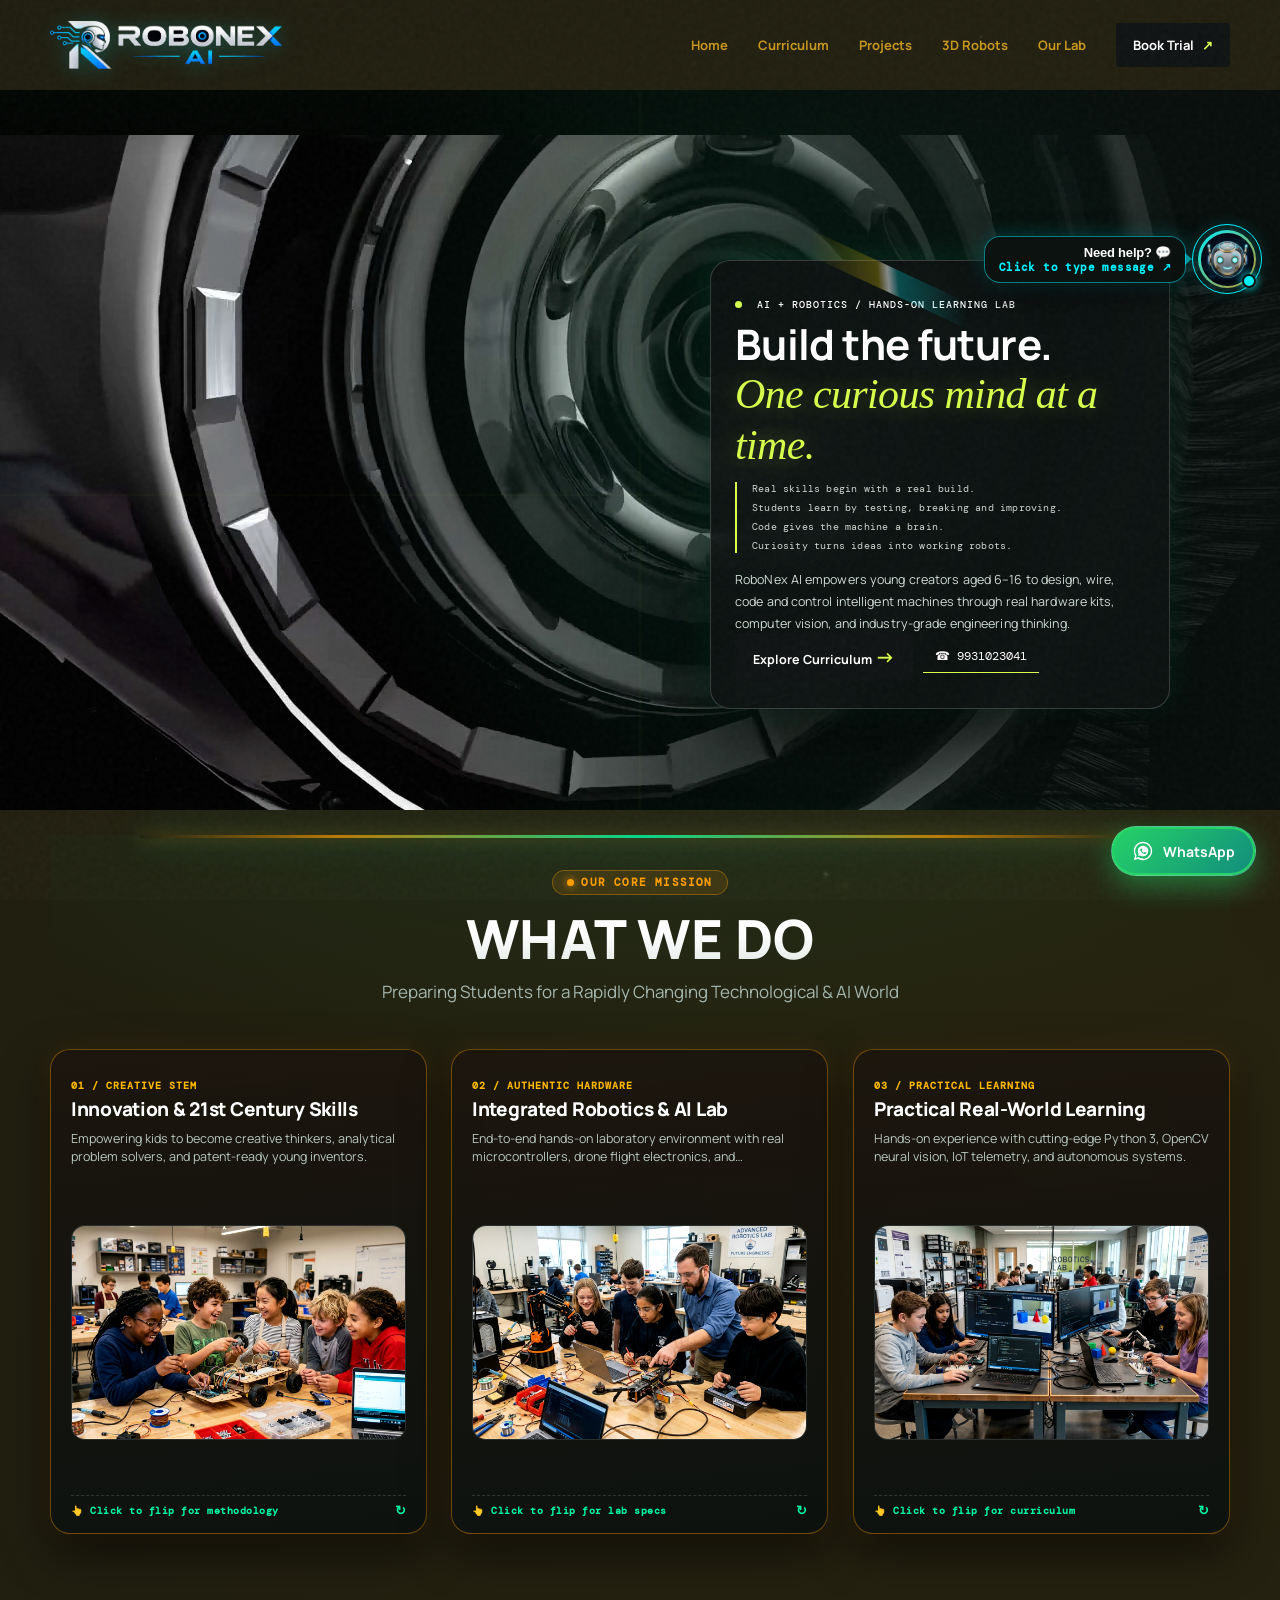
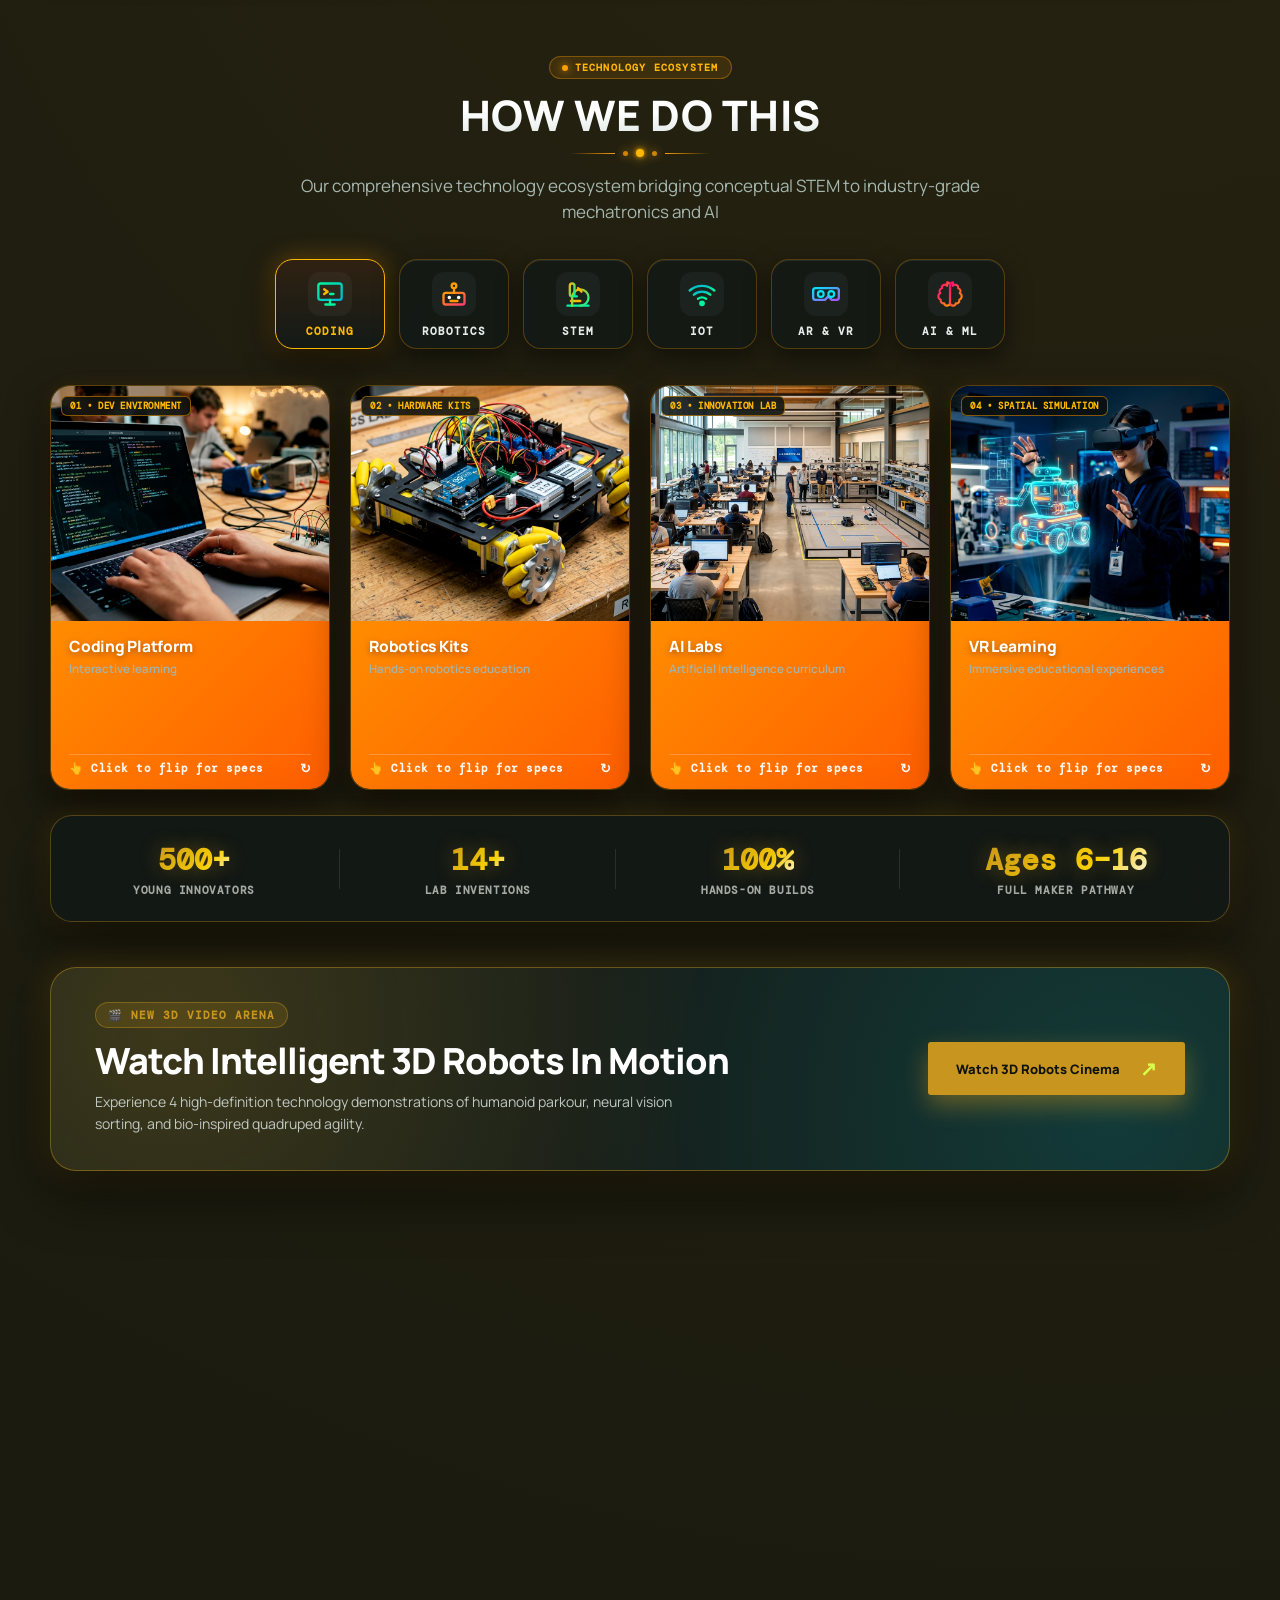
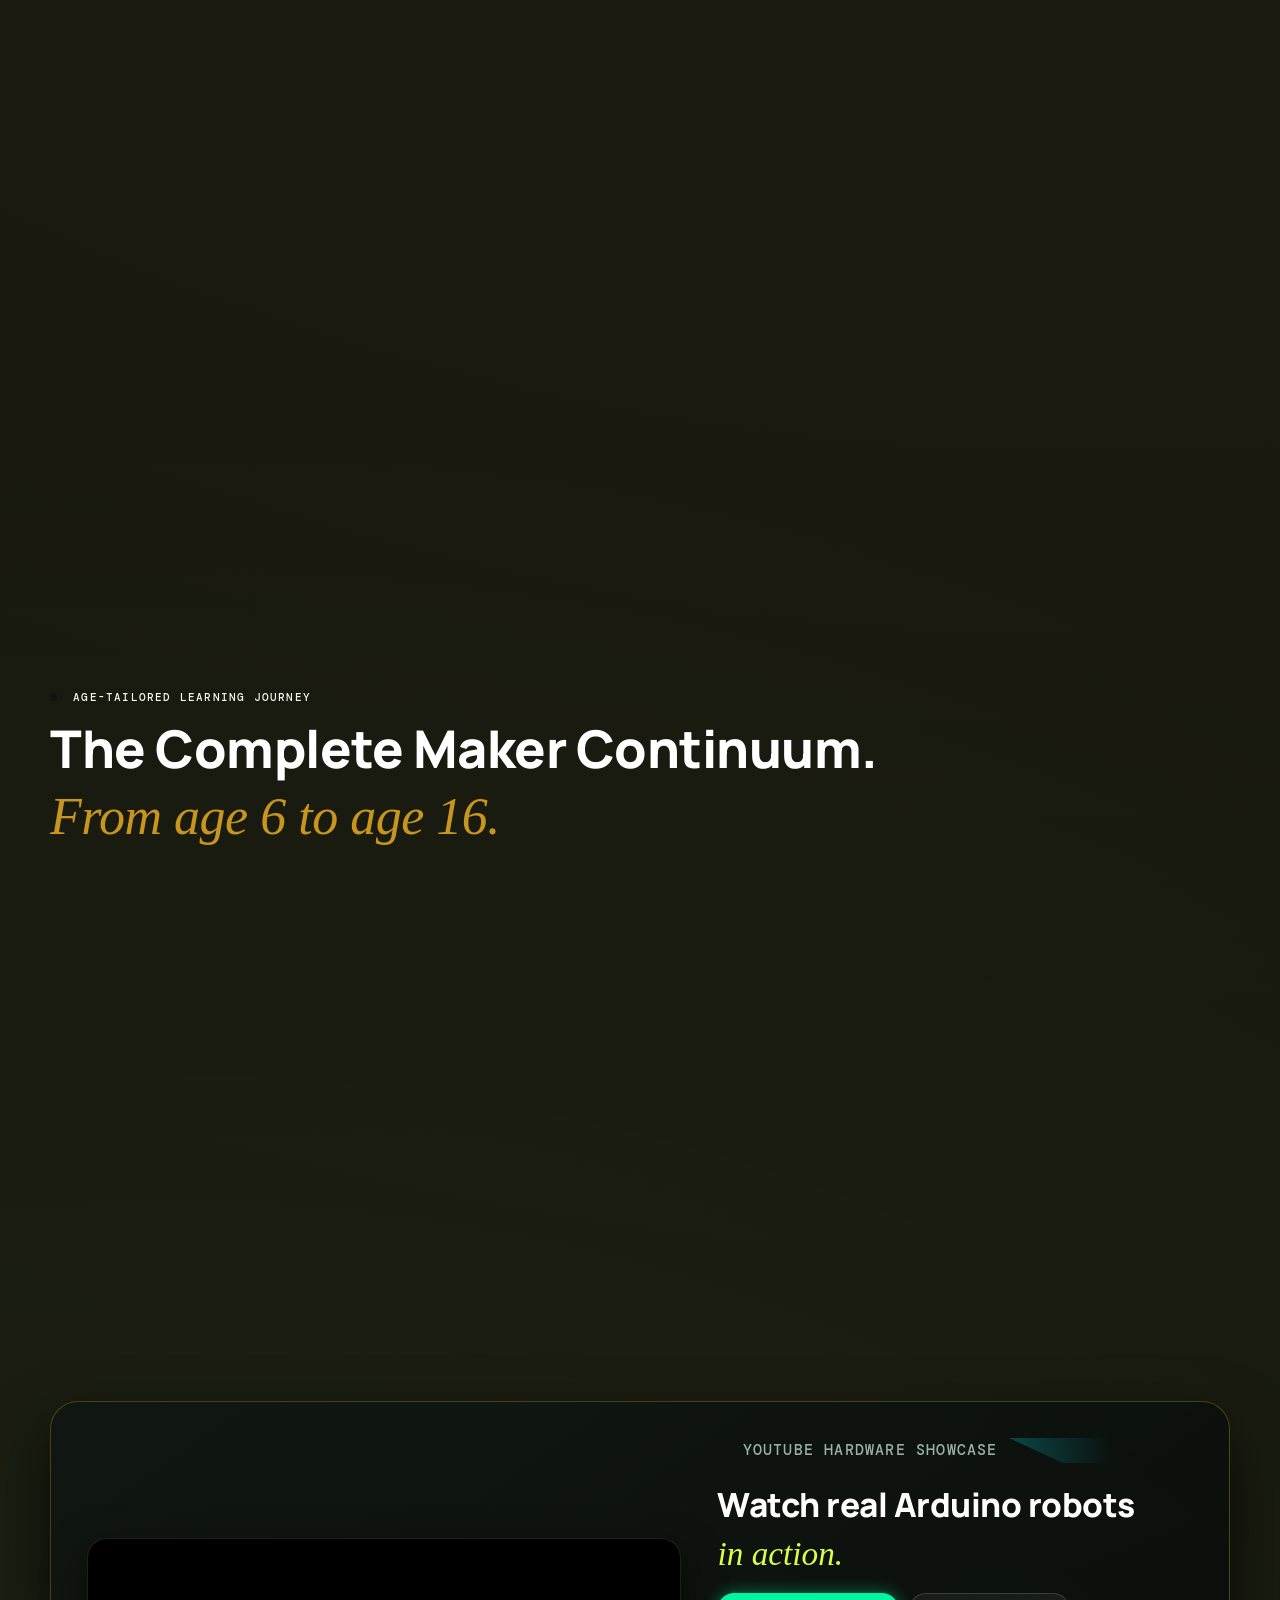
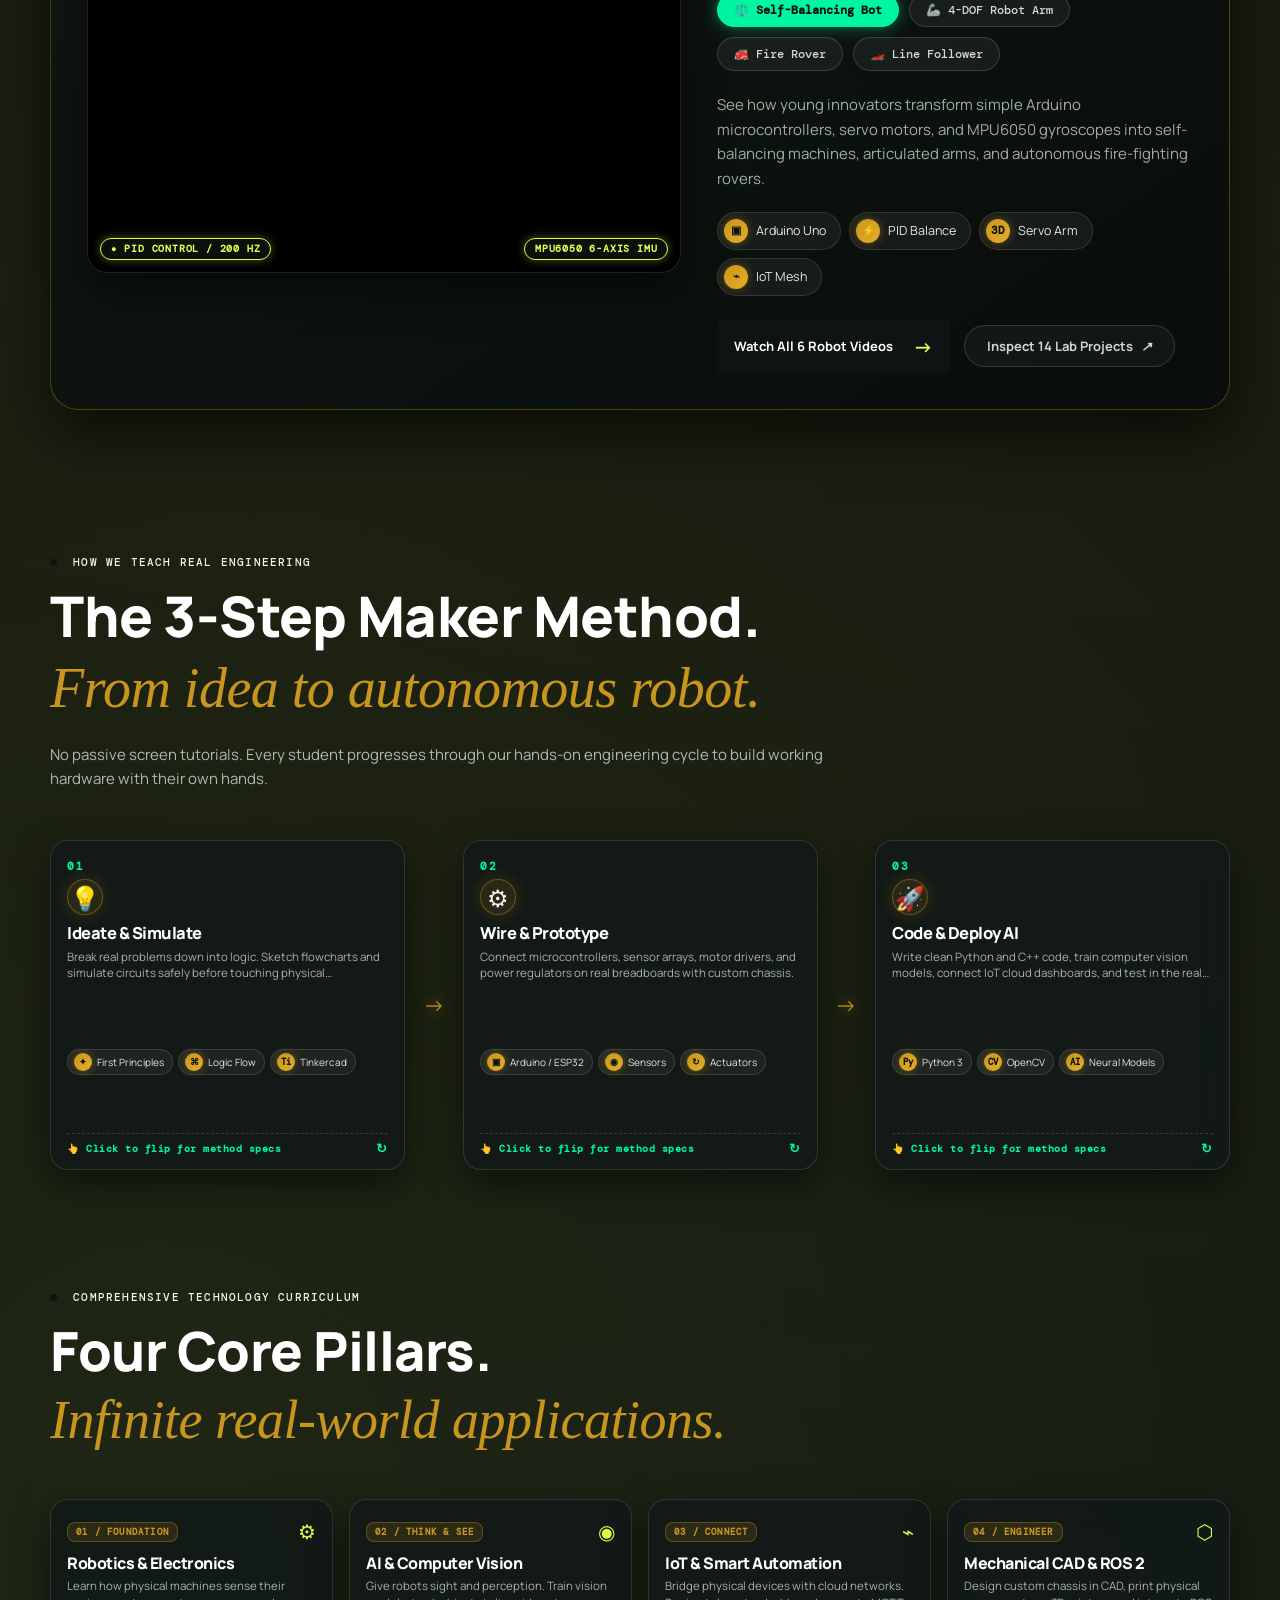
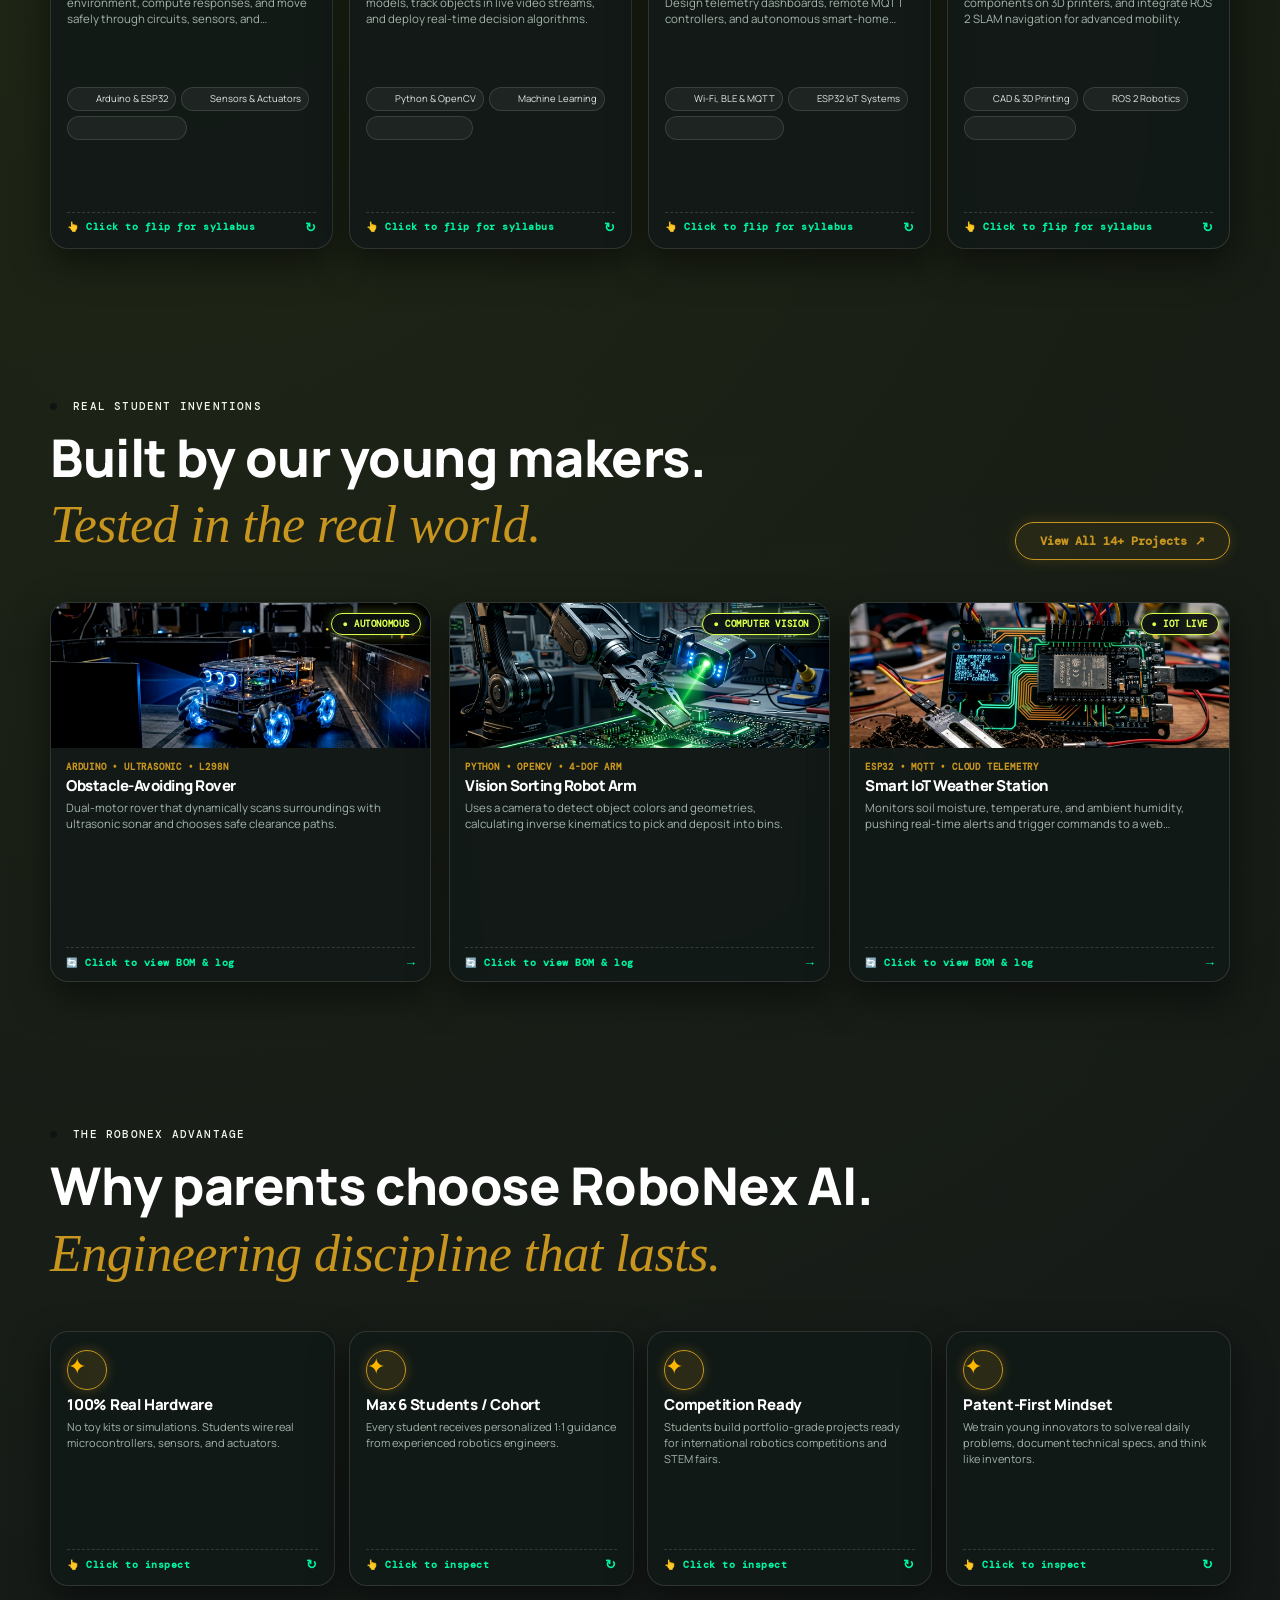
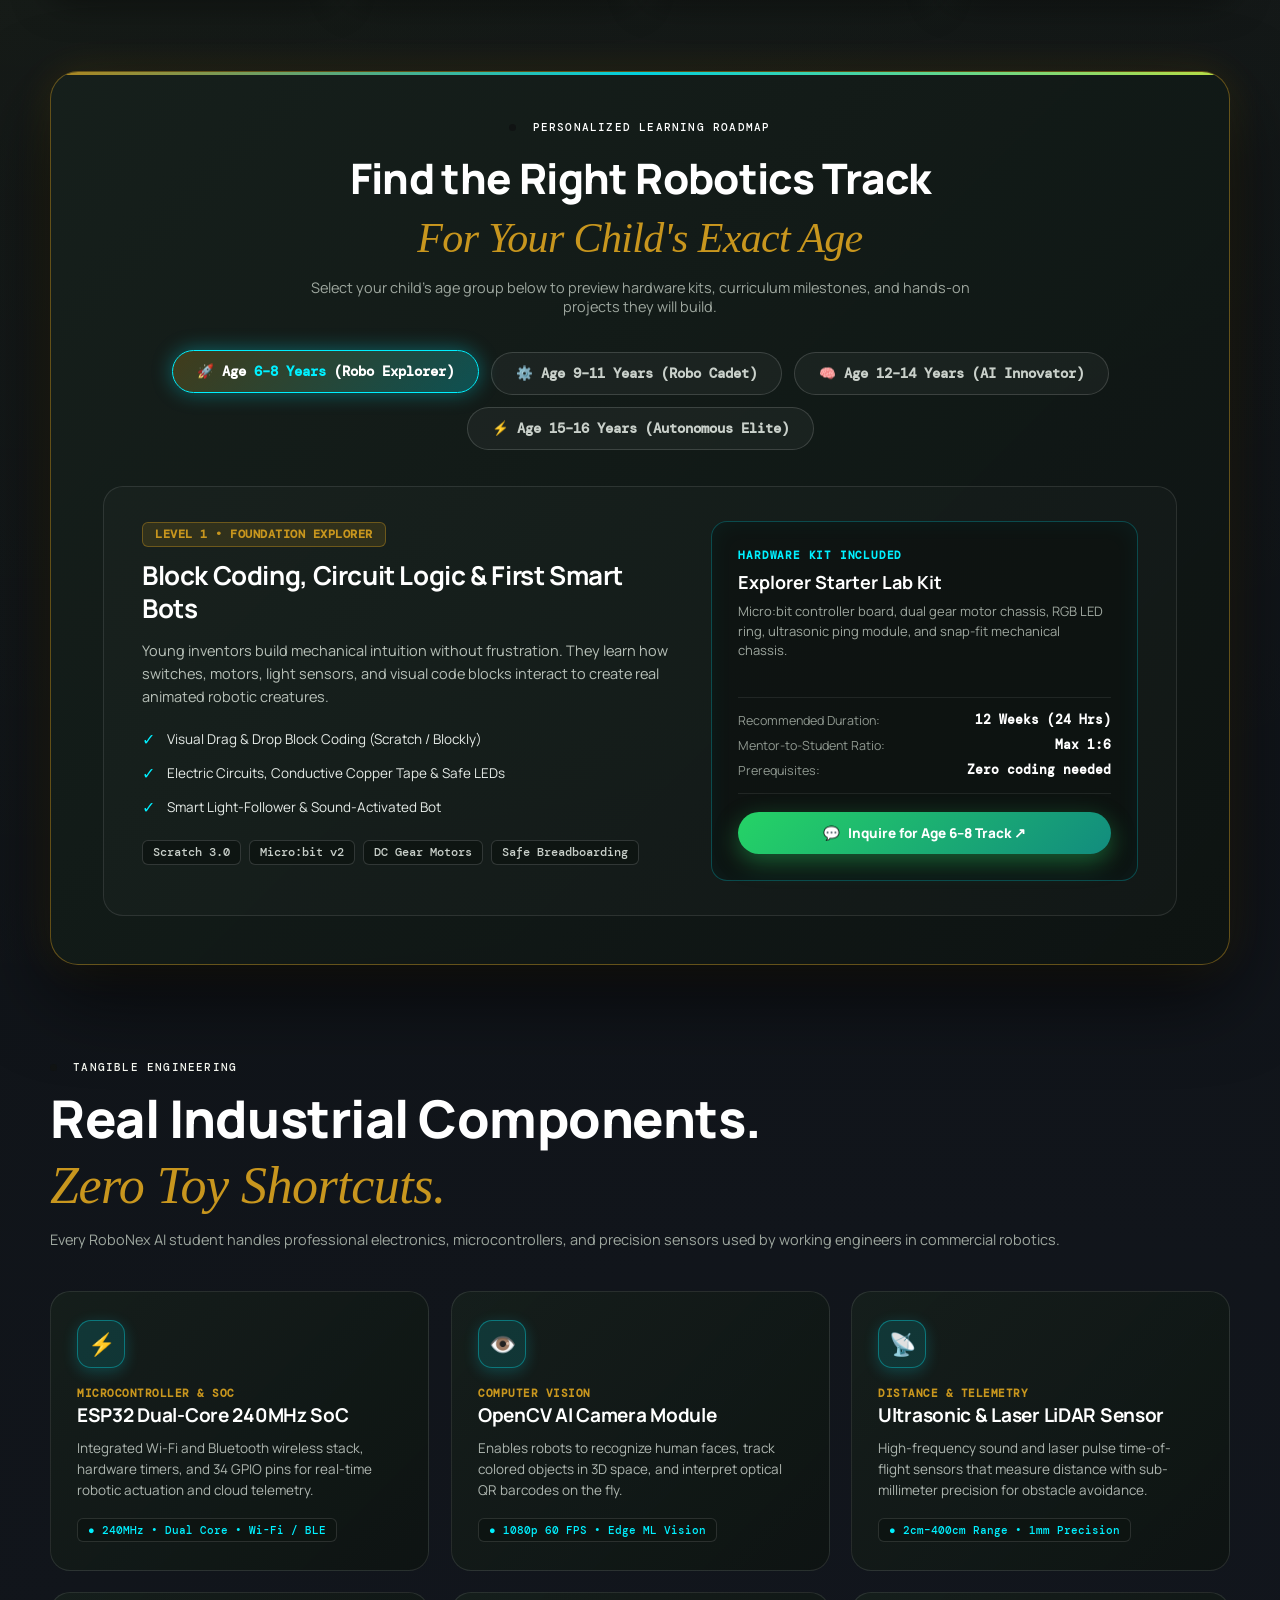
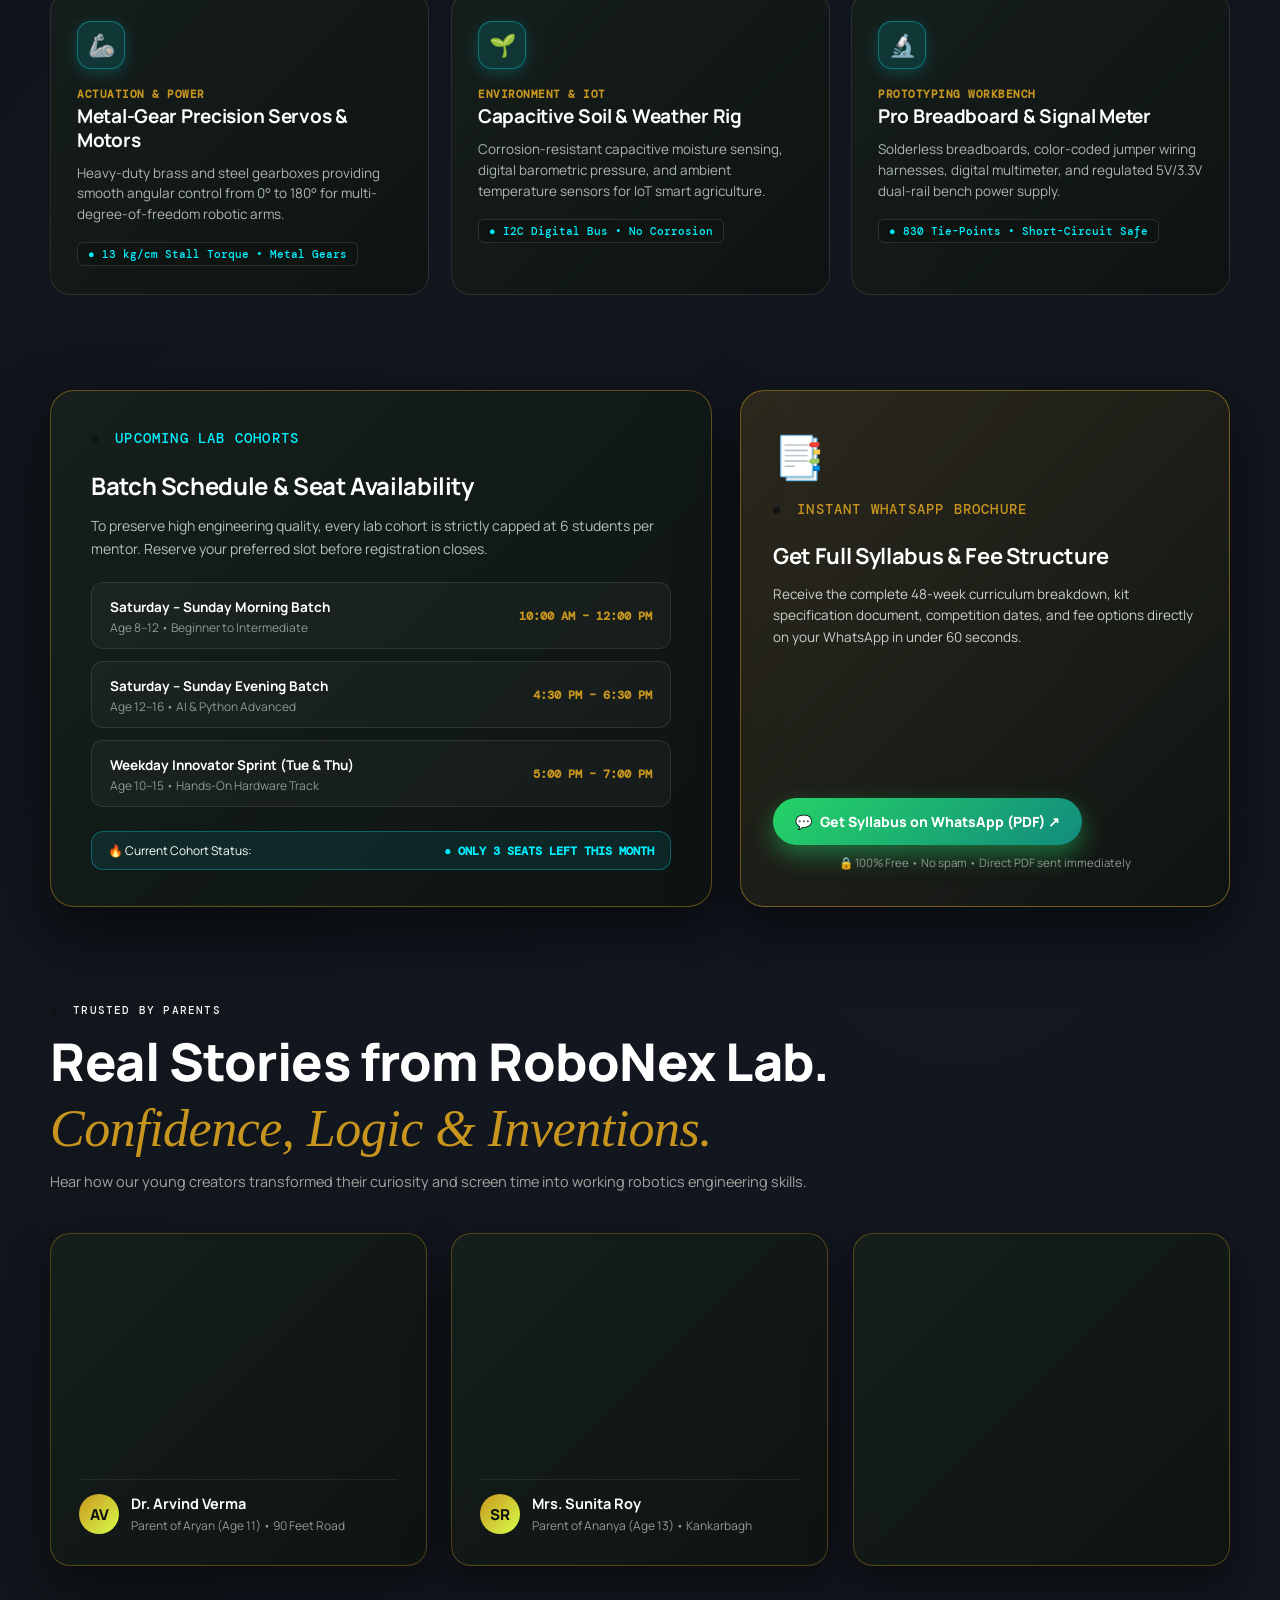
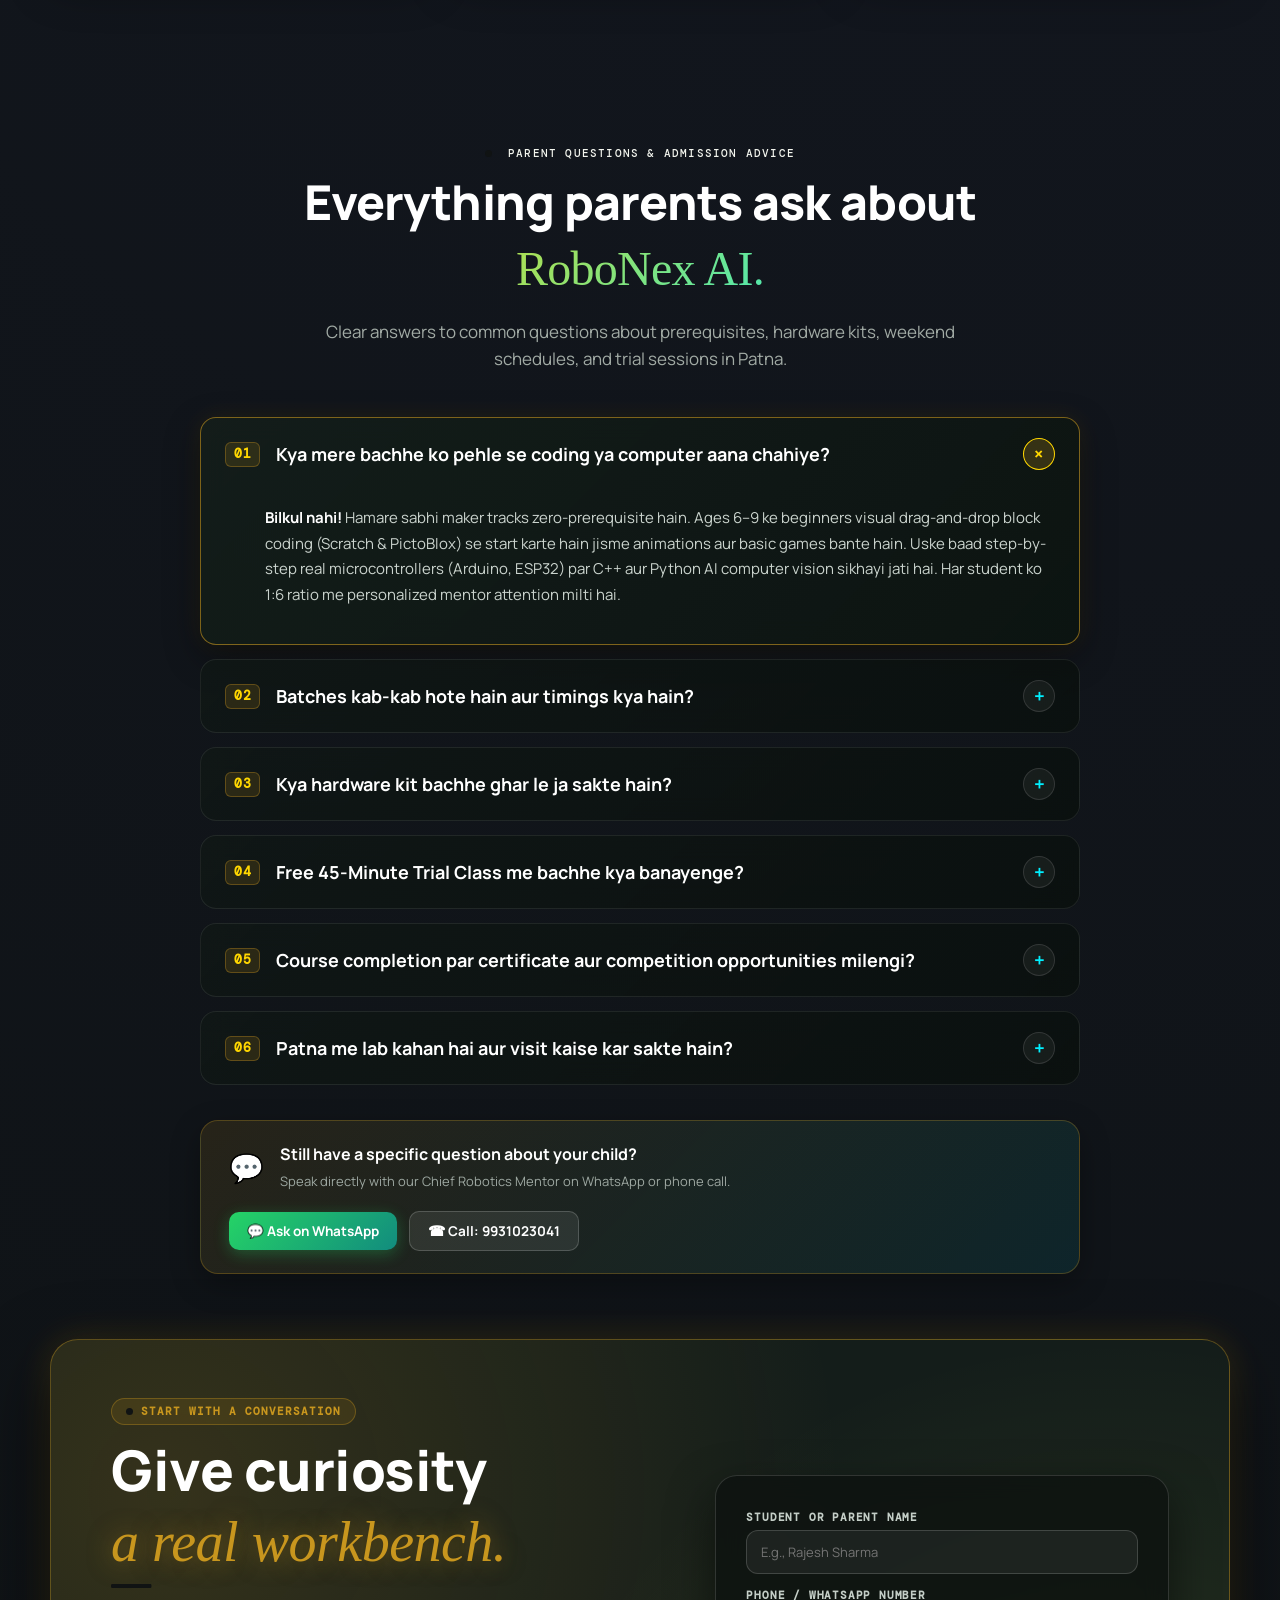
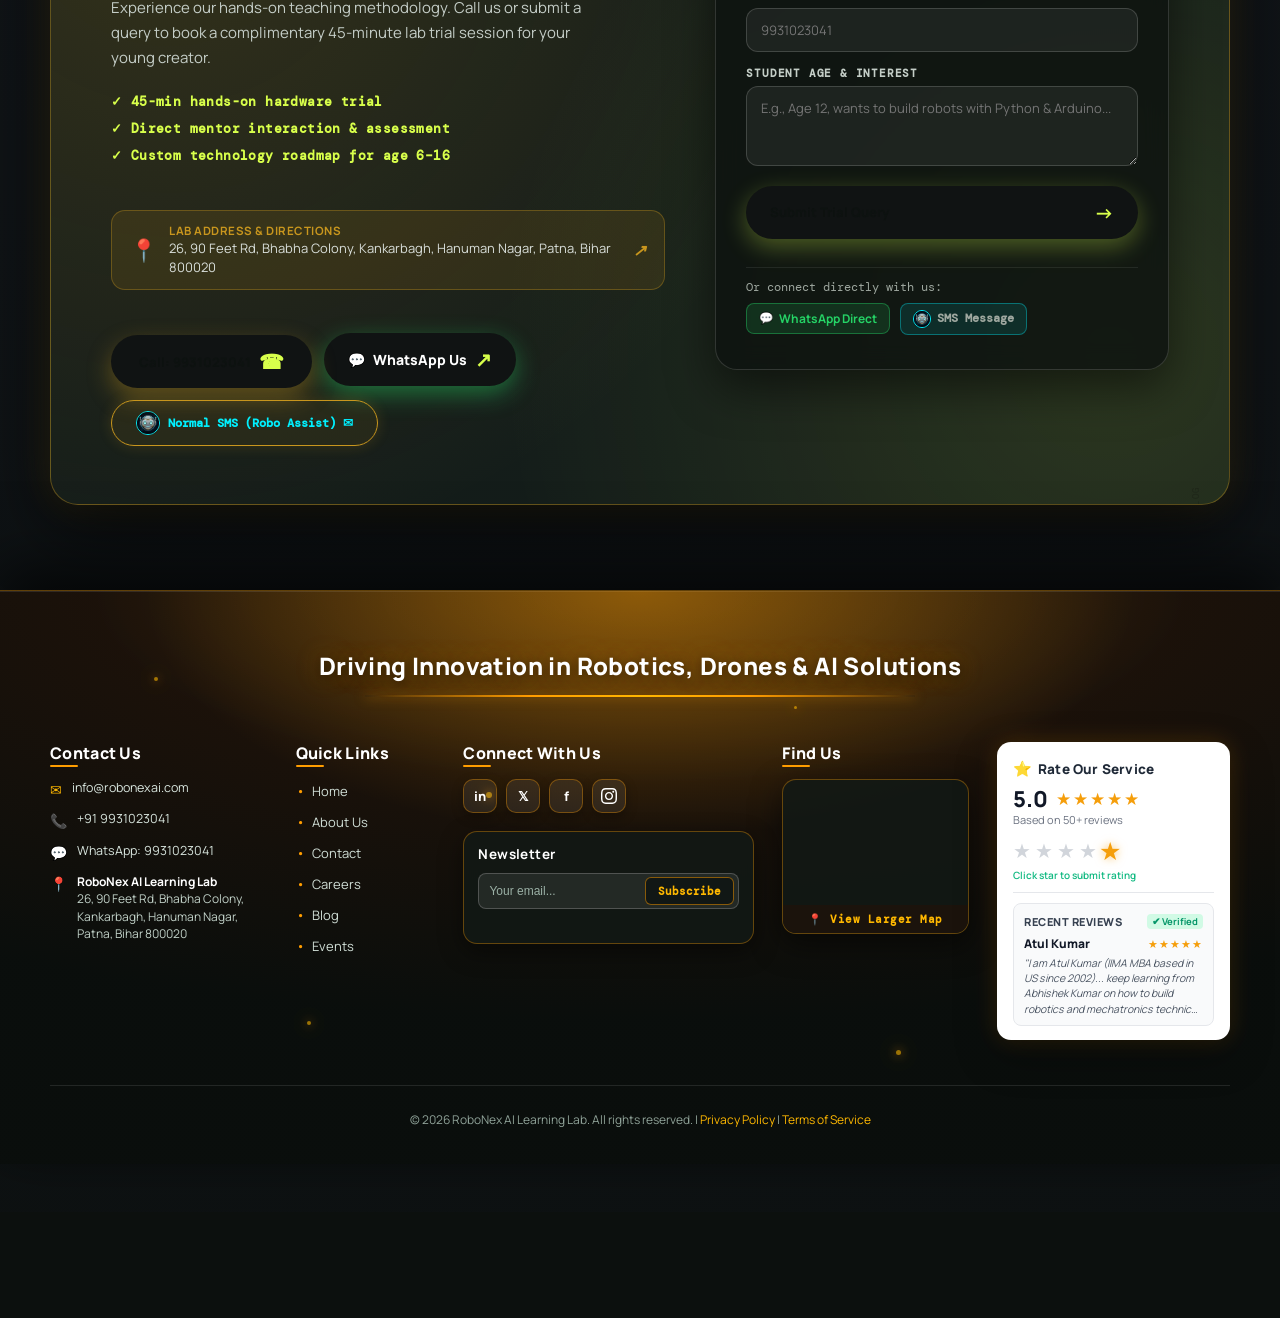
==== index.html @ 7fc6e55d "fix: finalize address and phone update across all footers and bump cache-bust version" ====
<!doctype html>
<html lang="en">

<head>
  <meta charset="UTF-8" />
  <meta name="viewport" content="width=device-width, initial-scale=1.0" />
  <title>RoboNex AI | Hands-On AI &amp; Robotics Learning Lab for Young Creators</title>
  <meta name="description"
    content="RoboNex AI is an elite hands-on robotics, coding, computer vision and artificial intelligence learning lab for young innovators aged 6-16." />
  <link rel="preconnect" href="https://fonts.googleapis.com" />
  <link rel="preconnect" href="https://fonts.gstatic.com" crossorigin />
  <link
    href="https://fonts.googleapis.com/css2?family=DM+Mono:wght@400;500&family=Manrope:wght@400;500;600;700;800&display=swap"
    rel="stylesheet" />
  <link rel="stylesheet" href="style.css?v=20261006v5" />
  <link rel="icon" type="image/png" href="favicon.png" />
  <link rel="shortcut icon" href="favicon.ico" />
  <!-- Production PWA & Theme Meta -->
  <meta name="theme-color" content="#0c1210" />
  <meta name="apple-mobile-web-app-capable" content="yes" />
  <meta name="apple-mobile-web-app-status-bar-style" content="black-translucent" />
  <meta name="apple-mobile-web-app-title" content="RoboNex AI" />
  <link rel="manifest" href="site.webmanifest" />

    <!-- Open Graph / WhatsApp / Facebook Meta -->
  <meta property="og:type" content="website" />
  <meta property="og:site_name" content="RoboNex AI" />
  <meta property="og:title" content="RoboNex AI – Robotics &amp; AI Learning Lab for Kids (Patna)" />
  <meta property="og:description" content="Ages 6–16 | Hands-on Arduino, Drone &amp; AI Vision at Pillar No. 26, Patna. Book Free 45-Min Trial." />
  <meta property="og:image" content="https://amansingh2024.github.io/robonex-ai-website/og-banner.jpg" />
  <meta property="og:image:secure_url" content="https://amansingh2024.github.io/robonex-ai-website/og-banner.jpg" />
  <meta property="og:image:type" content="image/jpeg" />
  <meta property="og:image:width" content="1200" />
  <meta property="og:image:height" content="630" />
  <meta property="og:image:alt" content="RoboNex AI - Robotics &amp; AI Learning Lab for Kids in Patna" />
  <meta property="og:url" content="https://amansingh2024.github.io/robonex-ai-website/" />

  <!-- Twitter / X Card Meta -->
  <meta name="twitter:card" content="summary_large_image" />
  <meta name="twitter:title" content="RoboNex AI – Robotics &amp; AI Learning Lab for Kids (Patna)" />
  <meta name="twitter:description" content="Ages 6–16 | Hands-on Arduino, Drone &amp; AI Vision at Pillar No. 26, Patna. Book Free 45-Min Trial." />
  <meta name="twitter:image" content="https://amansingh2024.github.io/robonex-ai-website/og-banner.jpg" />
  <meta name="twitter:image:alt" content="RoboNex AI - Robotics &amp; AI Learning Lab for Kids in Patna" />

  <!-- JSON-LD Structured Data: LocalBusiness & EducationalOrganization -->
  <script type="application/ld+json">
  {
    "@context": "https://schema.org",
    "@type": ["EducationalOrganization", "LocalBusiness"],
    "name": "RoboNex AI Learning Lab",
    "image": "https://robonexai.com/logo-full.png",
    "telephone": "+919931023041",
    "email": "contact@robonexai.com",
    "priceRange": "$$",
    "description": "Elite hands-on robotics, coding, computer vision and AI learning lab for young innovators aged 6–16.",
    "address": {
      "@type": "PostalAddress",
      "streetAddress": "26, 90 Feet Rd, Bhabha Colony, Kankarbagh, Hanuman Nagar",
      "addressLocality": "Patna",
      "addressRegion": "Bihar",
      "postalCode": "800020",
      "addressCountry": "IN"
    },
    "geo": {
      "@type": "GeoCoordinates",
      "latitude": 25.5941,
      "longitude": 85.1376
    },
    "openingHoursSpecification": [
      {
        "@type": "OpeningHoursSpecification",
        "dayOfWeek": ["Tuesday", "Thursday", "Saturday", "Sunday"],
        "opens": "10:00",
        "closes": "19:00"
      }
    ],
    "sameAs": [
      "https://wa.me/919931023041"
    ]
  }
  </script>
</head>

<body class="home-page">
  <div class="grain"></div>

  <!-- Navigation Header -->
  <header class="nav wrap home-nav">
    <a class="brand" href="home.html" aria-label="RoboNex home">
      <img src="logo.png" alt="RoboNex AI" class="brand-logo" />
    </a>
    <button class="menu" aria-label="Open menu" aria-expanded="false">☰</button>
    <nav>
      <a href="home.html">Home</a>
      <a href="curriculum.html">Curriculum</a>
      <a href="projects.html">Projects</a>
      <a href="videos.html">3D Robots</a>
      <a href="lab.html">Our Lab</a>
      <a class="nav-cta" href="#contact">Book Trial <i>↗</i></a>
    </nav>
  </header>

  <main>
    <!-- Modern 3D Hero Section -->
    <section class="home-hero">
      <div class="home-hero-media">
        <video class="home-hero-video" autoplay loop muted playsinline webkit-playsinline x5-playsinline preload="auto" poster="hero-robot-poster.jpg">
          <source src="robot-hero-bg.mp4" type="video/mp4" />
          <source src="robot-hero-bg.webm" type="video/webm" />
          <source src="https://upload.wikimedia.org/wikipedia/commons/7/75/CGI_Robot_3D_Animation.webm" type="video/webm" />
        </video>
        <div class="home-video-overlay"></div>
        <div class="home-glow"></div>
      </div>

      <div class="wrap home-hero-inner">
        <div class="home-summary tilt-surface" data-tilt>
          <p class="eyebrow typewriter-line typewriter-line-1 glitter-shimmer"><span></span> AI + ROBOTICS / HANDS-ON LEARNING LAB</p>
          <h1>
            <span class="typewriter-line typewriter-line-2 hero-word-hover">Build the future.</span><br />
            <em class="typewriter-line typewriter-line-3 hero-word-hover">One curious mind at a time.</em>
          </h1>
          <div class="hero-truth">
            <span class="typewriter-line typewriter-line-4 hero-word-hover">Real skills begin with a real build.</span>
            <span class="typewriter-line typewriter-line-5 hero-word-hover">Students learn by testing, breaking and improving.</span>
            <span class="typewriter-line typewriter-line-6 hero-word-hover">Code gives the machine a brain.</span>
            <span class="typewriter-line typewriter-line-7 hero-word-hover">Curiosity turns ideas into working robots.</span>
          </div>
          <p class="home-lead typewriter-line typewriter-line-8 hero-copy-hover">
            RoboNex AI empowers young creators aged 6–16 to design, wire, code and control intelligent machines through real hardware kits, computer vision, and industry-grade engineering thinking.
          </p>
          <div class="home-actions">
            <a class="button typewriter-line typewriter-line-9 curriculum-cta" href="curriculum.html">Explore Curriculum <b>→</b></a>
            <a class="home-phone typewriter-line typewriter-line-10 phone-cta" href="tel:+919931023041">☎ 9931023041</a>
          </div>
        </div>
      </div>
    </section>

    <!-- WHAT WE DO Showcase Section (Directly Below Robot Video) -->
    <section class="what-we-do-section wrap" id="what-we-do">
      <div class="what-we-do-header">
        <span class="what-we-do-pill"><span></span> OUR CORE MISSION</span>
        <h2 class="what-we-do-title">WHAT WE DO</h2>
        <p class="what-we-do-subtitle">Preparing Students for a Rapidly Changing Technological &amp; AI World</p>
      </div>

      <div class="what-we-do-grid">
        <!-- Card 1 -->
        <article class="what-card flip-card" id="what-card-1" tabindex="0" role="button" aria-label="Innovation & 21st Century Skills. Click to flip for methodology.">
          <div class="flip-card-inner">
            <div class="flip-card-front">
              <div class="what-card-text">
                <span class="what-card-tag">01 / CREATIVE STEM</span>
                <h3>Innovation &amp; 21st Century Skills</h3>
                <p>Empowering kids to become creative thinkers, analytical problem solvers, and patent-ready young inventors.</p>
              </div>
              <div class="what-card-media">
                <img src="what-we-do-1.jpg" alt="Students building smart autonomous rover in robotics lab" loading="lazy" />
              </div>
              <div class="card-flip-prompt">
                <span>👆 Click to flip for methodology</span><i class="flip-icon">↻</i>
              </div>
            </div>
            <div class="flip-card-back">
              <div class="back-header">
                <span class="back-eyebrow">METHODOLOGY • STAGE 01</span>
                <span class="back-tag">21ST CENTURY</span>
              </div>
              <h4>Computational Thinking &amp; Invention</h4>
              <div class="back-details-list">
                <div class="back-detail-item">
                  <strong>🧠 FIRST-PRINCIPLES REASONING</strong>
                  <span>Deconstruct mechanical challenges into structured algorithms and decision logic.</span>
                </div>
                <div class="back-detail-item">
                  <strong>🤝 PEER COLLABORATION</strong>
                  <span>Small 6-student cohorts working together in teams to brainstorm, debug, and build.</span>
                </div>
                <div class="back-detail-item">
                  <strong>💡 ORIGINAL INVENTIONS</strong>
                  <span>Moving beyond following kit manuals to designing original rovers and mechanisms.</span>
                </div>
                <div class="back-detail-item">
                  <strong>🏆 COMPETITION ROADMAP</strong>
                  <span>Training for international Olympiads, WRO, FIRST LEGO League, and STEM symposiums.</span>
                </div>
              </div>
              <div class="back-actions">
                <button type="button" class="btn-flip-return" aria-label="Flip back to front">↩ Flip Card</button>
                <a href="curriculum.html" class="btn-flip-cta">Explore Programs →</a>
              </div>
            </div>
          </div>
        </article>

        <!-- Card 2 -->
        <article class="what-card flip-card" id="what-card-2" tabindex="0" role="button" aria-label="Integrated Robotics & AI Lab Solutions. Click to flip for lab specs.">
          <div class="flip-card-inner">
            <div class="flip-card-front">
              <div class="what-card-text">
                <span class="what-card-tag">02 / AUTHENTIC HARDWARE</span>
                <h3>Integrated Robotics &amp; AI Lab</h3>
                <p>End-to-end hands-on laboratory environment with real microcontrollers, drone flight electronics, and mechatronics.</p>
              </div>
              <div class="what-card-media">
                <img src="what-we-do-2.jpg" alt="Students testing drone flight electronics and robotic arm" loading="lazy" />
              </div>
              <div class="card-flip-prompt">
                <span>👆 Click to flip for lab specs</span><i class="flip-icon">↻</i>
              </div>
            </div>
            <div class="flip-card-back">
              <div class="back-header">
                <span class="back-eyebrow">LAB DEPOT • STAGE 02</span>
                <span class="back-tag">AUTHENTIC SILICON</span>
              </div>
              <h4>Silicon, Sensors &amp; Mechatronics</h4>
              <div class="back-details-list">
                <div class="back-detail-item">
                  <strong>🔬 INDUSTRY-GRADE RIGS</strong>
                  <span>Direct hands-on with Arduino Uno, Mega, ESP32 dual-core Wi-Fi/BLE and bench power supplies.</span>
                </div>
                <div class="back-detail-item">
                  <strong>🦾 ROBOTIC KINEMATICS</strong>
                  <span>Servo PWM calibration, DC gearmotors, steppers, and multi-DOF articulated robot arms.</span>
                </div>
                <div class="back-detail-item">
                  <strong>🛸 FLIGHT &amp; SENSOR TEST RIGS</strong>
                  <span>Quadcopter gyroscopic IMU stabilization, ultrasonic sonar, and telemetry links.</span>
                </div>
                <div class="back-detail-item">
                  <strong>🖨️ 3D CAD FABRICATION</strong>
                  <span>Autodesk Fusion 360 parametric sketches with direct-drive 3D print farm.</span>
                </div>
              </div>
              <div class="back-actions">
                <button type="button" class="btn-flip-return" aria-label="Flip back to front">↩ Flip Card</button>
                <a href="lab.html" class="btn-flip-cta">Inspect Lab Rigs →</a>
              </div>
            </div>
          </div>
        </article>

        <!-- Card 3 -->
        <article class="what-card flip-card" id="what-card-3" tabindex="0" role="button" aria-label="Practical Real-World Learning. Click to flip for curriculum.">
          <div class="flip-card-inner">
            <div class="flip-card-front">
              <div class="what-card-text">
                <span class="what-card-tag">03 / PRACTICAL LEARNING</span>
                <h3>Practical Real-World Learning</h3>
                <p>Hands-on experience with cutting-edge Python 3, OpenCV neural vision, IoT telemetry, and autonomous systems.</p>
              </div>
              <div class="what-card-media">
                <img src="what-we-do-3.jpg" alt="Students coding Python computer vision on laptops" loading="lazy" />
              </div>
              <div class="card-flip-prompt">
                <span>👆 Click to flip for curriculum</span><i class="flip-icon">↻</i>
              </div>
            </div>
            <div class="flip-card-back">
              <div class="back-header">
                <span class="back-eyebrow">FIELD APPS • STAGE 03</span>
                <span class="back-tag">EDGE AI &amp; CODE</span>
              </div>
              <h4>Modern Software &amp; Edge Vision</h4>
              <div class="back-details-list">
                <div class="back-detail-item">
                  <strong>🐍 INDUSTRY CODE FLOW</strong>
                  <span>Python 3, C/C++ firmware, object-oriented robot motor classes, and Git workflows.</span>
                </div>
                <div class="back-detail-item">
                  <strong>👁️ REAL-TIME OPENCV 4</strong>
                  <span>Live camera frame analysis, HSV color masking, contour tracking, and object detection.</span>
                </div>
                <div class="back-detail-item">
                  <strong>☁️ LIVE IOT TELEMETRY</strong>
                  <span>Mosquitto MQTT brokers, WebSockets, and cloud dashboard telemetry with live gauges.</span>
                </div>
                <div class="back-detail-item">
                  <strong>🚀 VERIFIED WORKING MACHINE</strong>
                  <span>Every student builds, codes, and demonstrates an autonomous machine before graduation.</span>
                </div>
              </div>
              <div class="back-actions">
                <button type="button" class="btn-flip-return" aria-label="Flip back to front">↩ Flip Card</button>
                <a href="curriculum.html" class="btn-flip-cta">Full Curriculum →</a>
              </div>
            </div>
          </div>
        </article>
      </div>
    </section>

    <!-- HOW WE DO THIS: Technology Ecosystem Section -->
    <section class="how-we-do-section wrap" id="how-we-do">
      <div class="how-we-do-header">
        <span class="how-we-do-pill"><span></span> TECHNOLOGY ECOSYSTEM</span>
        <h2 class="how-we-do-title">HOW WE DO THIS</h2>
        <div class="how-we-do-divider">
          <span class="dot-line left"></span>
          <span class="dot dot-1"></span>
          <span class="dot dot-2"></span>
          <span class="dot dot-3"></span>
          <span class="dot-line right"></span>
        </div>
        <p class="how-we-do-subtitle">Our comprehensive technology ecosystem bridging conceptual STEM to industry-grade mechatronics and AI</p>
      </div>

      <!-- 6 Interactive Technology Category Capsules -->
      <div class="eco-icons-bar" role="tablist" aria-label="Technology Categories">
        <button class="eco-icon-tab active" data-eco-target="eco-card-coding" type="button" role="tab" aria-selected="true" title="Coding Platform">
          <span class="tab-icon-wrap icon-coding">
            <svg viewBox="0 0 24 24" width="28" height="28" fill="none" stroke="currentColor" stroke-width="2" stroke-linecap="round" stroke-linejoin="round">
              <rect x="2" y="3" width="20" height="14" rx="2" ry="2" stroke="url(#codeGrad)" stroke-width="2"></rect>
              <line x1="8" y1="21" x2="16" y2="21" stroke="#00f5a0"></line>
              <line x1="12" y1="17" x2="12" y2="21" stroke="#00f5a0"></line>
              <polyline points="7 8 10 10 7 12" stroke="#ffb800"></polyline>
              <line x1="12" y1="12" x2="15" y2="12" stroke="#00f5a0"></line>
              <defs>
                <linearGradient id="codeGrad" x1="0%" y1="0%" x2="100%" y2="100%">
                  <stop offset="0%" stop-color="#00f5a0"/>
                  <stop offset="100%" stop-color="#00b4d8"/>
                </linearGradient>
              </defs>
            </svg>
          </span>
          <span class="tab-label">CODING</span>
        </button>

        <button class="eco-icon-tab" data-eco-target="eco-card-robotics" type="button" role="tab" aria-selected="false" title="Robotics Hardware">
          <span class="tab-icon-wrap icon-robotics">
            <svg viewBox="0 0 24 24" width="28" height="28" fill="none" stroke="currentColor" stroke-width="2" stroke-linecap="round" stroke-linejoin="round">
              <rect x="3" y="11" width="18" height="10" rx="2" stroke="url(#roboGrad)" stroke-width="2"></rect>
              <circle cx="12" cy="5" r="2" stroke="#ff9d00"></circle>
              <path d="M12 7v4" stroke="#ff9d00"></path>
              <line x1="8" y1="15" x2="8.01" y2="15" stroke="#fff" stroke-width="3"></line>
              <line x1="16" y1="15" x2="16.01" y2="15" stroke="#fff" stroke-width="3"></line>
              <path d="M9 18h6" stroke="#ff9d00"></path>
              <defs>
                <linearGradient id="roboGrad" x1="0%" y1="0%" x2="100%" y2="100%">
                  <stop offset="0%" stop-color="#ff9d00"/>
                  <stop offset="100%" stop-color="#ff3d71"/>
                </linearGradient>
              </defs>
            </svg>
          </span>
          <span class="tab-label">ROBOTICS</span>
        </button>

        <button class="eco-icon-tab" data-eco-target="eco-card-robotics" type="button" role="tab" aria-selected="false" title="STEM Discovery">
          <span class="tab-icon-wrap icon-stem">
            <svg viewBox="0 0 24 24" width="28" height="28" fill="none" stroke="currentColor" stroke-width="2" stroke-linecap="round" stroke-linejoin="round">
              <path d="M6 18h8" stroke="#ffb800"></path>
              <path d="M3 22h18" stroke="#00f5a0"></path>
              <path d="M14 22a7 7 0 1 0-7-7v7" stroke="url(#stemGrad)" stroke-width="2"></path>
              <path d="M9 14h2" stroke="#00f5a0"></path>
              <path d="M9 12a2 2 0 1 1-4 0V5a2 2 0 1 1 4 0v7z" stroke="url(#stemGrad)" stroke-width="2"></path>
              <path d="M12 7l3 3" stroke="#ffb800"></path>
              <defs>
                <linearGradient id="stemGrad" x1="0%" y1="0%" x2="100%" y2="100%">
                  <stop offset="0%" stop-color="#ffb800"/>
                  <stop offset="100%" stop-color="#00f5a0"/>
                </linearGradient>
              </defs>
            </svg>
          </span>
          <span class="tab-label">STEM</span>
        </button>

        <button class="eco-icon-tab" data-eco-target="eco-card-robotics" type="button" role="tab" aria-selected="false" title="IoT Smart Devices">
          <span class="tab-icon-wrap icon-iot">
            <svg viewBox="0 0 24 24" width="28" height="28" fill="none" stroke="currentColor" stroke-width="2" stroke-linecap="round" stroke-linejoin="round">
              <path d="M5 12.55a11 11 0 0 1 14.08 0" stroke="url(#iotGrad)" stroke-width="2"></path>
              <path d="M1.42 9a16 16 0 0 1 21.16 0" stroke="url(#iotGrad)" stroke-width="2"></path>
              <path d="M8.53 16.11a6 6 0 0 1 6.95 0" stroke="#00f5a0" stroke-width="2"></path>
              <circle cx="12" cy="20" r="1.5" fill="#00f5a0" stroke="#00f5a0"></circle>
              <defs>
                <linearGradient id="iotGrad" x1="0%" y1="0%" x2="100%" y2="100%">
                  <stop offset="0%" stop-color="#00b4d8"/>
                  <stop offset="100%" stop-color="#00f5a0"/>
                </linearGradient>
              </defs>
            </svg>
          </span>
          <span class="tab-label">IOT</span>
        </button>

        <button class="eco-icon-tab" data-eco-target="eco-card-vr" type="button" role="tab" aria-selected="false" title="AR & VR Simulations">
          <span class="tab-icon-wrap icon-arvr">
            <svg viewBox="0 0 24 24" width="28" height="28" fill="none" stroke="currentColor" stroke-width="2" stroke-linecap="round" stroke-linejoin="round">
              <path d="M3 7h18a2 2 0 0 1 2 2v6a2 2 0 0 1-2 2h-4l-3-3-3 3H3a2 2 0 0 1-2-2V9a2 2 0 0 1 2-2z" stroke="url(#vrGrad)" stroke-width="2"></path>
              <circle cx="7.5" cy="12" r="2.5" stroke="#00e5ff" stroke-width="1.8"></circle>
              <circle cx="16.5" cy="12" r="2.5" stroke="#00e5ff" stroke-width="1.8"></circle>
              <defs>
                <linearGradient id="vrGrad" x1="0%" y1="0%" x2="100%" y2="100%">
                  <stop offset="0%" stop-color="#00e5ff"/>
                  <stop offset="100%" stop-color="#a855f7"/>
                </linearGradient>
              </defs>
            </svg>
          </span>
          <span class="tab-label">AR &amp; VR</span>
        </button>

        <button class="eco-icon-tab" data-eco-target="eco-card-ailab" type="button" role="tab" aria-selected="false" title="AI & Machine Learning">
          <span class="tab-icon-wrap icon-aiml">
            <svg viewBox="0 0 24 24" width="28" height="28" fill="none" stroke="currentColor" stroke-width="2" stroke-linecap="round" stroke-linejoin="round">
              <path d="M9.5 2A2.5 2.5 0 0 1 12 4.5v15a2.5 2.5 0 0 1-4.96.44 2.5 2.5 0 0 1-2.96-3.08 3 3 0 0 1-.34-5.58 2.5 2.5 0 0 1 1.32-4.24 2.5 2.5 0 0 1 4.44-2.04z" stroke="url(#aiGrad)" stroke-width="1.8"></path>
              <path d="M14.5 2A2.5 2.5 0 0 0 12 4.5v15a2.5 2.5 0 0 0 4.96.44 2.5 2.5 0 0 0 2.96-3.08 3 3 0 0 0 .34-5.58 2.5 2.5 0 0 0-1.32-4.24 2.5 2.5 0 0 0-4.44-2.04z" stroke="url(#aiGrad)" stroke-width="1.8"></path>
              <defs>
                <linearGradient id="aiGrad" x1="0%" y1="0%" x2="100%" y2="100%">
                  <stop offset="0%" stop-color="#ff007f"/>
                  <stop offset="100%" stop-color="#ff9d00"/>
                </linearGradient>
              </defs>
            </svg>
          </span>
          <span class="tab-label">AI &amp; ML</span>
        </button>
      </div>

      <!-- 4 Ecosystem Cards Grid with 3D Flip Back Gesture -->
      <div class="eco-cards-grid">
        <!-- Card 1: Coding Platform -->
        <article class="eco-card flip-card" id="eco-card-coding" tabindex="0" role="button" aria-label="Coding Platform: Interactive learning. Click to flip for platform specifications.">
          <div class="flip-card-inner">
            <div class="flip-card-front">
              <div class="eco-card-media">
                <img src="eco-coding.jpg" alt="Student programming mechatronics PID loop on coding platform" loading="lazy" />
                <span class="eco-badge">01 • DEV ENVIRONMENT</span>
              </div>
              <div class="eco-card-body">
                <div class="eco-card-titles">
                  <h3 class="eco-title">Coding Platform</h3>
                  <p class="eco-subtitle">Interactive learning</p>
                </div>
                <div class="card-flip-prompt">
                  <span>👆 Click to flip for specs</span><i class="flip-icon">↻</i>
                </div>
              </div>
            </div>
            <div class="flip-card-back">
              <div class="back-header">
                <span class="back-eyebrow">PLATFORM ARCHITECTURE</span>
                <span class="back-tag">BROWSER IDE</span>
              </div>
              <h4>Robonex Interactive Code Studio</h4>
              <div class="back-details-list">
                <div class="back-detail-item">
                  <strong>💻 BLOCK-TO-PYTHON DUAL ENGINE</strong>
                  <span>Drag-and-drop visual logic converts dynamically to production Python 3 &amp; C++ code.</span>
                </div>
                <div class="back-detail-item">
                  <strong>⚡ HARDWARE WEBSERIAL COMM</strong>
                  <span>Flash firmware to microcontrollers right from Chrome with 0 driver installations.</span>
                </div>
                <div class="back-detail-item">
                  <strong>📈 LIVE SENSOR TELEMETRY</strong>
                  <span>Stream gyro, ultrasonic, and infrared readings into real-time interactive charts.</span>
                </div>
                <div class="back-detail-item">
                  <strong>🤖 AI ERROR ASSISTANT</strong>
                  <span>Context-aware AI tutor explains syntax errors in friendly kid-friendly language.</span>
                </div>
              </div>
              <div class="back-actions">
                <button type="button" class="btn-flip-return" aria-label="Flip back to front">↩ Flip Card</button>
                <a href="curriculum.html" class="btn-flip-cta">Try Demo IDE →</a>
              </div>
            </div>
          </div>
        </article>

        <!-- Card 2: Robotics Kits -->
        <article class="eco-card flip-card" id="eco-card-robotics" tabindex="0" role="button" aria-label="Robotics Kits: Hands-on robotics education. Click to flip for kit hardware specs.">
          <div class="flip-card-inner">
            <div class="flip-card-front">
              <div class="eco-card-media">
                <img src="eco-robotics.jpg" alt="Mecanum 4WD autonomous smart rover robotics kit" loading="lazy" />
                <span class="eco-badge">02 • HARDWARE KITS</span>
              </div>
              <div class="eco-card-body">
                <div class="eco-card-titles">
                  <h3 class="eco-title">Robotics Kits</h3>
                  <p class="eco-subtitle">Hands-on robotics education</p>
                </div>
                <div class="card-flip-prompt">
                  <span>👆 Click to flip for specs</span><i class="flip-icon">↻</i>
                </div>
              </div>
            </div>
            <div class="flip-card-back">
              <div class="back-header">
                <span class="back-eyebrow">HARDWARE MECHATRONICS</span>
                <span class="back-tag">GRADE 1–12</span>
              </div>
              <h4>Autonomous Mecanum Rover &amp; Kits</h4>
              <div class="back-details-list">
                <div class="back-detail-item">
                  <strong>⚙️ 360° MECANUM VECTOR DRIVES</strong>
                  <span>Four independent encoder motors allow holonomic lateral and diagonal drift motion.</span>
                </div>
                <div class="back-detail-item">
                  <strong>🧠 DUAL MCU CONTROLLER</strong>
                  <span>ESP32 Wi-Fi/Bluetooth core paired with ATmega328P for high-speed PWM motor control.</span>
                </div>
                <div class="back-detail-item">
                  <strong>📡 MULTI-SENSOR PAYLOAD</strong>
                  <span>Obstacle LiDAR, 5-channel line tracking, ultrasonic radar, and RGB status ring.</span>
                </div>
                <div class="back-detail-item">
                  <strong>🔋 INDUSTRIAL 18650 POWER PACK</strong>
                  <span>Integrated BMS charging module with short-circuit protection and 4+ hours of run-time.</span>
                </div>
              </div>
              <div class="back-actions">
                <button type="button" class="btn-flip-return" aria-label="Flip back to front">↩ Flip Card</button>
                <a href="curriculum.html" class="btn-flip-cta">Kit Specs →</a>
              </div>
            </div>
          </div>
        </article>

        <!-- Card 3: AI Labs -->
        <article class="eco-card flip-card" id="eco-card-ailab" tabindex="0" role="button" aria-label="AI Labs: Artificial Intelligence curriculum. Click to flip for lab infrastructure.">
          <div class="flip-card-inner">
            <div class="flip-card-front">
              <div class="eco-card-media">
                <img src="eco-ailab.jpg" alt="State of the art school AI and robotics innovation lab" loading="lazy" />
                <span class="eco-badge">03 • INNOVATION LAB</span>
              </div>
              <div class="eco-card-body">
                <div class="eco-card-titles">
                  <h3 class="eco-title">AI Labs</h3>
                  <p class="eco-subtitle">Artificial Intelligence curriculum</p>
                </div>
                <div class="card-flip-prompt">
                  <span>👆 Click to flip for specs</span><i class="flip-icon">↻</i>
                </div>
              </div>
            </div>
            <div class="flip-card-back">
              <div class="back-header">
                <span class="back-eyebrow">INSTITUTIONAL SETUP</span>
                <span class="back-tag">TURNKEY LAB</span>
              </div>
              <h4>Next-Gen AI &amp; STEM Lab Infrastructure</h4>
              <div class="back-details-list">
                <div class="back-detail-item">
                  <strong>🏫 TURNKEY SCHOOL INSTALLATION</strong>
                  <span>Ergonomic maker workbenches, anti-static flooring, power rails, and modular storage.</span>
                </div>
                <div class="back-detail-item">
                  <strong>🏎️ OLYMPIAD COMPETITION ARENAS</strong>
                  <span>Regulation line follower grids, maze solving tracks, and obstacle challenge zones.</span>
                </div>
                <div class="back-detail-item">
                  <strong>🖨️ RAPID PROTOTYPING SUITE</strong>
                  <span>Precision 3D printers, laser engraver bays, and soldering rework fume extractors.</span>
                </div>
                <div class="back-detail-item">
                  <strong>📜 FACULTY EMPOWERMENT</strong>
                  <span>Complete curriculum manuals, train-the-trainer workshops, and lesson slide decks.</span>
                </div>
              </div>
              <div class="back-actions">
                <button type="button" class="btn-flip-return" aria-label="Flip back to front">↩ Flip Card</button>
                <a href="contact.html" class="btn-flip-cta">Set Up a Lab →</a>
              </div>
            </div>
          </div>
        </article>

        <!-- Card 4: VR Learning -->
        <article class="eco-card flip-card" id="eco-card-vr" tabindex="0" role="button" aria-label="VR Learning: Immersive educational experiences. Click to flip for VR simulation details.">
          <div class="flip-card-inner">
            <div class="flip-card-front">
              <div class="eco-card-media">
                <img src="eco-vr.jpg" alt="Student wearing VR headset exploring robotic digital twins" loading="lazy" />
                <span class="eco-badge">04 • SPATIAL SIMULATION</span>
              </div>
              <div class="eco-card-body">
                <div class="eco-card-titles">
                  <h3 class="eco-title">VR Learning</h3>
                  <p class="eco-subtitle">Immersive educational experiences</p>
                </div>
                <div class="card-flip-prompt">
                  <span>👆 Click to flip for specs</span><i class="flip-icon">↻</i>
                </div>
              </div>
            </div>
            <div class="flip-card-back">
              <div class="back-header">
                <span class="back-eyebrow">SPATIAL COMPUTING</span>
                <span class="back-tag">DIGITAL TWIN</span>
              </div>
              <h4>Immersive 3D Spatial Simulator</h4>
              <div class="back-details-list">
                <div class="back-detail-item">
                  <strong>🥽 ZERO-RISK VIRTUAL PROTOTYPING</strong>
                  <span>Test high-voltage circuits and high-speed drone motors inside physics simulation first.</span>
                </div>
                <div class="back-detail-item">
                  <strong>🧩 EXPLODED-VIEW MECHATRONICS</strong>
                  <span>Disassemble gear trains, planetary drives, and robotic arms in 3D 1:1 scale space.</span>
                </div>
                <div class="back-detail-item">
                  <strong>🌐 VIRTUAL MARS ROVER MISSION</strong>
                  <span>Teleoperate virtual rovers across simulated extraterrestrial terrain with live code.</span>
                </div>
                <div class="back-detail-item">
                  <strong>🎯 CROSS-DEVICE WEBXR</strong>
                  <span>Runs seamlessly across Meta Quest, iPad tablets, Chromebooks, and PC browsers.</span>
                </div>
              </div>
              <div class="back-actions">
                <button type="button" class="btn-flip-return" aria-label="Flip back to front">↩ Flip Card</button>
                <a href="curriculum.html" class="btn-flip-cta">Launch VR Demo →</a>
              </div>
            </div>
          </div>
        </article>
      </div>
    </section>

    <!-- 3D Stats & Impact Strip -->
    <div class="wrap home-stats-wrap">
      <div class="home-stats-strip tilt-surface" data-tilt>
        <div class="stat-item"><strong class="stat-num">500+</strong><span class="stat-label">Young Innovators</span>
        </div>
        <div class="stat-divider"></div>
        <div class="stat-item"><strong class="stat-num">14+</strong><span class="stat-label">Lab Inventions</span></div>
        <div class="stat-divider"></div>
        <div class="stat-item"><strong class="stat-num">100%</strong><span class="stat-label">Hands-On Builds</span>
        </div>
        <div class="stat-divider"></div>
        <div class="stat-item"><strong class="stat-num">Ages 6–16</strong><span class="stat-label">Full Maker
            Pathway</span></div>
      </div>
    </div>

    <!-- 3D Robot Video Showcase Teaser Banner -->
    <div class="wrap home-video-teaser-wrap">
      <div class="home-video-teaser tilt-surface" data-tilt>
        <div class="teaser-left">
          <span class="teaser-badge">🎬 NEW 3D VIDEO ARENA</span>
          <h2>Watch Intelligent 3D Robots In Motion</h2>
          <p>Experience 4 high-definition technology demonstrations of humanoid parkour, neural vision sorting, and
            bio-inspired quadruped agility.</p>
        </div>
        <div class="teaser-right">
          <a class="button teaser-btn" href="videos.html">Watch 3D Robots Cinema <b>↗</b></a>
        </div>
      </div>
    </div>

    <!-- Inside the AI & Robotics Lab Arena (Visual Deep-Dive with Real Images & Technical Summaries) -->
    <section class="home-arena-section wrap">
      <div class="arena-header">
        <p class="eyebrow"><span></span> DEEP-DIVE: HOW ROBONEX AI WORKS</p>
        <h2>Inside the AI &amp; Robotics Arena.<br /><em>Where theory turns into working machines.</em></h2>
        <p class="arena-subtitle">Explore the core disciplines that transform young students from passive consumers of
          technology into active inventors, coders, and robotics engineers.</p>
      </div>

      <div class="arena-grid">
        <!-- Card 1 -->
        <article class="arena-card flip-card" id="arena-card-1" tabindex="0" role="button" aria-label="Spatial AI & Real-Time Perception Card. Click to flip for technical specifications.">
          <div class="flip-card-inner">
            <div class="flip-card-front">
              <div class="arena-media">
                <img src="robot-humanoid.jpg" alt="High-speed computer vision and AI camera system" loading="lazy" />
                <span class="arena-live-tag">● 60 FPS SPATIAL VISION</span>
              </div>
              <div class="arena-body">
                <span class="arena-discipline">01 / COMPUTER VISION &amp; NEURAL AI</span>
                <h3>Spatial AI &amp; Perception</h3>
                <p>Students train OpenCV models to track optical contours, measure pixel velocities, and command robotic pan-tilt turrets.</p>
                <div class="arena-tags">
                  <span class="tech-badge"><b class="tech-badge-logo">Py</b>Python 3.11</span>
                  <span class="tech-badge"><b class="tech-badge-logo">CV</b>OpenCV</span>
                  <span class="tech-badge"><b class="tech-badge-logo">AI</b>YOLOv8</span>
                </div>
                <div class="card-flip-prompt">
                  <span>🔄 Click to view specs</span><i>→</i>
                </div>
              </div>
            </div>
            <div class="flip-card-back">
              <div class="back-header">
                <span class="back-eyebrow">SYSTEM SCHEMATICS &amp; TECH STACK</span>
                <span class="back-tag">CORE SPEC</span>
              </div>
              <h4>Spatial Vision Neural Architecture</h4>
              <div class="back-details-list">
                <div class="back-detail-item">
                  <strong>📷 OPTICS &amp; SENSORS</strong>
                  <span>1080p 60FPS Low-Distortion Wide-Angle Sensor + Dual Depth Camera Array</span>
                </div>
                <div class="back-detail-item">
                  <strong>🧠 NEURAL INFERENCE</strong>
                  <span>Custom YOLOv8-Nano (12ms latency), HSV Contour Tracking, Optical Flow</span>
                </div>
                <div class="back-detail-item">
                  <strong>💻 CODE &amp; ALGORITHMS</strong>
                  <span>Python 3.11, Matrix Homography, 3D Affine Transforms &amp; Edge TPU Acceleration</span>
                </div>
                <div class="back-detail-item">
                  <strong>🏆 LAB BUILD OUTCOME</strong>
                  <span>Autonomous Pan-Tilt Turret tracking high-speed targets in under 15ms</span>
                </div>
              </div>
              <div class="back-actions">
                <button type="button" class="btn-flip-return" aria-label="Flip back to front">↩ Flip Card</button>
                <a href="curriculum.html#ai" class="btn-flip-cta">Explore Curriculum →</a>
              </div>
            </div>
          </div>
        </article>

        <!-- Card 2 -->
        <article class="arena-card flip-card" id="arena-card-2" tabindex="0" role="button" aria-label="Closed-Loop Kinematics & Motion Card. Click to flip for technical specifications.">
          <div class="flip-card-inner">
            <div class="flip-card-front">
              <div class="arena-media">
                <img src="robot-rover.jpg" alt="Autonomous mobile robot chassis in testing lab" loading="lazy" />
                <span class="arena-live-tag">● CLOSED-LOOP PID MOTORING</span>
              </div>
              <div class="arena-body">
                <span class="arena-discipline">02 / MECHATRONICS &amp; AUTONOMY</span>
                <h3>Kinematics &amp; Motion Control</h3>
                <p>Programming dual H-bridge drivers, optical wheel encoders, and PID control loops for inverted balance rovers.</p>
                <div class="arena-tags">
                  <span class="tech-badge"><b class="tech-badge-logo">▣</b>Arduino Mega</span>
                  <span class="tech-badge"><b class="tech-badge-logo">↻</b>High-Torque DC</span>
                  <span class="tech-badge"><b class="tech-badge-logo">⚡</b>PID Loop</span>
                </div>
                <div class="card-flip-prompt">
                  <span>🔄 Click to view specs</span><i>→</i>
                </div>
              </div>
            </div>
            <div class="flip-card-back">
              <div class="back-header">
                <span class="back-eyebrow">MOTOR CONTROLS &amp; DYNAMICS</span>
                <span class="back-tag">CORE SPEC</span>
              </div>
              <h4>Autonomous Mechatronics Architecture</h4>
              <div class="back-details-list">
                <div class="back-detail-item">
                  <strong>⚡ DRIVE ACTUATION</strong>
                  <span>Dual 12V 300 RPM Metal Gearmotors + L298N Dual H-Bridge PWM Drivers</span>
                </div>
                <div class="back-detail-item">
                  <strong>📐 CONTROL MATHEMATICS</strong>
                  <span>Closed-Loop PID Tuning (Kp, Ki, Kd), Odometry Wheel-Tick Trajectory</span>
                </div>
                <div class="back-detail-item">
                  <strong>🧭 SENSORY FEEDBACK</strong>
                  <span>Optical Quadrature Encoders + MPU6050 6-Axis Gyro/Accelerometer IMU</span>
                </div>
                <div class="back-detail-item">
                  <strong>🏆 LAB BUILD OUTCOME</strong>
                  <span>Two-Wheel Inverted Self-Balancing Robot &amp; High-Speed Obstacle Rover</span>
                </div>
              </div>
              <div class="back-actions">
                <button type="button" class="btn-flip-return" aria-label="Flip back to front">↩ Flip Card</button>
                <a href="curriculum.html#robotics" class="btn-flip-cta">Explore Robotics →</a>
              </div>
            </div>
          </div>
        </article>

        <!-- Card 3 -->
        <article class="arena-card flip-card" id="arena-card-3" tabindex="0" role="button" aria-label="Connected IoT Telemetry Card. Click to flip for technical specifications.">
          <div class="flip-card-inner">
            <div class="flip-card-front">
              <div class="arena-media">
                <img src="robot-iot-station.jpg" alt="IoT sensor breadboard and cloud telemetry dashboard" loading="lazy" />
                <span class="arena-live-tag">● LOW-LATENCY MQTT TELEMETRY</span>
              </div>
              <div class="arena-body">
                <span class="arena-discipline">03 / DISTRIBUTED IOT &amp; NETWORKS</span>
                <h3>Connected IoT Telemetry</h3>
                <p>Configuring dual-core ESP32 chips with Wi-Fi mesh, transmitting telemetry via MQTT, and designing live cloud dashboards.</p>
                <div class="arena-tags">
                  <span class="tech-badge"><b class="tech-badge-logo">⌁</b>MQTT Broker</span>
                  <span class="tech-badge"><b class="tech-badge-logo">☁</b>Cloud Telemetry</span>
                  <span class="tech-badge"><b class="tech-badge-logo">▣</b>ESP32 Wi-Fi</span>
                </div>
                <div class="card-flip-prompt">
                  <span>🔄 Click to view specs</span><i>→</i>
                </div>
              </div>
            </div>
            <div class="flip-card-back">
              <div class="back-header">
                <span class="back-eyebrow">NETWORK TOPOLOGY &amp; TELEMETRY</span>
                <span class="back-tag">CORE SPEC</span>
              </div>
              <h4>Distributed IoT Edge Architecture</h4>
              <div class="back-details-list">
                <div class="back-detail-item">
                  <strong>📡 WIRELESS PROTOCOLS</strong>
                  <span>Wi-Fi 802.11 b/g/n, ESP-NOW Zero-Lag Mesh &amp; BLE 5.0 Peripheral Beaconing</span>
                </div>
                <div class="back-detail-item">
                  <strong>☁️ CLOUD &amp; DATA BROKER</strong>
                  <span>Mosquitto MQTT Pub/Sub with TLS Encryption &amp; Live WebSocket Gauges</span>
                </div>
                <div class="back-detail-item">
                  <strong>🎛️ SENSORS &amp; ACTUATION</strong>
                  <span>Capacitive Soil Sensor, DHT22 Probe &amp; 10A Optocoupled Solid State Relay</span>
                </div>
                <div class="back-detail-item">
                  <strong>🏆 LAB BUILD OUTCOME</strong>
                  <span>Autonomous Smart Irrigation Node with WhatsApp/Telegram Alerts</span>
                </div>
              </div>
              <div class="back-actions">
                <button type="button" class="btn-flip-return" aria-label="Flip back to front">↩ Flip Card</button>
                <a href="curriculum.html#iot" class="btn-flip-cta">Explore IoT Track →</a>
              </div>
            </div>
          </div>
        </article>

        <!-- Card 4 -->
        <article class="arena-card flip-card" id="arena-card-4" tabindex="0" role="button" aria-label="Parametric CAD & Additive Fabrication Card. Click to flip for technical specifications.">
          <div class="flip-card-inner">
            <div class="flip-card-front">
              <div class="arena-media">
                <img src="robot-arm-vision.jpg" alt="Robotic arm mechanical CAD and vision test" loading="lazy" />
                <span class="arena-live-tag">● 0.12MM ADDITIVE ACCURACY</span>
              </div>
              <div class="arena-body">
                <span class="arena-discipline">04 / CAD ENGINEERING &amp; 3D PRINTING</span>
                <h3>Parametric CAD &amp; Fabrication</h3>
                <p>Mechanical modeling in Fusion 360, calculating gear ratios and tolerances, then fabricating custom robot chassis on 3D printers.</p>
                <div class="arena-tags">
                  <span class="tech-badge"><b class="tech-badge-logo">3D</b>Fusion 360</span>
                  <span class="tech-badge"><b class="tech-badge-logo">✦</b>3D Printing</span>
                  <span class="tech-badge"><b class="tech-badge-logo">⚙</b>Planetary Gears</span>
                </div>
                <div class="card-flip-prompt">
                  <span>🔄 Click to view specs</span><i>→</i>
                </div>
              </div>
            </div>
            <div class="flip-card-back">
              <div class="back-header">
                <span class="back-eyebrow">DIGITAL TWIN &amp; MANUFACTURING</span>
                <span class="back-tag">CORE SPEC</span>
              </div>
              <h4>Precision Mechanical Engineering</h4>
              <div class="back-details-list">
                <div class="back-detail-item">
                  <strong>📐 CAD &amp; FEA MODELING</strong>
                  <span>Autodesk Fusion 360 Parametric Constraints, Stress Analysis &amp; Slicing</span>
                </div>
                <div class="back-detail-item">
                  <strong>⚙️ TRANSMISSION SYSTEM</strong>
                  <span>Involute Spur &amp; Planetary Reduction Gears (3.5:1 ratio) with Bearings</span>
                </div>
                <div class="back-detail-item">
                  <strong>🖨️ RAPID FABRICATION</strong>
                  <span>0.12mm Layer Height, Carbon-Fiber PLA/PETG &amp; Heat-Set Brass Thread Inserts</span>
                </div>
                <div class="back-detail-item">
                  <strong>🏆 LAB BUILD OUTCOME</strong>
                  <span>High-Torque 4-Axis Articulated Pick &amp; Place Robotic Arm with Parallel Jaw</span>
                </div>
              </div>
              <div class="back-actions">
                <button type="button" class="btn-flip-return" aria-label="Flip back to front">↩ Flip Card</button>
                <a href="curriculum.html#mechanical" class="btn-flip-cta">Explore CAD Track →</a>
              </div>
            </div>
          </div>
        </article>
      </div>
    </section>

    <!-- Age-by-Age Maker Progression Pathway -->
    <section class="home-age-pathway wrap">
      <div class="age-header">
        <p class="eyebrow"><span></span> AGE-TAILORED LEARNING JOURNEY</p>
        <h2>The Complete Maker Continuum.<br /><em>From age 6 to age 16.</em></h2>
      </div>

      <div class="age-grid">
        <!-- Age Card 1 -->
        <div class="age-card flip-card" id="age-card-1" tabindex="0" role="button" aria-label="Ages 6-8 Junior Explorers. Click to flip for cohort details.">
          <div class="flip-card-inner">
            <div class="flip-card-front">
              <span class="age-badge">AGES 6–8</span>
              <h3>Junior Explorers</h3>
              <p class="age-subtitle">Visual Logic &amp; First Physical Circuits</p>
              <p>Children discover how machines think through colorful block programming, conductive clay circuits, sensor toys, and algorithmic thinking.</p>
              <ul class="age-outcomes">
                <li>✓ Scratch &amp; PictoBlox visual code</li>
                <li>✓ Simple DC motors, buzzers &amp; LEDs</li>
                <li>✓ Sequenced events, loops &amp; logic</li>
              </ul>
              <div class="card-flip-prompt">
                <span>👆 Click to flip for cohort details</span><i class="flip-icon">↻</i>
              </div>
            </div>
            <div class="flip-card-back">
              <div class="back-header">
                <span class="back-eyebrow">COHORT LOG • AGES 6–8</span>
                <span class="back-tag">LEVEL 01</span>
              </div>
              <h4>Foundation Logic &amp; Discovery</h4>
              <div class="back-details-list">
                <div class="back-detail-item">
                  <strong>🧩 CODE ENVIRONMENT</strong>
                  <span>Scratch 3.0, PictoBlox drag-and-drop visual logic &amp; block sequences</span>
                </div>
                <div class="back-detail-item">
                  <strong>⚡ HARDWARE KITS</strong>
                  <span>Conductive copper tape, breadboards, 3V coin cells, vibration motors &amp; LEDs</span>
                </div>
                <div class="back-detail-item">
                  <strong>🧠 COGNITIVE MILESTONE</strong>
                  <span>Algorithmic thinking, decomposition of problems, if/else condition mapping</span>
                </div>
                <div class="back-detail-item">
                  <strong>🏆 CAPSTONE BUILD</strong>
                  <span>Interactive maze video game + animated motorized paper robot pet</span>
                </div>
              </div>
              <div class="back-actions">
                <button type="button" class="btn-flip-return" aria-label="Flip back to front">↩ Flip Card</button>
                <a href="#contact" class="btn-flip-cta">Book Free Trial ↗</a>
              </div>
            </div>
          </div>
        </div>

        <!-- Age Card 2 -->
        <div class="age-card flip-card" id="age-card-2" tabindex="0" role="button" aria-label="Ages 9-12 Core Innovators. Click to flip for cohort details.">
          <div class="flip-card-inner">
            <div class="flip-card-front">
              <span class="age-badge">AGES 9–12</span>
              <h3>Core Innovators</h3>
              <p class="age-subtitle">Arduino C++, Python &amp; Sensor Rovers</p>
              <p>Transitioning to authentic microcontrollers and real text-based programming. Students build autonomous line rovers and breadboard circuits.</p>
              <ul class="age-outcomes">
                <li>✓ Arduino IDE, C/C++ &amp; Python 3</li>
                <li>✓ Breadboard prototyping &amp; motor drivers</li>
                <li>✓ Ultrasonic obstacle avoidance rovers</li>
              </ul>
              <div class="card-flip-prompt">
                <span>👆 Click to flip for cohort details</span><i class="flip-icon">↻</i>
              </div>
            </div>
            <div class="flip-card-back">
              <div class="back-header">
                <span class="back-eyebrow">COHORT LOG • AGES 9–12</span>
                <span class="back-tag">LEVEL 02</span>
              </div>
              <h4>Real Hardware &amp; Text Coding</h4>
              <div class="back-details-list">
                <div class="back-detail-item">
                  <strong>▣ HARDWARE RIG</strong>
                  <span>Arduino Uno R3, L298N dual H-bridge, HC-SR04 sonar &amp; dual DC gearmotors</span>
                </div>
                <div class="back-detail-item">
                  <strong>💻 PROGRAMMING LANGUAGES</strong>
                  <span>Arduino C++ (loops, conditionals, functions, ISRs) &amp; Python 3 control logic</span>
                </div>
                <div class="back-detail-item">
                  <strong>🧠 COGNITIVE MILESTONE</strong>
                  <span>Sensor signal processing, Ohm's law, PWM voltage regulation &amp; motor calibration</span>
                </div>
                <div class="back-detail-item">
                  <strong>🏆 CAPSTONE BUILD</strong>
                  <span>Autonomous multi-mode obstacle avoiding &amp; line-tracking mobile rover</span>
                </div>
              </div>
              <div class="back-actions">
                <button type="button" class="btn-flip-return" aria-label="Flip back to front">↩ Flip Card</button>
                <a href="#contact" class="btn-flip-cta">Book Free Trial ↗</a>
              </div>
            </div>
          </div>
        </div>

        <!-- Age Card 3 -->
        <div class="age-card flip-card" id="age-card-3" tabindex="0" role="button" aria-label="Ages 13-16 Advanced Engineers. Click to flip for cohort details.">
          <div class="flip-card-inner">
            <div class="flip-card-front">
              <span class="age-badge">AGES 13–16</span>
              <h3>Advanced Engineers</h3>
              <p class="age-subtitle">OpenCV Vision, ROS 2 &amp; Neural Edge AI</p>
              <p>Pre-college engineering mastery. Students deploy trained neural models, design custom CAD chassis, connect IoT clouds, and prepare for competitions.</p>
              <ul class="age-outcomes">
                <li>✓ Computer Vision (OpenCV &amp; YOLO)</li>
                <li>✓ ROS 2 SLAM autonomous navigation</li>
                <li>✓ 3D print fabrication &amp; cloud telemetry</li>
              </ul>
              <div class="card-flip-prompt">
                <span>👆 Click to flip for cohort details</span><i class="flip-icon">↻</i>
              </div>
            </div>
            <div class="flip-card-back">
              <div class="back-header">
                <span class="back-eyebrow">COHORT LOG • AGES 13–16</span>
                <span class="back-tag">LEVEL 03</span>
              </div>
              <h4>Pre-College AI &amp; Robotics</h4>
              <div class="back-details-list">
                <div class="back-detail-item">
                  <strong>🧠 AI &amp; MACHINE LEARNING</strong>
                  <span>Python 3.11, OpenCV 4, YOLOv8 models, Google Coral Edge TPU coprocessor</span>
                </div>
                <div class="back-detail-item">
                  <strong>📡 IOT &amp; OPERATING SYSTEMS</strong>
                  <span>ESP32 FreeRTOS, Mosquitto MQTT cloud mesh, ROS 2 Humble nodes &amp; LiDAR</span>
                </div>
                <div class="back-detail-item">
                  <strong>📐 MECHANICAL FABRICATION</strong>
                  <span>Parametric CAD in Fusion 360, slicing, PETG/Carbon 3D printing &amp; FEA stress testing</span>
                </div>
                <div class="back-detail-item">
                  <strong>🏆 CAPSTONE BUILD</strong>
                  <span>Vision-guided 4-DOF robotic sorting arm + autonomous indoor AGV</span>
                </div>
              </div>
              <div class="back-actions">
                <button type="button" class="btn-flip-return" aria-label="Flip back to front">↩ Flip Card</button>
                <a href="#contact" class="btn-flip-cta">Book Free Trial ↗</a>
              </div>
            </div>
          </div>
        </div>
      </div>
    </section>

    <!-- Featured Arduino Video Cinema Spotlight -->
    <section class="home-video-spotlight wrap">
      <div class="video-spotlight-card tilt-surface" data-tilt>
        <div class="spotlight-player">
          <iframe id="main-spotlight-iframe" src="https://www.youtube-nocookie.com/embed/pbJbpHjC3v0?rel=0&modestbranding=1"
            title="Arduino Self-Balancing Robot Project in Action"
            allow="accelerometer; autoplay; clipboard-write; encrypted-media; gyroscope; picture-in-picture"
            allowfullscreen loading="lazy">
          </iframe>
          <div class="video-hud-overlay">
            <span class="video-telemetry-badge" id="spotlight-badge-1">● PID CONTROL / 200 HZ</span>
            <span class="video-telemetry-badge" id="spotlight-badge-2">MPU6050 6-AXIS IMU</span>
          </div>
        </div>
        <div class="spotlight-content">
          <p class="eyebrow glitter-shimmer"><span></span> YOUTUBE HARDWARE SHOWCASE</p>
          <h2><span>Watch real Arduino robots</span><em>in action.</em></h2>
          
          <!-- Interactive Video Switcher Tabs -->
          <div class="spotlight-switcher">
            <button type="button" class="spotlight-tab-btn active" data-video-id="pbJbpHjC3v0" data-badge1="● PID CONTROL / 200 HZ" data-badge2="MPU6050 6-AXIS IMU" data-title="Arduino Self-Balancing Robot in Action">
              ⚖️ Self-Balancing Bot
            </button>
            <button type="button" class="spotlight-tab-btn" data-video-id="ADJGxOrEZAM" data-badge1="● 4-AXIS SERVO PWM" data-badge2="DUAL ANALOG JOYSTICKS" data-title="4-DOF Servo Articulated Robotic Arm">
              🦾 4-DOF Robot Arm
            </button>
            <button type="button" class="spotlight-tab-btn" data-video-id="jsvAL9ogFBw" data-badge1="● TRIPLE FLAME SENSORS" data-badge2="5V SUBMERSIBLE PUMP" data-title="Autonomous Fire-Fighting & Extinguisher Rover">
              🚒 Fire Rover
            </button>
            <button type="button" class="spotlight-tab-btn" data-video-id="7KGJlU4-RWg" data-badge1="● HIGH-CONTRAST SENSING" data-badge2="DIFFERENTIAL PWM DRIVE" data-title="High-Speed Line Tracking Autonomous Bot">
              🏎️ Line Follower
            </button>
          </div>

          <p id="spotlight-dynamic-desc">
            See how young innovators transform simple Arduino microcontrollers, servo motors, and MPU6050 gyroscopes
            into self-balancing machines, articulated arms, and autonomous fire-fighting rovers.
          </p>
          <div class="spotlight-tags">
            <span class="tech-badge"><b class="tech-badge-logo">▣</b>Arduino Uno</span>
            <span class="tech-badge"><b class="tech-badge-logo">⚡</b>PID Balance</span>
            <span class="tech-badge"><b class="tech-badge-logo">3D</b>Servo Arm</span>
            <span class="tech-badge"><b class="tech-badge-logo">⌁</b>IoT Mesh</span>
          </div>
          <div class="spotlight-actions">
            <a class="button" href="videos.html">Watch All 6 Robot Videos <b>→</b></a>
            <a class="button-secondary" href="projects.html">Inspect 14 Lab Projects <i>↗</i></a>
          </div>
        </div>
      </div>
    </section>

    <!-- The 3-Step Maker Method Pipeline -->
    <section class="home-method-section wrap">
      <div class="method-header">
        <p class="eyebrow"><span></span> HOW WE TEACH REAL ENGINEERING</p>
        <h2>The 3-Step Maker Method.<br /><em>From idea to autonomous robot.</em></h2>
        <p class="method-subtitle">No passive screen tutorials. Every student progresses through our hands-on
          engineering cycle to build working hardware with their own hands.</p>
      </div>

      <div class="method-pipeline">
        <!-- Method 1 -->
        <div class="method-card flip-card" id="method-card-1" tabindex="0" role="button" aria-label="Step 01 Ideate and Simulate. Click to flip for engineering details.">
          <div class="flip-card-inner">
            <div class="flip-card-front">
              <div class="method-step-num">01</div>
              <div class="method-icon-wrap"><i>💡</i></div>
              <h3>Ideate &amp; Simulate</h3>
              <p>Break real problems down into logic. Sketch flowcharts and simulate circuits safely before touching physical components.</p>
              <div class="method-tags">
                <span class="tech-badge"><b class="tech-badge-logo">✦</b>First Principles</span>
                <span class="tech-badge"><b class="tech-badge-logo">⌘</b>Logic Flow</span>
                <span class="tech-badge"><b class="tech-badge-logo">Ti</b>Tinkercad</span>
              </div>
              <div class="card-flip-prompt">
                <span>👆 Click to flip for method specs</span><i class="flip-icon">↻</i>
              </div>
            </div>
            <div class="flip-card-back">
              <div class="back-header">
                <span class="back-eyebrow">ENGINEERING STAGE 01</span>
                <span class="back-tag">SIMULATION</span>
              </div>
              <h4>First-Principles Problem Solving</h4>
              <div class="back-details-list">
                <div class="back-detail-item">
                  <strong>✏️ LOGIC FLOWCHARTS</strong>
                  <span>Deconstruct mechanical tasks into structured state machines and decision trees</span>
                </div>
                <div class="back-detail-item">
                  <strong>💻 VIRTUAL SIMULATION</strong>
                  <span>Autodesk Tinkercad circuits testing voltage drops to protect physical IC chips</span>
                </div>
                <div class="back-detail-item">
                  <strong>📐 FORMULAS &amp; POWER</strong>
                  <span>Ohm's law (V=IR), gear ratios, and battery discharge current budgets</span>
                </div>
              </div>
              <div class="back-actions">
                <button type="button" class="btn-flip-return" aria-label="Flip back to front">↩ Flip Card</button>
                <a href="curriculum.html" class="btn-flip-cta">Learn Curriculum →</a>
              </div>
            </div>
          </div>
        </div>

        <div class="method-connector"><span>→</span></div>

        <!-- Method 2 -->
        <div class="method-card flip-card" id="method-card-2" tabindex="0" role="button" aria-label="Step 02 Wire and Prototype. Click to flip for engineering details.">
          <div class="flip-card-inner">
            <div class="flip-card-front">
              <div class="method-step-num">02</div>
              <div class="method-icon-wrap"><i>⚙</i></div>
              <h3>Wire &amp; Prototype</h3>
              <p>Connect microcontrollers, sensor arrays, motor drivers, and power regulators on real breadboards with custom chassis.</p>
              <div class="method-tags">
                <span class="tech-badge"><b class="tech-badge-logo">▣</b>Arduino / ESP32</span>
                <span class="tech-badge"><b class="tech-badge-logo">◉</b>Sensors</span>
                <span class="tech-badge"><b class="tech-badge-logo">↻</b>Actuators</span>
              </div>
              <div class="card-flip-prompt">
                <span>👆 Click to flip for method specs</span><i class="flip-icon">↻</i>
              </div>
            </div>
            <div class="flip-card-back">
              <div class="back-header">
                <span class="back-eyebrow">ENGINEERING STAGE 02</span>
                <span class="back-tag">HARDWARE</span>
              </div>
              <h4>Hands-on Silicon &amp; Wiring</h4>
              <div class="back-details-list">
                <div class="back-detail-item">
                  <strong>🔌 BREADBOARD CIRCUITS</strong>
                  <span>Clean jumper routing, pull-up/pull-down resistors, and ground rail bonding</span>
                </div>
                <div class="back-detail-item">
                  <strong>⚡ DRIVER ELECTRONICS</strong>
                  <span>H-bridge dual PWM motor control, flyback diodes, and optical isolators</span>
                </div>
                <div class="back-detail-item">
                  <strong>🎛️ BENCH EQUIPMENT</strong>
                  <span>Variable DC power supplies, true-RMS multimeters &amp; logic probe inspection</span>
                </div>
              </div>
              <div class="back-actions">
                <button type="button" class="btn-flip-return" aria-label="Flip back to front">↩ Flip Card</button>
                <a href="curriculum.html" class="btn-flip-cta">Learn Curriculum →</a>
              </div>
            </div>
          </div>
        </div>

        <div class="method-connector"><span>→</span></div>

        <!-- Method 3 -->
        <div class="method-card flip-card" id="method-card-3" tabindex="0" role="button" aria-label="Step 03 Code and Deploy AI. Click to flip for engineering details.">
          <div class="flip-card-inner">
            <div class="flip-card-front">
              <div class="method-step-num">03</div>
              <div class="method-icon-wrap"><i>🚀</i></div>
              <h3>Code &amp; Deploy AI</h3>
              <p>Write clean Python and C++ code, train computer vision models, connect IoT cloud dashboards, and test in the real arena.</p>
              <div class="method-tags">
                <span class="tech-badge"><b class="tech-badge-logo">Py</b>Python 3</span>
                <span class="tech-badge"><b class="tech-badge-logo">CV</b>OpenCV</span>
                <span class="tech-badge"><b class="tech-badge-logo">AI</b>Neural Models</span>
              </div>
              <div class="card-flip-prompt">
                <span>👆 Click to flip for method specs</span><i class="flip-icon">↻</i>
              </div>
            </div>
            <div class="flip-card-back">
              <div class="back-header">
                <span class="back-eyebrow">ENGINEERING STAGE 03</span>
                <span class="back-tag">DEPLOYMENT</span>
              </div>
              <h4>Firmware &amp; Neural AI Tuning</h4>
              <div class="back-details-list">
                <div class="back-detail-item">
                  <strong>💻 EMBEDDED CODING</strong>
                  <span>Microsecond timer interrupts, FreeRTOS dual-core tasks, and serial telemetry</span>
                </div>
                <div class="back-detail-item">
                  <strong>👁️ SPATIAL VISION AI</strong>
                  <span>Real-time camera feed processing, YOLO bounding boxes &amp; contour centroid math</span>
                </div>
                <div class="back-detail-item">
                  <strong>🏁 REAL ARENA VALIDATION</strong>
                  <span>Track testing, closed-loop PID parameter tuning and autonomous runs</span>
                </div>
              </div>
              <div class="back-actions">
                <button type="button" class="btn-flip-return" aria-label="Flip back to front">↩ Flip Card</button>
                <a href="curriculum.html" class="btn-flip-cta">Learn Curriculum →</a>
              </div>
            </div>
          </div>
        </div>
      </div>
    </section>

    <!-- The 4 Core Innovation Pillars -->
    <section class="home-pillars-section wrap">
      <div class="pillars-header">
        <p class="eyebrow"><span></span> COMPREHENSIVE TECHNOLOGY CURRICULUM</p>
        <h2>Four Core Pillars.<br /><em>Infinite real-world applications.</em></h2>
      </div>

      <div class="home-pillars-grid">
        <!-- Pillar 1 -->
        <div class="home-pillar-card flip-card" id="pillar-card-1" tabindex="0" role="button" aria-label="Pillar 1 Robotics and Electronics. Click to flip for full curriculum syllabus.">
          <div class="flip-card-inner">
            <div class="flip-card-front">
              <div class="pillar-card-top">
                <span class="pillar-stage">01 / FOUNDATION</span>
                <i class="pillar-icon">⚙</i>
              </div>
              <h3>Robotics &amp; Electronics</h3>
              <p>Learn how physical machines sense their environment, compute responses, and move safely through circuits, sensors, and actuators.</p>
              <div class="pillar-skills-list">
                <span class="tech-badge"><b class="tech-badge-logo">▣</b>Arduino &amp; ESP32</span>
                <span class="tech-badge"><b class="tech-badge-logo">◉</b>Sensors &amp; Actuators</span>
                <span class="tech-badge"><b class="tech-badge-logo">↻</b>DC &amp; Servo Motors</span>
              </div>
              <div class="card-flip-prompt">
                <span>👆 Click to flip for syllabus</span><i class="flip-icon">↻</i>
              </div>
            </div>
            <div class="flip-card-back">
              <div class="back-header">
                <span class="back-eyebrow">BRANCH 01 • SYLLABUS</span>
                <span class="back-tag">12 WEEKS</span>
              </div>
              <h4>Embedded Systems &amp; Circuits</h4>
              <div class="back-details-list">
                <div class="back-detail-item">
                  <strong>▣ CONTROLLER RIGS</strong>
                  <span>Arduino Uno R3, Mega 2560 &amp; ESP32 Dual-Core Xtensa LX6</span>
                </div>
                <div class="back-detail-item">
                  <strong>⚡ ACTUATION &amp; POWER</strong>
                  <span>PWM H-bridge motor drivers, 180°/360° precision servo actuation</span>
                </div>
                <div class="back-detail-item">
                  <strong>◉ SENSORY MATRIX</strong>
                  <span>Ultrasonic sonar, IR reflectance, analog potentiometers &amp; switches</span>
                </div>
                <div class="back-detail-item">
                  <strong>🏆 CAPSTONE MACHINE</strong>
                  <span>Closed-loop obstacle avoidance rover with active speed ramp braking</span>
                </div>
              </div>
              <div class="back-actions">
                <button type="button" class="btn-flip-return" aria-label="Flip back to front">↩ Flip Card</button>
                <a href="curriculum.html#robotics" class="btn-flip-cta">Full Curriculum →</a>
              </div>
            </div>
          </div>
        </div>

        <!-- Pillar 2 -->
        <div class="home-pillar-card flip-card" id="pillar-card-2" tabindex="0" role="button" aria-label="Pillar 2 AI and Computer Vision. Click to flip for full curriculum syllabus.">
          <div class="flip-card-inner">
            <div class="flip-card-front">
              <div class="pillar-card-top">
                <span class="pillar-stage">02 / THINK &amp; SEE</span>
                <i class="pillar-icon">◉</i>
              </div>
              <h3>AI &amp; Computer Vision</h3>
              <p>Give robots sight and perception. Train vision models, track objects in live video streams, and deploy real-time decision algorithms.</p>
              <div class="pillar-skills-list">
                <span class="tech-badge"><b class="tech-badge-logo">Py</b>Python &amp; OpenCV</span>
                <span class="tech-badge"><b class="tech-badge-logo">AI</b>Machine Learning</span>
                <span class="tech-badge"><b class="tech-badge-logo">◈</b>Object Tracking</span>
              </div>
              <div class="card-flip-prompt">
                <span>👆 Click to flip for syllabus</span><i class="flip-icon">↻</i>
              </div>
            </div>
            <div class="flip-card-back">
              <div class="back-header">
                <span class="back-eyebrow">BRANCH 02 • SYLLABUS</span>
                <span class="back-tag">12 WEEKS</span>
              </div>
              <h4>Computer Vision &amp; Edge AI</h4>
              <div class="back-details-list">
                <div class="back-detail-item">
                  <strong>🐍 PYTHON PIPELINE</strong>
                  <span>Python 3.11, OpenCV 4 camera streams, NumPy matrix manipulation</span>
                </div>
                <div class="back-detail-item">
                  <strong>👁️ OBJECT DETECTION</strong>
                  <span>HSV color masking, contour tracking, YOLOv8 object recognition</span>
                </div>
                <div class="back-detail-item">
                  <strong>🧠 EDGE ACCELERATION</strong>
                  <span>Coral Edge TPU coprocessor (4 TOPS) running quantized models</span>
                </div>
                <div class="back-detail-item">
                  <strong>🏆 CAPSTONE MACHINE</strong>
                  <span>Real-time conveyor item sorter &amp; pan-tilt face tracking camera</span>
                </div>
              </div>
              <div class="back-actions">
                <button type="button" class="btn-flip-return" aria-label="Flip back to front">↩ Flip Card</button>
                <a href="curriculum.html#ai" class="btn-flip-cta">Full Curriculum →</a>
              </div>
            </div>
          </div>
        </div>

        <!-- Pillar 3 -->
        <div class="home-pillar-card flip-card" id="pillar-card-3" tabindex="0" role="button" aria-label="Pillar 3 IoT and Smart Automation. Click to flip for full curriculum syllabus.">
          <div class="flip-card-inner">
            <div class="flip-card-front">
              <div class="pillar-card-top">
                <span class="pillar-stage">03 / CONNECT</span>
                <i class="pillar-icon">⌁</i>
              </div>
              <h3>IoT &amp; Smart Automation</h3>
              <p>Bridge physical devices with cloud networks. Design telemetry dashboards, remote MQTT controllers, and autonomous smart-home nodes.</p>
              <div class="pillar-skills-list">
                <span class="tech-badge"><b class="tech-badge-logo">⌁</b>Wi-Fi, BLE &amp; MQTT</span>
                <span class="tech-badge"><b class="tech-badge-logo">▣</b>ESP32 IoT Systems</span>
                <span class="tech-badge"><b class="tech-badge-logo">☁</b>Cloud Dashboards</span>
              </div>
              <div class="card-flip-prompt">
                <span>👆 Click to flip for syllabus</span><i class="flip-icon">↻</i>
              </div>
            </div>
            <div class="flip-card-back">
              <div class="back-header">
                <span class="back-eyebrow">BRANCH 03 • SYLLABUS</span>
                <span class="back-tag">10 WEEKS</span>
              </div>
              <h4>IoT Telemetry &amp; Automation</h4>
              <div class="back-details-list">
                <div class="back-detail-item">
                  <strong>📡 PROTOCOLS &amp; MESH</strong>
                  <span>Mosquitto MQTT Pub/Sub, WebSockets, ESP-NOW zero-lag links</span>
                </div>
                <div class="back-detail-item">
                  <strong>☁️ CLOUD PLATFORMS</strong>
                  <span>Interactive responsive dashboards, live gauges, JSON push telemetry</span>
                </div>
                <div class="back-detail-item">
                  <strong>🎛️ INDUSTRIAL SENSORS</strong>
                  <span>Capacitive soil sensors, DHT22 probes, 10A optocoupled relays</span>
                </div>
                <div class="back-detail-item">
                  <strong>🏆 CAPSTONE MACHINE</strong>
                  <span>Smart automated greenhouse node with instant WhatsApp webhook alerts</span>
                </div>
              </div>
              <div class="back-actions">
                <button type="button" class="btn-flip-return" aria-label="Flip back to front">↩ Flip Card</button>
                <a href="curriculum.html#iot" class="btn-flip-cta">Full Curriculum →</a>
              </div>
            </div>
          </div>
        </div>

        <!-- Pillar 4 -->
        <div class="home-pillar-card flip-card" id="pillar-card-4" tabindex="0" role="button" aria-label="Pillar 4 Mechanical CAD and ROS 2. Click to flip for full curriculum syllabus.">
          <div class="flip-card-inner">
            <div class="flip-card-front">
              <div class="pillar-card-top">
                <span class="pillar-stage">04 / ENGINEER</span>
                <i class="pillar-icon">⬡</i>
              </div>
              <h3>Mechanical CAD &amp; ROS 2</h3>
              <p>Design custom chassis in CAD, print physical components on 3D printers, and integrate ROS 2 SLAM navigation for advanced mobility.</p>
              <div class="pillar-skills-list">
                <span class="tech-badge"><b class="tech-badge-logo">3D</b>CAD &amp; 3D Printing</span>
                <span class="tech-badge"><b class="tech-badge-logo">R2</b>ROS 2 Robotics</span>
                <span class="tech-badge"><b class="tech-badge-logo">◈</b>SLAM Navigation</span>
              </div>
              <div class="card-flip-prompt">
                <span>👆 Click to flip for syllabus</span><i class="flip-icon">↻</i>
              </div>
            </div>
            <div class="flip-card-back">
              <div class="back-header">
                <span class="back-eyebrow">BRANCH 04 • SYLLABUS</span>
                <span class="back-tag">12 WEEKS</span>
              </div>
              <h4>CAD Design &amp; ROS 2 Robotics</h4>
              <div class="back-details-list">
                <div class="back-detail-item">
                  <strong>📐 CAD MODELING</strong>
                  <span>Autodesk Fusion 360 parametric sketches, planetary gears, tolerances</span>
                </div>
                <div class="back-detail-item">
                  <strong>🖨️ 3D PRINT FABRICATION</strong>
                  <span>Cura slicing, PETG/Carbon infill density, heat-set brass threaded inserts</span>
                </div>
                <div class="back-detail-item">
                  <strong>🤖 ROS 2 ECOSYSTEM</strong>
                  <span>ROS 2 Humble publishers/subscribers, LiDAR SLAM mapping &amp; Nav2</span>
                </div>
                <div class="back-detail-item">
                  <strong>🏆 CAPSTONE MACHINE</strong>
                  <span>Autonomous Mobile Robot (AMR) with 4-DOF articulated robotic arm</span>
                </div>
              </div>
              <div class="back-actions">
                <button type="button" class="btn-flip-return" aria-label="Flip back to front">↩ Flip Card</button>
                <a href="curriculum.html#mechanical" class="btn-flip-cta">Full Curriculum →</a>
              </div>
            </div>
          </div>
        </div>
      </div>
    </section>

    <!-- Featured Student Inventions Showcase -->
    <section class="home-inventions-section wrap">
      <div class="inventions-header">
        <div>
          <p class="eyebrow"><span></span> REAL STUDENT INVENTIONS</p>
          <h2>Built by our young makers.<br /><em>Tested in the real world.</em></h2>
        </div>
        <a class="button-outline" href="projects.html">View All 14+ Projects <b>↗</b></a>
      </div>

      <div class="inventions-grid">
        <!-- Project 1 -->
        <article class="invention-card flip-card" id="invention-card-1" tabindex="0" role="button" aria-label="Autonomous Obstacle-Avoiding Rover. Click to flip for BOM and build log.">
          <div class="flip-card-inner">
            <div class="flip-card-front">
              <div class="invention-media">
                <img src="robot-rover.jpg" alt="Autonomous obstacle avoiding rover built by students" loading="lazy" />
                <span class="invention-badge">● AUTONOMOUS</span>
              </div>
              <div class="invention-body">
                <small class="invention-meta">ARDUINO • ULTRASONIC • L298N</small>
                <h3>Obstacle-Avoiding Rover</h3>
                <p>Dual-motor rover that dynamically scans surroundings with ultrasonic sonar and chooses safe clearance paths.</p>
                <div class="card-flip-prompt">
                  <span>🔄 Click to view BOM &amp; log</span><i>→</i>
                </div>
              </div>
            </div>
            <div class="flip-card-back">
              <div class="back-header">
                <span class="back-eyebrow">STUDENT INVENTOR LAB LOG</span>
                <span class="back-tag">VERIFIED BUILD</span>
              </div>
              <h4>Obstacle Rover Lab Specs</h4>
              <div class="back-details-list">
                <div class="back-detail-item">
                  <strong>📦 BILL OF MATERIALS</strong>
                  <span>Arduino Uno R3, HC-SR04 Sonar, L298N Dual H-Bridge, 2x TT Gearmotors, 7.4V Li-ion</span>
                </div>
                <div class="back-detail-item">
                  <strong>🧠 LOGIC ALGORITHM</strong>
                  <span>Scanning servo sweep (180°), dynamic obstacle distance matrix, differential pivot turns</span>
                </div>
                <div class="back-detail-item">
                  <strong>⏱️ BUILD DURATION</strong>
                  <span>6 Lab Sessions • Ages 9–12 • 100% C++ Code Written by Student</span>
                </div>
                <div class="back-detail-item">
                  <strong>💡 KEY INNOVATION</strong>
                  <span>Ramped PWM deceleration before obstacle threshold to prevent wheel slip</span>
                </div>
              </div>
              <div class="back-actions">
                <button type="button" class="btn-flip-return" aria-label="Flip back to front">↩ Flip Card</button>
                <a href="projects.html" class="btn-flip-cta">Project Schematics ↗</a>
              </div>
            </div>
          </div>
        </article>

        <!-- Project 2 -->
        <article class="invention-card flip-card" id="invention-card-2" tabindex="0" role="button" aria-label="Vision-Guided Sorting Robot Arm. Click to flip for BOM and build log.">
          <div class="flip-card-inner">
            <div class="flip-card-front">
              <div class="invention-media">
                <img src="robot-arm-vision.jpg" alt="Vision-guided robotic arm running OpenCV" loading="lazy" />
                <span class="invention-badge">● COMPUTER VISION</span>
              </div>
              <div class="invention-body">
                <small class="invention-meta">PYTHON • OPENCV • 4-DOF ARM</small>
                <h3>Vision Sorting Robot Arm</h3>
                <p>Uses a camera to detect object colors and geometries, calculating inverse kinematics to pick and deposit into bins.</p>
                <div class="card-flip-prompt">
                  <span>🔄 Click to view BOM &amp; log</span><i>→</i>
                </div>
              </div>
            </div>
            <div class="flip-card-back">
              <div class="back-header">
                <span class="back-eyebrow">STUDENT INVENTOR LAB LOG</span>
                <span class="back-tag">VERIFIED BUILD</span>
              </div>
              <h4>Vision Sorter Lab Specs</h4>
              <div class="back-details-list">
                <div class="back-detail-item">
                  <strong>📦 BILL OF MATERIALS</strong>
                  <span>4x MG996R Metal Servos, PCA9685 16-Ch PWM Board, 3D Printed Arm, HD USB Camera</span>
                </div>
                <div class="back-detail-item">
                  <strong>🧠 LOGIC ALGORITHM</strong>
                  <span>OpenCV HSV color masking, centroid contour math, 2D geometric Inverse Kinematics</span>
                </div>
                <div class="back-detail-item">
                  <strong>⏱️ BUILD DURATION</strong>
                  <span>8 Lab Sessions • Ages 13–16 • Python 3 &amp; OpenCV Pipeline</span>
                </div>
                <div class="back-detail-item">
                  <strong>💡 KEY INNOVATION</strong>
                  <span>Autonomous conveyor pick-up with real-time coordinate calibration offsets</span>
                </div>
              </div>
              <div class="back-actions">
                <button type="button" class="btn-flip-return" aria-label="Flip back to front">↩ Flip Card</button>
                <a href="projects.html" class="btn-flip-cta">Project Schematics ↗</a>
              </div>
            </div>
          </div>
        </article>

        <!-- Project 3 -->
        <article class="invention-card flip-card" id="invention-card-3" tabindex="0" role="button" aria-label="Smart IoT Soil & Weather Station. Click to flip for BOM and build log.">
          <div class="flip-card-inner">
            <div class="flip-card-front">
              <div class="invention-media">
                <img src="robot-iot-station.jpg" alt="Smart IoT environmental monitoring station" loading="lazy" />
                <span class="invention-badge">● IOT LIVE</span>
              </div>
              <div class="invention-body">
                <small class="invention-meta">ESP32 • MQTT • CLOUD TELEMETRY</small>
                <h3>Smart IoT Weather Station</h3>
                <p>Monitors soil moisture, temperature, and ambient humidity, pushing real-time alerts and trigger commands to a web dashboard.</p>
                <div class="card-flip-prompt">
                  <span>🔄 Click to view BOM &amp; log</span><i>→</i>
                </div>
              </div>
            </div>
            <div class="flip-card-back">
              <div class="back-header">
                <span class="back-eyebrow">STUDENT INVENTOR LAB LOG</span>
                <span class="back-tag">VERIFIED BUILD</span>
              </div>
              <h4>Smart IoT Station Specs</h4>
              <div class="back-details-list">
                <div class="back-detail-item">
                  <strong>📦 BILL OF MATERIALS</strong>
                  <span>ESP32 NodeMCU, Capacitive Soil Probe v1.2, DHT22 Sensor, 0.96" I2C OLED, 5V Relay</span>
                </div>
                <div class="back-detail-item">
                  <strong>🧠 LOGIC ALGORITHM</strong>
                  <span>Deep-sleep 15-min cycles, MQTT publish JSON packets, threshold moisture pump trigger</span>
                </div>
                <div class="back-detail-item">
                  <strong>⏱️ BUILD DURATION</strong>
                  <span>5 Lab Sessions • Ages 10–14 • Arduino C++ &amp; WebSockets</span>
                </div>
                <div class="back-detail-item">
                  <strong>💡 KEY INNOVATION</strong>
                  <span>Corrosion-free capacitive sensing + instant WhatsApp webhook alert under dry conditions</span>
                </div>
              </div>
              <div class="back-actions">
                <button type="button" class="btn-flip-return" aria-label="Flip back to front">↩ Flip Card</button>
                <a href="projects.html" class="btn-flip-cta">Project Schematics ↗</a>
              </div>
            </div>
          </div>
        </article>
      </div>
    </section>

    <!-- The RoboNex Lab Advantages -->
    <section class="home-advantages-section wrap">
      <div class="advantages-header">
        <p class="eyebrow"><span></span> THE ROBONEX ADVANTAGE</p>
        <h2>Why parents choose RoboNex AI.<br /><em>Engineering discipline that lasts.</em></h2>
      </div>

      <div class="advantages-grid">
        <!-- Advantage 1 -->
        <div class="advantage-card flip-card" id="advantage-card-1" tabindex="0" role="button" aria-label="100% Real Physical Hardware. Click to flip for lab details.">
          <div class="flip-card-inner">
            <div class="flip-card-front">
              <span class="advantage-icon">✦</span>
              <h3>100% Real Hardware</h3>
              <p>No toy kits or simulations. Students wire real microcontrollers, sensors, and actuators.</p>
              <div class="card-flip-prompt">
                <span>👆 Click to inspect</span><i class="flip-icon">↻</i>
              </div>
            </div>
            <div class="flip-card-back">
              <div class="back-header">
                <span class="back-eyebrow">LAB STANDARD</span>
                <span class="back-tag">HARDWARE</span>
              </div>
              <h4>Authentic Silicon &amp; Prototyping</h4>
              <div class="back-details-list">
                <div class="back-detail-item">
                  <strong>🔬 REAL COMPONENTS</strong>
                  <span>Direct hands-on with Arduino, ESP32, bench power supplies &amp; motor drivers</span>
                </div>
                <div class="back-detail-item">
                  <strong>🚫 ZERO TOY KITS</strong>
                  <span>No plastic snap toys or screen-only code blocks for serious learners</span>
                </div>
              </div>
              <div class="back-actions">
                <button type="button" class="btn-flip-return" aria-label="Flip back to front">↩ Flip Card</button>
                <a href="lab.html" class="btn-flip-cta">Visit Lab ↗</a>
              </div>
            </div>
          </div>
        </div>

        <!-- Advantage 2 -->
        <div class="advantage-card flip-card" id="advantage-card-2" tabindex="0" role="button" aria-label="Max 6 Students per Lab Cohort. Click to flip for lab details.">
          <div class="flip-card-inner">
            <div class="flip-card-front">
              <span class="advantage-icon">✦</span>
              <h3>Max 6 Students / Cohort</h3>
              <p>Every student receives personalized 1:1 guidance from experienced robotics engineers.</p>
              <div class="card-flip-prompt">
                <span>👆 Click to inspect</span><i class="flip-icon">↻</i>
              </div>
            </div>
            <div class="flip-card-back">
              <div class="back-header">
                <span class="back-eyebrow">LAB STANDARD</span>
                <span class="back-tag">MENTORSHIP</span>
              </div>
              <h4>Elite 1:1 Engineering Attention</h4>
              <div class="back-details-list">
                <div class="back-detail-item">
                  <strong>👨‍🏫 1:1 MENTOR RATIO</strong>
                  <span>Dedicated robotics mentors sitting beside each student during builds</span>
                </div>
                <div class="back-detail-item">
                  <strong>⚡ FAST DEBUGGING</strong>
                  <span>Instant circuit &amp; code troubleshooting with zero queueing</span>
                </div>
              </div>
              <div class="back-actions">
                <button type="button" class="btn-flip-return" aria-label="Flip back to front">↩ Flip Card</button>
                <a href="#contact" class="btn-flip-cta">Book Trial ↗</a>
              </div>
            </div>
          </div>
        </div>

        <!-- Advantage 3 -->
        <div class="advantage-card flip-card" id="advantage-card-3" tabindex="0" role="button" aria-label="Competition & Exhibition Ready. Click to flip for lab details.">
          <div class="flip-card-inner">
            <div class="flip-card-front">
              <span class="advantage-icon">✦</span>
              <h3>Competition Ready</h3>
              <p>Students build portfolio-grade projects ready for international robotics competitions and STEM fairs.</p>
              <div class="card-flip-prompt">
                <span>👆 Click to inspect</span><i class="flip-icon">↻</i>
              </div>
            </div>
            <div class="flip-card-back">
              <div class="back-header">
                <span class="back-eyebrow">LAB STANDARD</span>
                <span class="back-tag">PORTFOLIO</span>
              </div>
              <h4>Olympiads &amp; Competitions</h4>
              <div class="back-details-list">
                <div class="back-detail-item">
                  <strong>🏆 COMPETITIONS</strong>
                  <span>WRO, FIRST LEGO League, National Science Congress &amp; Hackathons</span>
                </div>
                <div class="back-detail-item">
                  <strong>📑 GITHUB REPOSITORIES</strong>
                  <span>Documented code portfolios giving strong pre-college STEM credentials</span>
                </div>
              </div>
              <div class="back-actions">
                <button type="button" class="btn-flip-return" aria-label="Flip back to front">↩ Flip Card</button>
                <a href="projects.html" class="btn-flip-cta">View Projects ↗</a>
              </div>
            </div>
          </div>
        </div>

        <!-- Advantage 4 -->
        <div class="advantage-card flip-card" id="advantage-card-4" tabindex="0" role="button" aria-label="Patent-First Mindset. Click to flip for lab details.">
          <div class="flip-card-inner">
            <div class="flip-card-front">
              <span class="advantage-icon">✦</span>
              <h3>Patent-First Mindset</h3>
              <p>We train young innovators to solve real daily problems, document technical specs, and think like inventors.</p>
              <div class="card-flip-prompt">
                <span>👆 Click to inspect</span><i class="flip-icon">↻</i>
              </div>
            </div>
            <div class="flip-card-back">
              <div class="back-header">
                <span class="back-eyebrow">LAB STANDARD</span>
                <span class="back-tag">INVENTION</span>
              </div>
              <h4>Original Problem Solving &amp; IP</h4>
              <div class="back-details-list">
                <div class="back-detail-item">
                  <strong>💡 NOVEL DESIGNS</strong>
                  <span>Students identify novel mechanisms and write engineering project logs</span>
                </div>
                <div class="back-detail-item">
                  <strong>📜 IP MENTORSHIP</strong>
                  <span>Guidance on documenting CAD and schematics for provisional patent filings</span>
                </div>
              </div>
              <div class="back-actions">
                <button type="button" class="btn-flip-return" aria-label="Flip back to front">↩ Flip Card</button>
                <a href="#contact" class="btn-flip-cta">Book Trial ↗</a>
              </div>
            </div>
          </div>
        </div>
      </div>
    </section>

    <!-- VIP Trial Session Booking & Contact Section -->
    
    <!-- Interactive Age & Cohort Course Finder -->
    <section class="age-finder-section wrap">
      <div class="age-finder-container tilt-surface" data-tilt>
        <div class="age-finder-intro">
          <p class="eyebrow"><span></span> PERSONALIZED LEARNING ROADMAP</p>
          <h2>Find the Right Robotics Track<br /><em>For Your Child's Exact Age</em></h2>
          <p style="color: #9ea79f; font-size: 14.5px; margin-top: 8px;">Select your child's age group below to preview hardware kits, curriculum milestones, and hands-on projects they will build.</p>
        </div>

        <div class="age-tabs-bar" role="tablist">
          <button class="age-pill-btn active" data-age="6-8" role="tab" aria-selected="true">
            <span>🚀</span> Age <b>6–8 Years</b> (Robo Explorer)
          </button>
          <button class="age-pill-btn" data-age="9-11" role="tab" aria-selected="false">
            <span>⚙️</span> Age <b>9–11 Years</b> (Robo Cadet)
          </button>
          <button class="age-pill-btn" data-age="12-14" role="tab" aria-selected="false">
            <span>🧠</span> Age <b>12–14 Years</b> (AI Innovator)
          </button>
          <button class="age-pill-btn" data-age="15-16" role="tab" aria-selected="false">
            <span>⚡</span> Age <b>15–16 Years</b> (Autonomous Elite)
          </button>
        </div>

        <!-- Roadmap Card 1: Age 6-8 -->
        <div class="age-roadmap-card active" data-age-group="6-8">
          <div class="roadmap-left">
            <span class="roadmap-badge">LEVEL 1 • FOUNDATION EXPLORER</span>
            <h3>Block Coding, Circuit Logic &amp; First Smart Bots</h3>
            <p>Young inventors build mechanical intuition without frustration. They learn how switches, motors, light sensors, and visual code blocks interact to create real animated robotic creatures.</p>
            <div class="roadmap-skills-list">
              <div class="roadmap-skill-item"><i>✓</i> Visual Drag &amp; Drop Block Coding (Scratch / Blockly)</div>
              <div class="roadmap-skill-item"><i>✓</i> Electric Circuits, Conductive Copper Tape &amp; Safe LEDs</div>
              <div class="roadmap-skill-item"><i>✓</i> Smart Light-Follower &amp; Sound-Activated Bot</div>
            </div>
            <div class="roadmap-tech-tags">
              <span class="roadmap-tag">Scratch 3.0</span>
              <span class="roadmap-tag">Micro:bit v2</span>
              <span class="roadmap-tag">DC Gear Motors</span>
              <span class="roadmap-tag">Safe Breadboarding</span>
            </div>
          </div>
          <div class="roadmap-right">
            <div class="right-kit-preview">
              <span class="right-kit-label">HARDWARE KIT INCLUDED</span>
              <div class="right-kit-title">Explorer Starter Lab Kit</div>
              <p class="right-kit-desc">Micro:bit controller board, dual gear motor chassis, RGB LED ring, ultrasonic ping module, and snap-fit mechanical chassis.</p>
            </div>
            <div class="right-cohort-meta">
              <div class="meta-row"><span>Recommended Duration:</span><span>12 Weeks (24 Hrs)</span></div>
              <div class="meta-row"><span>Mentor-to-Student Ratio:</span><span>Max 1:6</span></div>
              <div class="meta-row"><span>Prerequisites:</span><span>Zero coding needed</span></div>
            </div>
            <a class="roadmap-cta-btn" href="https://wa.me/919931023041?text=Hi%20RoboNex%20AI%2C%20I%20am%20interested%20in%20the%20Age%206-8%20Robo%20Explorer%20track." target="_blank" rel="noopener noreferrer">
              <span>💬</span> Inquire for Age 6–8 Track ↗
            </a>
          </div>
        </div>

        <!-- Roadmap Card 2: Age 9-11 -->
        <div class="age-roadmap-card" data-age-group="9-11">
          <div class="roadmap-left">
            <span class="roadmap-badge">LEVEL 2 • CADET INVENTOR</span>
            <h3>Microcontroller Electronics &amp; Autonomous Obstacle Navigators</h3>
            <p>Transitions students into real electronics schematics, sensor telemetry, and introductory text coding in Python and C++. Students wire real sensors and calibrate autonomous line followers.</p>
            <div class="roadmap-skills-list">
              <div class="roadmap-skill-item"><i>✓</i> Arduino / ESP32 C++ Syntax &amp; Python Fundamentals</div>
              <div class="roadmap-skill-item"><i>✓</i> Ultrasonic, Infrared &amp; Analog Sensor Calibrations</div>
              <div class="roadmap-skill-item"><i>✓</i> PID Autonomous Line-Following &amp; Maze-Solving Algorithms</div>
            </div>
            <div class="roadmap-tech-tags">
              <span class="roadmap-tag">Arduino Uno / ESP32</span>
              <span class="roadmap-tag">Python Intro</span>
              <span class="roadmap-tag">IR Sensor Array</span>
              <span class="roadmap-tag">Servo Motors</span>
            </div>
          </div>
          <div class="roadmap-right">
            <div class="right-kit-preview">
              <span class="right-kit-label">HARDWARE KIT INCLUDED</span>
              <div class="right-kit-title">Autonomous Rover Rig v2</div>
              <p class="right-kit-desc">Custom aluminum chassis, L298N motor driver, 5-channel IR tracking sensor, ultrasonic radar servo, and rechargeable Li-ion power pack.</p>
            </div>
            <div class="right-cohort-meta">
              <div class="meta-row"><span>Recommended Duration:</span><span>24 Weeks (48 Hrs)</span></div>
              <div class="meta-row"><span>Mentor-to-Student Ratio:</span><span>Max 1:6</span></div>
              <div class="meta-row"><span>Prerequisites:</span><span>Basic computer usage</span></div>
            </div>
            <a class="roadmap-cta-btn" href="https://wa.me/919931023041?text=Hi%20RoboNex%20AI%2C%20I%20am%20interested%20in%20the%20Age%209-11%20Robo%20Cadet%20track." target="_blank" rel="noopener noreferrer">
              <span>💬</span> Inquire for Age 9–11 Track ↗
            </a>
          </div>
        </div>

        <!-- Roadmap Card 3: Age 12-14 -->
        <div class="age-roadmap-card" data-age-group="12-14">
          <div class="roadmap-left">
            <span class="roadmap-badge">LEVEL 3 • AI INNOVATOR</span>
            <h3>Python, Computer Vision &amp; Cloud IoT Telemetry</h3>
            <p>Students deploy camera-based AI models. They train neural networks for facial recognition, gesture-controlled robotic claws, and build live cloud dashboards with real-time MQTT data streaming.</p>
            <div class="roadmap-skills-list">
              <div class="roadmap-skill-item"><i>✓</i> Real Python 3 OOP &amp; OpenCV Computer Vision Models</div>
              <div class="roadmap-skill-item"><i>✓</i> 4-DOF Robotic Arm Kinematics &amp; Color Object Pick-and-Place</div>
              <div class="roadmap-skill-item"><i>✓</i> Cloud IoT Telemetry, MQTT Protocol &amp; Live Web Dashboards</div>
            </div>
            <div class="roadmap-tech-tags">
              <span class="roadmap-tag">Python 3</span>
              <span class="roadmap-tag">OpenCV</span>
              <span class="roadmap-tag">ESP32 IoT</span>
              <span class="roadmap-tag">MediaPipe AI</span>
              <span class="roadmap-tag">MQTT Cloud</span>
            </div>
          </div>
          <div class="roadmap-right">
            <div class="right-kit-preview">
              <span class="right-kit-label">HARDWARE KIT INCLUDED</span>
              <div class="right-kit-title">Vision &amp; IoT Workstation Kit</div>
              <p class="right-kit-desc">High-speed dual-core ESP32 with HD camera module, 4 metal-gear servo robotic claw, OLED telemetry display, and precision environment sensor suite.</p>
            </div>
            <div class="right-cohort-meta">
              <div class="meta-row"><span>Recommended Duration:</span><span>36 Weeks (72 Hrs)</span></div>
              <div class="meta-row"><span>Mentor-to-Student Ratio:</span><span>Max 1:6</span></div>
              <div class="meta-row"><span>Prerequisites:</span><span>Curiosity &amp; basic math</span></div>
            </div>
            <a class="roadmap-cta-btn" href="https://wa.me/919931023041?text=Hi%20RoboNex%20AI%2C%20I%20am%20interested%20in%20the%20Age%2012-14%20AI%20Innovator%20track." target="_blank" rel="noopener noreferrer">
              <span>💬</span> Inquire for Age 12–14 Track ↗
            </a>
          </div>
        </div>

        <!-- Roadmap Card 4: Age 15-16 -->
        <div class="age-roadmap-card" data-age-group="15-16">
          <div class="roadmap-left">
            <span class="roadmap-badge">LEVEL 4 • AUTONOMOUS ELITE</span>
            <h3>ROS 2, Edge AI, SLAM LiDAR &amp; Competition Engineering</h3>
            <p>Designed for aspiring engineering students and hackathon champions. Covers Robot Operating System (ROS 2), LiDAR 2D room mapping (SLAM), autonomous path planning, and deep learning vision inference.</p>
            <div class="roadmap-skills-list">
              <div class="roadmap-skill-item"><i>✓</i> ROS 2 (Robot Operating System) Nodes, Topics &amp; Gazebo Simulation</div>
              <div class="roadmap-skill-item"><i>✓</i> 360° LiDAR Mapping, SLAM Navigation &amp; A* Path Planning</div>
              <div class="roadmap-skill-item"><i>✓</i> Edge AI Inference (YOLO Object Detection) on Jetson / Edge SoCs</div>
            </div>
            <div class="roadmap-tech-tags">
              <span class="roadmap-tag">ROS 2</span>
              <span class="roadmap-tag">360° LiDAR</span>
              <span class="roadmap-tag">YOLOv8</span>
              <span class="roadmap-tag">Linux / Ubuntu</span>
              <span class="roadmap-tag">C++17 / Python</span>
            </div>
          </div>
          <div class="roadmap-right">
            <div class="right-kit-preview">
              <span class="right-kit-label">HARDWARE KIT INCLUDED</span>
              <div class="right-kit-title">Autonomous SLAM Rig</div>
              <p class="right-kit-desc">360-degree laser LiDAR scanner, high-precision optical quadrature encoders, dual-motor differential drive, and onboard Linux edge compute interface.</p>
            </div>
            <div class="right-cohort-meta">
              <div class="meta-row"><span>Recommended Duration:</span><span>48 Weeks (96 Hrs)</span></div>
              <div class="meta-row"><span>Mentor-to-Student Ratio:</span><span>Max 1:4</span></div>
              <div class="meta-row"><span>Prerequisites:</span><span>Basic algebra &amp; coding</span></div>
            </div>
            <a class="roadmap-cta-btn" href="https://wa.me/919931023041?text=Hi%20RoboNex%20AI%2C%20I%20am%20interested%20in%20the%20Age%2015-16%20Autonomous%20Elite%20track." target="_blank" rel="noopener noreferrer">
              <span>💬</span> Inquire for Age 15–16 Track ↗
            </a>
          </div>
        </div>

      </div>
    </section>

    <!-- Real Physical Hardware Kit & Lab Components -->
    <section class="hardware-kit-section wrap">
      <div class="advantages-header">
        <p class="eyebrow"><span></span> TANGIBLE ENGINEERING</p>
        <h2>Real Industrial Components.<br /><em>Zero Toy Shortcuts.</em></h2>
        <p style="color: #9ea79f; font-size: 14.5px; margin-top: 8px;">Every RoboNex AI student handles professional electronics, microcontrollers, and precision sensors used by working engineers in commercial robotics.</p>
      </div>

      <div class="kit-grid">
        <div class="kit-card tilt-surface" data-tilt>
          <div class="kit-icon-wrap">⚡</div>
          <span class="kit-tag">MICROCONTROLLER &amp; SOC</span>
          <h3>ESP32 Dual-Core 240MHz SoC</h3>
          <p>Integrated Wi-Fi and Bluetooth wireless stack, hardware timers, and 34 GPIO pins for real-time robotic actuation and cloud telemetry.</p>
          <span class="kit-specs-pill">● 240MHz • Dual Core • Wi-Fi / BLE</span>
        </div>

        <div class="kit-card tilt-surface" data-tilt>
          <div class="kit-icon-wrap">👁️</div>
          <span class="kit-tag">COMPUTER VISION</span>
          <h3>OpenCV AI Camera Module</h3>
          <p>Enables robots to recognize human faces, track colored objects in 3D space, and interpret optical QR barcodes on the fly.</p>
          <span class="kit-specs-pill">● 1080p 60 FPS • Edge ML Vision</span>
        </div>

        <div class="kit-card tilt-surface" data-tilt>
          <div class="kit-icon-wrap">📡</div>
          <span class="kit-tag">DISTANCE &amp; TELEMETRY</span>
          <h3>Ultrasonic &amp; Laser LiDAR Sensor</h3>
          <p>High-frequency sound and laser pulse time-of-flight sensors that measure distance with sub-millimeter precision for obstacle avoidance.</p>
          <span class="kit-specs-pill">● 2cm–400cm Range • 1mm Precision</span>
        </div>

        <div class="kit-card tilt-surface" data-tilt>
          <div class="kit-icon-wrap">🦾</div>
          <span class="kit-tag">ACTUATION &amp; POWER</span>
          <h3>Metal-Gear Precision Servos &amp; Motors</h3>
          <p>Heavy-duty brass and steel gearboxes providing smooth angular control from 0° to 180° for multi-degree-of-freedom robotic arms.</p>
          <span class="kit-specs-pill">● 13 kg/cm Stall Torque • Metal Gears</span>
        </div>

        <div class="kit-card tilt-surface" data-tilt>
          <div class="kit-icon-wrap">🌱</div>
          <span class="kit-tag">ENVIRONMENT &amp; IOT</span>
          <h3>Capacitive Soil &amp; Weather Rig</h3>
          <p>Corrosion-resistant capacitive moisture sensing, digital barometric pressure, and ambient temperature sensors for IoT smart agriculture.</p>
          <span class="kit-specs-pill">● I2C Digital Bus • No Corrosion</span>
        </div>

        <div class="kit-card tilt-surface" data-tilt>
          <div class="kit-icon-wrap">🔬</div>
          <span class="kit-tag">PROTOTYPING WORKBENCH</span>
          <h3>Pro Breadboard &amp; Signal Meter</h3>
          <p>Solderless breadboards, color-coded jumper wiring harnesses, digital multimeter, and regulated 5V/3.3V dual-rail bench power supply.</p>
          <span class="kit-specs-pill">● 830 Tie-Points • Short-Circuit Safe</span>
        </div>
      </div>
    </section>

    <!-- Batch Schedule & Syllabus Brochure Download -->
    <section class="cohort-brochure-section wrap">
      <div class="cohort-brochure-grid">
        
        <div class="cohort-schedule-card tilt-surface" data-tilt>
          <p class="eyebrow" style="color: #00f0ff;"><span></span> UPCOMING LAB COHORTS</p>
          <h3>Batch Schedule &amp; Seat Availability</h3>
          <p>To preserve high engineering quality, every lab cohort is strictly capped at 6 students per mentor. Reserve your preferred slot before registration closes.</p>
          
          <div class="schedule-slots">
            <div class="slot-item">
              <div>
                <strong>Saturday – Sunday Morning Batch</strong>
                <div style="font-size: 12px; color: #8f9890; margin-top: 2px;">Age 8–12 • Beginner to Intermediate</div>
              </div>
              <span>10:00 AM – 12:00 PM</span>
            </div>

            <div class="slot-item">
              <div>
                <strong>Saturday – Sunday Evening Batch</strong>
                <div style="font-size: 12px; color: #8f9890; margin-top: 2px;">Age 12–16 • AI &amp; Python Advanced</div>
              </div>
              <span>4:30 PM – 6:30 PM</span>
            </div>

            <div class="slot-item">
              <div>
                <strong>Weekday Innovator Sprint (Tue &amp; Thu)</strong>
                <div style="font-size: 12px; color: #8f9890; margin-top: 2px;">Age 10–15 • Hands-On Hardware Track</div>
              </div>
              <span>5:00 PM – 7:00 PM</span>
            </div>
          </div>

          <div class="seat-status-banner">
            <span>🔥 Current Cohort Status:</span>
            <span class="seat-live">● ONLY 3 SEATS LEFT THIS MONTH</span>
          </div>
        </div>

        <div class="brochure-download-card tilt-surface" data-tilt>
          <div>
            <span class="brochure-icon">📑</span>
            <p class="eyebrow" style="color: var(--dark-golden);"><span></span> INSTANT WHATSAPP BROCHURE</p>
            <h3>Get Full Syllabus &amp; Fee Structure</h3>
            <p>Receive the complete 48-week curriculum breakdown, kit specification document, competition dates, and fee options directly on your WhatsApp in under 60 seconds.</p>
          </div>

          <div>
            <a class="brochure-download-btn" 
               href="https://wa.me/919931023041?text=Hi%20RoboNex%20AI%2C%20please%20send%20the%20complete%20Curriculum%20Roadmap%2C%20Hardware%20Kit%20Specs%2C%20and%20Fee%20Structure%20PDF%20on%20my%20WhatsApp." 
               target="_blank" 
               rel="noopener noreferrer">
              <span>💬</span> Get Syllabus on WhatsApp (PDF) ↗
            </a>
            <div style="font-size: 11.5px; color: #8f9890; text-align: center; margin-top: 10px;">
              🔒 100% Free • No spam • Direct PDF sent immediately
            </div>
          </div>
        </div>

      </div>
    </section>

    <!-- Parent & Student Testimonials -->
    <section class="social-proof-section wrap">
      <div class="advantages-header">
        <p class="eyebrow"><span></span> TRUSTED BY PARENTS</p>
        <h2>Real Stories from RoboNex Lab.<br /><em>Confidence, Logic &amp; Inventions.</em></h2>
        <p style="color: #9ea79f; font-size: 14.5px; margin-top: 8px;">Hear how our young creators transformed their curiosity and screen time into working robotics engineering skills.</p>
      </div>

      <div class="reviews-grid">
        <div class="review-card tilt-surface" data-tilt>
          <div>
            <div class="review-stars">★★★★★</div>
            <div class="review-project-badge">● OBSTACLE AVOIDING ROVER</div>
            <p class="review-text">"My son used to be glued to mobile gaming. After joining RoboNex AI, he built his own autonomous rover in just 8 weeks! He now explains sensor logic and Python loops with so much excitement."</p>
          </div>
          <div class="review-author">
            <div class="author-avatar">AV</div>
            <div class="author-info">
              <strong>Dr. Arvind Verma</strong>
              <small>Parent of Aryan (Age 11) • 90 Feet Road</small>
            </div>
          </div>
        </div>

        <div class="review-card tilt-surface" data-tilt>
          <div>
            <div class="review-stars">★★★★★</div>
            <div class="review-project-badge">● 2ND PRIZE IN STEM EXPO</div>
            <p class="review-text">"The 1:6 mentor ratio is remarkable. Ananya built a Smart IoT Plant Irrigation system with ESP32 and won 2nd prize at her school science exhibition. The mentors treat children like real engineers."</p>
          </div>
          <div class="review-author">
            <div class="author-avatar">SR</div>
            <div class="author-info">
              <strong>Mrs. Sunita Roy</strong>
              <small>Parent of Ananya (Age 13) • Kankarbagh</small>
            </div>
          </div>
        </div>

        <div class="review-card tilt-surface" data-tilt>
          <div>
            <div class="review-stars">★★★★★</div>
            <div class="review-project-badge">● 100% REAL HARDWARE</div>
            <p class="review-text">"No fake plastic toys or cartoon games. From Day 1, Kabir was working with real breadboards, LEDs, and Micro:bit chips. The lab facility opposite Jawed Habib is safe, modern, and world-class."</p>
          </div>
          <div class="review-author">
            <div class="author-avatar">VS</div>
            <div class="author-info">
              <strong>Vikram Singhania</strong>
              <small>Parent of Kabir (Age 8) • Boring Road</small>
            </div>
          </div>
        </div>
      </div>
    </section>

    
    <!-- Parents FAQ Section (Frequently Asked Questions) -->
    <section id="faq" class="faq-section wrap">
      <div class="faq-header text-center">
        <p class="eyebrow faq-eyebrow"><span></span> PARENT QUESTIONS &amp; ADMISSION ADVICE</p>
        <h2 class="faq-main-title">Everything parents ask about <em>RoboNex AI.</em></h2>
        <p class="faq-subtitle">Clear answers to common questions about prerequisites, hardware kits, weekend schedules, and trial sessions in Patna.</p>
      </div>

      <div class="faq-accordion-container">
        <!-- FAQ 1 -->
        <details class="faq-item" open>
          <summary class="faq-question">
            <span class="faq-q-text">
              <span class="faq-q-num">01</span>
              <span>Kya mere bachhe ko pehle se coding ya computer aana chahiye?</span>
            </span>
            <span class="faq-chevron" aria-hidden="true"></span>
          </summary>
          <div class="faq-answer">
            <p><strong>Bilkul nahi!</strong> Hamare sabhi maker tracks zero-prerequisite hain. Ages 6–9 ke beginners visual drag-and-drop block coding (Scratch &amp; PictoBlox) se start karte hain jisme animations aur basic games bante hain. Uske baad step-by-step real microcontrollers (Arduino, ESP32) par C++ aur Python AI computer vision sikhayi jati hai. Har student ko 1:6 ratio me personalized mentor attention milti hai.</p>
          </div>
        </details>

        <!-- FAQ 2 -->
        <details class="faq-item">
          <summary class="faq-question">
            <span class="faq-q-text">
              <span class="faq-q-num">02</span>
              <span>Batches kab-kab hote hain aur timings kya hain?</span>
            </span>
            <span class="faq-chevron" aria-hidden="true"></span>
          </summary>
          <div class="faq-answer">
            <p>Hamare paas do convenient options available hain:</p>
            <ul>
              <li><strong>Weekend Cohorts (Sat &amp; Sun):</strong> Morning 10:00 AM – 12:00 PM &amp; Evening 4:00 PM – 6:00 PM</li>
              <li><strong>Weekday Evening Slots (Tue to Fri):</strong> 4:30 PM – 6:30 PM</li>
            </ul>
            <p>Schedules school homework aur exams ke sath conveniently balance karne ke liye design kiye gaye hain. Agar koi session miss hota hai to backup lab session provide kiya jata hai.</p>
          </div>
        </details>

        <!-- FAQ 3 -->
        <details class="faq-item">
          <summary class="faq-question">
            <span class="faq-q-text">
              <span class="faq-q-num">03</span>
              <span>Kya hardware kit bachhe ghar le ja sakte hain?</span>
            </span>
            <span class="faq-chevron" aria-hidden="true"></span>
          </summary>
          <div class="faq-answer">
            <p><strong>Haan!</strong> Daily classes ke dauran students lab ke high-grade workstations, oscilloscope rigs, 3D printers aur robot kits par kaam karte hain. Iske sath Capstone Project ke dauran students ko personal take-home hardware kit provide ki jati hai jisse wo apna banaya hua robot, autonomous rover ya smart automation device ghar le jaakar family aur friends ko demonstrate kar sakein.</p>
          </div>
        </details>

        <!-- FAQ 4 -->
        <details class="faq-item">
          <summary class="faq-question">
            <span class="faq-q-text">
              <span class="faq-q-num">04</span>
              <span>Free 45-Minute Trial Class me bachhe kya banayenge?</span>
            </span>
            <span class="faq-chevron" aria-hidden="true"></span>
          </summary>
          <div class="faq-answer">
            <p>Complimentary Trial Class 100% hands-on hoti hai. Pehle hi din bachha breadboard par real DC motors, ultrasonic distance sensor aur LED circuitry wire karega, aur computer se command dekar working robot ko control karega. End me hamare senior mentor aapke bachhe ke logical aptitude aur interest ke hisaab se customized 12-week roadmap share karte hain.</p>
          </div>
        </details>

        <!-- FAQ 5 -->
        <details class="faq-item">
          <summary class="faq-question">
            <span class="faq-q-text">
              <span class="faq-q-num">05</span>
              <span>Course completion par certificate aur competition opportunities milengi?</span>
            </span>
            <span class="faq-chevron" aria-hidden="true"></span>
          </summary>
          <div class="faq-answer">
            <p>Haan! Har track complete hone par student ko <strong>Verified STEM &amp; ISO Accredited RoboNex Certificate</strong> milta hai. Iske alawa hum students ko National Science Olympiad, World Robot Olympiad (WRO), aur Inter-School RoboWars ke liye tayyar karke mentor guidance provide karte hain.</p>
          </div>
        </details>

        <!-- FAQ 6 -->
        <details class="faq-item">
          <summary class="faq-question">
            <span class="faq-q-text">
              <span class="faq-q-num">06</span>
              <span>Patna me lab kahan hai aur visit kaise kar sakte hain?</span>
            </span>
            <span class="faq-chevron" aria-hidden="true"></span>
          </summary>
          <div class="faq-answer">
            <p>Hamara campus <strong>26, 90 Feet Rd, Bhabha Colony, Kankarbagh, Hanuman Nagar, Patna, Bihar 800020</strong> par sthit hai. Parents Monday se Sunday morning 9:30 AM se evening 7:30 PM ke beech direct visit kar sakte hain ya trial session reserve karne ke liye direct <strong>9931023041</strong> par call/WhatsApp kar sakte hain.</p>
          </div>
        </details>
      </div>

      <!-- Quick Assistance Card -->
      <div class="faq-support-card">
        <div class="faq-support-info">
          <span class="faq-support-icon">💬</span>
          <div>
            <strong>Still have a specific question about your child?</strong>
            <small>Speak directly with our Chief Robotics Mentor on WhatsApp or phone call.</small>
          </div>
        </div>
        <div class="faq-support-actions">
          <a href="https://wa.me/919931023041?text=Hi%20RoboNex%20AI%2C%20I%20have%20a%20question%20about%20your%20robotics%20classes%20for%20my%20child." target="_blank" rel="noopener noreferrer" class="faq-btn-wa">
            <span>💬 Ask on WhatsApp</span>
          </a>
          <a href="tel:+919931023041" class="faq-btn-call">
            <span>☎ Call: 9931023041</span>
          </a>
        </div>
      </div>
    </section>

    <section id="contact" class="home-contact wrap tilt-surface" data-tilt>
      <div class="contact-copy">
        <p class="eyebrow contact-kicker"><span></span> START WITH A CONVERSATION</p>
        <h2 class="contact-title">Give curiosity<br /><em>a real workbench.</em></h2>
        <p class="contact-description">
          Experience our hands-on teaching methodology. Call us or submit a query to book a complimentary 45-minute lab
          trial session for your young creator.
        </p>

        <div class="contact-perks">
          <div class="perk-item">✓ 45-min hands-on hardware trial</div>
          <div class="perk-item">✓ Direct mentor interaction &amp; assessment</div>
          <div class="perk-item">✓ Custom technology roadmap for age 6–16</div>
        </div>

        <a class="contact-address-link" 
           href="https://www.google.com/maps/search/?api=1&query=26,+90+Feet+Rd,+Bhabha+Colony,+Kankarbagh,+Hanuman+Nagar,+Patna,+Bihar+800020"
           target="_blank" 
           rel="noopener noreferrer"
           title="Click to view lab on Google Maps">
          <span class="addr-pin-icon">📍</span>
          <span class="addr-text">
            <strong>Lab Address &amp; Directions</strong>
            26, 90 Feet Rd, Bhabha Colony, Kankarbagh, Hanuman Nagar, Patna, Bihar 800020
          </span>
          <i class="addr-external">↗</i>
        </a>

        <div class="contact-cta-buttons">
          <a class="button contact-call" href="tel:+919931023041">Call: 9931023041 <b>☎</b></a>
          <a class="button contact-whatsapp" href="https://wa.me/919931023041?text=Hi%20RoboNex%20AI%2C%20I%20want%20to%20know%20more%20about%20your%20robotics%20%26%20AI%20learning%20lab%20and%20book%20a%20trial%20session." target="_blank" rel="noopener noreferrer">
            <span class="wa-icon">💬</span> WhatsApp Us <b>↗</b>
          </a>
          <a class="button-outline contact-sms" href="sms:+919931023041?body=Hi%20RoboNex%20AI%2C%20I%20want%20to%20inquire%20about%20the%20robotics%20and%20AI%20classes.">
            <img src="robo-avatar.png" class="contact-robo-avatar" alt="Robo AI" />
            <span>Normal SMS (Robo Assist) ✉</span>
          </a>
        </div>
      </div>

      <form id="query-form" class="query-form">
        <label>
          <span>Student or Parent Name</span>
          <input required name="name" placeholder="E.g., Rajesh Sharma" />
        </label>
        <label>
          <span>Phone / WhatsApp Number</span>
          <input required name="phone" type="tel" placeholder="9931023041" />
        </label>
        <label>
          <span>Student Age &amp; Interest</span>
          <textarea required name="query" rows="3"
            placeholder="E.g., Age 12, wants to build robots with Python &amp; Arduino..."></textarea>
        </label>
        <button class="button" type="submit">Submit Trial Query <b>→</b></button>
        <div class="form-quick-options">
          <span>Or connect directly with us:</span>
          <div class="form-quick-links">
            <a href="https://wa.me/919931023041?text=Hi%20RoboNex%20AI%2C%20I%20want%20to%20book%20a%20lab%20trial%20session." target="_blank" rel="noopener noreferrer" class="quick-wa-btn">
              <span>💬</span> WhatsApp Direct
            </a>
            <a href="sms:+919931023041?body=Hi%20RoboNex%20AI%2C%20I%20want%20to%20book%20a%20lab%20trial%20session." class="quick-sms-btn">
              <img src="robo-avatar.png" class="contact-robo-avatar-mini" alt="Robo AI" />
              <span>SMS Message</span>
            </a>
          </div>
        </div>
      </form>
    </section>

  </main>

  <!-- ========================================================
       MODERN LUXURY FOOTER WITH RADIANT SPECIAL EFFECTS
       ======================================================== -->
  <footer class="site-footer-showcase" id="site-footer">
    <!-- Radiant Ambient Lighting & Particle Canvas/Effects -->
    <div class="footer-ambient-glow"></div>
    <div class="footer-particles-wrap" aria-hidden="true">
      <span class="f-particle p-1"></span>
      <span class="f-particle p-2"></span>
      <span class="f-particle p-3"></span>
      <span class="f-particle p-4"></span>
      <span class="f-particle p-5"></span>
      <span class="f-particle p-6"></span>
    </div>

    <div class="wrap footer-showcase-inner">
      <!-- Top Tagline Header -->
      <div class="footer-tagline-bar">
        <h3 class="footer-hero-tagline">Driving Innovation in Robotics, Drones &amp; AI Solutions</h3>
        <div class="footer-glow-line"></div>
      </div>

      <!-- 5-Column Grid Layout -->
      <div class="footer-columns-grid">

        <!-- Column 1: Contact Us -->
        <div class="footer-col col-contact">
          <h4 class="footer-col-title">Contact Us</h4>
          <ul class="footer-contact-list">
            <li>
              <span class="contact-icon">✉</span>
              <a href="mailto:info@robonexai.com" class="contact-link">info@robonexai.com</a>
            </li>
            <li>
              <span class="contact-icon">📞</span>
              <a href="tel:+919931023041" class="contact-link">+91 9931023041</a>
            </li>
            <li>
              <span class="contact-icon">💬</span>
              <a href="https://wa.me/919931023041" target="_blank" rel="noopener noreferrer" class="contact-link">WhatsApp: 9931023041</a>
            </li>
            <li class="contact-address-item">
              <span class="contact-icon">📍</span>
              <span class="contact-text">
                <strong>RoboNex AI Learning Lab</strong><br />
                26, 90 Feet Rd, Bhabha Colony,<br />
                Kankarbagh, Hanuman Nagar,<br />
                Patna, Bihar 800020
              </span>
            </li>
          </ul>
        </div>

        <!-- Column 2: Quick Links -->
        <div class="footer-col col-links">
          <h4 class="footer-col-title">Quick Links</h4>
          <ul class="footer-bullet-links">
            <li><a href="home.html">Home</a></li>
            <li><a href="curriculum.html">About Us</a></li>
            <li><a href="#contact">Contact</a></li>
            <li><a href="projects.html">Careers</a></li>
            <li><a href="videos.html">Blog</a></li>
            <li><a href="lab.html">Events</a></li>
          </ul>
        </div>

        <!-- Column 3: Connect With Us & Newsletter -->
        <div class="footer-col col-connect">
          <h4 class="footer-col-title">Connect With Us</h4>
          
          <!-- Social Icons Row -->
          <div class="footer-social-row">
            <a href="https://linkedin.com" target="_blank" rel="noopener noreferrer" class="social-btn social-in" title="LinkedIn" aria-label="LinkedIn">
              <span>in</span>
            </a>
            <a href="https://twitter.com" target="_blank" rel="noopener noreferrer" class="social-btn social-tw" title="Twitter / X" aria-label="Twitter">
              <span>𝕏</span>
            </a>
            <a href="https://facebook.com" target="_blank" rel="noopener noreferrer" class="social-btn social-fb" title="Facebook" aria-label="Facebook">
              <span>f</span>
            </a>
            <a href="https://instagram.com" target="_blank" rel="noopener noreferrer" class="social-btn social-ig" title="Instagram" aria-label="Instagram">
              <svg viewBox="0 0 24 24" width="16" height="16" fill="currentColor"><path d="M12 2.163c3.204 0 3.584.012 4.85.07 3.252.148 4.771 1.691 4.919 4.919.058 1.265.069 1.645.069 4.849 0 3.205-.012 3.584-.069 4.849-.149 3.225-1.664 4.771-4.919 4.919-1.266.058-1.644.07-4.85.07-3.204 0-3.584-.012-4.849-.07-3.26-.149-4.771-1.699-4.919-4.92-.058-1.265-.07-1.644-.07-4.849 0-3.204.013-3.583.07-4.849.149-3.227 1.664-4.771 4.919-4.919 1.266-.057 1.645-.069 4.849-.069zm0-2.163c-3.259 0-3.667.014-4.947.072-4.358.2-6.78 2.618-6.98 6.98-.059 1.281-.073 1.689-.073 4.948 0 3.259.014 3.668.072 4.948.2 4.358 2.618 6.78 6.98 6.98 1.281.058 1.689.072 4.948.072 3.259 0 3.668-.014 4.948-.072 4.354-.2 6.782-2.618 6.979-6.98.059-1.28.073-1.689.073-4.948 0-3.259-.014-3.667-.072-4.947-.196-4.354-2.617-6.78-6.979-6.98-1.281-.059-1.69-.073-4.949-.073zm0 5.838c-3.403 0-6.162 2.759-6.162 6.162s2.759 6.163 6.162 6.163 6.162-2.759 6.162-6.163c0-3.403-2.759-6.162-6.162-6.162zm0 10.162c-2.209 0-4-1.79-4-4 0-2.209 1.791-4 4-4s4 1.791 4 4c0 2.21-1.791 4-4 4zm6.406-11.845c-.796 0-1.441.645-1.441 1.44s.645 1.44 1.441 1.44c.795 0 1.439-.645 1.439-1.44s-.644-1.44-1.439-1.44z"/></svg>
            </a>
          </div>

          <!-- Glassmorphic Newsletter Box -->
          <div class="footer-newsletter-box">
            <h5 class="newsletter-title">Newsletter</h5>
            <form class="newsletter-form" id="footer-newsletter-form" onsubmit="handleFooterSubscribe(event)">
              <div class="newsletter-input-wrap">
                <input type="email" id="footer-newsletter-email" placeholder="Your email..." required aria-label="Email address for newsletter" />
                <button type="submit" class="btn-newsletter-sub">Subscribe</button>
              </div>
              <div class="newsletter-msg" id="newsletter-status-msg" aria-live="polite"></div>
            </form>
          </div>
        </div>

        <!-- Column 4: Find Us (Google Maps Embed Card) -->
        <div class="footer-col col-map">
          <h4 class="footer-col-title">Find Us</h4>
          <div class="footer-map-card">
            <div class="map-embed-container">
              <iframe
                title="RoboNex AI Patna Lab Location"
                src="https://maps.google.com/maps?q=26%2C%2090%20Feet%20Rd%2C%20Bhabha%20Colony%2C%20Kankarbagh%2C%20Hanuman%20Nagar%2C%20Patna%2C%20Bihar%20800020&t=&z=16&ie=UTF8&iwloc=&output=embed"
                width="100%"
                height="125"
                style="border:0;"
                allowfullscreen=""
                loading="lazy"
                referrerpolicy="no-referrer-when-downgrade">
              </iframe>
              <a href="https://www.google.com/maps/search/?api=1&query=26,+90+Feet+Rd,+Bhabha+Colony,+Kankarbagh,+Hanuman+Nagar,+Patna,+Bihar+800020" 
                 target="_blank" 
                 rel="noopener noreferrer" 
                 class="map-view-larger-link"
                 title="Open in Google Maps">
                <span>📍 View Larger Map</span>
              </a>
            </div>
          </div>
        </div>

        <!-- Column 5: Rate Our Service Review Card -->
        <div class="footer-col col-review">
          <div class="footer-review-card tilt-surface" data-tilt>
            <div class="review-card-header">
              <span class="review-star-icon">⭐</span>
              <span class="review-heading">Rate Our Service</span>
            </div>

            <div class="review-score-row">
              <strong class="review-score-num">5.0</strong>
              <div class="review-stars-gold">★★★★★</div>
            </div>
            <div class="review-count-label">Based on 50+ reviews</div>

            <!-- Interactive 5-Star Rating Input -->
            <div class="interactive-star-rater" id="footer-star-rater" role="radiogroup" aria-label="Rate us 1 to 5 stars">
              <span class="star-btn" data-star="1" role="radio" aria-checked="false" title="1 Star">★</span>
              <span class="star-btn" data-star="2" role="radio" aria-checked="false" title="2 Stars">★</span>
              <span class="star-btn" data-star="3" role="radio" aria-checked="false" title="3 Stars">★</span>
              <span class="star-btn" data-star="4" role="radio" aria-checked="false" title="4 Stars">★</span>
              <span class="star-btn active-gold" data-star="5" role="radio" aria-checked="true" title="5 Stars">★</span>
            </div>
            <div class="rater-feedback" id="rater-feedback-msg">Click star to submit rating</div>

            <div class="review-card-divider"></div>

            <!-- Recent Reviews Section (from reference photo) -->
            <div class="recent-reviews-box">
              <div class="recent-review-header">
                <span class="recent-label">Recent Reviews</span>
                <span class="verified-badge">✔ Verified</span>
              </div>
              <div class="recent-review-item">
                <div class="reviewer-meta">
                  <strong class="reviewer-name">Atul Kumar</strong>
                  <span class="reviewer-stars">★★★★★</span>
                </div>
                <p class="reviewer-quote">
                  "I am Atul Kumar (IIMA MBA based in US since 2002)... keep learning from Abhishek Kumar on how to build robotics and mechatronics technical expertise with passion."
                </p>
              </div>
            </div>
          </div>
        </div>

      </div>

      <!-- Bottom Copyright & Legal Links Bar -->
      <div class="footer-bottom-bar">
        <p class="copyright-text">
          &copy; 2026 RoboNex AI Learning Lab. All rights reserved. | 
          <a href="#privacy">Privacy Policy</a> | 
          <a href="#terms">Terms of Service</a>
        </p>
      </div>
    </div>
  </footer>

  <!-- Modern 3D Project Detail & Brief Lightbox Modal -->
  <aside class="project-modal" id="project-modal" aria-hidden="true" role="dialog"
    aria-labelledby="modal-project-title">
    <div class="project-modal-card tilt-surface" data-tilt>
      <button class="project-modal-close" id="modal-close-btn" aria-label="Close project modal">✕</button>

      <div class="modal-media-pane">
        <img id="modal-img" src="" alt="Project large preview" />
        <div class="modal-media-overlay">
          <span class="modal-tag" id="modal-tag">● HARDWARE PROTOTYPE</span>
          <span class="modal-spec-label">ROBONEX LAB SPECIFICATION</span>
        </div>
      </div>

      <div class="modal-info-pane">
        <div class="modal-category-badge" id="modal-category">ROBOTICS</div>
        <h2 id="modal-project-title">Project Name</h2>

        <div class="modal-brief-section">
          <h3>Project Brief</h3>
          <p id="modal-brief">Detailed brief goes here...</p>
        </div>

        <div class="modal-specs-grid">
          <div>
            <h4>Hardware Components</h4>
            <div class="modal-badges" id="modal-hardware"></div>
          </div>
          <div>
            <h4>Software &amp; Logic</h4>
            <div class="modal-badges" id="modal-software"></div>
          </div>
        </div>

        <div class="modal-learning-note">
          <strong>Key Engineering Superpower:</strong>
          <span id="modal-learning">Learning concept...</span>
        </div>

        <div class="modal-actions">
          <a class="button" href="#contact">Build This in Our Lab <b>→</b></a>
          <button class="button-outline" id="modal-dismiss-btn" type="button">Close Preview</button>
        </div>
      </div>
    </div>
  </aside>

  <!-- Floating WhatsApp & Message Connect Widget -->
          <!-- Sliding Robo AI Mascot & Interactive Chat Assistant (1st Page -> Slides with Scroll) -->
  <aside class="scrolling-robo-wrapper" id="scrolling-robo-wrapper" aria-label="Interactive AI Bot">
    <!-- Interactive Robo Chat / SMS Text Box Popup -->
    <div class="robo-chat-popup" id="robo-chat-popup" aria-hidden="true">
      <div class="robo-chat-header">
        <div class="robo-chat-header-info">
          <div class="robo-chat-avatar-mini">
            <img src="robo-avatar.png" alt="Robo Assistant" />
            <span class="mini-online-dot"></span>
          </div>
          <div>
            <strong>RoboNex AI Assistant 🤖</strong>
            <small>Direct SMS &amp; WhatsApp Query</small>
          </div>
        </div>
        <button type="button" class="robo-chat-close-btn" id="robo-chat-close" onclick="closeRoboChat(event)" aria-label="Close Chat Window">✕</button>
      </div>

      <div class="robo-chat-body">
        <div class="robo-msg-bubble">
          <span>👋 <strong>Need help?</strong> Type your question below and click <em>Send as SMS</em> or <em>WhatsApp</em> to get an instant reply from our lab mentor!</span>
        </div>

        <div class="robo-quick-chips">
          <button type="button" class="quick-chip-btn" onclick="fillRoboChip(this)" data-text="Hi RoboNex AI, I want to book a complimentary 45-min hands-on lab trial session for my child.">🎯 Book Free Trial</button>
          <button type="button" class="quick-chip-btn" onclick="fillRoboChip(this)" data-text="Hi RoboNex AI, please send me the fee structure and batch timings for robotics classes.">📅 Fees &amp; Batches</button>
          <button type="button" class="quick-chip-btn" onclick="fillRoboChip(this)" data-text="Hi RoboNex AI, I want directions to 26, 90 Feet Rd, Bhabha Colony, Kankarbagh lab.">📍 Lab Location</button>
        </div>

        <div class="robo-input-container">
          <textarea id="robo-chat-input" rows="3" placeholder="Type your message or question here... (e.g., Course details for age 10)"></textarea>
        </div>

        <div class="robo-chat-actions">
          <button type="button" class="robo-action-btn robo-send-sms" id="robo-send-sms-btn" onclick="sendRoboSMS(event)" title="Open normal phone SMS with this message">
            <span>✉ Send as SMS</span>
          </button>
          <button type="button" class="robo-action-btn robo-send-wa" id="robo-send-wa-btn" onclick="sendRoboWA(event)" title="Open WhatsApp with this message">
            <span>💬 WhatsApp</span>
          </button>
        </div>

        <div class="robo-chat-footer-note">
          <span>Direct Mentor Hotline: <a href="tel:+919931023041">☎ 9931023041</a></span>
        </div>
      </div>
    </div>

    <!-- Robo Mascot Button (Opens the Text Box on Click) -->
    <button type="button" class="floating-robo-sms-box" id="robo-mascot-btn" onclick="toggleRoboChat(event)" aria-expanded="false" aria-controls="robo-chat-popup" title="Click to open message text box">
      <div class="robo-speech-bubble" onclick="toggleRoboChat(event)">
        <span class="robo-bubble-title">Need help? 💬</span>
        <span class="robo-bubble-sub">Click to type message ↗</span>
      </div>
      <div class="robo-avatar-wrap">
        <div class="robo-radar-pulse"></div>
        <img src="robo-avatar.png" alt="RoboNex AI Mascot Assistant" class="robo-avatar-img" />
        <span class="robo-online-dot" title="Online AI Lab Assistant"></span>
      </div>
    </button>
  </aside>

  <!-- Floating WhatsApp Button (Fixed at Bottom-Right) -->
  <aside class="floating-wa-container" aria-label="WhatsApp Support">
    <a href="https://wa.me/9931023041?text=Hi%20RoboNex%20AI%2C%20I%20want%20to%20know%20more%20about%20your%20hands-on%20robotics%20%26%20AI%20learning%20lab." 
       target="_blank" 
       rel="noopener noreferrer" 
       class="floating-btn floating-wa-btn" 
       title="Chat on WhatsApp">
      <span class="floating-pulse"></span>
      <svg class="wa-svg" viewBox="0 0 24 24" width="22" height="22" fill="currentColor">
        <path d="M12.031 6.172c-3.181 0-5.767 2.586-5.768 5.766-.001 1.298.38 2.27 1.019 3.287l-.582 2.128 2.182-.573c.978.58 1.911.928 3.145.929 3.178 0 5.767-2.587 5.768-5.766.001-3.187-2.575-5.771-5.764-5.771zm3.392 8.244c-.144.405-.837.774-1.17.824-.312.045-.634.072-1.897-.449-1.614-.666-2.656-2.316-2.736-2.423-.08-.108-.649-.864-.649-1.648 0-.785.412-1.17.558-1.328.146-.159.32-.198.427-.198.106 0 .213.002.306.007.1.005.234-.038.366.28.136.327.465 1.135.507 1.219.042.083.07.18.013.291-.056.111-.085.18-.17.278-.085.099-.178.22-.254.296-.086.085-.175.177-.075.348.1.171.444.733.953 1.187.656.585 1.21.766 1.382.852.172.085.272.072.373-.045.101-.116.435-.507.55-.68.115-.175.232-.146.39-.088.158.058 1.002.472 1.174.558.172.085.287.128.329.2.042.072.042.417-.102.822z"/>
        <path d="M12 2C6.48 2 2 6.48 2 12c0 1.84.498 3.565 1.365 5.05L2.05 21.95l4.98-1.306C8.47 21.524 10.18 22 12 22c5.52 0 10-4.48 10-10S17.52 2 12 2zm0 18c-1.64 0-3.17-.48-4.46-1.31l-.32-.2-2.95.77.79-2.88-.21-.34C3.96 15.69 3.5 13.9 3.5 12c0-4.69 3.81-8.5 8.5-8.5s8.5 3.81 8.5 8.5-3.81 8.5-8.5 8.5z"/>
      </svg>
      <span class="floating-btn-label">WhatsApp</span>
    </a>
  </aside>

  <div class="toast" role="status">Thanks! Your query is ready for our learning team. ✦</div>
  <script src="script.js?v=20261006v3"></script>

  <!-- Mobile Sticky Bottom Action Bar -->
  <nav class="mobile-bottom-bar" aria-label="Mobile Quick Contacts">
    <div class="mobile-bar-inner">
      <a href="tel:+919931023041" class="mobile-bar-btn mobile-btn-call">
        <span>☎</span> Call Lab
      </a>
      <a href="https://wa.me/919931023041?text=Hi%20RoboNex%20AI%2C%20I%20want%20to%20know%20more%20about%20your%20robotics%20classes." 
         target="_blank" 
         rel="noopener noreferrer" 
         class="mobile-bar-btn mobile-btn-wa">
        <span>💬</span> WhatsApp
      </a>
      <a href="https://www.google.com/maps/search/?api=1&query=26,+90+Feet+Rd,+Bhabha+Colony,+Kankarbagh,+Hanuman+Nagar,+Patna,+Bihar+800020" 
         target="_blank" 
         rel="noopener noreferrer" 
         class="mobile-bar-btn mobile-btn-map">
        <span>📍</span> Directions
      </a>
    </div>
  </nav>

</body>

</html>
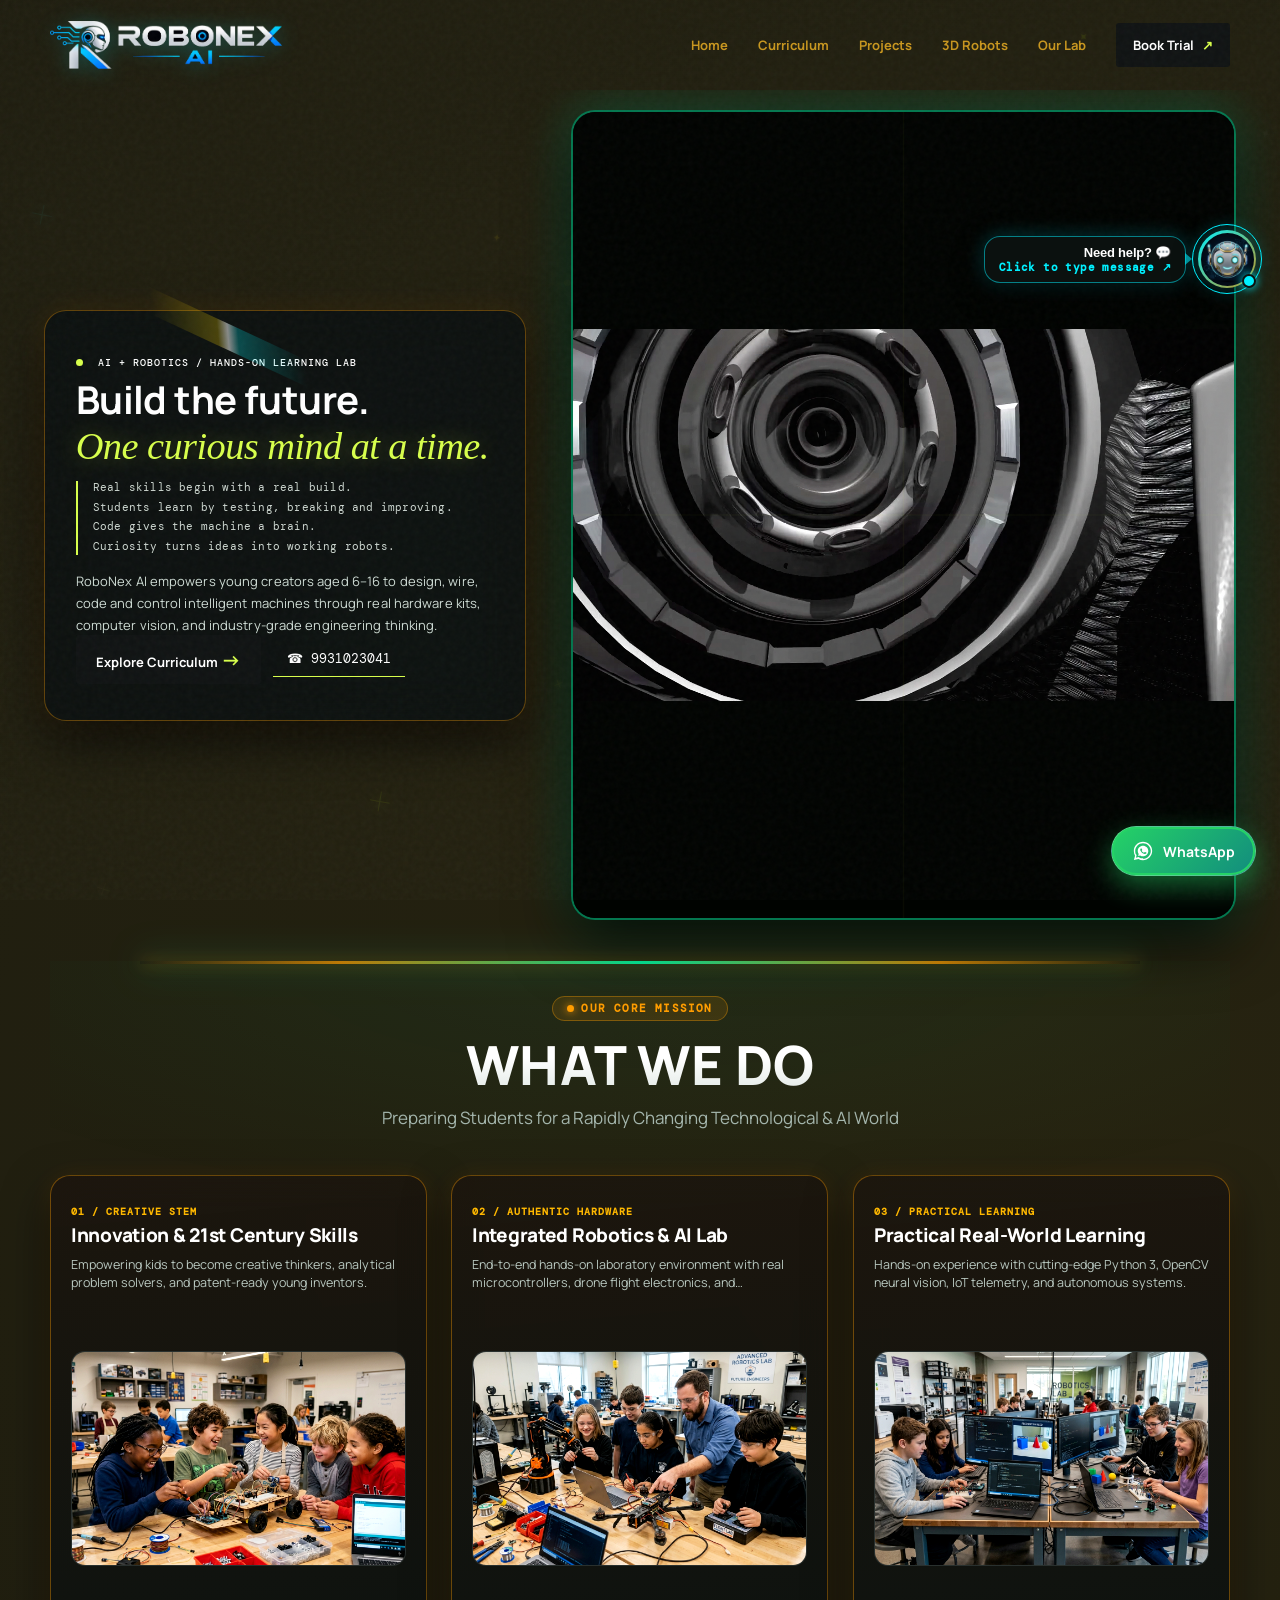
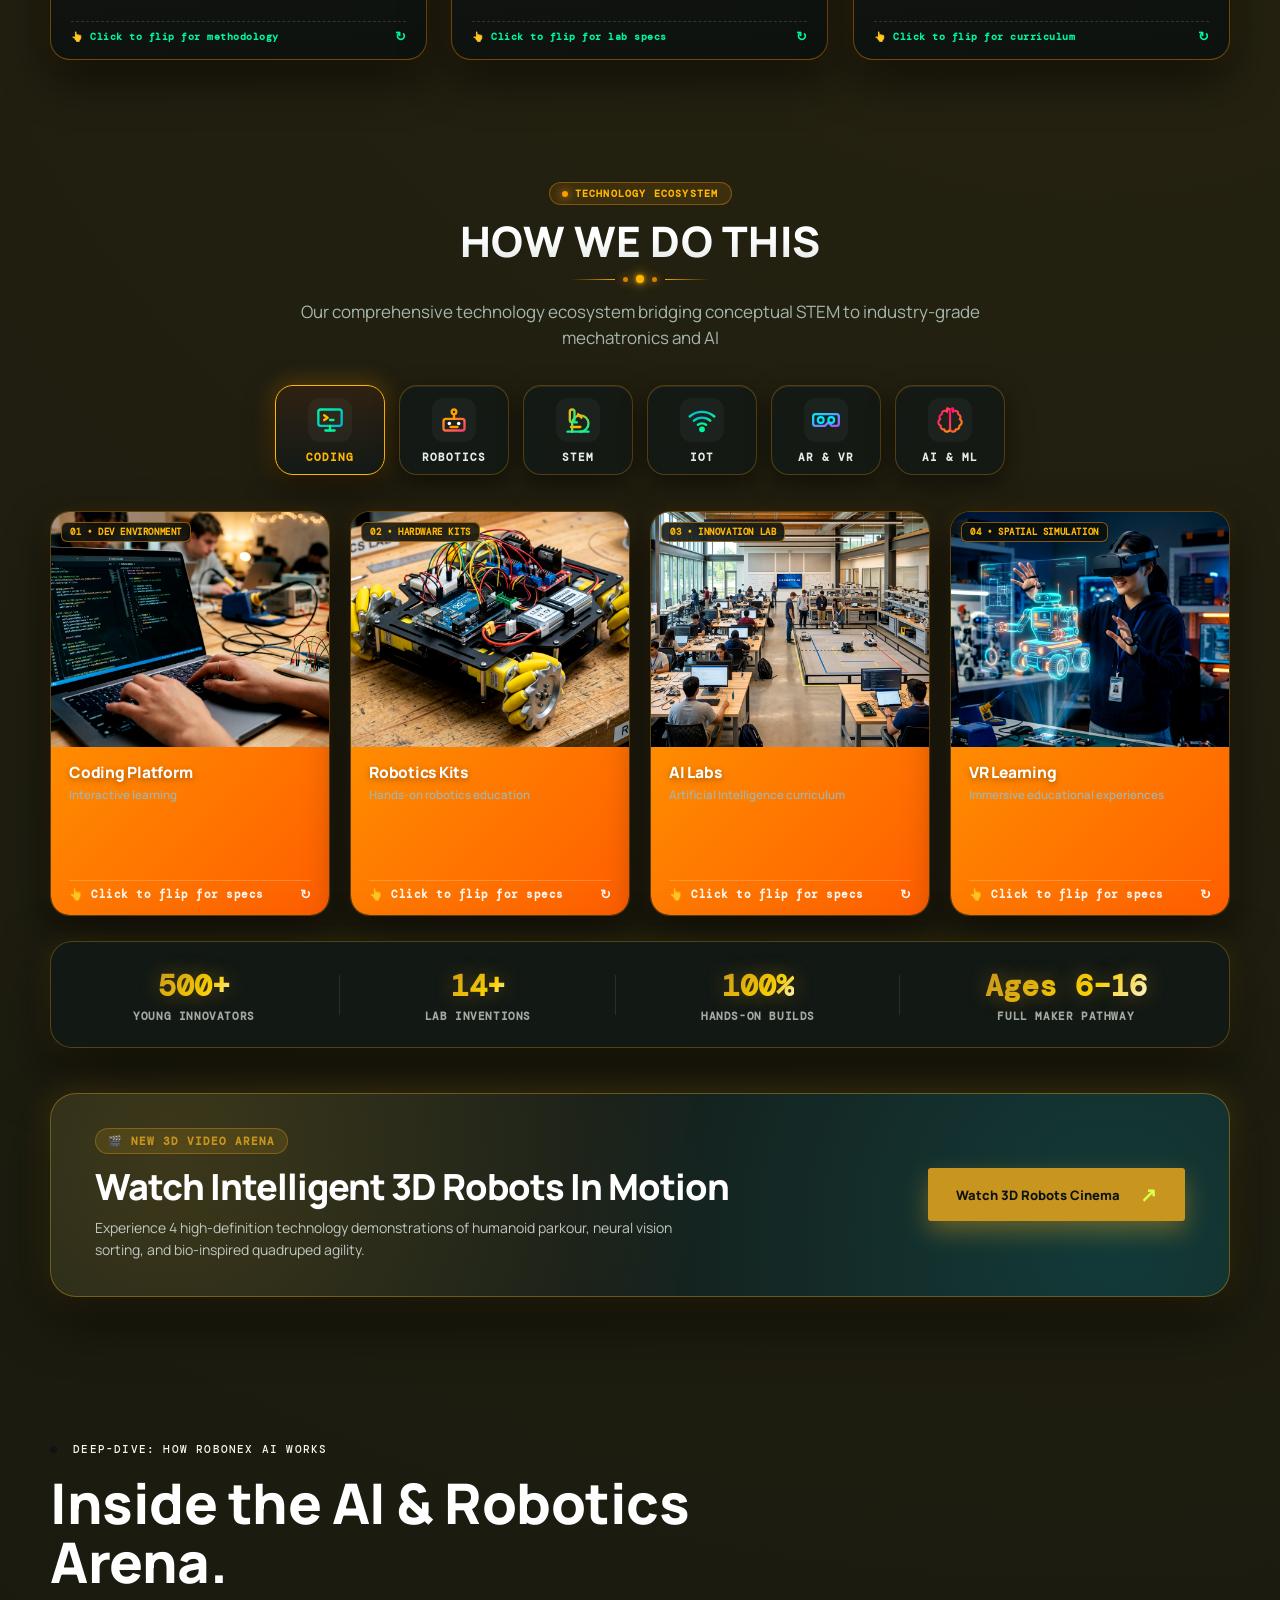
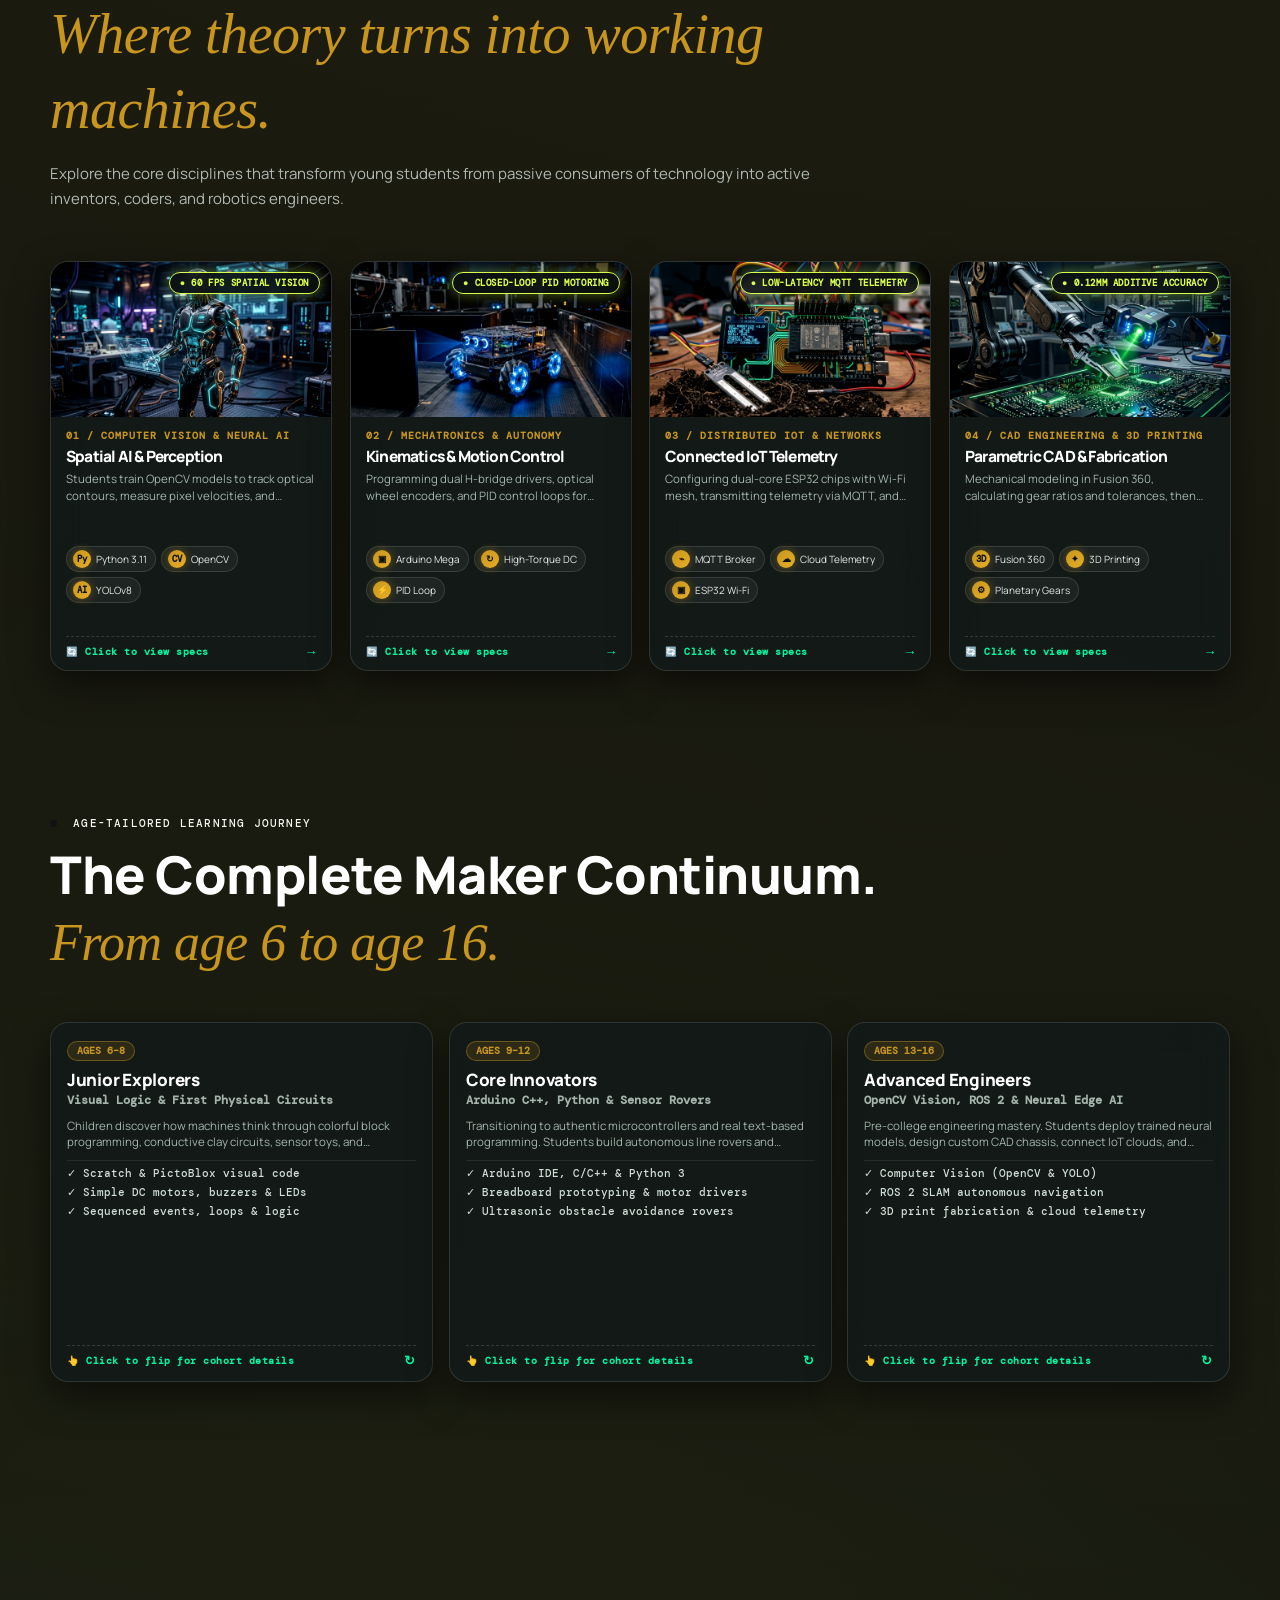
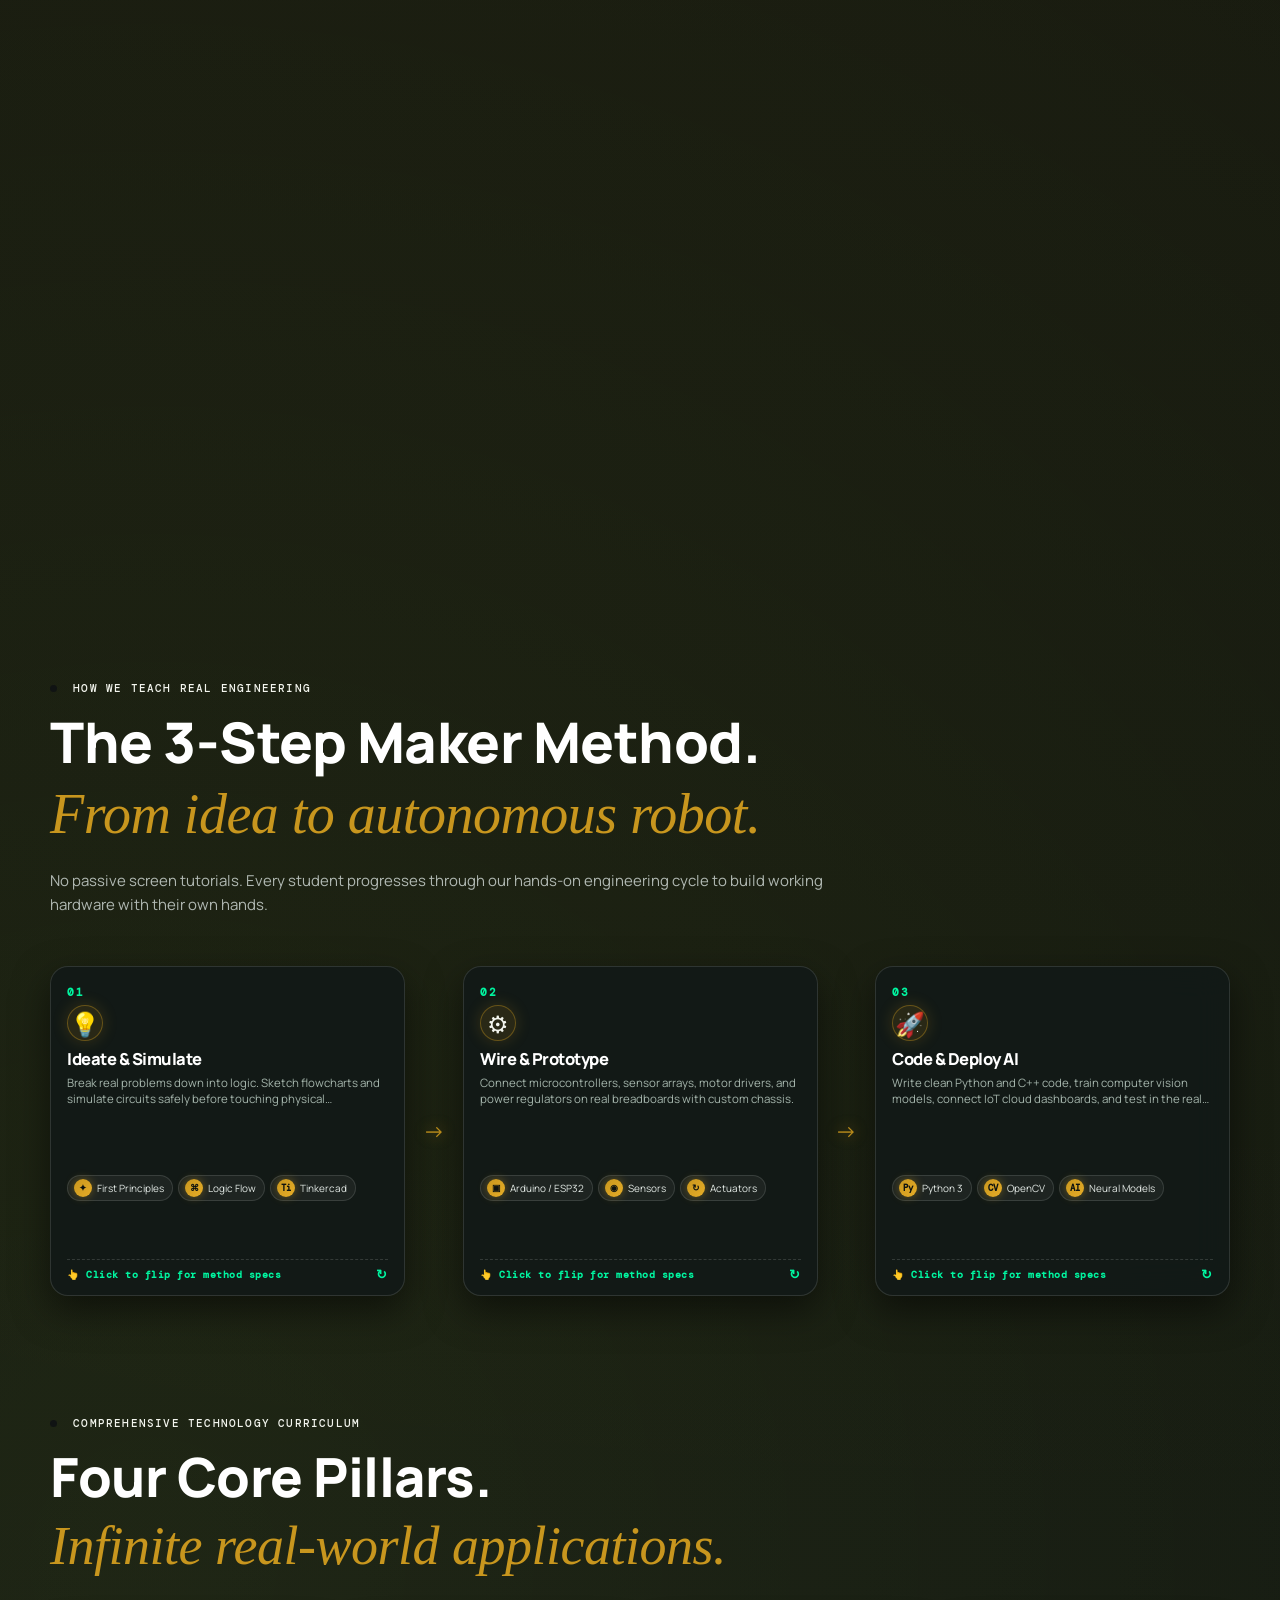
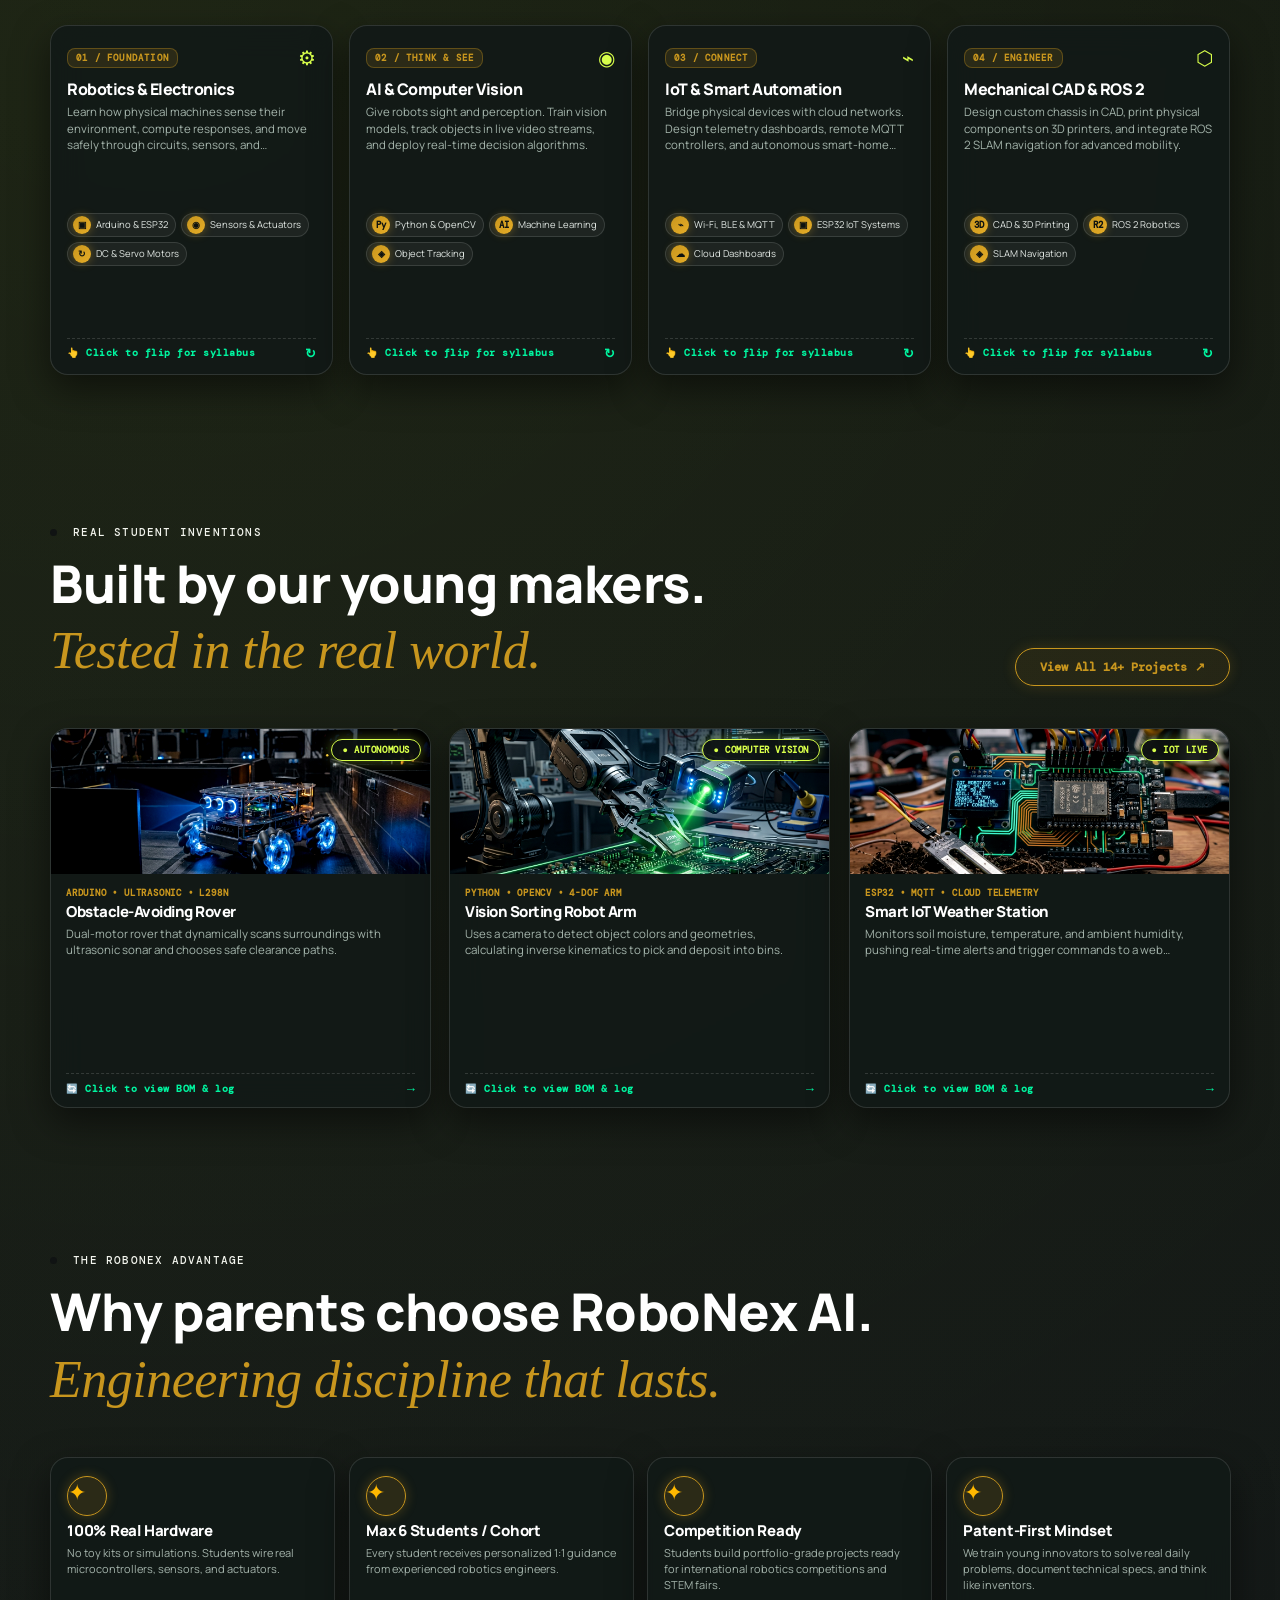
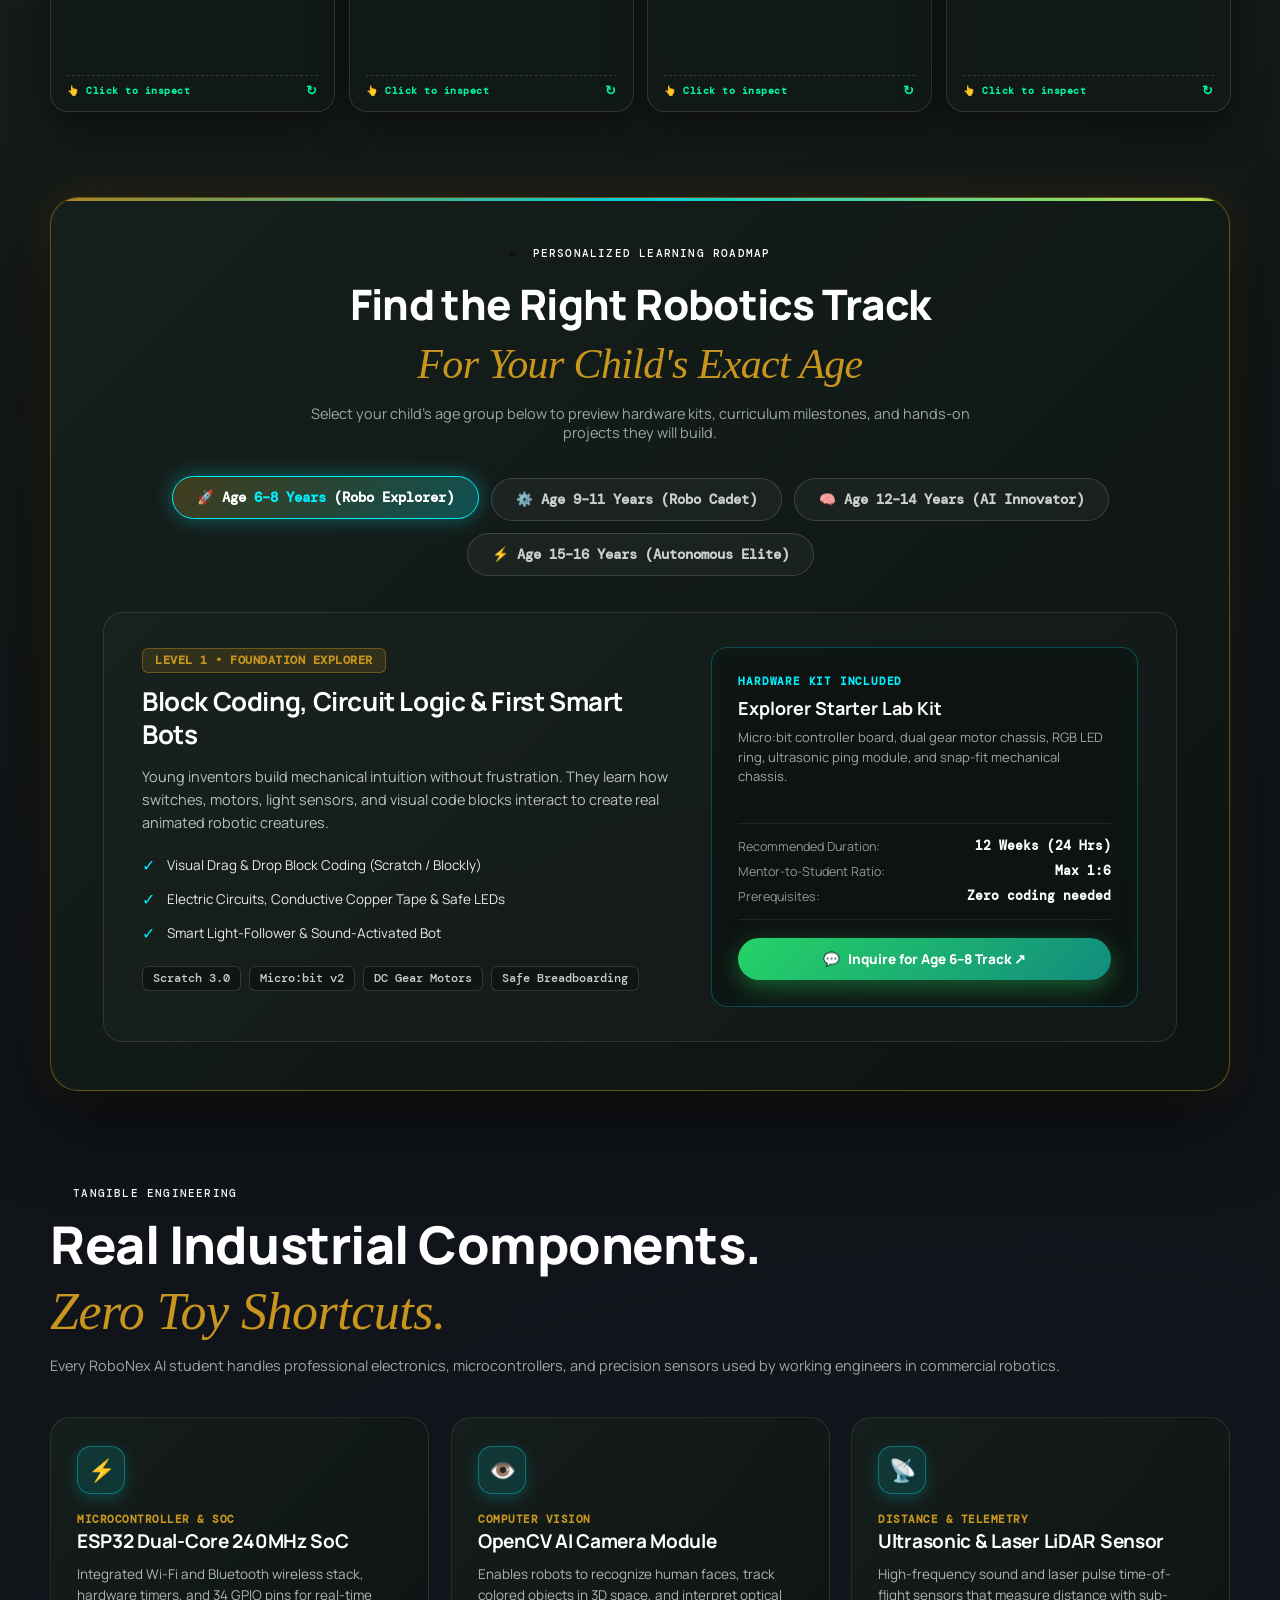
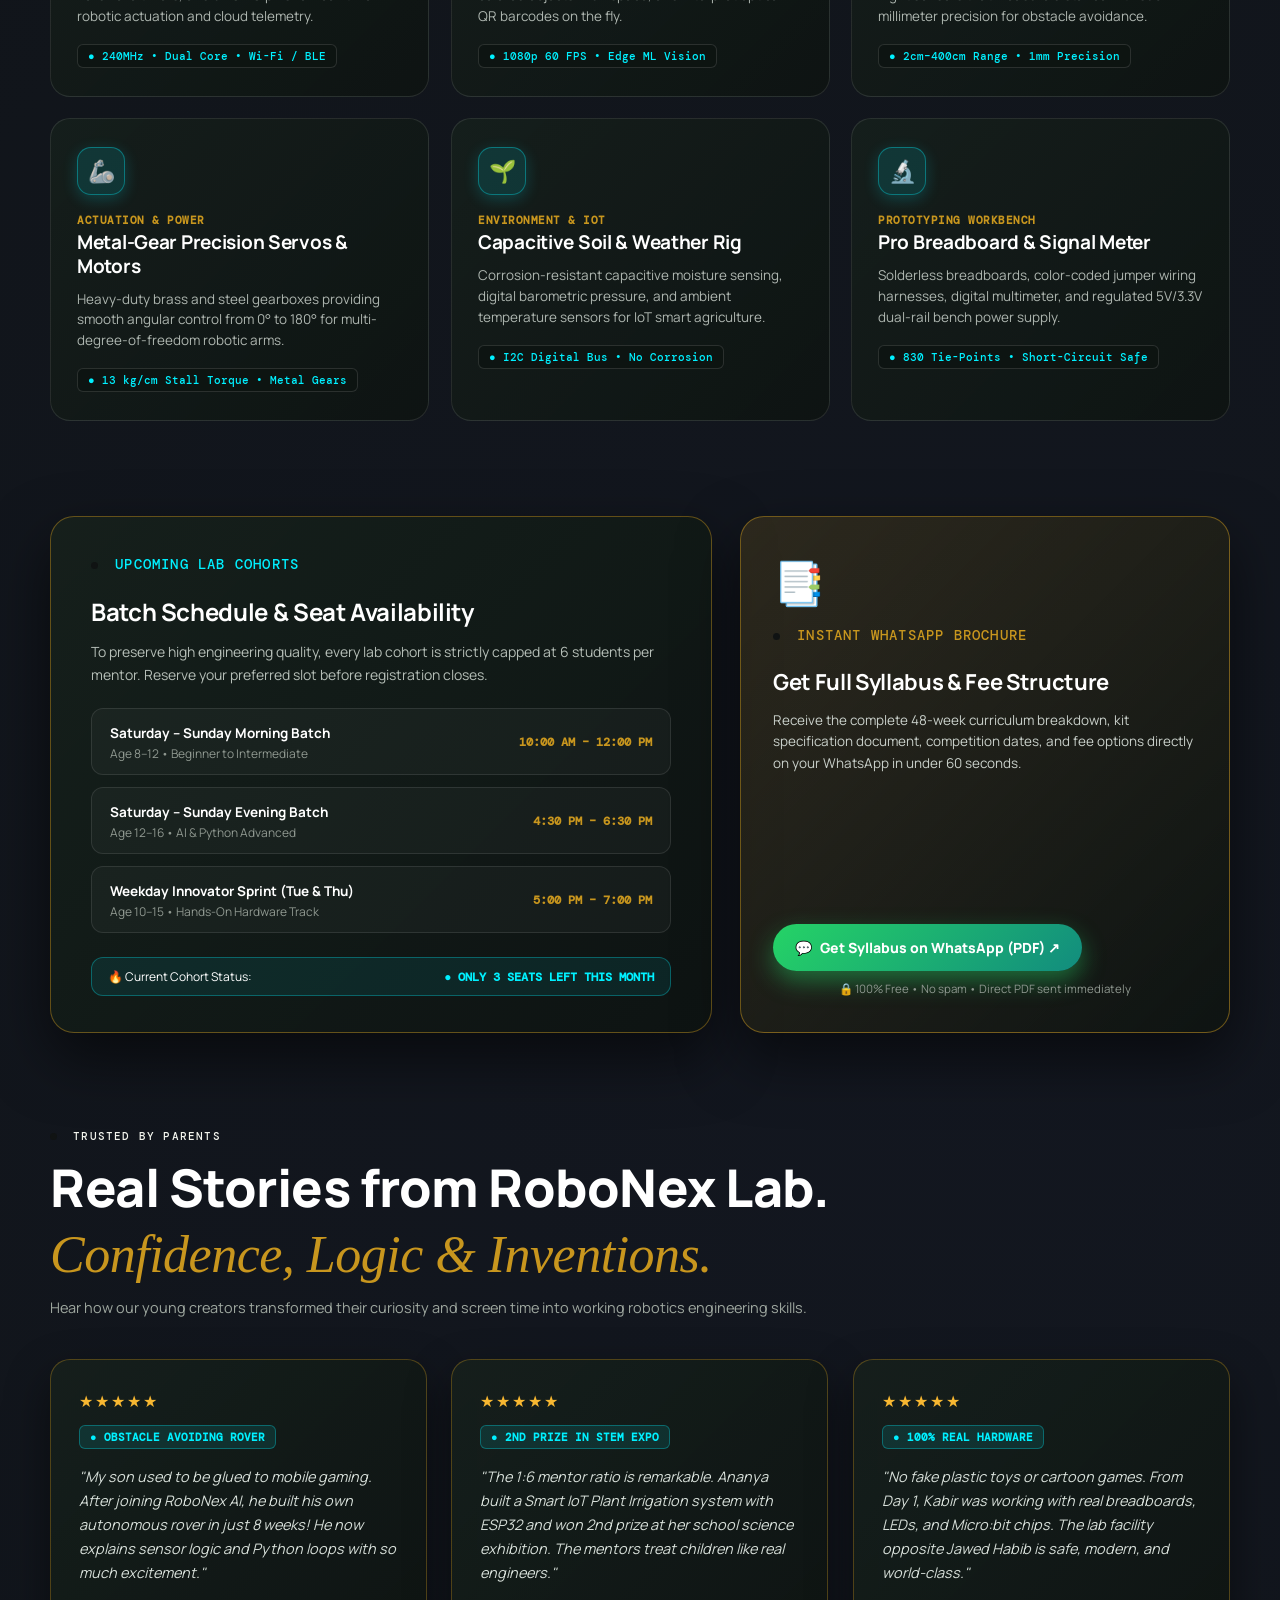
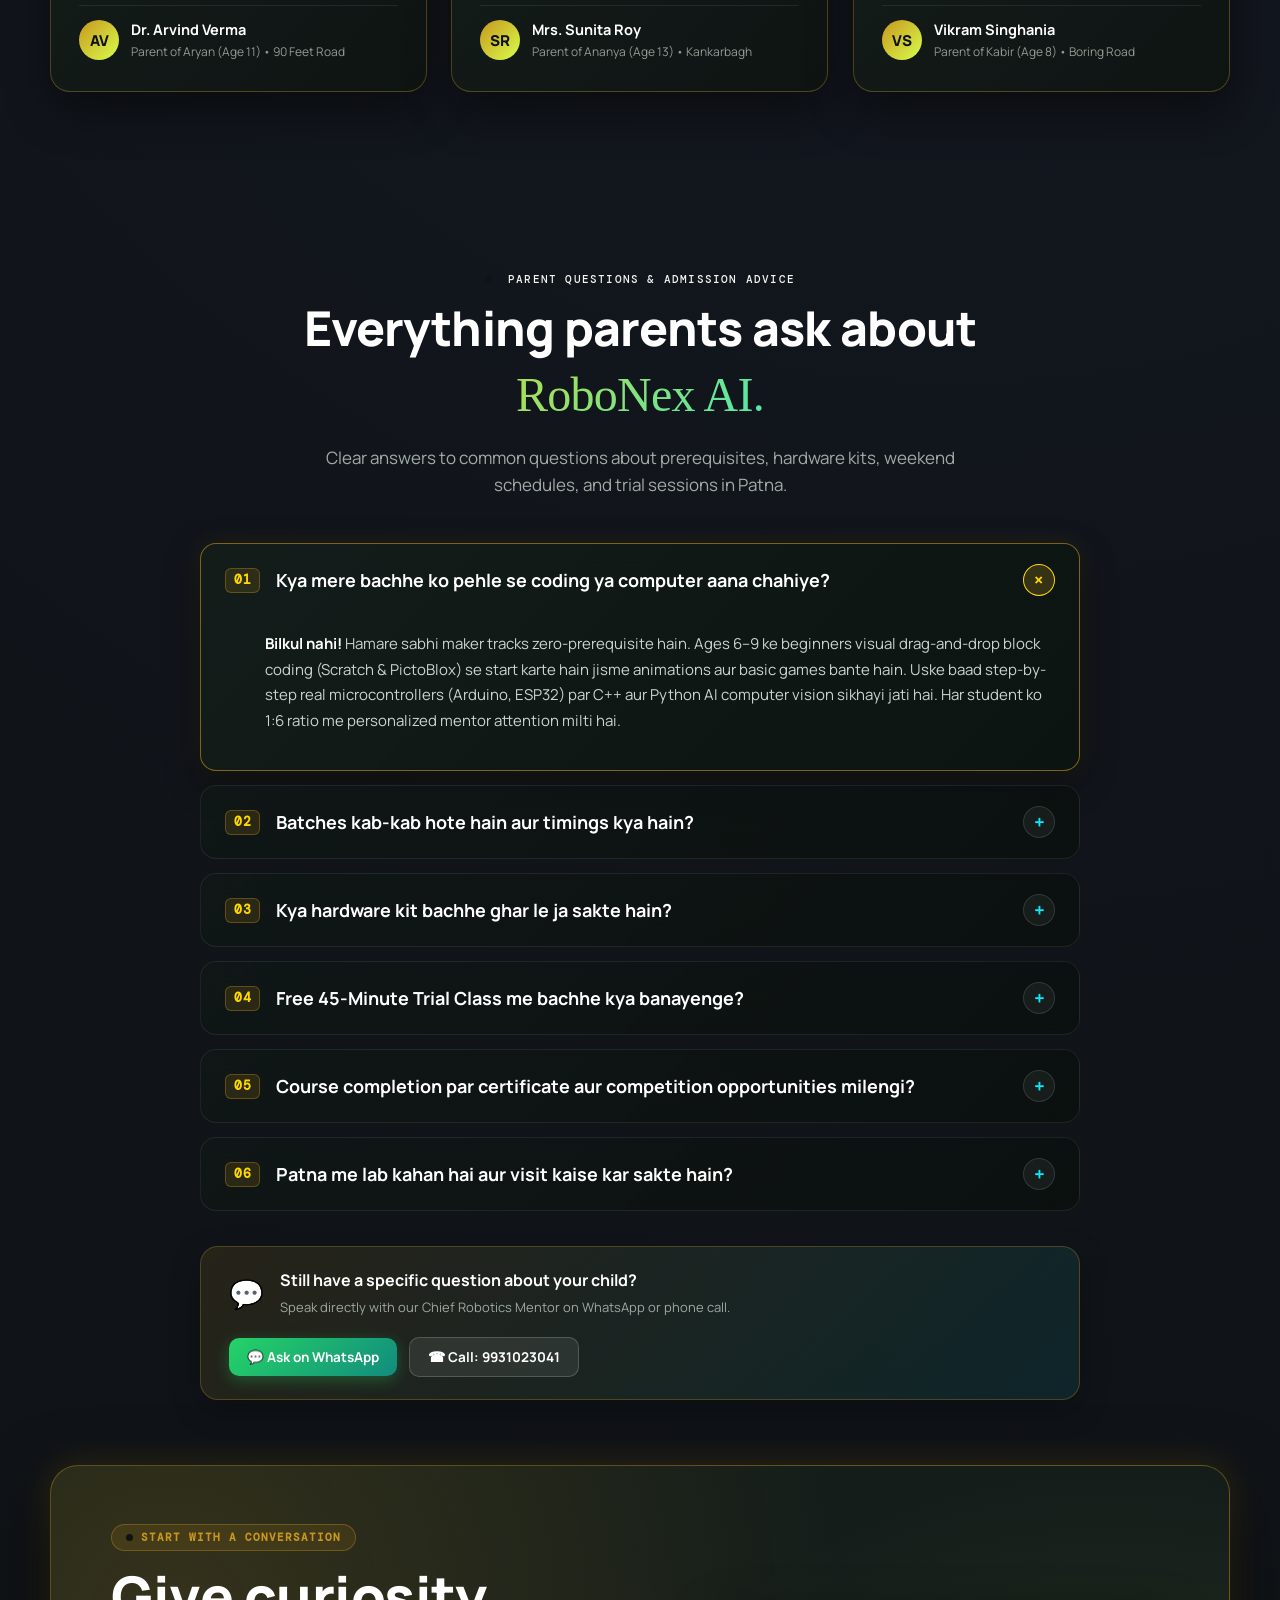
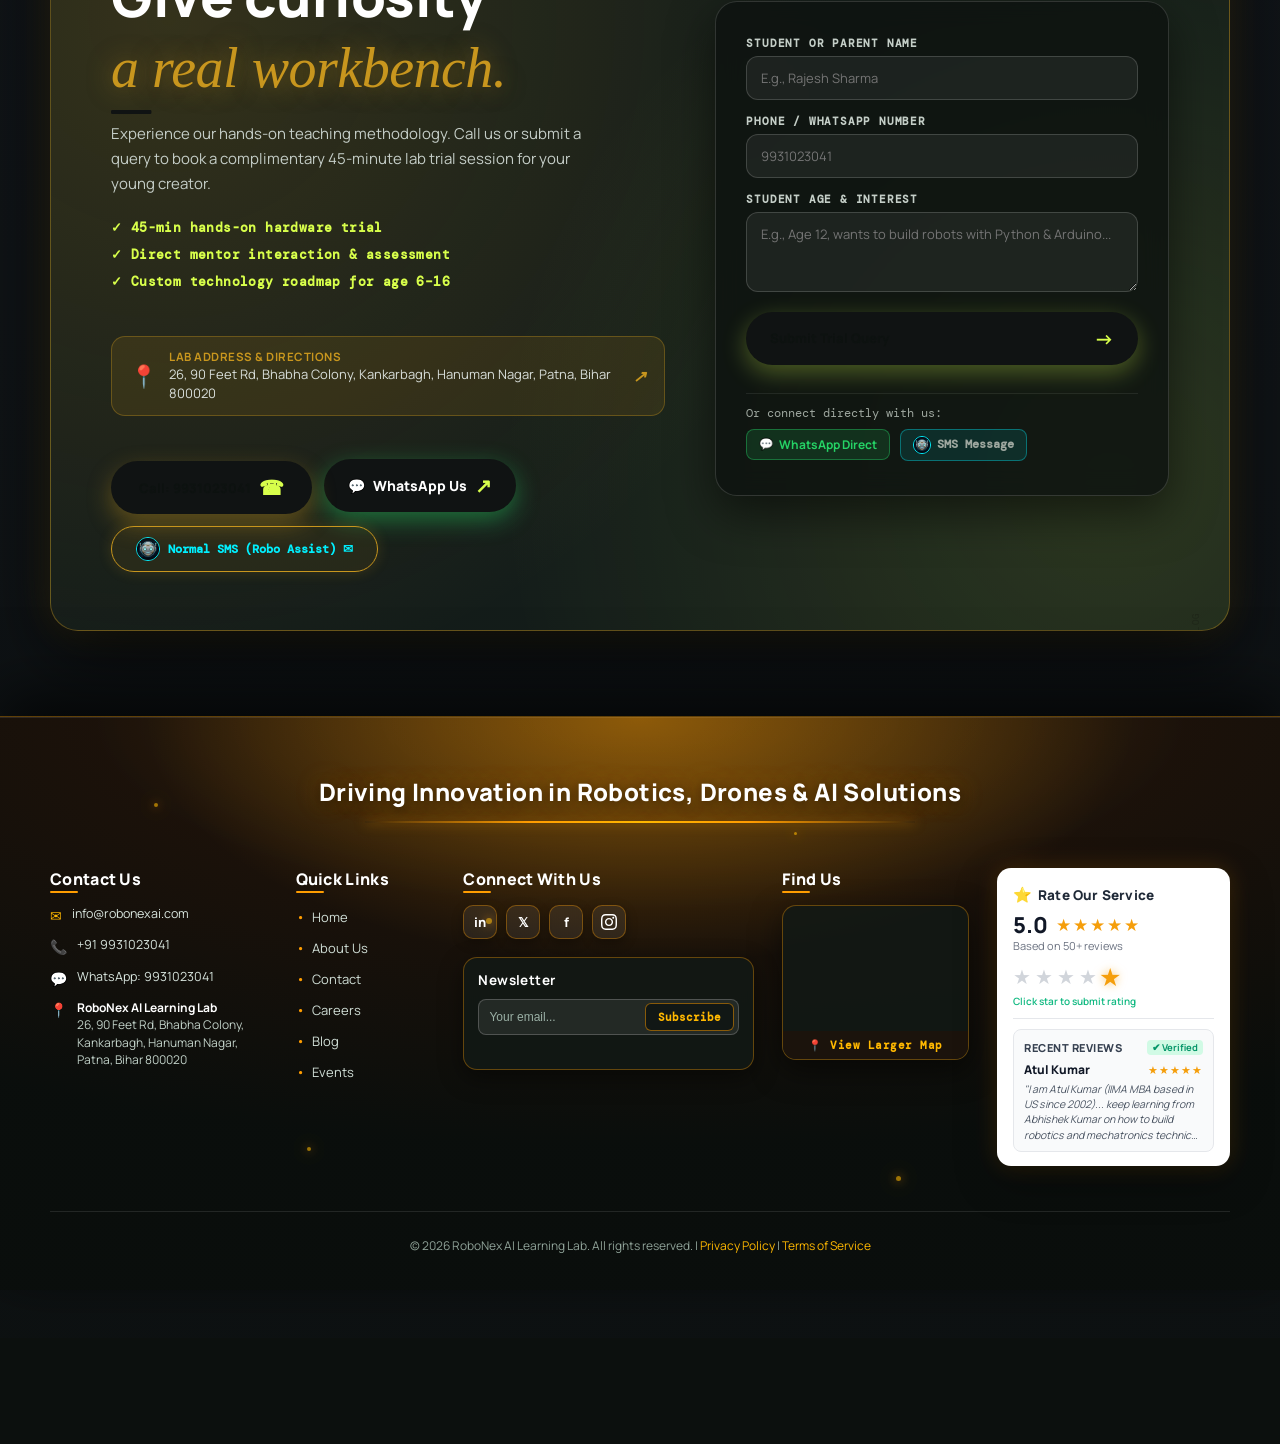
==== commit 995746f9: "fix: make robot video big with dedicated side-by-side layout and zero overlap" ====
--- a/index.html
+++ b/index.html
@@ -12,7 +12,7 @@
   <link
     href="https://fonts.googleapis.com/css2?family=DM+Mono:wght@400;500&family=Manrope:wght@400;500;600;700;800&display=swap"
     rel="stylesheet" />
-  <link rel="stylesheet" href="style.css?v=20261006v5" />
+  <link rel="stylesheet" href="style.css?v=20261006v6" />
   <link rel="icon" type="image/png" href="favicon.png" />
   <link rel="shortcut icon" href="favicon.ico" />
   <!-- Production PWA & Theme Meta -->
--- a/style.css
+++ b/style.css
@@ -14168,162 +14168,177 @@
    HERO ROBOT VIDEO: FULL-SIZE CINEMATIC HERO & RIGHT-ALIGNED SUMMARY BOX
    ========================================================= */
 
+/* =========================================================
+   HERO ROBOT VIDEO: BIG PROMINENT 16:9 VIDEO & ZERO OVERLAP
+   ========================================================= */
+
 .home-page .home-hero,
 .home-hero {
   min-height: auto !important;
+  height: auto !important;
   position: relative !important;
-  overflow: hidden !important;
-}
-
-/* Desktop & Laptop Screens */
-@media (min-width: 820px) {
+  overflow: visible !important;
+  background: transparent !important;
+  width: 100% !important;
+  max-width: 1440px !important;
+  margin: 0 auto !important;
+  padding: 20px clamp(16px, 3.5vw, 44px) 16px !important;
+  box-sizing: border-box !important;
+}
+
+/* Desktop & Laptop Screens (>= 900px): Clean 2-Column Split (Zero Overlap) */
+@media (min-width: 900px) {
   .home-page .home-hero,
   .home-hero {
-    min-height: clamp(560px, 56.25vw, 820px) !important;
-    height: clamp(560px, 56.25vw, 820px) !important;
-    max-height: calc(100vh - 75px) !important;
+    display: flex !important;
+    flex-direction: row !important;
+    align-items: center !important;
+    justify-content: space-between !important;
+    gap: clamp(24px, 3.5vw, 48px) !important;
+    min-height: clamp(520px, 48vw, 680px) !important;
+  }
+
+  /* Left Column: Dedicated Text Card (Order 1, Zero Overlap) */
+  .home-page .home-hero-inner,
+  .home-hero-inner {
+    order: 1 !important;
+    flex: 1 1 42% !important;
+    max-width: 530px !important;
+    width: 100% !important;
+    padding: 0 !important;
+    margin: 0 !important;
+    min-height: auto !important;
+    height: auto !important;
     position: relative !important;
+    z-index: 2 !important;
+  }
+
+  .home-page .home-summary,
+  .home-summary {
+    width: 100% !important;
+    max-width: 100% !important;
+    margin: 0 !important;
+    padding: clamp(24px, 2.8vw, 36px) clamp(20px, 2.4vw, 32px) !important;
+    box-sizing: border-box !important;
+    border-radius: 22px !important;
+    background: rgba(12, 18, 16, 0.94) !important;
+    border: 1.5px solid rgba(255, 157, 0, 0.35) !important;
+    box-shadow: 0 20px 50px rgba(0, 0, 0, 0.7), 0 0 30px rgba(255, 157, 0, 0.12) !important;
+    backdrop-filter: blur(20px) !important;
+    -webkit-backdrop-filter: blur(20px) !important;
+  }
+
+  .home-summary h1 {
+    font-size: clamp(26px, 3vw, 40px) !important;
+    line-height: 1.15 !important;
+    margin: 8px 0 12px !important;
+  }
+
+  .home-summary .eyebrow {
+    font-size: 9.5px !important;
+    letter-spacing: 1px !important;
+    margin-bottom: 6px !important;
+  }
+
+  .hero-truth {
+    margin: 10px 0 14px !important;
+    gap: 5px !important;
+  }
+
+  .hero-truth span {
+    font-size: 10.5px !important;
+    line-height: 1.4 !important;
+  }
+
+  .home-summary .home-lead {
+    font-size: 13px !important;
+    line-height: 1.55 !important;
+    margin: 12px 0 18px !important;
+    color: #cfdcd5 !important;
+  }
+
+  .home-summary .home-actions {
+    gap: 12px !important;
     display: flex !important;
     align-items: center !important;
-    margin-bottom: 0 !important;
-    padding-bottom: 0 !important;
-    overflow: hidden !important;
-    background: #080e0c !important;
-  }
-
+    flex-wrap: wrap !important;
+  }
+
+  .home-summary .home-actions .button {
+    padding: 11px 20px !important;
+    font-size: 13px !important;
+    min-height: 42px !important;
+  }
+
+  .home-summary .home-phone {
+    font-size: 12.5px !important;
+    padding: 9px 14px !important;
+  }
+
+  /* Right Column: BARA (BIG) ROBOT VIDEO STAGE (Order 2, ZERO OVERLAP) */
   .home-page .home-hero-media,
   .home-hero-media {
-    position: absolute !important;
-    inset: 0 !important;
+    order: 2 !important;
+    position: relative !important; /* NOT absolute - zero overlap! */
+    flex: 1 1 58% !important;
     width: 100% !important;
-    height: 100% !important;
+    max-width: 840px !important;
+    aspect-ratio: 16 / 9 !important;
+    height: clamp(390px, 38vw, 560px) !important;
+    border-radius: 24px !important;
     overflow: hidden !important;
-    z-index: 1 !important;
+    display: flex !important;
+    align-items: center !important;
+    justify-content: center !important;
     background: #080e0c !important;
-  }
-
-  /* Full uncropped 16:9 robot video reaching down close to WHAT WE DO */
+    box-shadow: 0 24px 60px rgba(0, 0, 0, 0.8), 0 0 50px rgba(0, 245, 160, 0.28) !important;
+    border: 2px solid rgba(0, 245, 160, 0.45) !important;
+    margin: 0 !important;
+  }
+
+  /* Full uncropped robot video inside dedicated large stage */
   .home-page .home-hero-video,
   .home-hero-video,
   .home-page .home-hero-media video,
   .home-hero-media video {
-    position: absolute !important;
-    inset: 0 !important;
+    position: relative !important;
     width: 100% !important;
     height: 100% !important;
+    max-width: 100% !important;
     object-fit: contain !important;
-    object-position: 20% center !important;
+    object-position: center center !important;
     filter: contrast(1.1) brightness(1.04) saturate(1.16) !important;
-    z-index: 1 !important;
+    background: #080e0c !important;
     transform: none !important;
-    mask-image: none !important;
-    -webkit-mask-image: none !important;
-    background: #080e0c !important;
-  }
-
-  /* Gentle gradient on right side so text is readable while full robot is bright & uncropped */
+  }
+
+  /* Remove all dark overlays so video is 100% bright, crisp & clear */
   .home-page .home-hero-media::after,
   .home-page .home-hero-media:after,
   .home-hero-media::after,
-  .home-hero-media:after {
-    content: "" !important;
-    position: absolute !important;
-    inset: 0 !important;
-    background: linear-gradient(90deg, transparent 0%, transparent 40%, rgba(8, 14, 12, 0.65) 70%, rgba(8, 14, 12, 0.94) 100%),
-                linear-gradient(0deg, rgba(8, 14, 12, 0.45) 0%, transparent 10%, transparent 92%, rgba(8, 14, 12, 0.3) 100%) !important;
-    z-index: 2 !important;
-    pointer-events: none !important;
-  }
-
-  .home-page .home-hero-inner,
-  .home-hero-inner {
-    display: flex !important;
-    justify-content: flex-end !important;
-    align-items: center !important;
-    position: relative !important;
-    z-index: 3 !important;
-    width: 100% !important;
-    padding-right: clamp(20px, 5vw, 60px) !important;
-    height: 100% !important;
-    min-height: auto !important;
-  }
-
-  .home-page .home-summary,
-  .home-summary {
-    margin-left: auto !important;
-    margin-right: 0 !important;
-    max-width: 460px !important;
-    width: min(460px, 94%) !important;
-    padding: 28px 24px !important;
-    border-radius: 20px !important;
-    background: rgba(12, 18, 16, 0.88) !important;
-    border: 1px solid rgba(255, 255, 255, 0.18) !important;
-    box-shadow: 0 24px 60px rgba(0, 0, 0, 0.7), 0 0 35px rgba(0, 245, 160, 0.14) !important;
-    backdrop-filter: blur(20px) !important;
-    -webkit-backdrop-filter: blur(20px) !important;
-  }
-
-  .home-summary h1 {
-    font-size: clamp(28px, 3.4vw, 42px) !important;
-    line-height: 1.15 !important;
-    margin: 8px 0 12px !important;
-  }
-
-  .home-summary .eyebrow {
-    font-size: 9.5px !important;
-    letter-spacing: 1px !important;
-    margin-bottom: 6px !important;
-  }
-
-  .hero-truth {
-    margin: 10px 0 14px !important;
-    gap: 5px !important;
-  }
-
-  .hero-truth span {
-    font-size: 10px !important;
-    line-height: 1.4 !important;
-  }
-
-  .home-summary .home-lead {
-    font-size: 12.5px !important;
-    line-height: 1.55 !important;
-    margin: 12px 0 18px !important;
-    max-width: 440px !important;
-    color: #cfdcd5 !important;
-  }
-
-  .home-summary .home-actions {
-    gap: 10px !important;
-  }
-
-  .home-summary .home-actions .button {
-    padding: 10px 18px !important;
-    font-size: 12.5px !important;
-    min-height: 40px !important;
-  }
-
-  .home-summary .home-phone {
-    font-size: 12px !important;
-    padding: 8px 12px !important;
-  }
-}
-
-/* Mobile & Tablet Screens (All iOS, Android, and Tablets) */
-@media (max-width: 819px) {
+  .home-hero-media:after,
+  .home-video-overlay,
+  .home-glow {
+    display: none !important;
+    opacity: 0 !important;
+  }
+}
+
+/* Mobile & Tablet Screens (< 900px): Clean Stacked Layout (Zero Overlap) */
+@media (max-width: 899px) {
   .home-page .home-hero,
   .home-hero {
     min-height: auto !important;
     height: auto !important;
-    padding: 14px 0 10px !important;
+    padding: 14px 16px 10px !important;
     display: flex !important;
     flex-direction: column !important;
-    gap: 16px !important;
+    gap: 18px !important;
     overflow: visible !important;
     background: transparent !important;
   }
 
-  /* Summary Card first so headline and buttons are visible first */
+  /* Item 1: Summary Card on Top */
   .home-page .home-hero-inner,
   .home-hero-inner {
     order: 1 !important;
@@ -14337,7 +14352,7 @@
   .home-summary {
     width: 100% !important;
     margin: 0 auto !important;
-    padding: 24px 20px !important;
+    padding: 22px 18px !important;
     box-sizing: border-box !important;
     background: rgba(14, 20, 18, 0.94) !important;
     border: 1.5px solid rgba(255, 157, 0, 0.35) !important;
@@ -14348,9 +14363,9 @@
   }
 
   .home-summary h1 {
-    font-size: clamp(26px, 6.8vw, 36px) !important;
+    font-size: clamp(24px, 6.5vw, 34px) !important;
     line-height: 1.2 !important;
-    margin: 6px 0 12px !important;
+    margin: 6px 0 10px !important;
   }
 
   .home-summary .eyebrow {
@@ -14371,10 +14386,10 @@
   .home-summary .home-lead {
     font-size: 13.5px !important;
     line-height: 1.55 !important;
-    margin: 12px 0 18px !important;
-  }
-
-  /* Video container: placed order: 2, right above WHAT WE DO */
+    margin: 12px 0 16px !important;
+  }
+
+  /* Item 2: BARA (BIG) 16:9 ROBOT VIDEO (Order 2, ZERO OVERLAP) */
   .home-page .home-hero-media,
   .home-hero-media {
     order: 2 !important;
@@ -14382,19 +14397,18 @@
     width: 100% !important;
     aspect-ratio: 16 / 9 !important;
     height: auto !important;
-    min-height: 200px !important;
-    border-radius: 18px !important;
+    min-height: 240px !important;
+    border-radius: 20px !important;
     overflow: hidden !important;
     display: flex !important;
     align-items: center !important;
     justify-content: center !important;
     background: #080e0c !important;
-    box-shadow: 0 16px 45px rgba(0, 0, 0, 0.75), 0 0 35px rgba(0, 245, 160, 0.25) !important;
-    border: 1.5px solid rgba(0, 245, 160, 0.4) !important;
+    box-shadow: 0 20px 50px rgba(0, 0, 0, 0.8), 0 0 35px rgba(0, 245, 160, 0.3) !important;
+    border: 2px solid rgba(0, 245, 160, 0.45) !important;
     margin-bottom: 0 !important;
   }
 
-  /* Remove all dark overlays on mobile so video is 100% bright and clear */
   .home-page .home-hero-media::after,
   .home-page .home-hero-media:after,
   .home-hero-media::after,
@@ -14422,7 +14436,7 @@
   }
 
   .what-we-do-section {
-    margin-top: 20px !important;
+    margin-top: 25px !important;
     padding: 30px 0 35px !important;
   }
 }
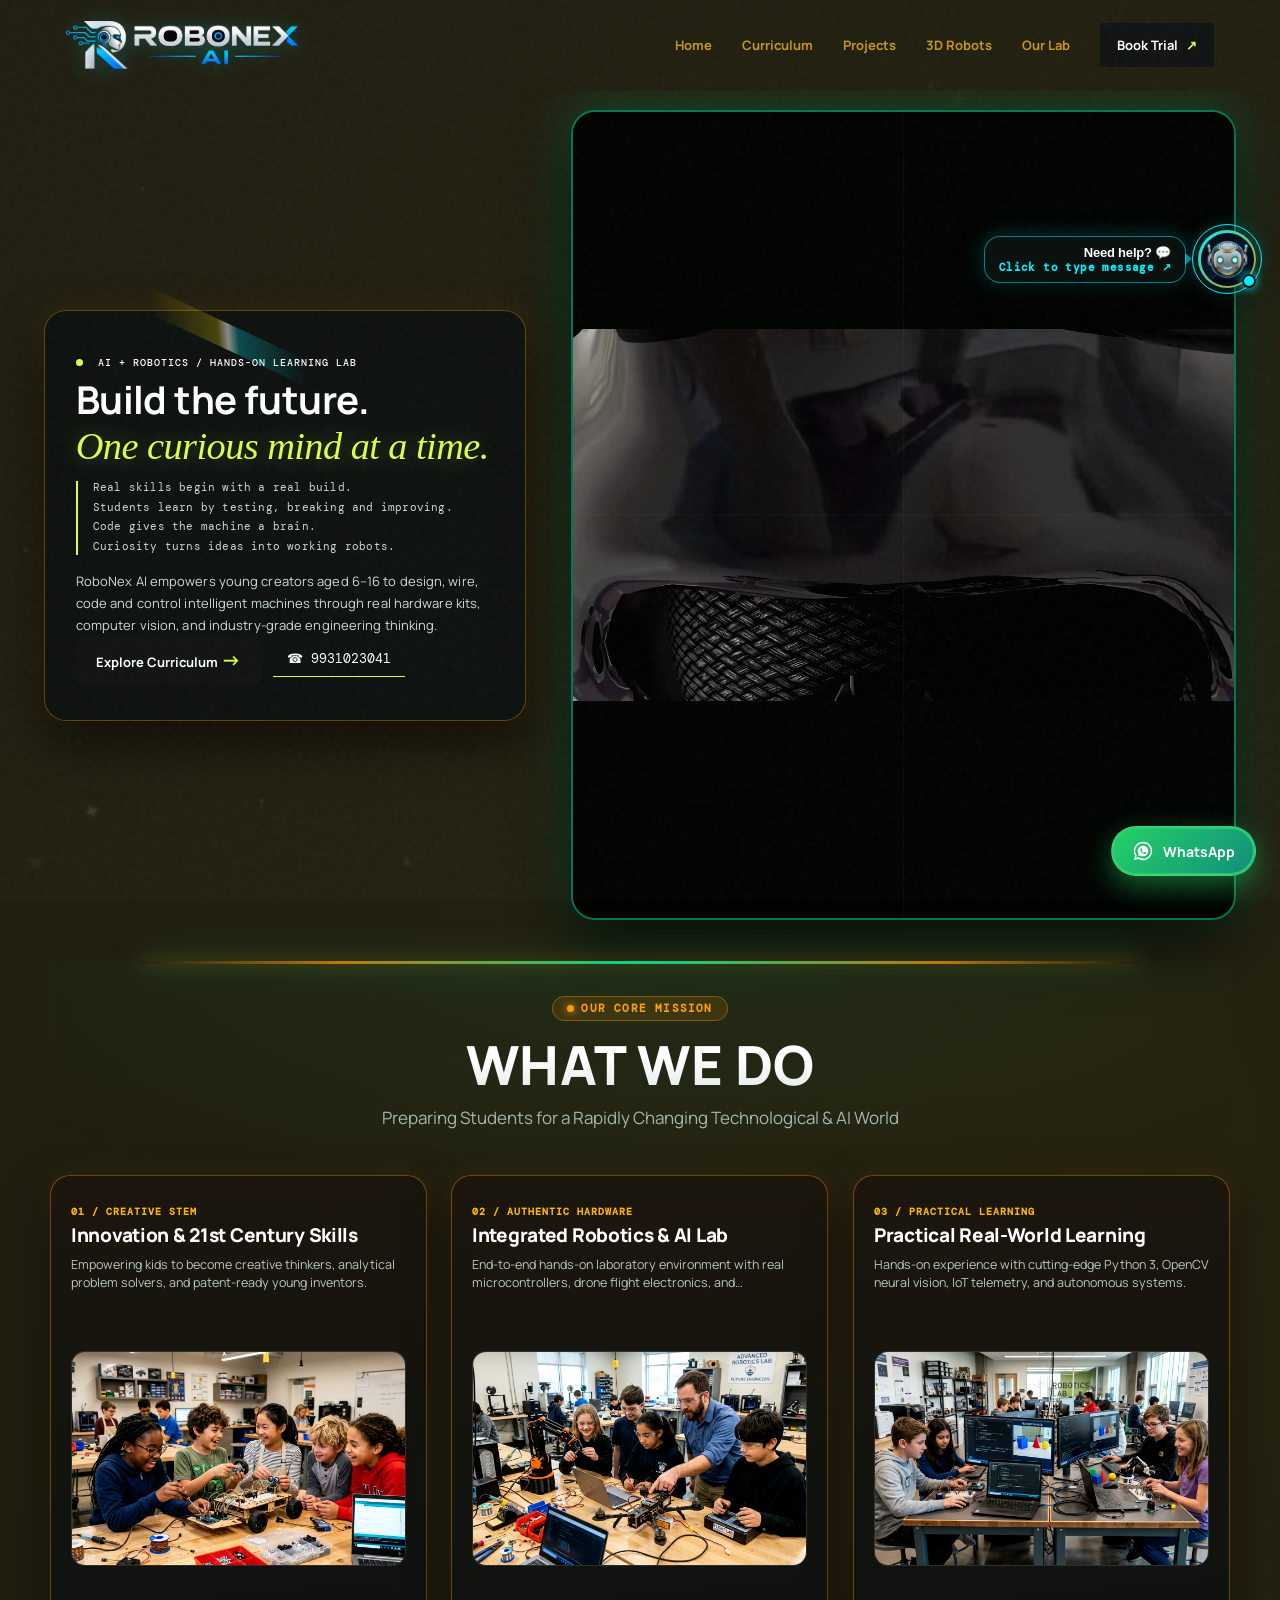
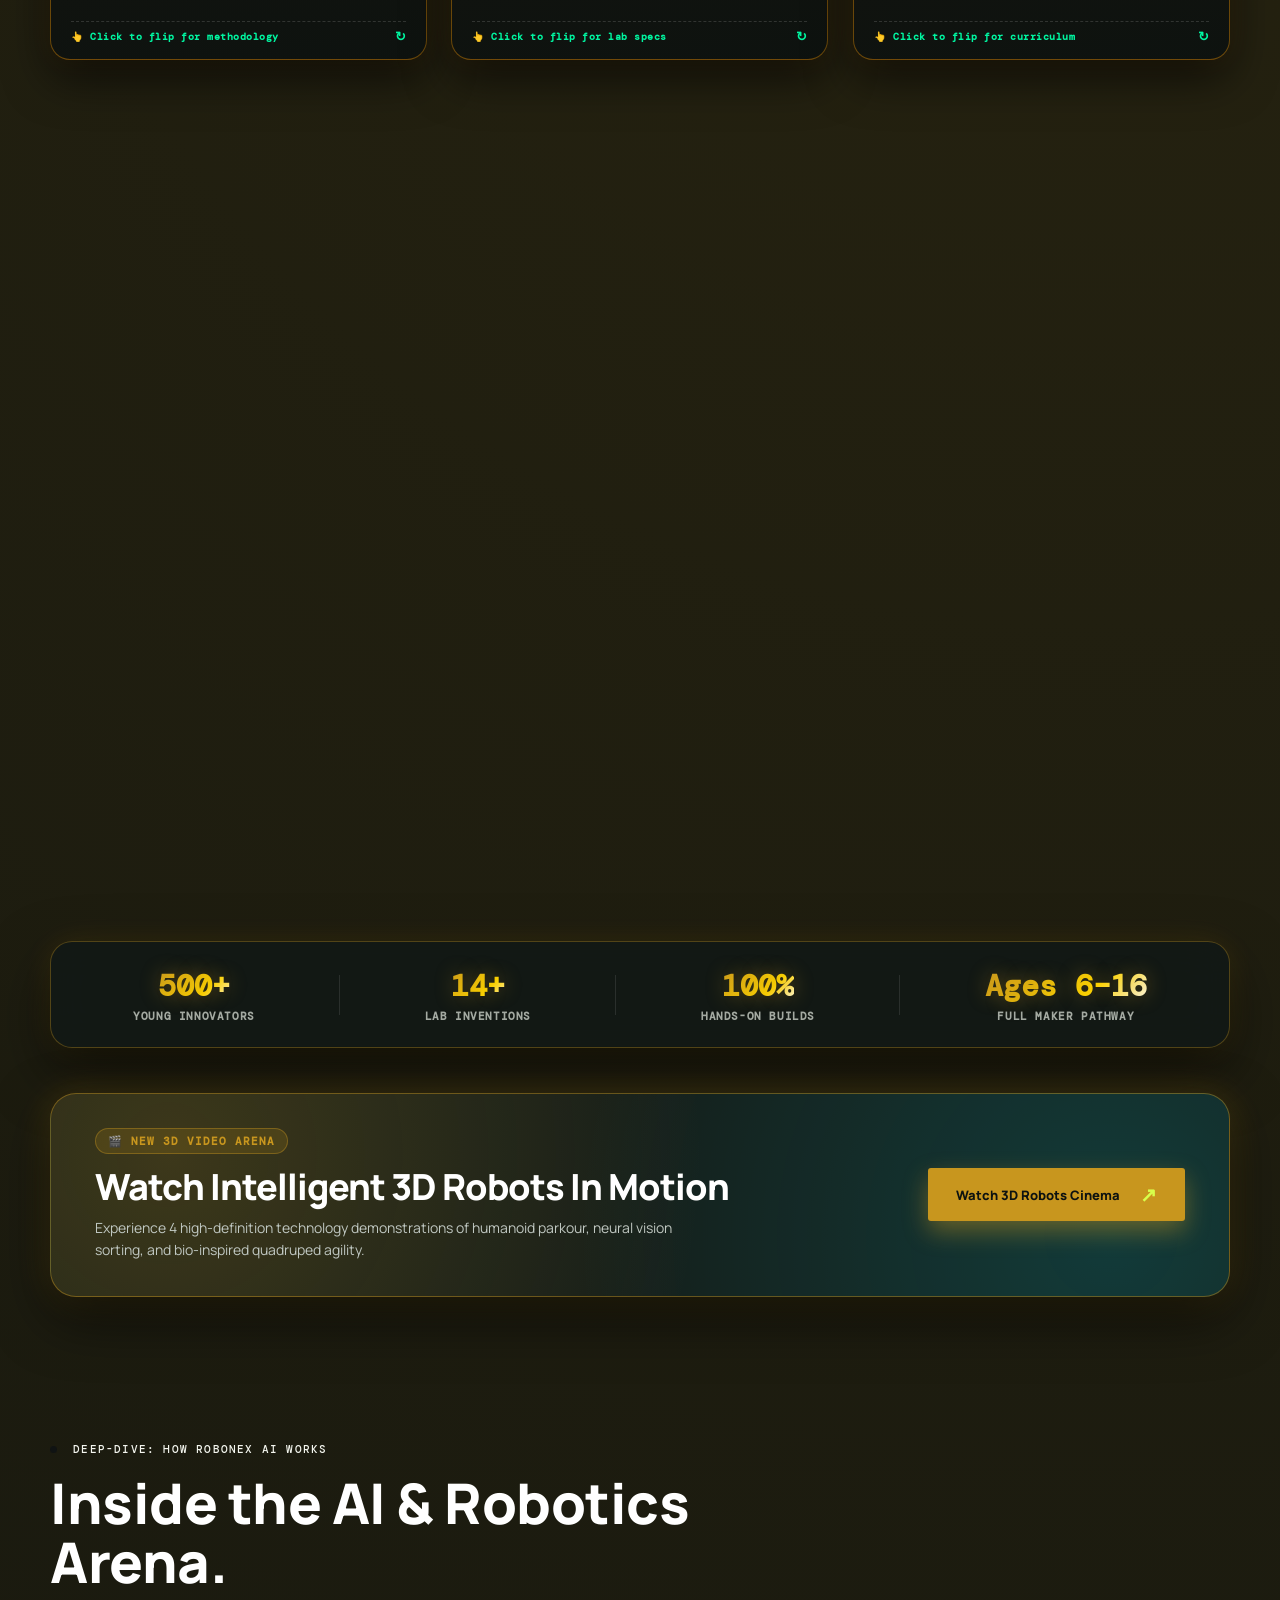
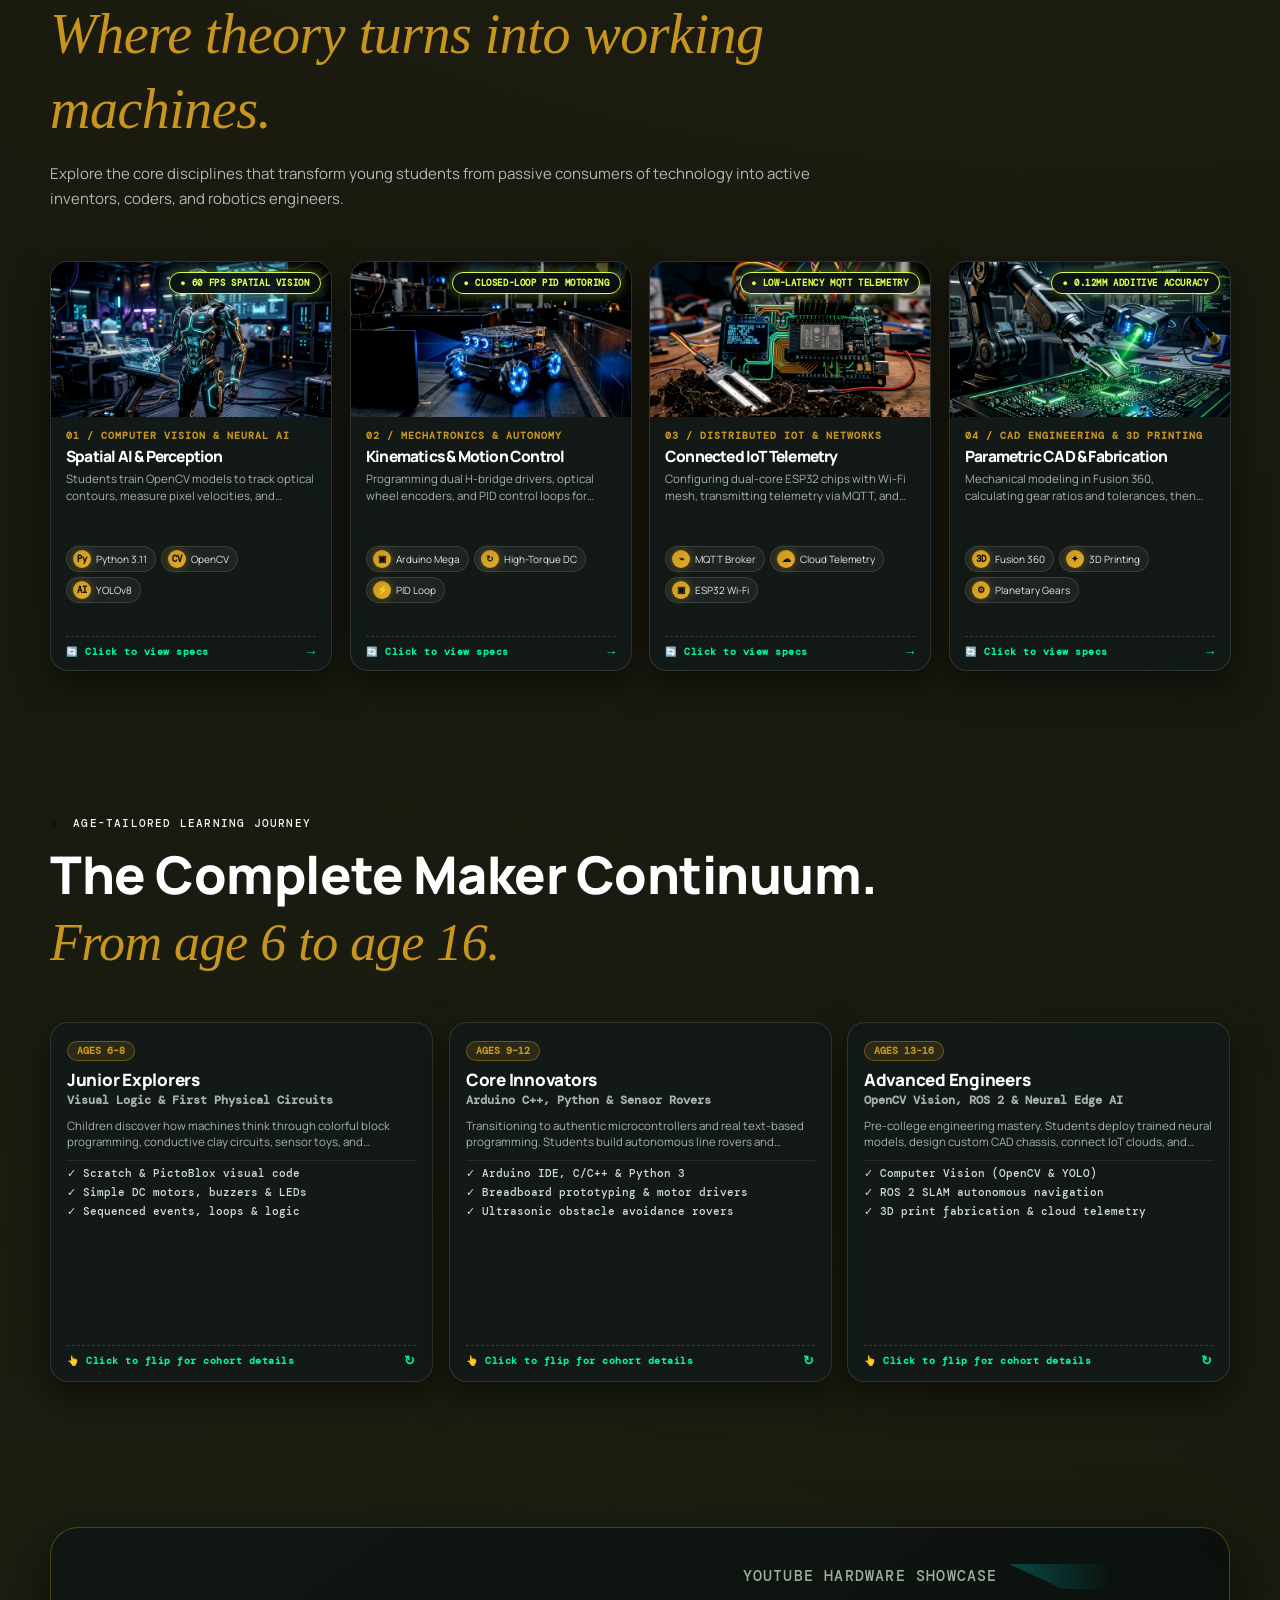
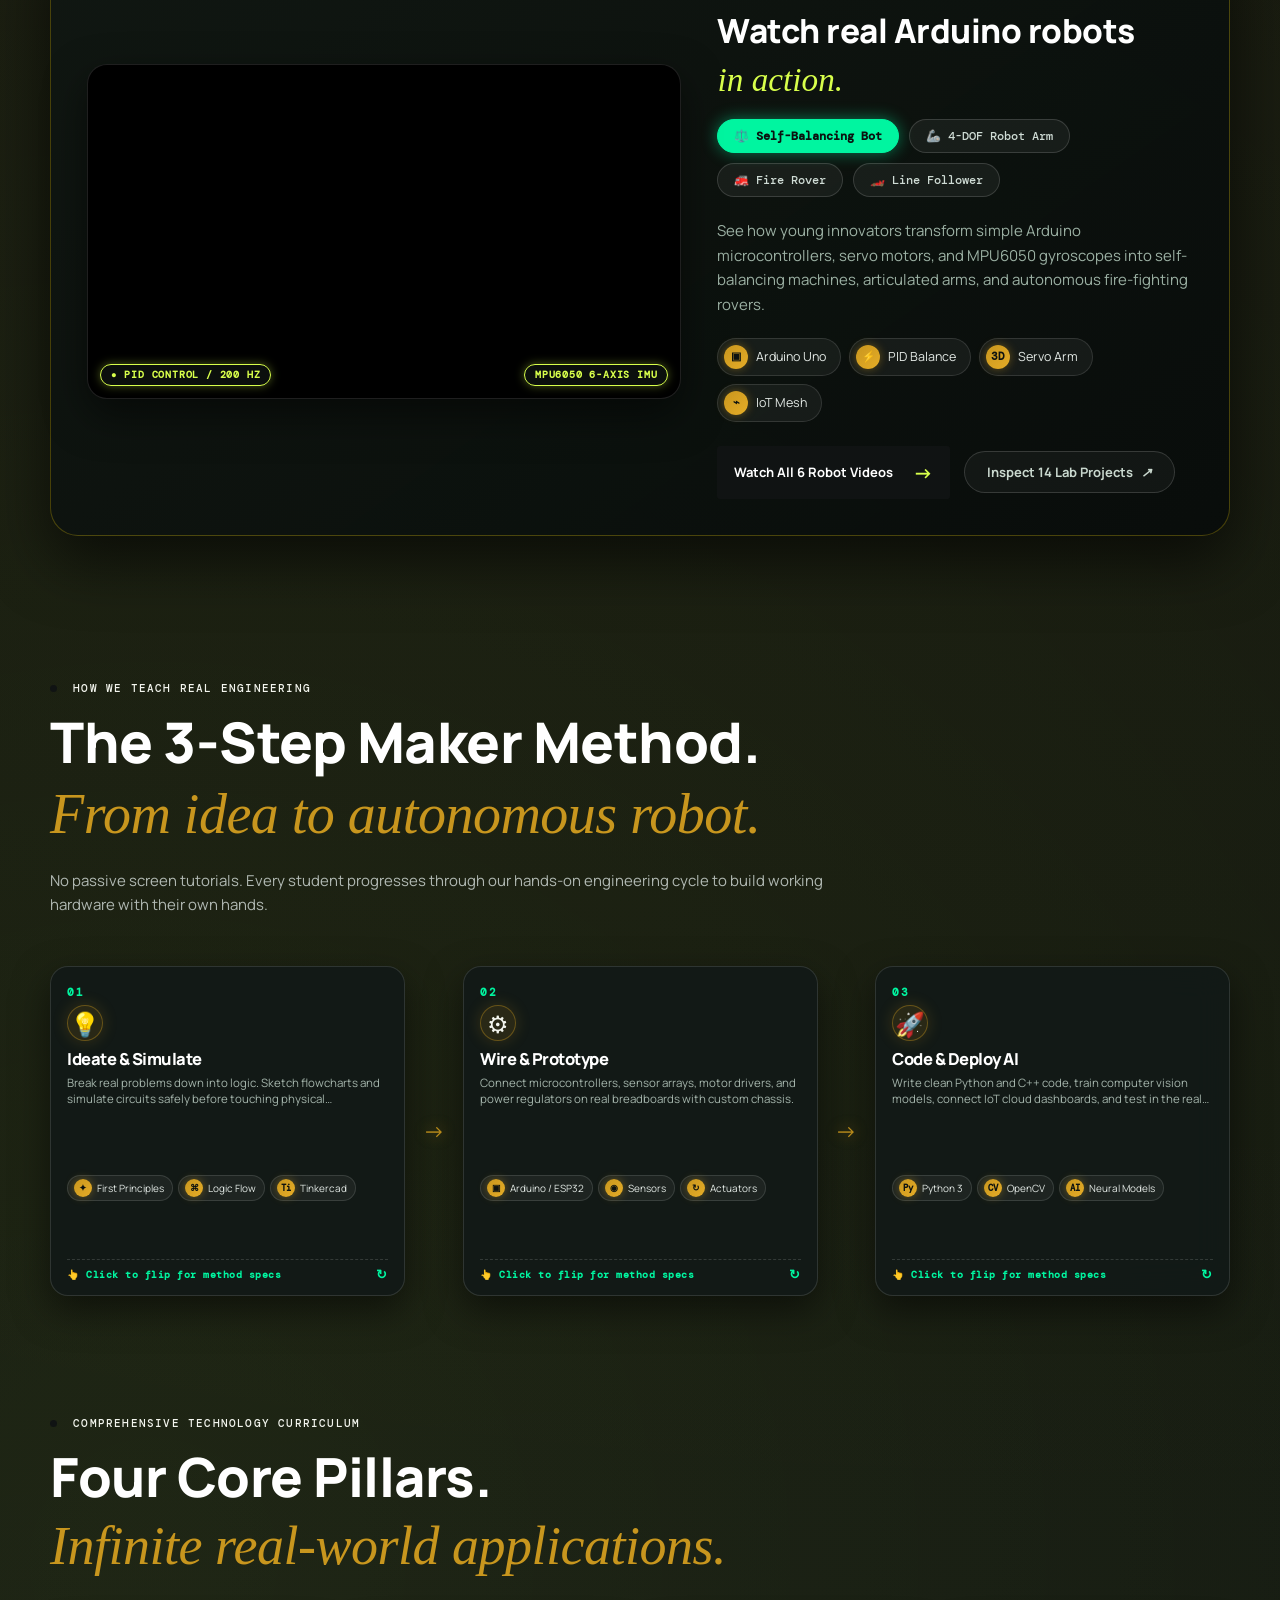
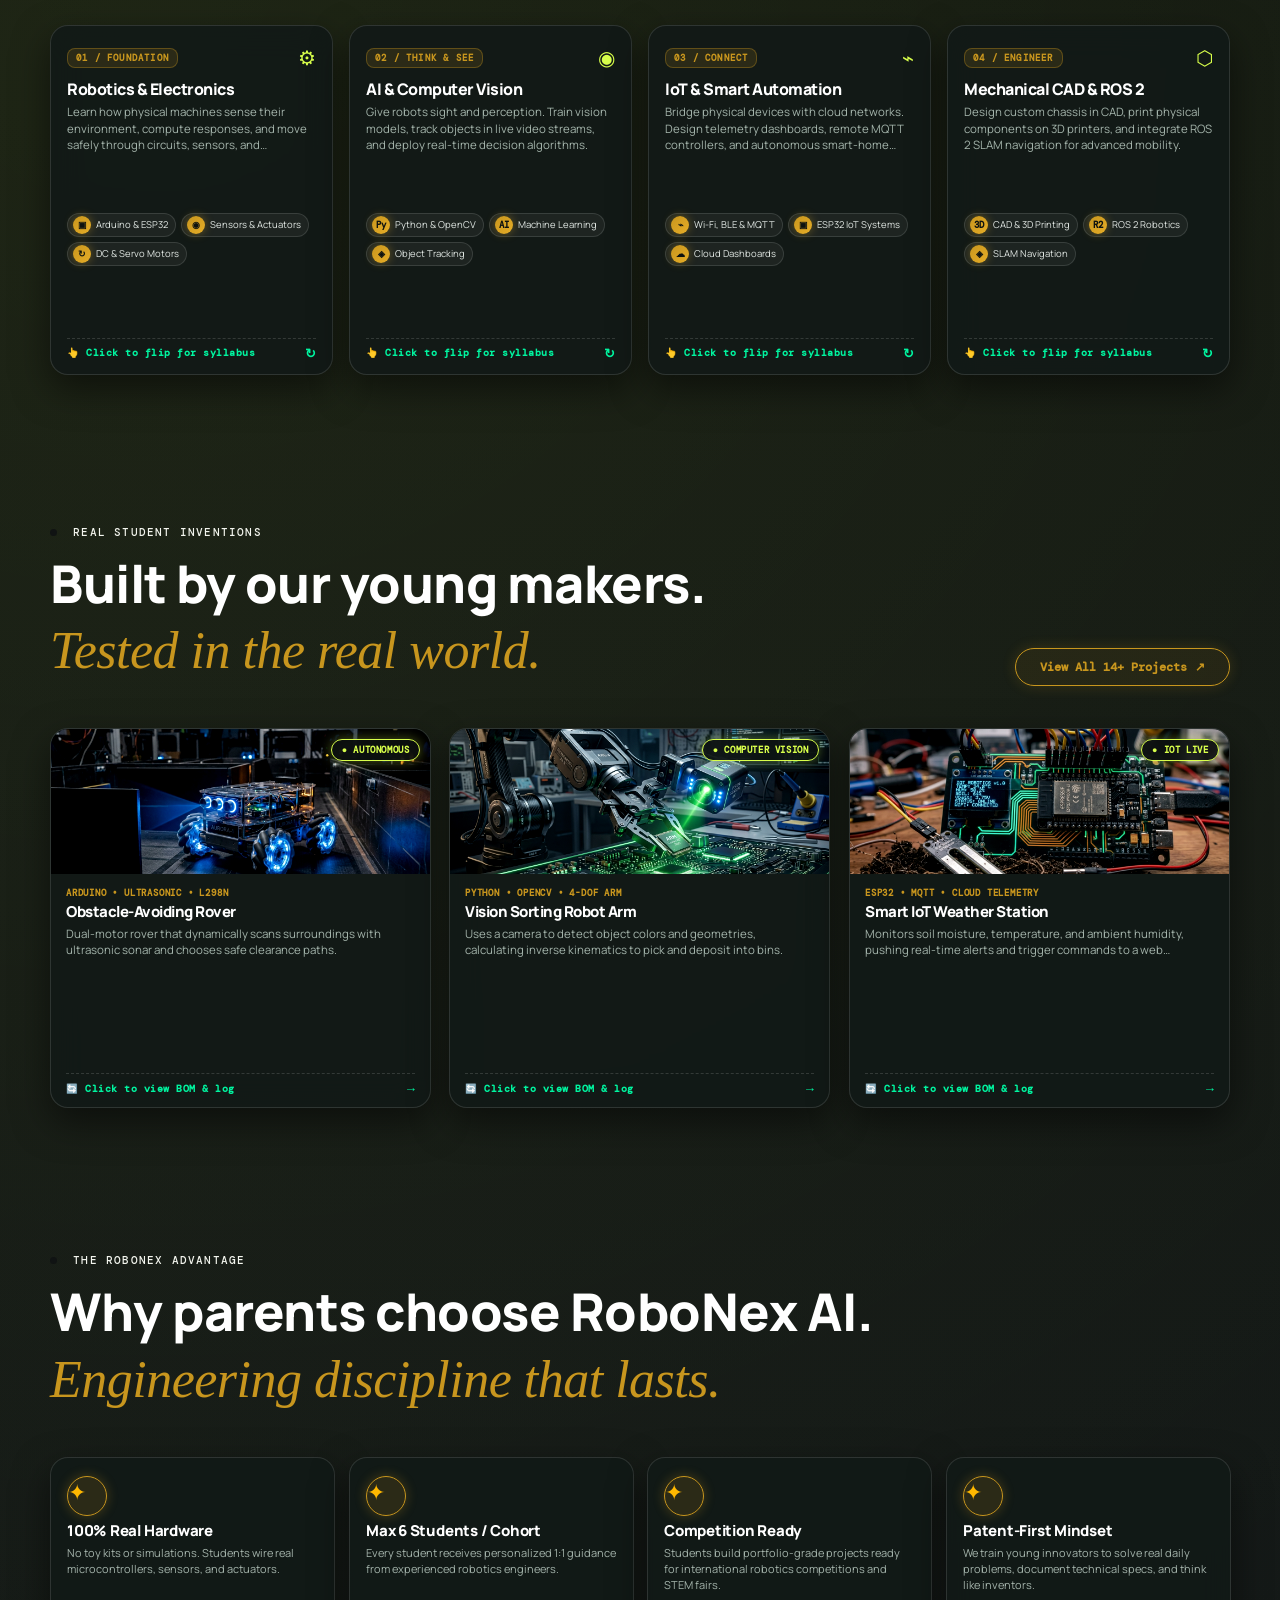
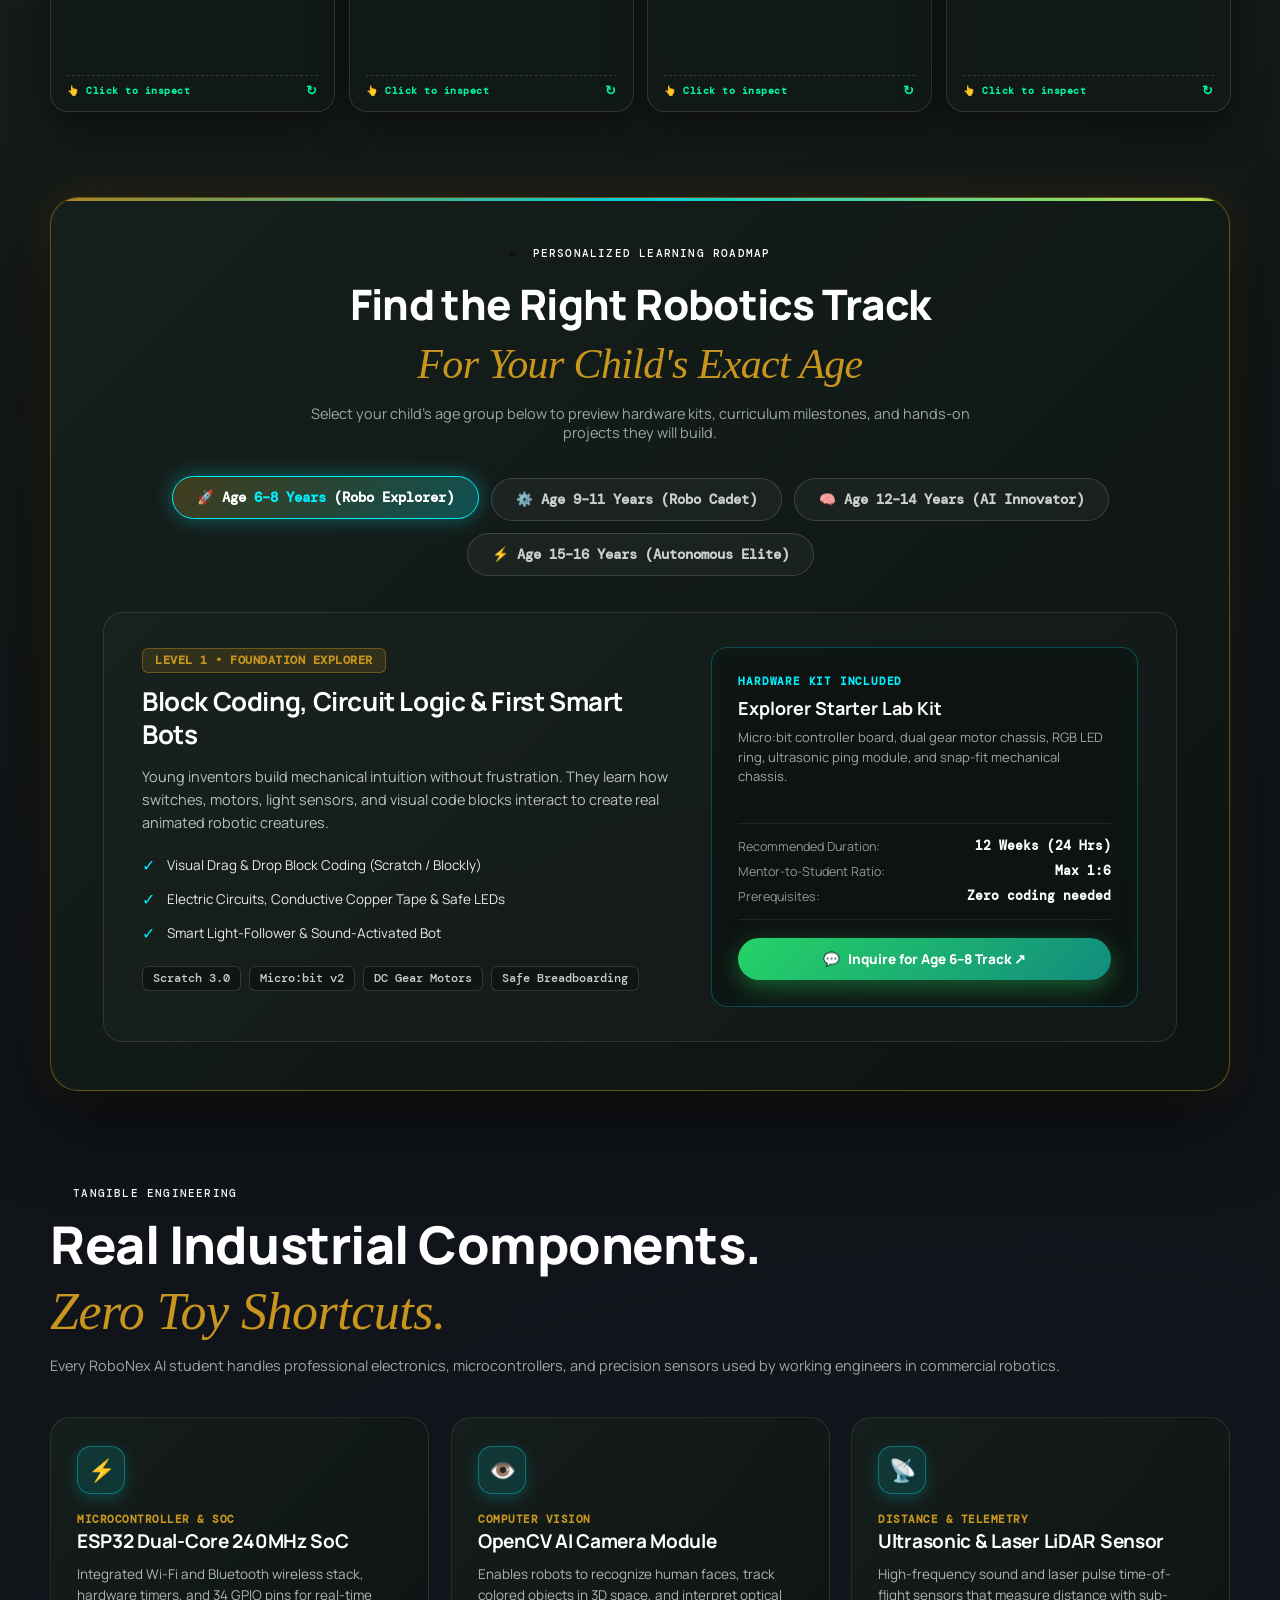
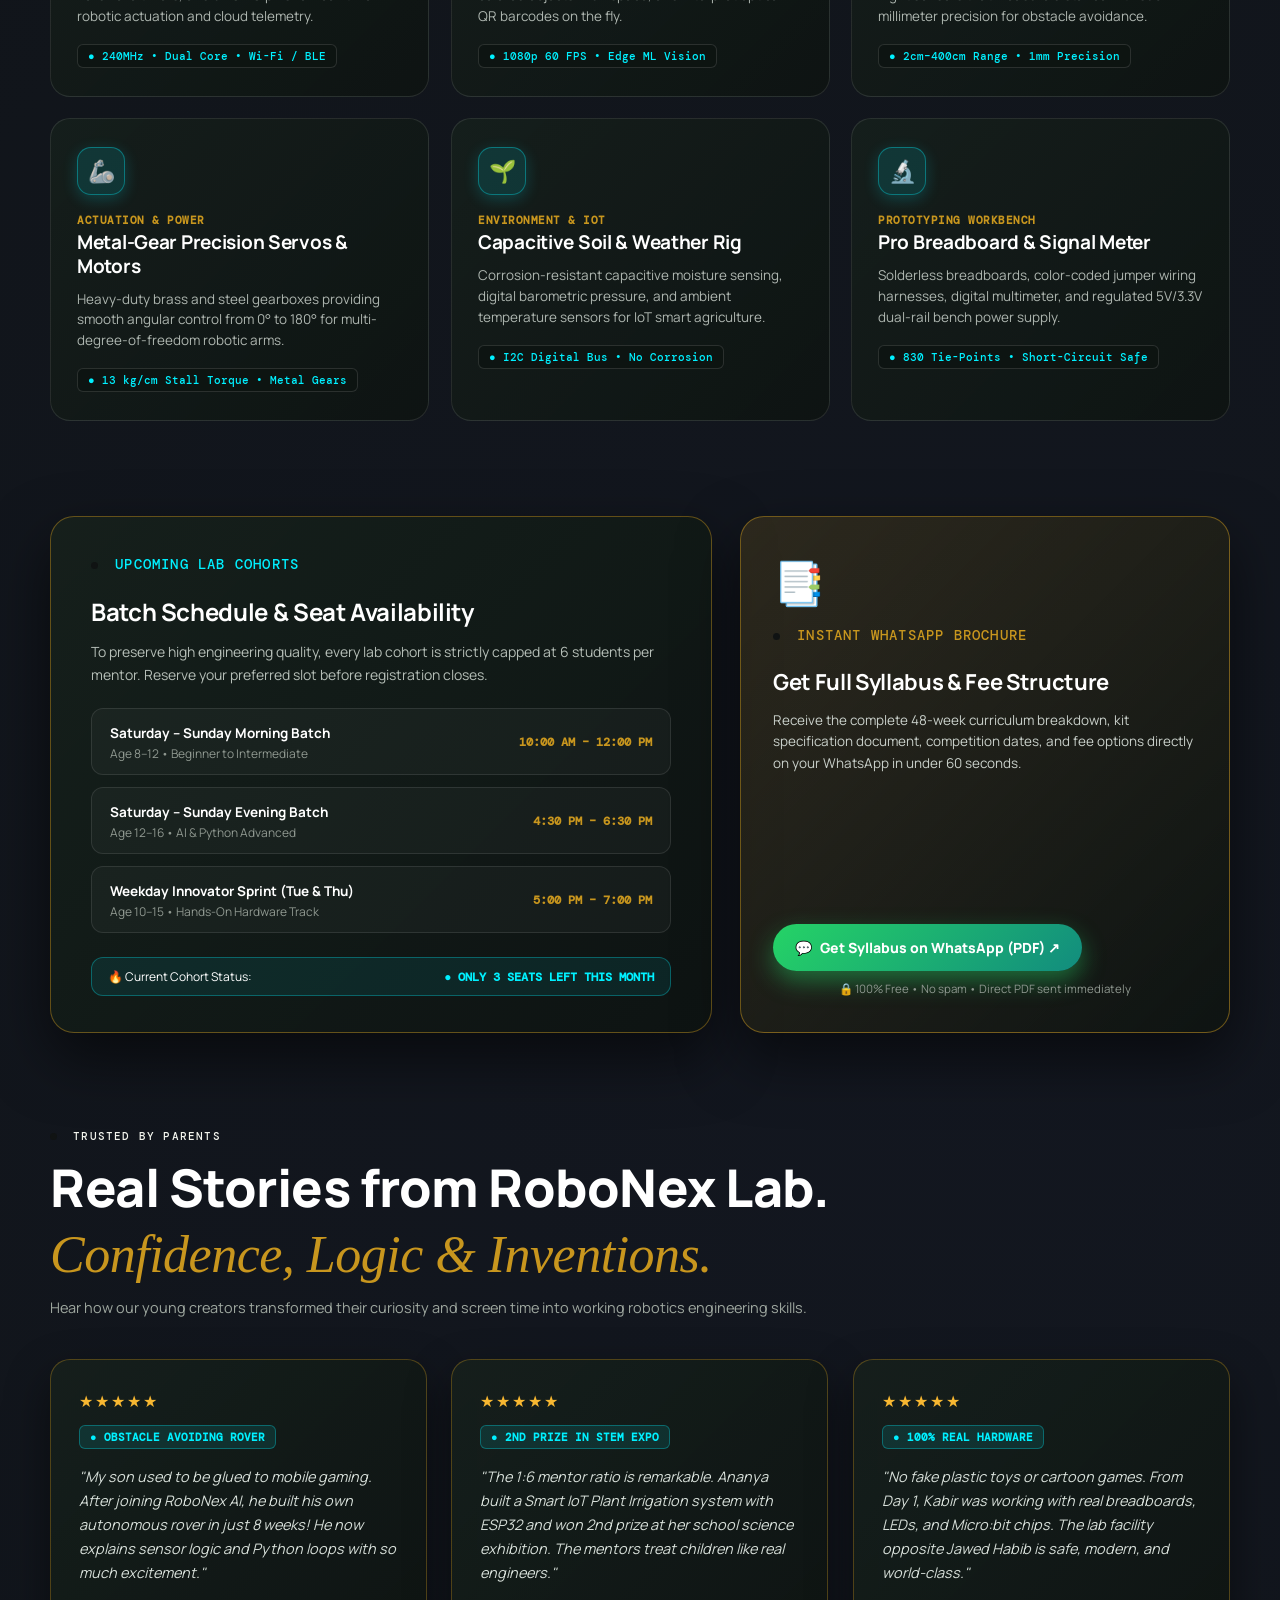
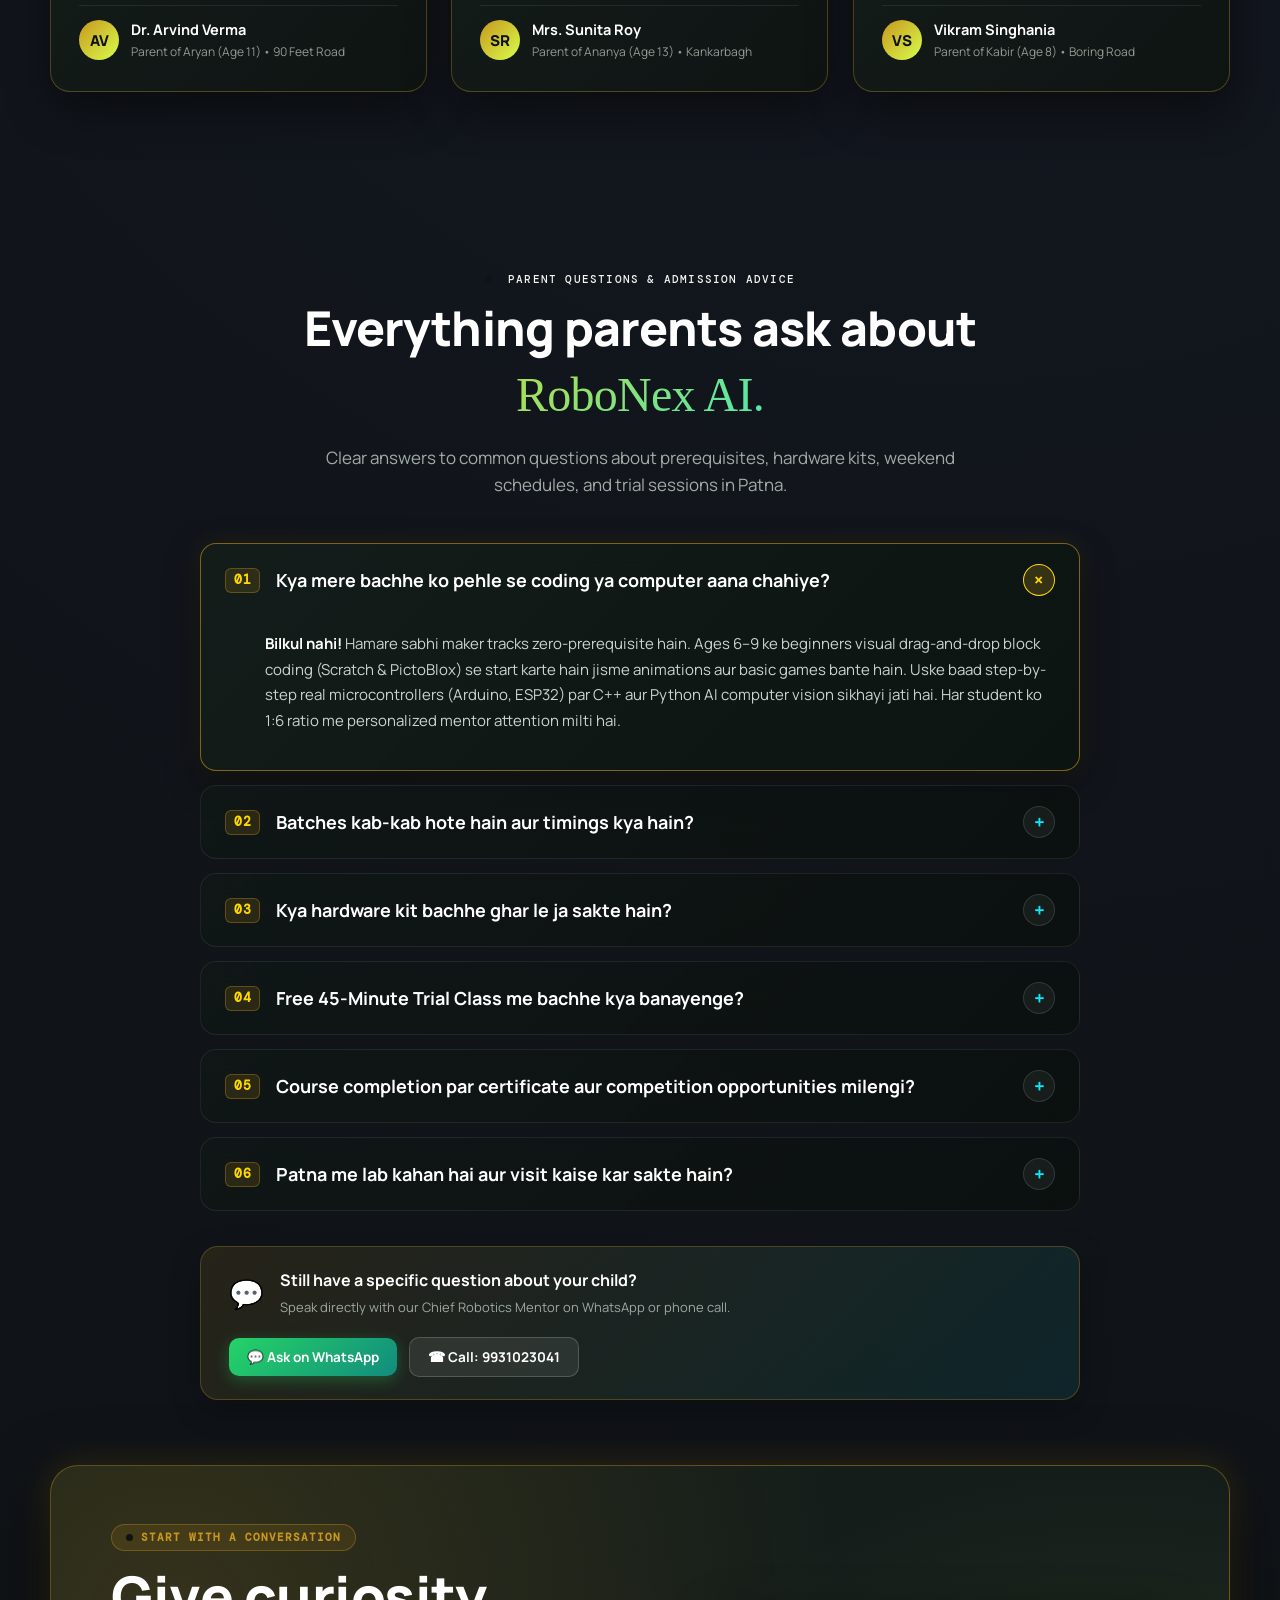
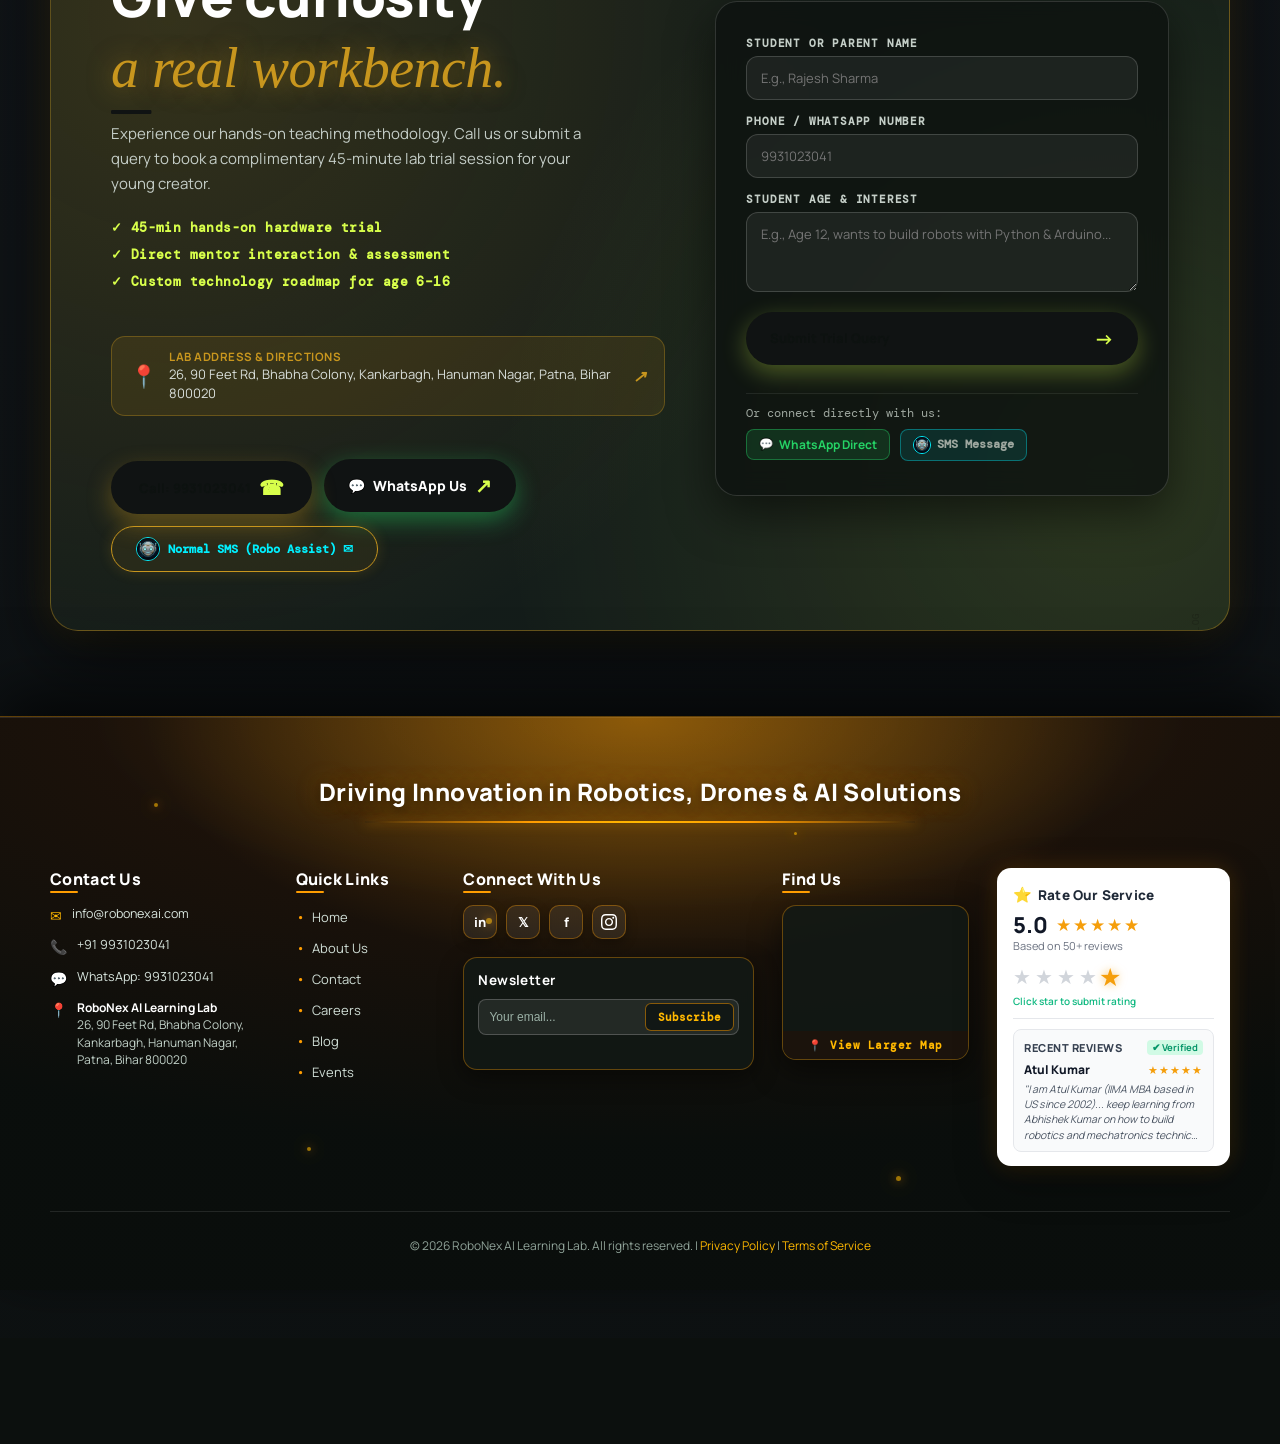
==== commit a37390a4: "feat(mobile): production-ready responsive system v2.0 - zero overlap all devices - Add PRODUCTION MO" ====
--- a/index.html
+++ b/index.html
@@ -3,7 +3,7 @@
 
 <head>
   <meta charset="UTF-8" />
-  <meta name="viewport" content="width=device-width, initial-scale=1.0" />
+  <meta name="viewport" content="width=device-width, initial-scale=1.0, viewport-fit=cover" />
   <title>RoboNex AI | Hands-On AI &amp; Robotics Learning Lab for Young Creators</title>
   <meta name="description"
     content="RoboNex AI is an elite hands-on robotics, coding, computer vision and artificial intelligence learning lab for young innovators aged 6-16." />
@@ -12,7 +12,7 @@
   <link
     href="https://fonts.googleapis.com/css2?family=DM+Mono:wght@400;500&family=Manrope:wght@400;500;600;700;800&display=swap"
     rel="stylesheet" />
-  <link rel="stylesheet" href="style.css?v=20261006v6" />
+  <link rel="stylesheet" href="style.css?v=20261006prod2" />
   <link rel="icon" type="image/png" href="favicon.png" />
   <link rel="shortcut icon" href="favicon.ico" />
   <!-- Production PWA & Theme Meta -->
@@ -27,19 +27,19 @@
   <meta property="og:site_name" content="RoboNex AI" />
   <meta property="og:title" content="RoboNex AI – Robotics &amp; AI Learning Lab for Kids (Patna)" />
   <meta property="og:description" content="Ages 6–16 | Hands-on Arduino, Drone &amp; AI Vision at Pillar No. 26, Patna. Book Free 45-Min Trial." />
-  <meta property="og:image" content="https://amansingh2024.github.io/robonex-ai-website/og-banner.jpg" />
-  <meta property="og:image:secure_url" content="https://amansingh2024.github.io/robonex-ai-website/og-banner.jpg" />
+  <meta property="og:image" content="https://amansingh2024.github.io/robonex-ai/og-banner.jpg" />
+  <meta property="og:image:secure_url" content="https://amansingh2024.github.io/robonex-ai/og-banner.jpg" />
   <meta property="og:image:type" content="image/jpeg" />
   <meta property="og:image:width" content="1200" />
   <meta property="og:image:height" content="630" />
   <meta property="og:image:alt" content="RoboNex AI - Robotics &amp; AI Learning Lab for Kids in Patna" />
-  <meta property="og:url" content="https://amansingh2024.github.io/robonex-ai-website/" />
+  <meta property="og:url" content="https://amansingh2024.github.io/robonex-ai/" />
 
   <!-- Twitter / X Card Meta -->
   <meta name="twitter:card" content="summary_large_image" />
   <meta name="twitter:title" content="RoboNex AI – Robotics &amp; AI Learning Lab for Kids (Patna)" />
   <meta name="twitter:description" content="Ages 6–16 | Hands-on Arduino, Drone &amp; AI Vision at Pillar No. 26, Patna. Book Free 45-Min Trial." />
-  <meta name="twitter:image" content="https://amansingh2024.github.io/robonex-ai-website/og-banner.jpg" />
+  <meta name="twitter:image" content="https://amansingh2024.github.io/robonex-ai/og-banner.jpg" />
   <meta name="twitter:image:alt" content="RoboNex AI - Robotics &amp; AI Learning Lab for Kids in Patna" />
 
   <!-- JSON-LD Structured Data: LocalBusiness & EducationalOrganization -->
--- a/style.css
+++ b/style.css
@@ -15018,3 +15018,664 @@
     margin-top: 10px !important;
   }
 }
+
+/* ============================================================
+   PRODUCTION MOBILE-FIRST RESPONSIVE SYSTEM v2.0
+   Covers: 320px → 480px → 600px → 768px
+   Zero overlap guarantee for all devices
+   ============================================================ */
+
+/* --- Global Safe Box Model --- */
+*,
+*::before,
+*::after {
+  box-sizing: border-box;
+}
+
+html, body {
+  width: 100%;
+  max-width: 100vw;
+  overflow-x: hidden;
+}
+
+/* --- Navigation: No overlap on any device --- */
+@media (max-width: 900px) {
+  .nav {
+    position: fixed;
+    top: 0;
+    left: 0;
+    right: 0;
+    z-index: 9999;
+    display: flex;
+    align-items: center;
+    justify-content: space-between;
+    padding: 0 16px;
+    height: 64px;
+    min-height: 64px;
+    background: rgba(12, 18, 16, 0.97);
+    backdrop-filter: blur(16px);
+    -webkit-backdrop-filter: blur(16px);
+    border-bottom: 1px solid rgba(216, 255, 75, 0.12);
+    box-shadow: 0 4px 24px rgba(0,0,0,0.35);
+    width: 100% !important;
+    max-width: 100vw !important;
+    box-sizing: border-box;
+  }
+
+  .brand {
+    flex: 1;
+    min-width: 0;
+  }
+
+  .brand-logo {
+    height: 36px;
+    width: auto;
+    max-width: 140px;
+    object-fit: contain;
+  }
+
+  .menu {
+    display: flex !important;
+    align-items: center;
+    justify-content: center;
+    width: 44px;
+    height: 44px;
+    min-width: 44px;
+    border: none;
+    background: rgba(216,255,75,0.1);
+    border-radius: 10px;
+    font-size: 20px;
+    cursor: pointer;
+    flex-shrink: 0;
+    touch-action: manipulation;
+  }
+
+  .nav nav {
+    position: fixed;
+    top: 64px;
+    left: 0;
+    right: 0;
+    width: 100vw;
+    max-width: 100vw;
+    background: rgba(10, 15, 13, 0.98);
+    backdrop-filter: blur(20px);
+    -webkit-backdrop-filter: blur(20px);
+    border-bottom: 1px solid rgba(216,255,75,0.1);
+    display: none;
+    flex-direction: column;
+    gap: 0;
+    padding: 12px 0 20px;
+    z-index: 9998;
+    box-shadow: 0 8px 32px rgba(0,0,0,0.4);
+    box-sizing: border-box;
+  }
+
+  .nav nav.open {
+    display: flex !important;
+  }
+
+  .nav nav > a {
+    display: block;
+    padding: 14px 24px;
+    font-size: 15px;
+    font-weight: 600;
+    border-bottom: 1px solid rgba(255,255,255,0.05);
+    width: 100%;
+    text-align: left;
+  }
+
+  .nav nav > .nav-cta {
+    margin: 12px 20px 0;
+    padding: 14px 24px;
+    border-radius: 12px;
+    text-align: center;
+    border-bottom: none;
+  }
+}
+
+/* --- Hero Section: No overflow, full height --- */
+@media (max-width: 768px) {
+  .home-hero {
+    position: relative;
+    min-height: 100dvh;
+    min-height: 100svh;
+    height: auto;
+    overflow: hidden;
+    display: flex;
+    align-items: flex-end;
+  }
+
+  .home-hero-media {
+    position: absolute;
+    inset: 0;
+    width: 100%;
+    height: 100%;
+    z-index: 0;
+  }
+
+  .home-hero-video,
+  .home-hero-media video,
+  .home-hero-media img {
+    width: 100%;
+    height: 100%;
+    object-fit: cover;
+    object-position: 65% center;
+  }
+
+  .home-video-overlay,
+  .home-glow {
+    position: absolute;
+    inset: 0;
+    pointer-events: none;
+  }
+
+  .home-hero-inner {
+    position: relative;
+    z-index: 2;
+    width: 100%;
+    max-width: 100%;
+    padding: 80px 16px 32px;
+    box-sizing: border-box;
+    display: flex;
+    flex-direction: column;
+    justify-content: flex-end;
+    min-height: 100dvh;
+    min-height: 100svh;
+  }
+
+  .home-summary {
+    width: 100%;
+    max-width: 100%;
+    padding: 20px 18px 18px;
+    box-sizing: border-box;
+    margin: 0;
+    background: rgba(12,18,16,0.72);
+    border-radius: 20px;
+    border: 1px solid rgba(216,255,75,0.15);
+    backdrop-filter: blur(8px);
+    -webkit-backdrop-filter: blur(8px);
+  }
+
+  .home-summary h1 {
+    font-size: clamp(34px, 10.5vw, 58px) !important;
+    line-height: 1.1;
+    word-break: break-word;
+    overflow-wrap: anywhere;
+    margin: 0 0 8px;
+  }
+
+  .home-summary h1 em {
+    display: block;
+    font-size: inherit;
+  }
+
+  .hero-truth {
+    font-size: 10px;
+    line-height: 1.5;
+    margin: 12px 0 14px;
+    padding-left: 10px;
+    gap: 4px;
+  }
+
+  .home-lead {
+    font-size: 12px !important;
+    line-height: 1.55;
+    max-width: 100% !important;
+    margin: 0 0 16px;
+  }
+
+  .home-actions {
+    display: flex;
+    flex-wrap: wrap;
+    gap: 10px;
+    align-items: center;
+  }
+
+  .home-actions .button {
+    min-height: 46px;
+    padding: 0 20px;
+    font-size: 13px;
+    white-space: nowrap;
+  }
+
+  .home-phone {
+    font-size: 12px !important;
+    padding: 10px 0;
+  }
+}
+
+/* --- Cards & Grids: Single column on mobile --- */
+@media (max-width: 768px) {
+  .what-we-do-grid,
+  .eco-cards-grid,
+  .all-projects,
+  .tree-grid,
+  .topic-grid,
+  .pillars-grid,
+  .home-pillars {
+    display: grid !important;
+    grid-template-columns: 1fr !important;
+    gap: 16px !important;
+    width: 100% !important;
+    max-width: 100% !important;
+    padding: 0 !important;
+    box-sizing: border-box;
+  }
+
+  .what-card,
+  .eco-card,
+  .all-projects article,
+  .home-pillar,
+  .tree-card,
+  .topic-panel {
+    width: 100% !important;
+    max-width: 100% !important;
+    min-width: 0 !important;
+    box-sizing: border-box !important;
+    overflow: hidden;
+  }
+
+  /* Flip cards: full width, no horizontal overflow */
+  .flip-card,
+  .flip-card-inner,
+  .flip-card-front,
+  .flip-card-back {
+    width: 100% !important;
+    max-width: 100% !important;
+    min-width: 0 !important;
+    box-sizing: border-box !important;
+  }
+
+  .flip-card {
+    min-height: 380px;
+  }
+
+  .flip-card-back {
+    overflow-y: auto;
+    -webkit-overflow-scrolling: touch;
+  }
+
+  .back-details-list {
+    gap: 10px;
+  }
+
+  .back-detail-item {
+    padding: 10px 12px;
+    font-size: 12px;
+  }
+
+  .back-detail-item strong {
+    font-size: 11px;
+  }
+
+  .back-actions {
+    flex-direction: column;
+    gap: 8px;
+  }
+
+  .btn-flip-return,
+  .btn-flip-cta {
+    width: 100%;
+    text-align: center;
+    padding: 12px;
+    font-size: 13px;
+  }
+}
+
+/* --- Eco Cards icon bar scroll --- */
+@media (max-width: 768px) {
+  .eco-icons-bar {
+    display: flex;
+    overflow-x: auto;
+    -webkit-overflow-scrolling: touch;
+    scroll-snap-type: x mandatory;
+    gap: 8px;
+    padding: 8px 16px;
+    scrollbar-width: none;
+    -ms-overflow-style: none;
+    width: 100%;
+    box-sizing: border-box;
+  }
+
+  .eco-icons-bar::-webkit-scrollbar {
+    display: none;
+  }
+
+  .eco-icon-tab {
+    flex-shrink: 0;
+    scroll-snap-align: start;
+    min-width: 70px;
+    padding: 8px 10px;
+    font-size: 9px;
+  }
+
+  .tab-icon-wrap svg {
+    width: 22px;
+    height: 22px;
+  }
+}
+
+/* --- Section spacing & wraps --- */
+@media (max-width: 768px) {
+  .wrap,
+  section.wrap,
+  .what-we-do-section,
+  .how-we-do-section,
+  .home-contact,
+  .learning-tree,
+  .lab-layout {
+    width: calc(100% - 28px) !important;
+    max-width: 100% !important;
+    margin-left: auto !important;
+    margin-right: auto !important;
+    padding-left: 0 !important;
+    padding-right: 0 !important;
+    box-sizing: border-box !important;
+  }
+
+  section {
+    padding-top: 40px !important;
+    padding-bottom: 40px !important;
+    overflow: hidden;
+  }
+
+  h2 {
+    font-size: clamp(22px, 7vw, 38px) !important;
+    word-break: break-word;
+    overflow-wrap: anywhere;
+  }
+
+  h3 {
+    font-size: clamp(16px, 5vw, 24px) !important;
+    word-break: break-word;
+  }
+}
+
+/* --- Contact/Form section --- */
+@media (max-width: 768px) {
+  .home-contact {
+    padding: 28px 18px !important;
+    border-radius: 20px !important;
+  }
+
+  .query-form {
+    padding: 20px 16px !important;
+    border-radius: 16px !important;
+  }
+
+  .query-form input,
+  .query-form textarea,
+  .query-form select {
+    width: 100% !important;
+    max-width: 100% !important;
+    font-size: 16px; /* Prevents iOS auto-zoom */
+    padding: 12px 14px;
+    border-radius: 12px !important;
+    box-sizing: border-box !important;
+    touch-action: manipulation;
+  }
+
+  .query-form button[type="submit"],
+  .query-form .button {
+    width: 100%;
+    padding: 14px;
+    font-size: 14px;
+    border-radius: 12px !important;
+    touch-action: manipulation;
+    min-height: 48px;
+  }
+}
+
+/* --- What-we-do header --- */
+@media (max-width: 768px) {
+  .what-we-do-header,
+  .how-we-do-header {
+    text-align: center;
+    padding: 0 8px;
+  }
+
+  .what-we-do-title,
+  .how-we-do-title {
+    font-size: clamp(24px, 8vw, 40px) !important;
+  }
+
+  .what-we-do-subtitle,
+  .how-we-do-subtitle {
+    font-size: 13px !important;
+    line-height: 1.5;
+  }
+
+  .what-we-do-pill,
+  .how-we-do-pill {
+    font-size: 9px;
+    letter-spacing: 1px;
+  }
+}
+
+/* --- Lab layout fix --- */
+@media (max-width: 768px) {
+  .lab-layout {
+    display: flex !important;
+    flex-direction: column !important;
+    gap: 24px !important;
+  }
+
+  .lab-photo-frame {
+    min-height: 240px !important;
+    width: 100% !important;
+    border-radius: 16px !important;
+  }
+
+  .lab-photo-frame img {
+    min-height: 240px !important;
+  }
+
+  .lab-tools-list {
+    width: 100% !important;
+  }
+
+  .lab-detail-strip {
+    display: grid !important;
+    grid-template-columns: 1fr 1fr !important;
+    gap: 10px !important;
+    font-size: 9px !important;
+    padding-bottom: 30px !important;
+  }
+}
+
+/* --- Inner pages (curriculum, projects, lab, topic) --- */
+@media (max-width: 768px) {
+  .inner-hero {
+    padding-top: 80px !important;
+    padding-bottom: 40px !important;
+  }
+
+  .inner-hero h1 {
+    font-size: clamp(28px, 9vw, 48px) !important;
+    line-height: 1.15;
+    word-break: break-word;
+  }
+
+  .inner-hero p {
+    font-size: 13px !important;
+  }
+
+  .all-projects {
+    grid-template-columns: 1fr !important;
+  }
+
+  .all-projects article {
+    border-radius: 18px !important;
+  }
+}
+
+/* --- Curriculum tree cards --- */
+@media (max-width: 768px) {
+  .tree-grid {
+    grid-template-columns: 1fr !important;
+    gap: 12px !important;
+  }
+
+  .tree-card {
+    padding: 20px 16px !important;
+    border-radius: 18px !important;
+  }
+
+  .tree-card h2 {
+    white-space: normal !important;
+    width: auto !important;
+    font-size: 16px !important;
+    overflow-wrap: anywhere !important;
+  }
+}
+
+/* --- WhatsApp/fixed CTA buttons --- */
+@media (max-width: 768px) {
+  .whatsapp-float,
+  [class*="whatsapp"],
+  .fixed-cta,
+  .chat-widget,
+  [class*="chat-btn"],
+  [class*="need-help"] {
+    bottom: 16px !important;
+    right: 12px !important;
+    z-index: 8000 !important;
+    max-width: calc(100vw - 24px) !important;
+  }
+}
+
+/* --- Mobile bottom bar (if present) --- */
+@media (max-width: 768px) {
+  .mobile-bottom-bar,
+  [class*="bottom-bar"],
+  [class*="mobile-bar"] {
+    position: fixed;
+    bottom: 0;
+    left: 0;
+    right: 0;
+    width: 100%;
+    box-sizing: border-box;
+    z-index: 7000;
+    padding: 10px 12px;
+  }
+
+  /* Ensure content above bottom bar has padding */
+  body {
+    padding-bottom: env(safe-area-inset-bottom, 0px);
+  }
+}
+
+/* --- Extra small phones (320px - 375px) --- */
+@media (max-width: 375px) {
+  .home-summary h1 {
+    font-size: clamp(30px, 9.5vw, 44px) !important;
+  }
+
+  .home-summary {
+    padding: 16px 14px !important;
+  }
+
+  .hero-truth {
+    font-size: 9px;
+  }
+
+  .home-lead {
+    font-size: 11px !important;
+  }
+
+  .home-actions .button {
+    font-size: 12px;
+    padding: 0 14px;
+    min-height: 42px;
+  }
+
+  h2 {
+    font-size: clamp(20px, 8vw, 32px) !important;
+  }
+
+  h3 {
+    font-size: clamp(14px, 5.5vw, 20px) !important;
+  }
+
+  .eco-icon-tab {
+    min-width: 60px;
+    font-size: 8px;
+  }
+}
+
+/* --- Landscape phone fix --- */
+@media (max-height: 500px) and (orientation: landscape) {
+  .home-hero,
+  .home-hero-inner {
+    min-height: 100vw;
+  }
+
+  .home-summary h1 {
+    font-size: clamp(24px, 5vh, 40px) !important;
+  }
+
+  .hero-truth {
+    display: none;
+  }
+
+  .home-lead {
+    display: none;
+  }
+}
+
+/* --- iOS safe area insets --- */
+@supports (padding: env(safe-area-inset-bottom)) {
+  .nav {
+    padding-left: max(16px, env(safe-area-inset-left));
+    padding-right: max(16px, env(safe-area-inset-right));
+  }
+
+  .nav nav {
+    padding-left: max(0px, env(safe-area-inset-left));
+    padding-right: max(0px, env(safe-area-inset-right));
+  }
+}
+
+/* --- Prevent text overflow globally on mobile --- */
+@media (max-width: 768px) {
+  p, li, span, a, td, th, label, small {
+    max-width: 100%;
+    word-break: break-word;
+    overflow-wrap: anywhere;
+  }
+
+  img, video, iframe, canvas {
+    max-width: 100%;
+    height: auto;
+  }
+
+  table {
+    display: block;
+    overflow-x: auto;
+    -webkit-overflow-scrolling: touch;
+    width: 100%;
+  }
+}
+
+/* --- Tilt/3D effects disabled on touch devices --- */
+@media (hover: none) and (pointer: coarse) {
+  .tilt-surface,
+  [data-tilt] {
+    transform: none !important;
+    transition: none !important;
+  }
+
+  .home-pillar:hover,
+  .lab-tool:hover,
+  .tree-card:hover {
+    transform: none !important;
+  }
+
+  /* Better tap targets */
+  a, button, [role="button"] {
+    min-height: 44px;
+    min-width: 44px;
+  }
+}
+
+/* END PRODUCTION MOBILE SYSTEM v2.0 */
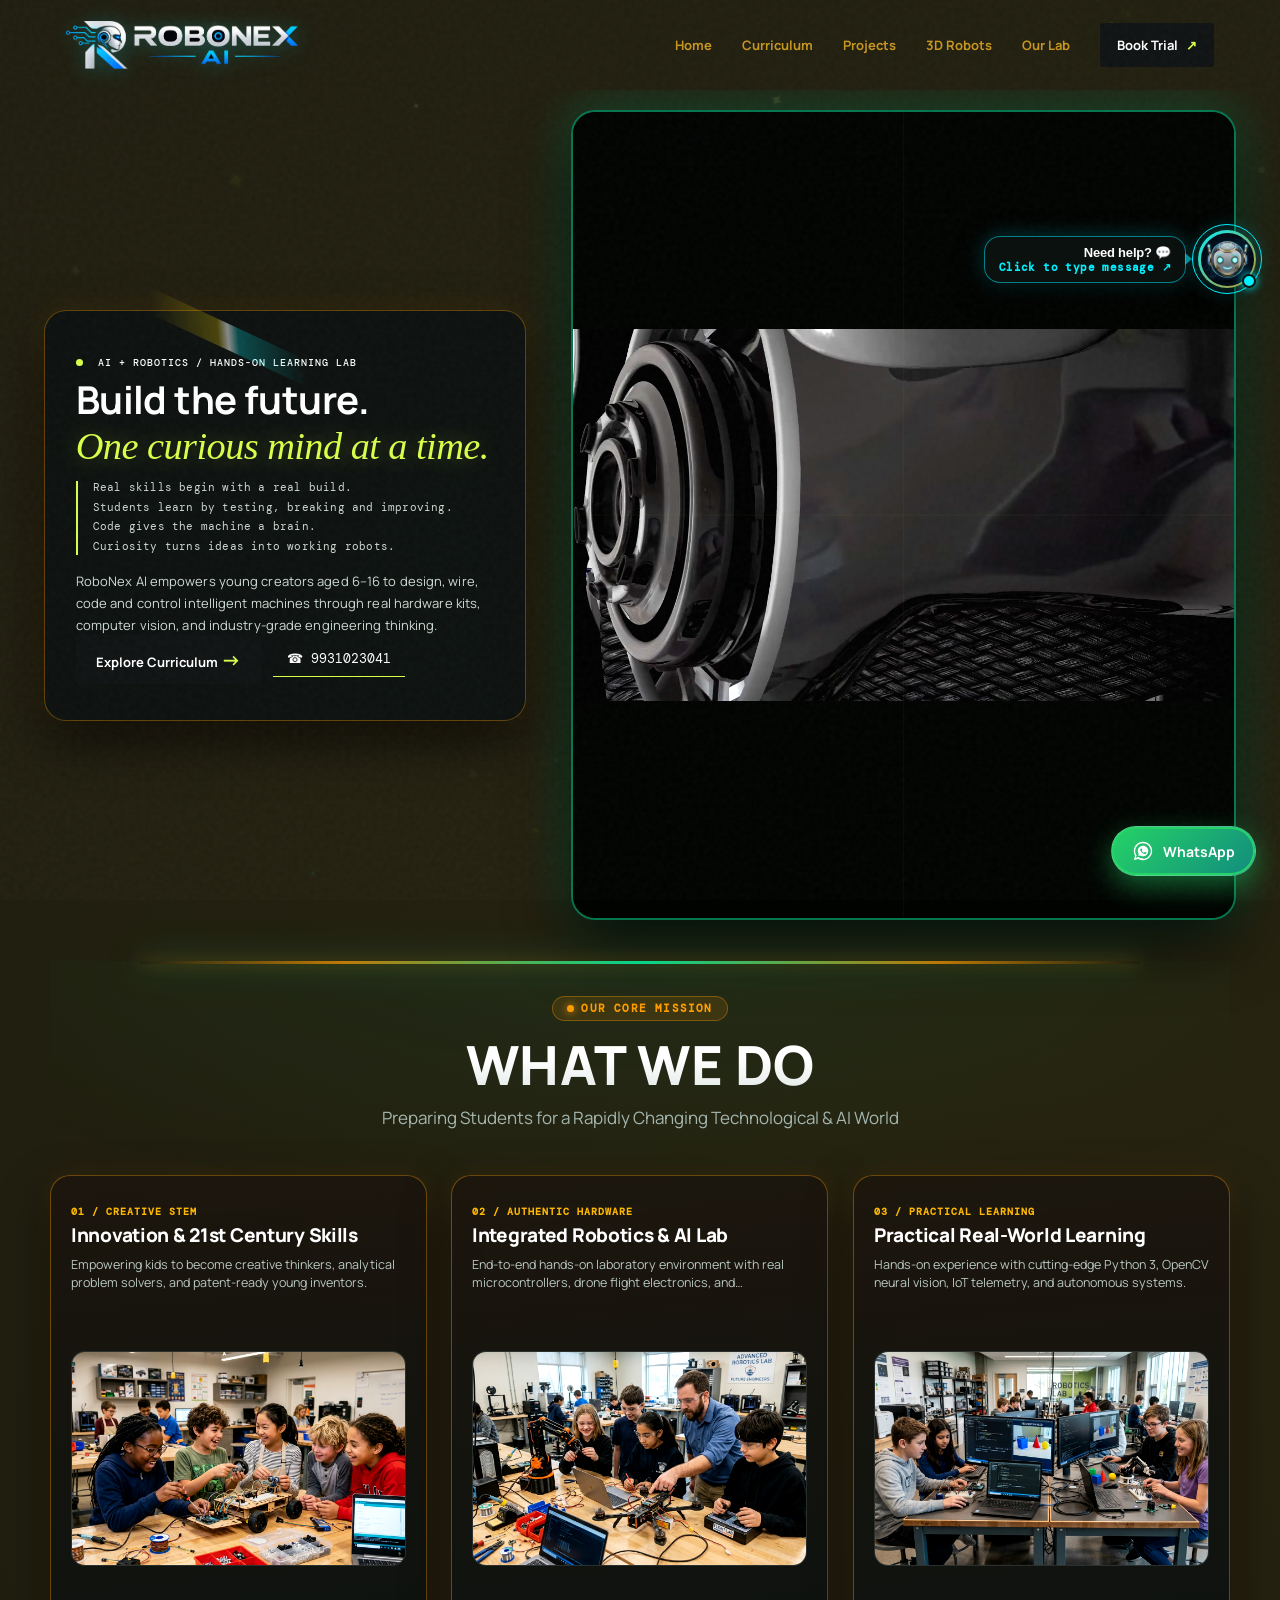
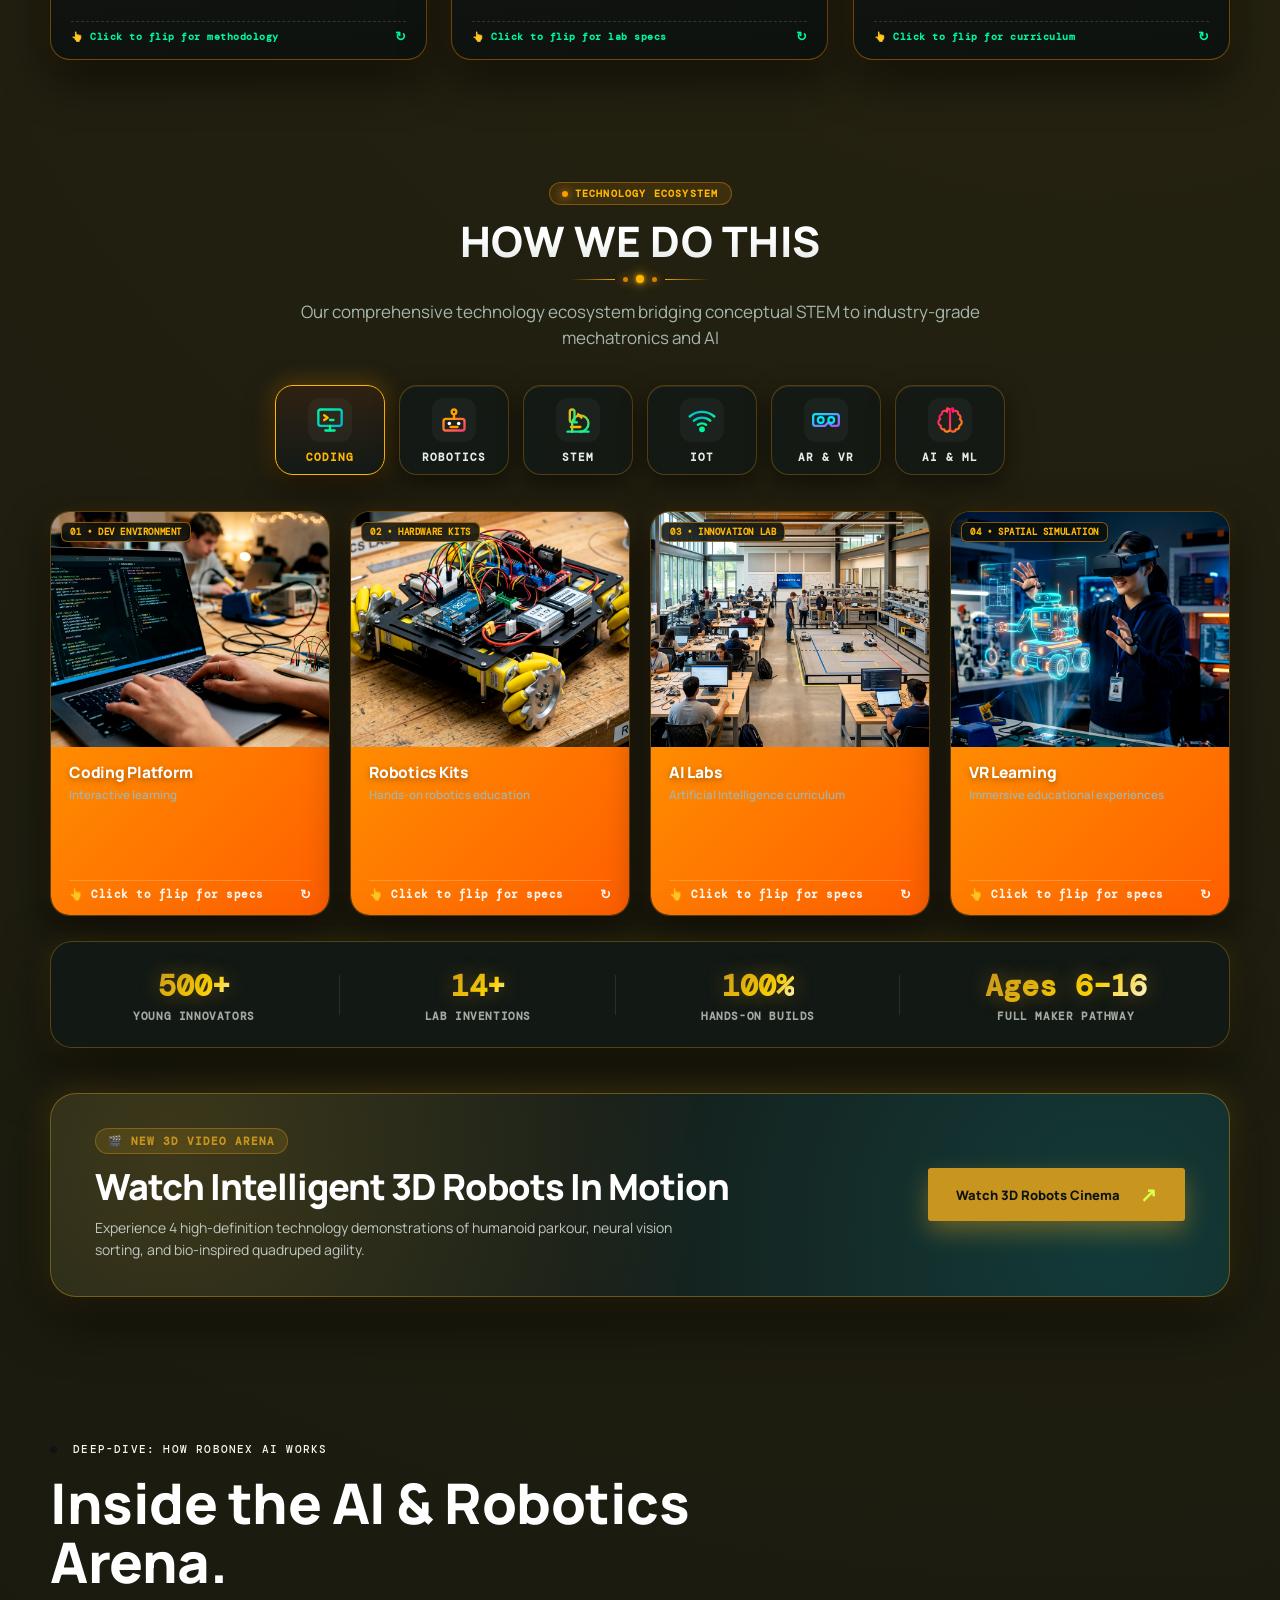
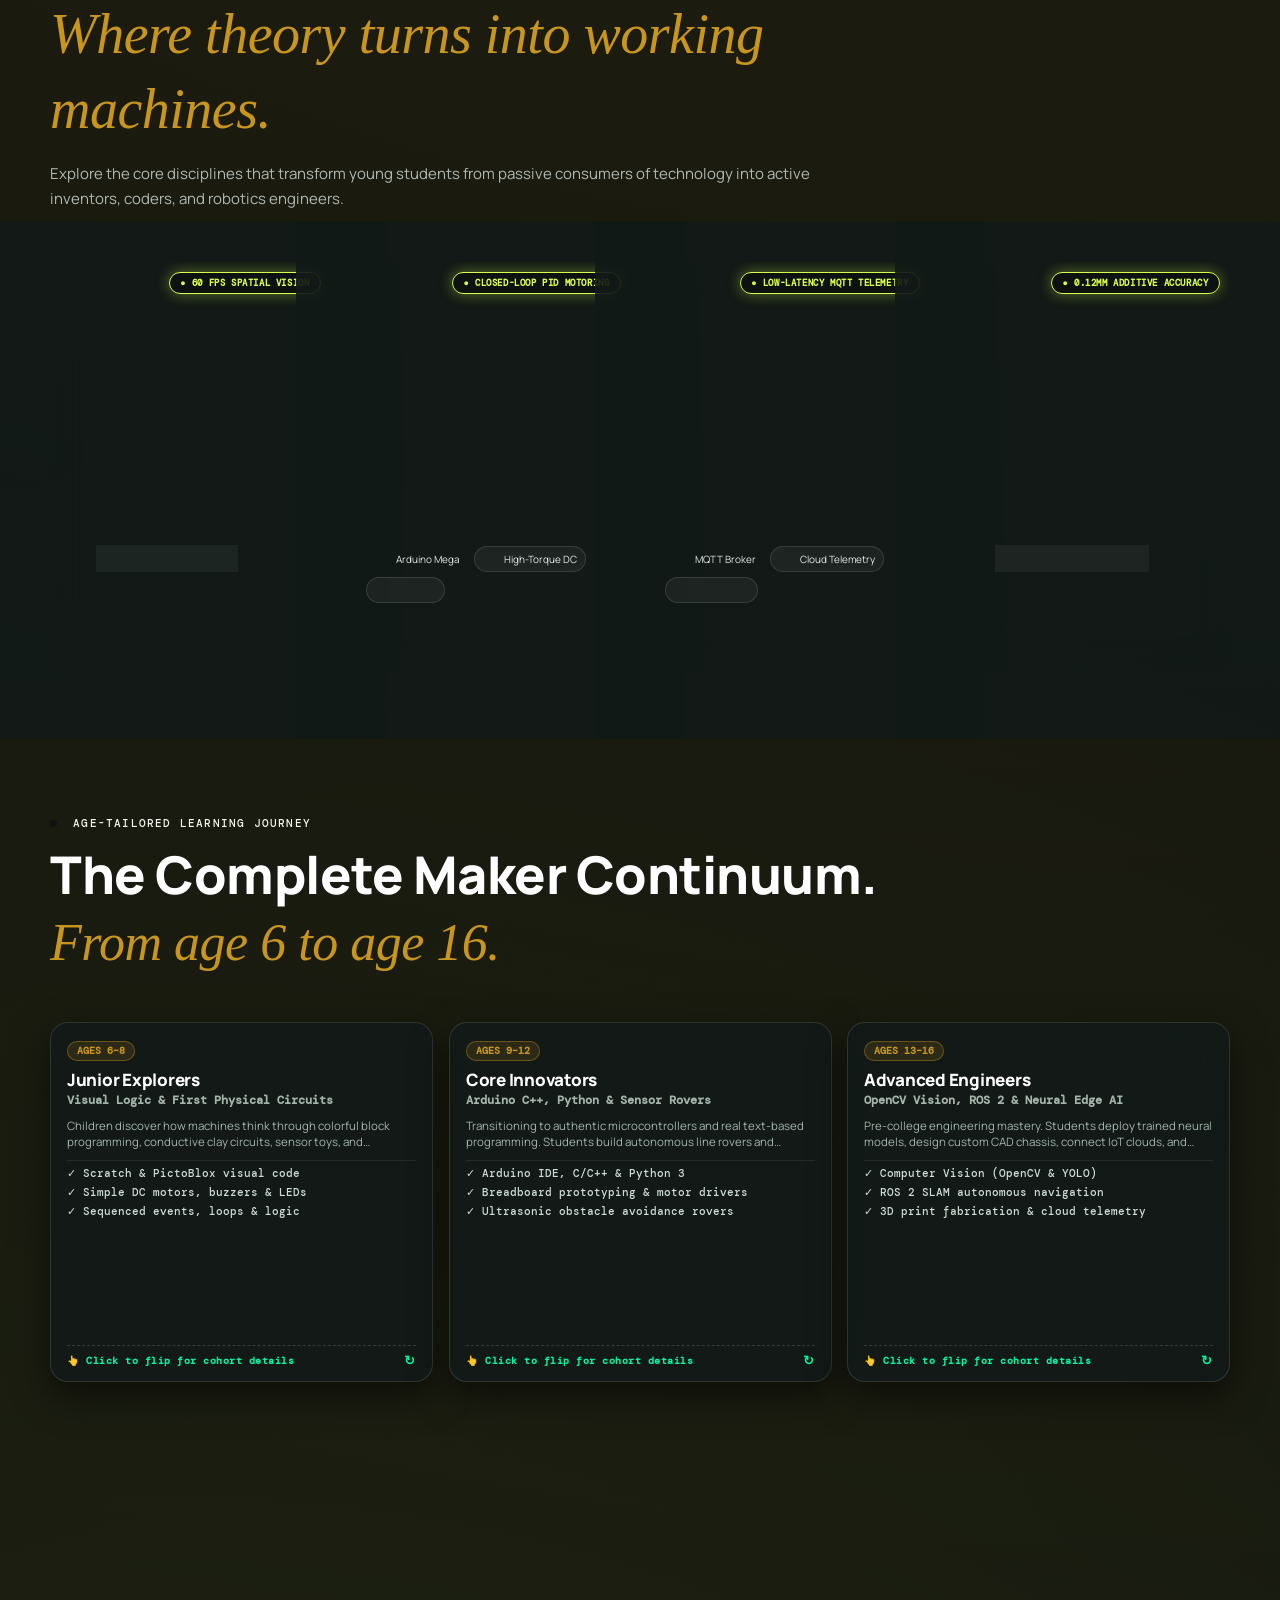
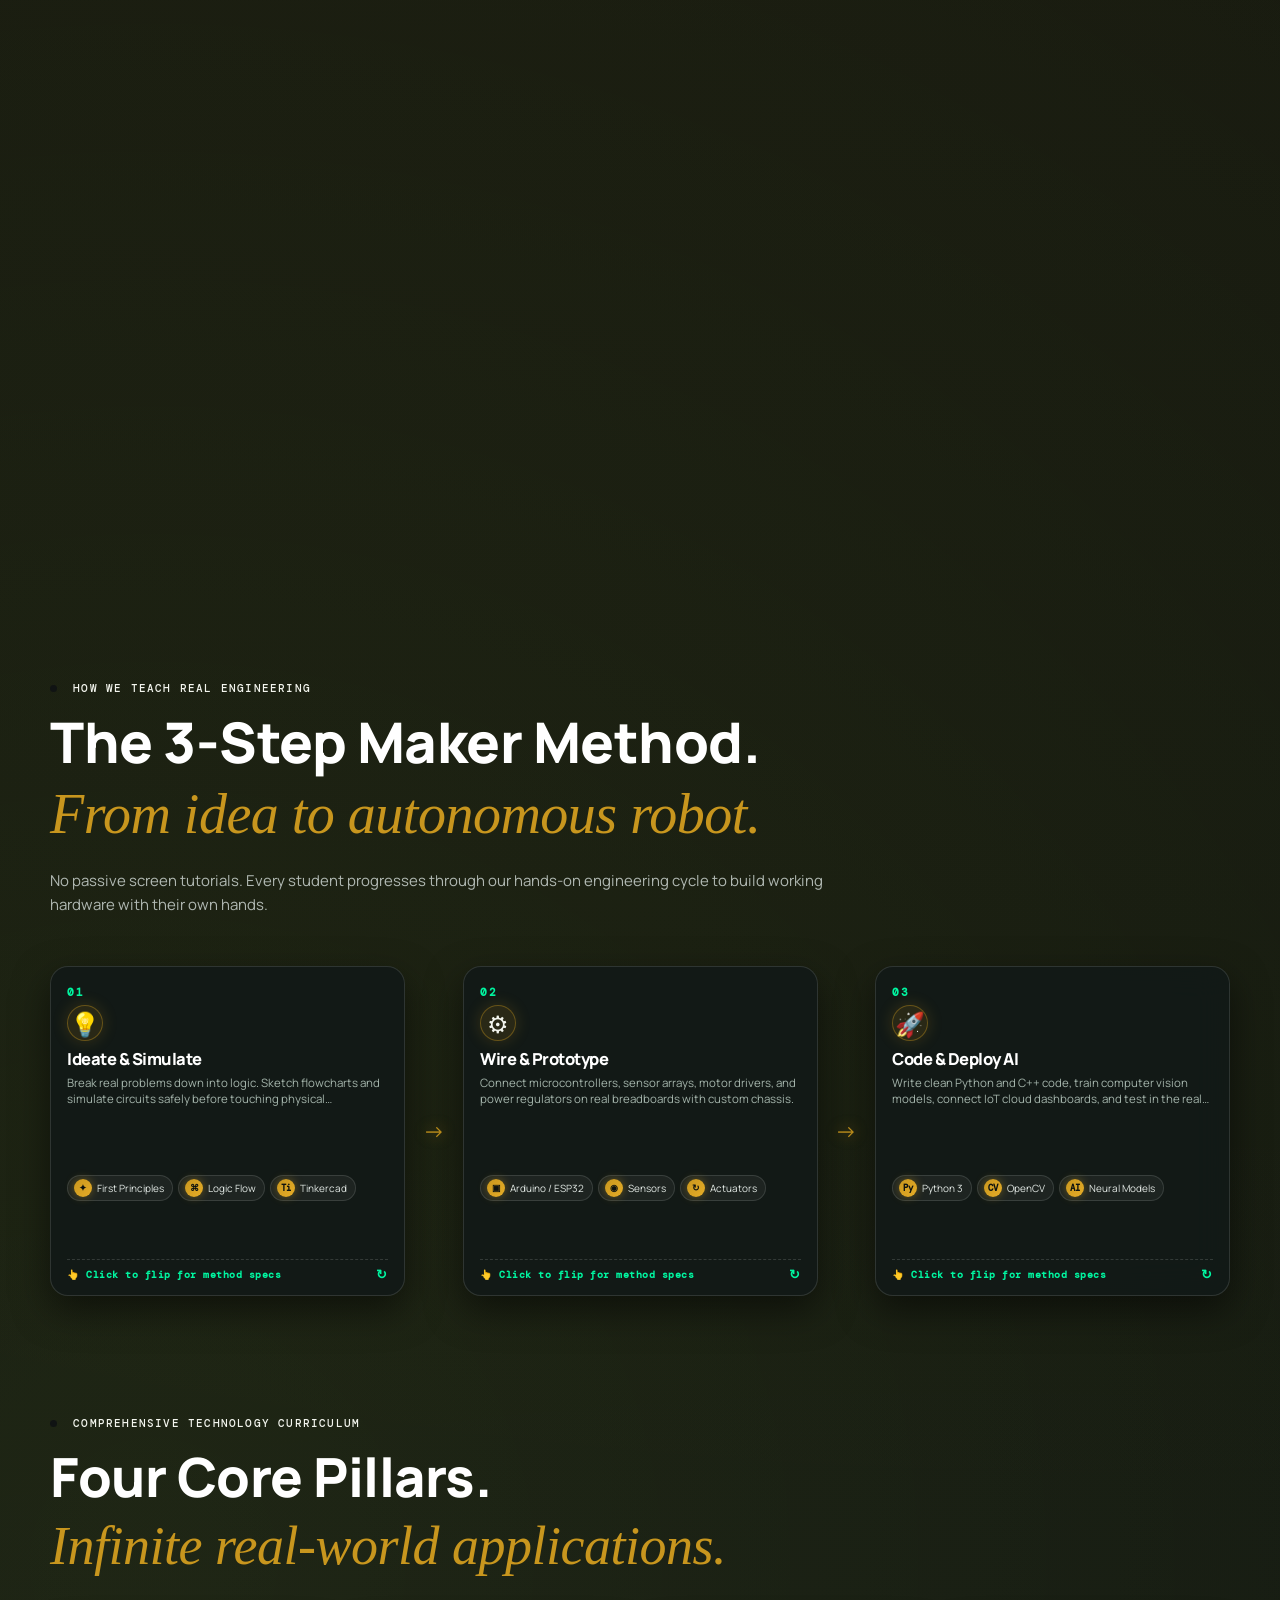
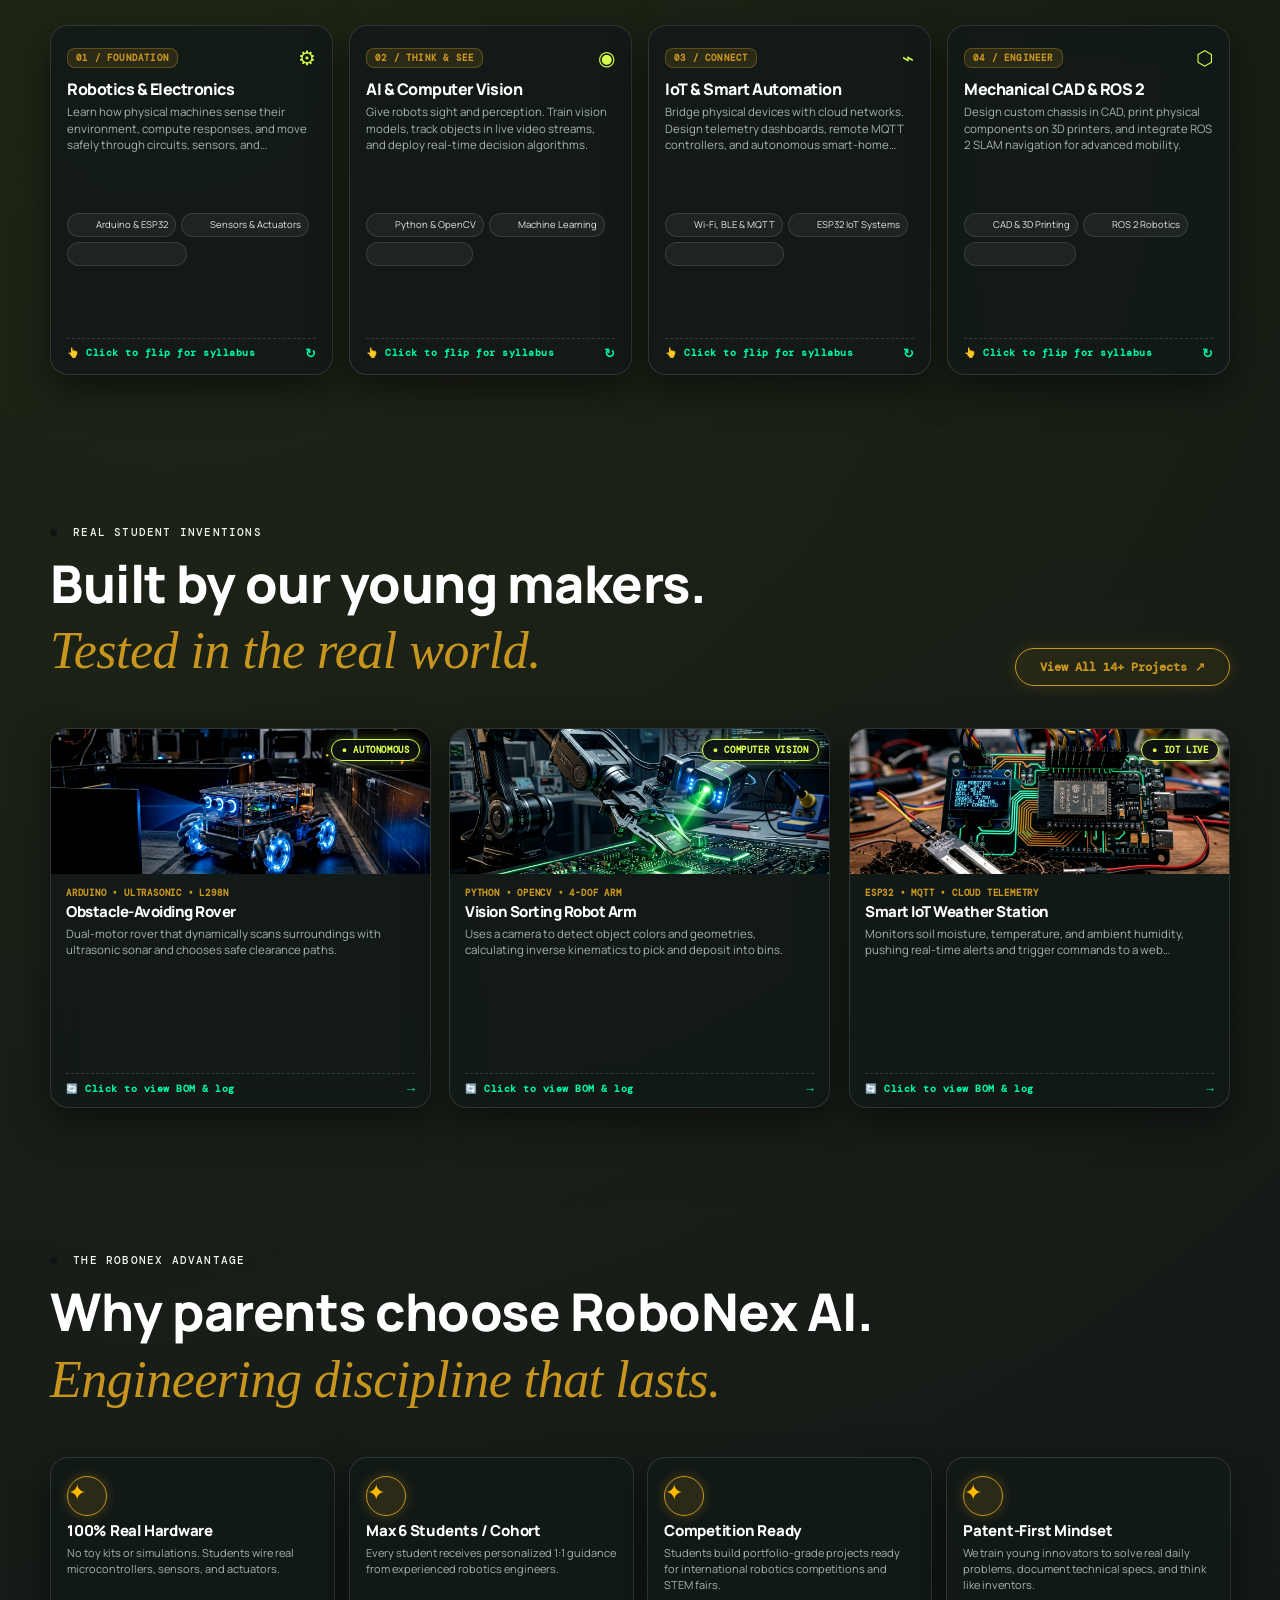
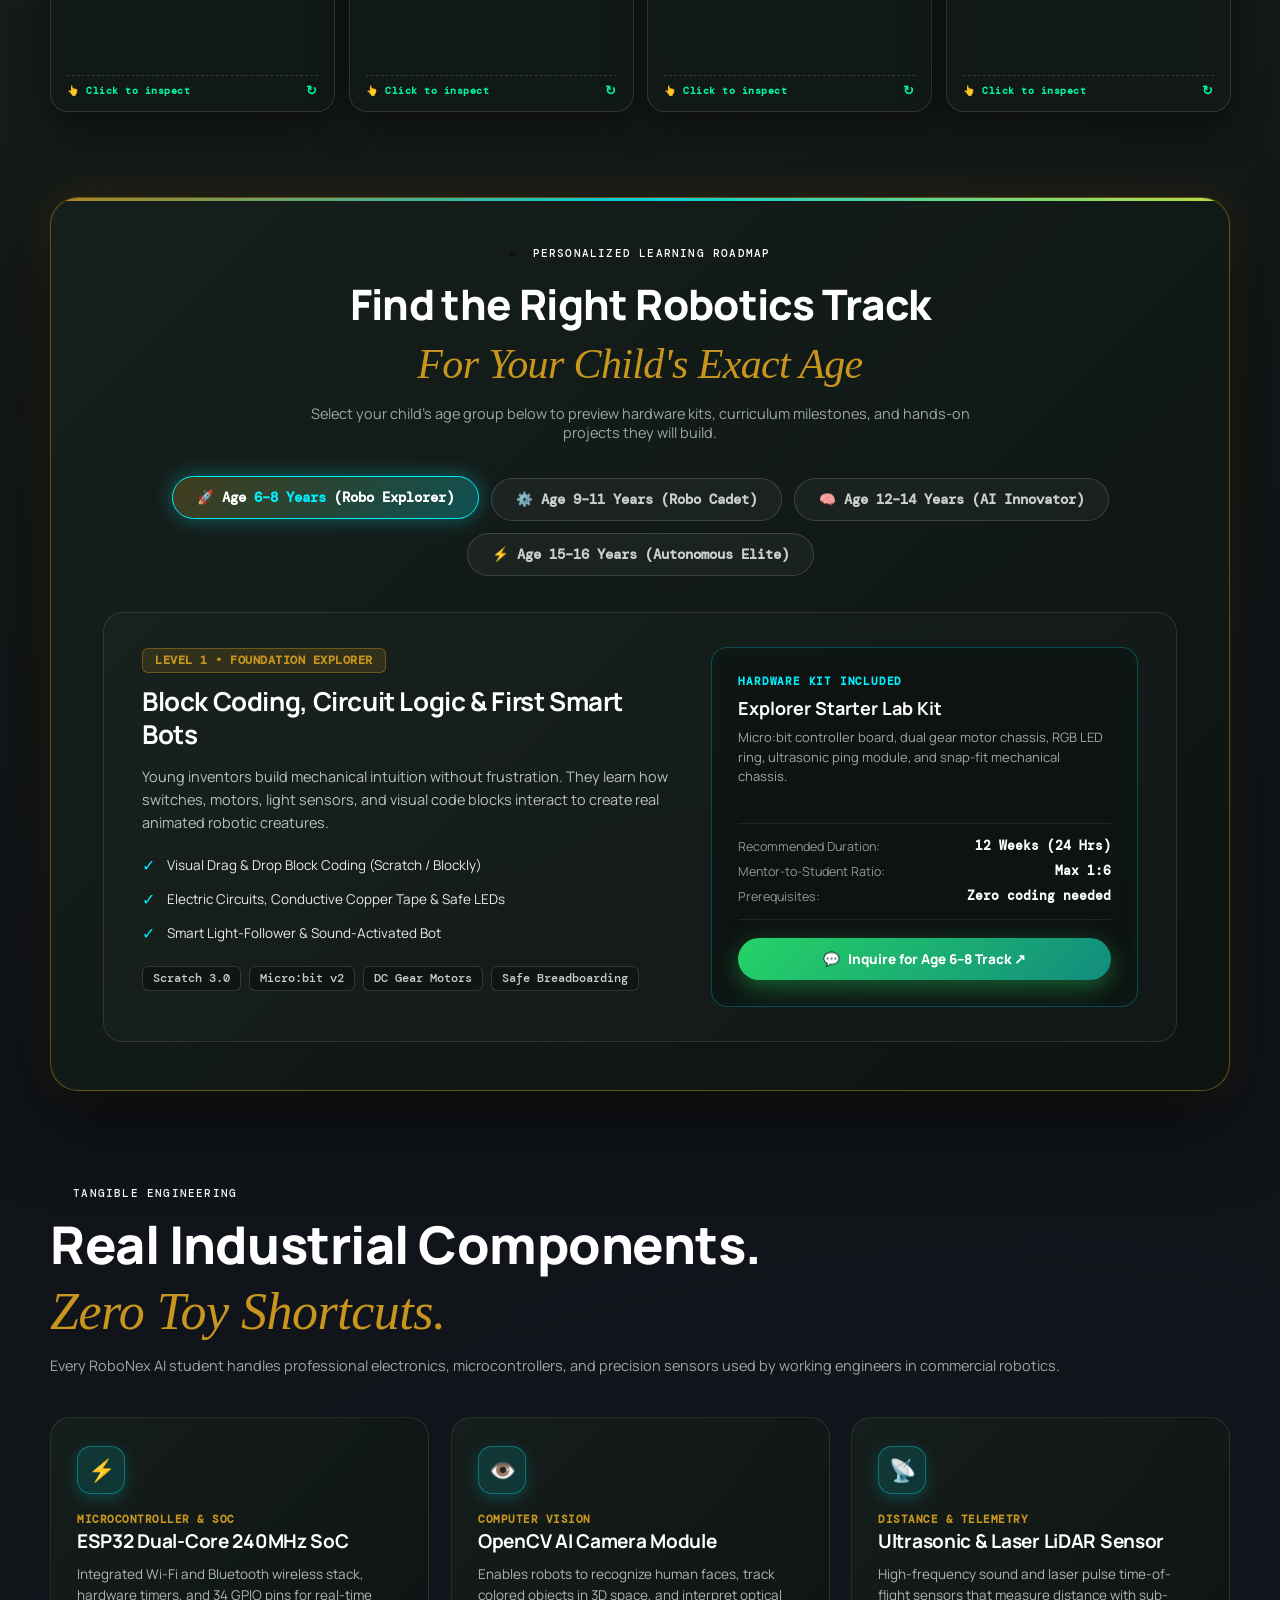
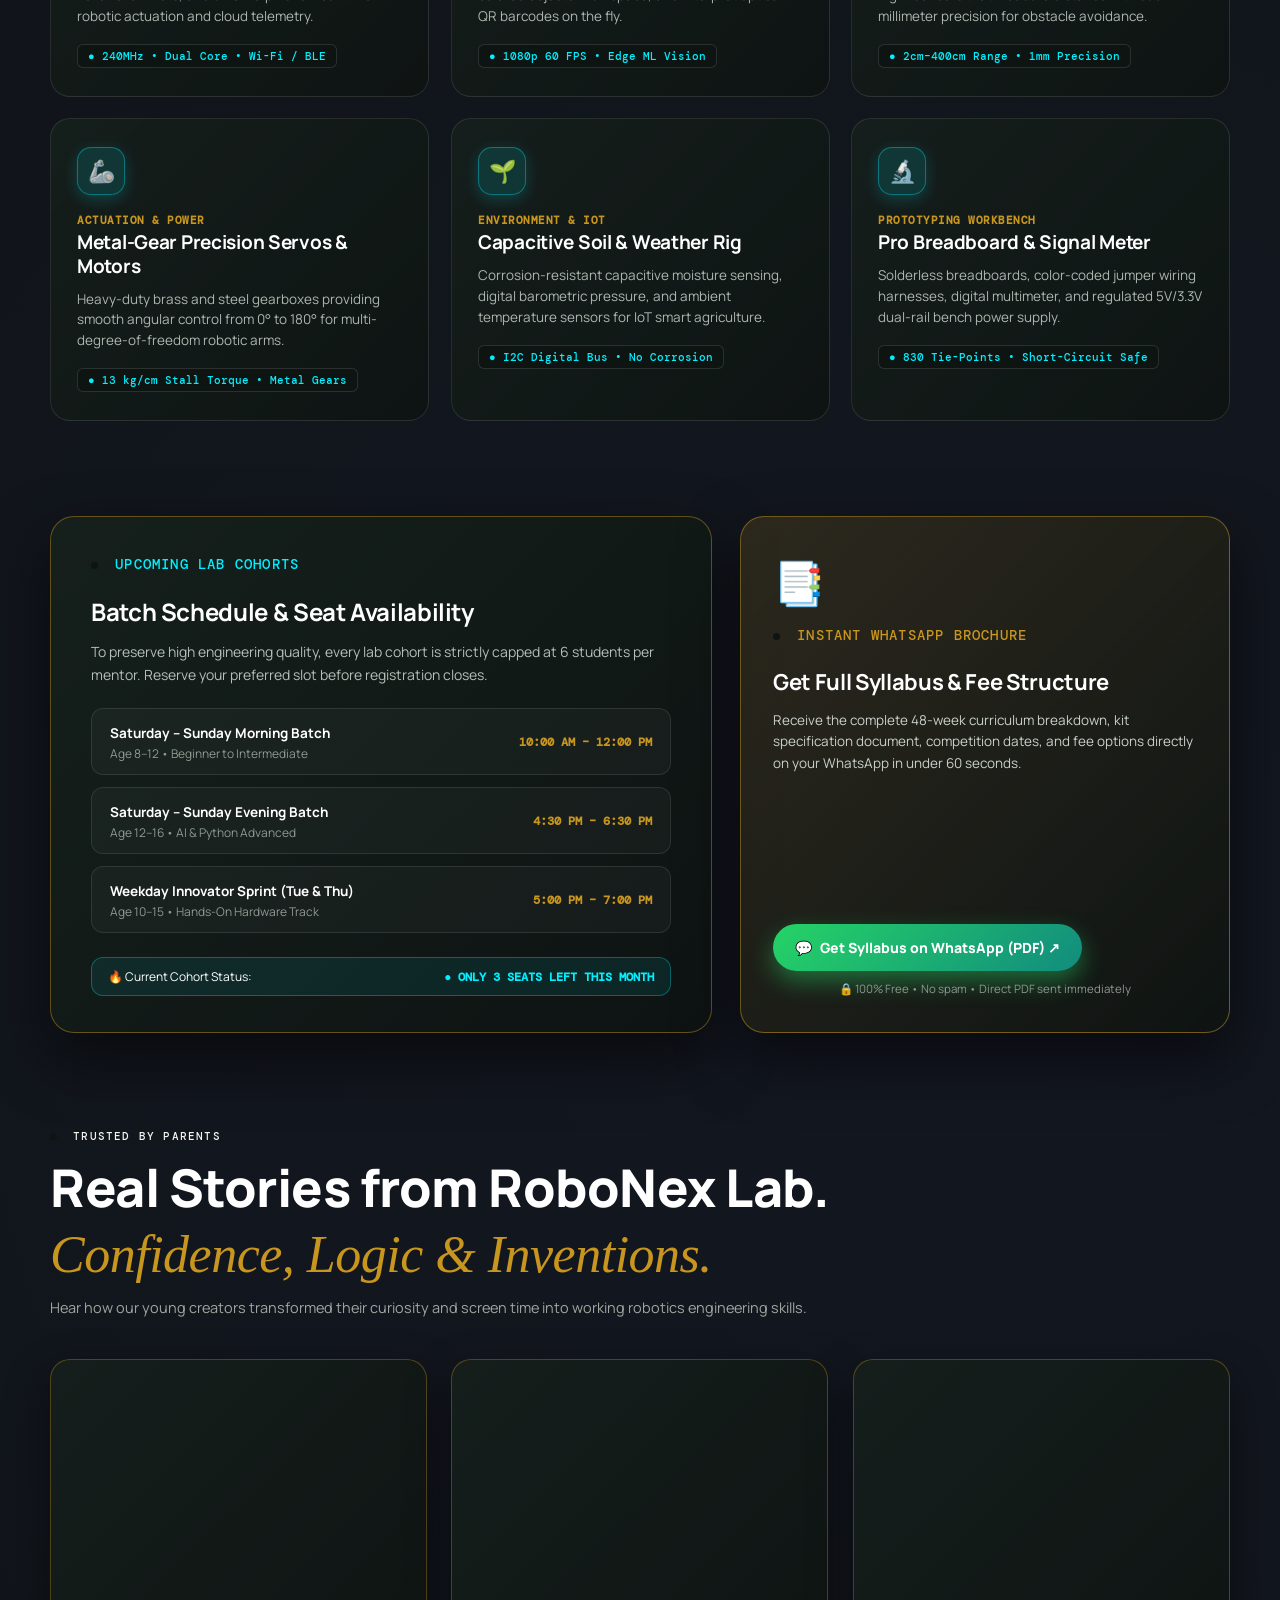
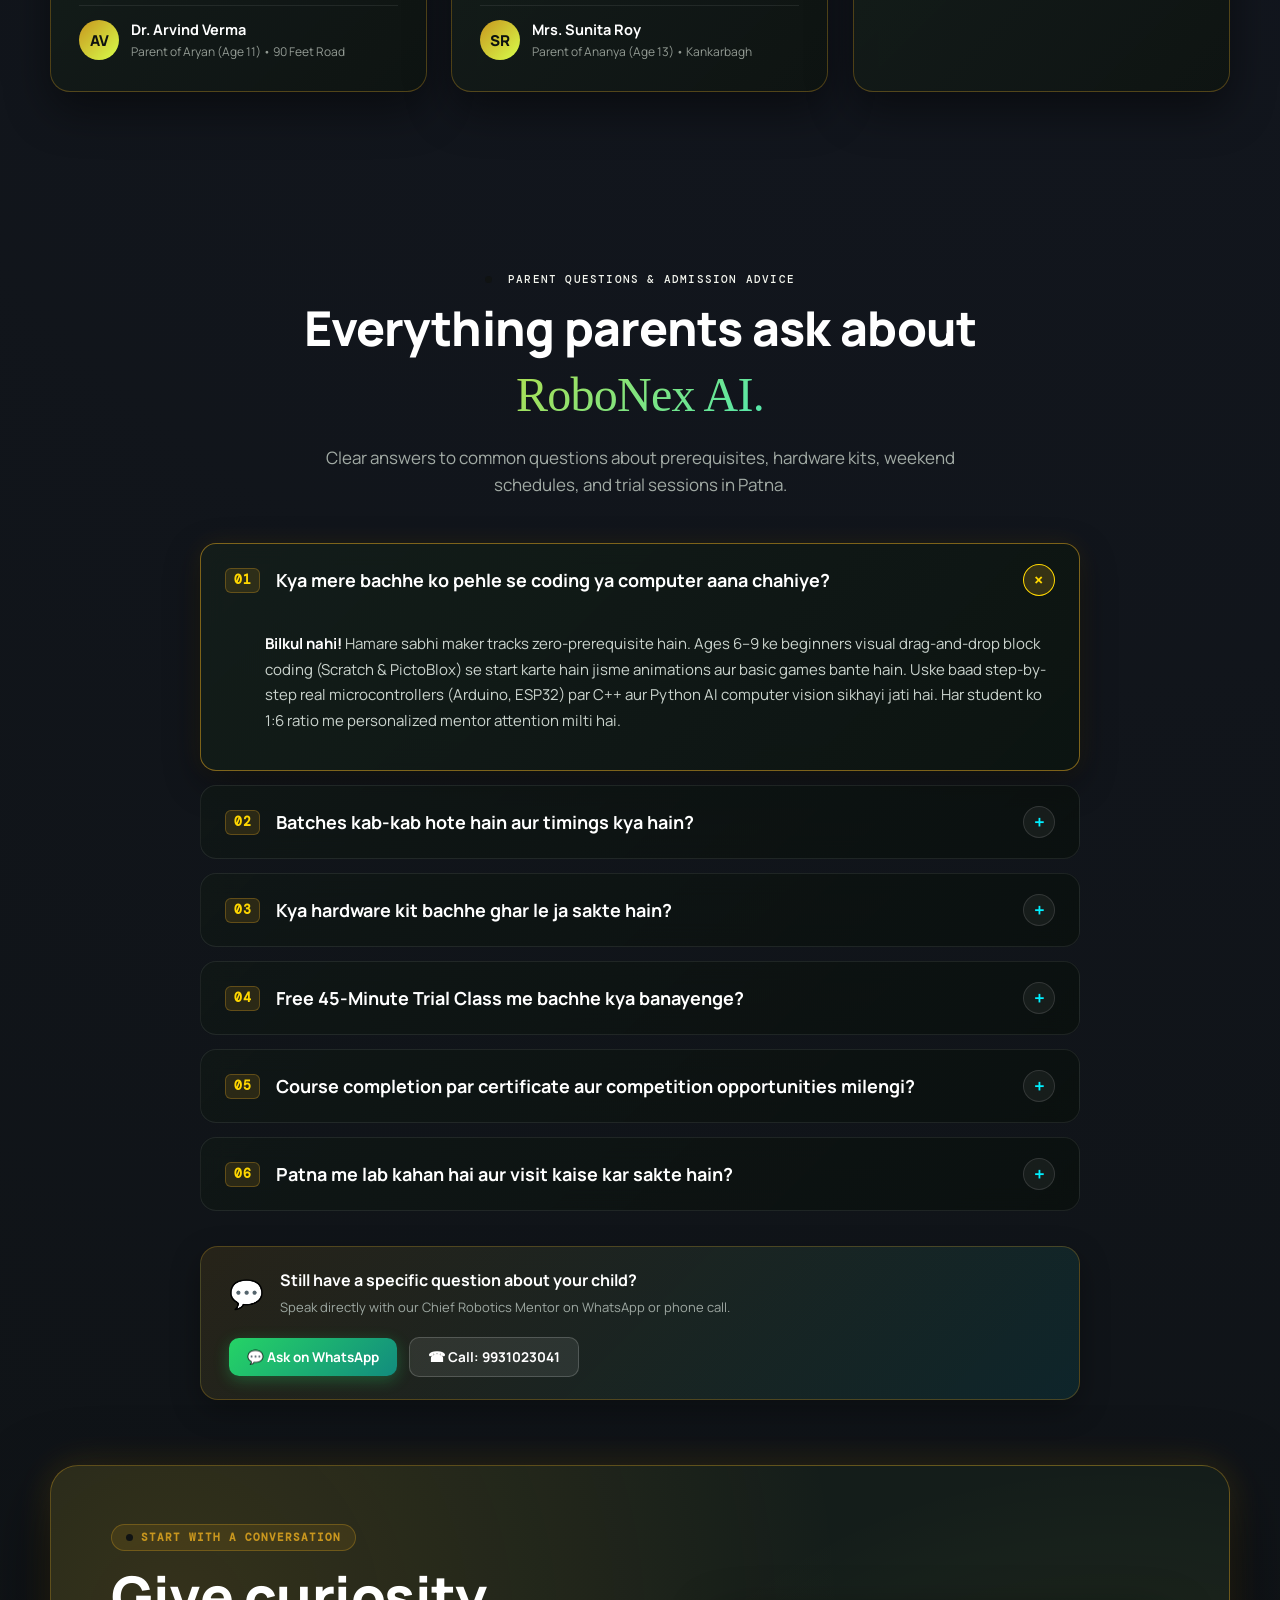
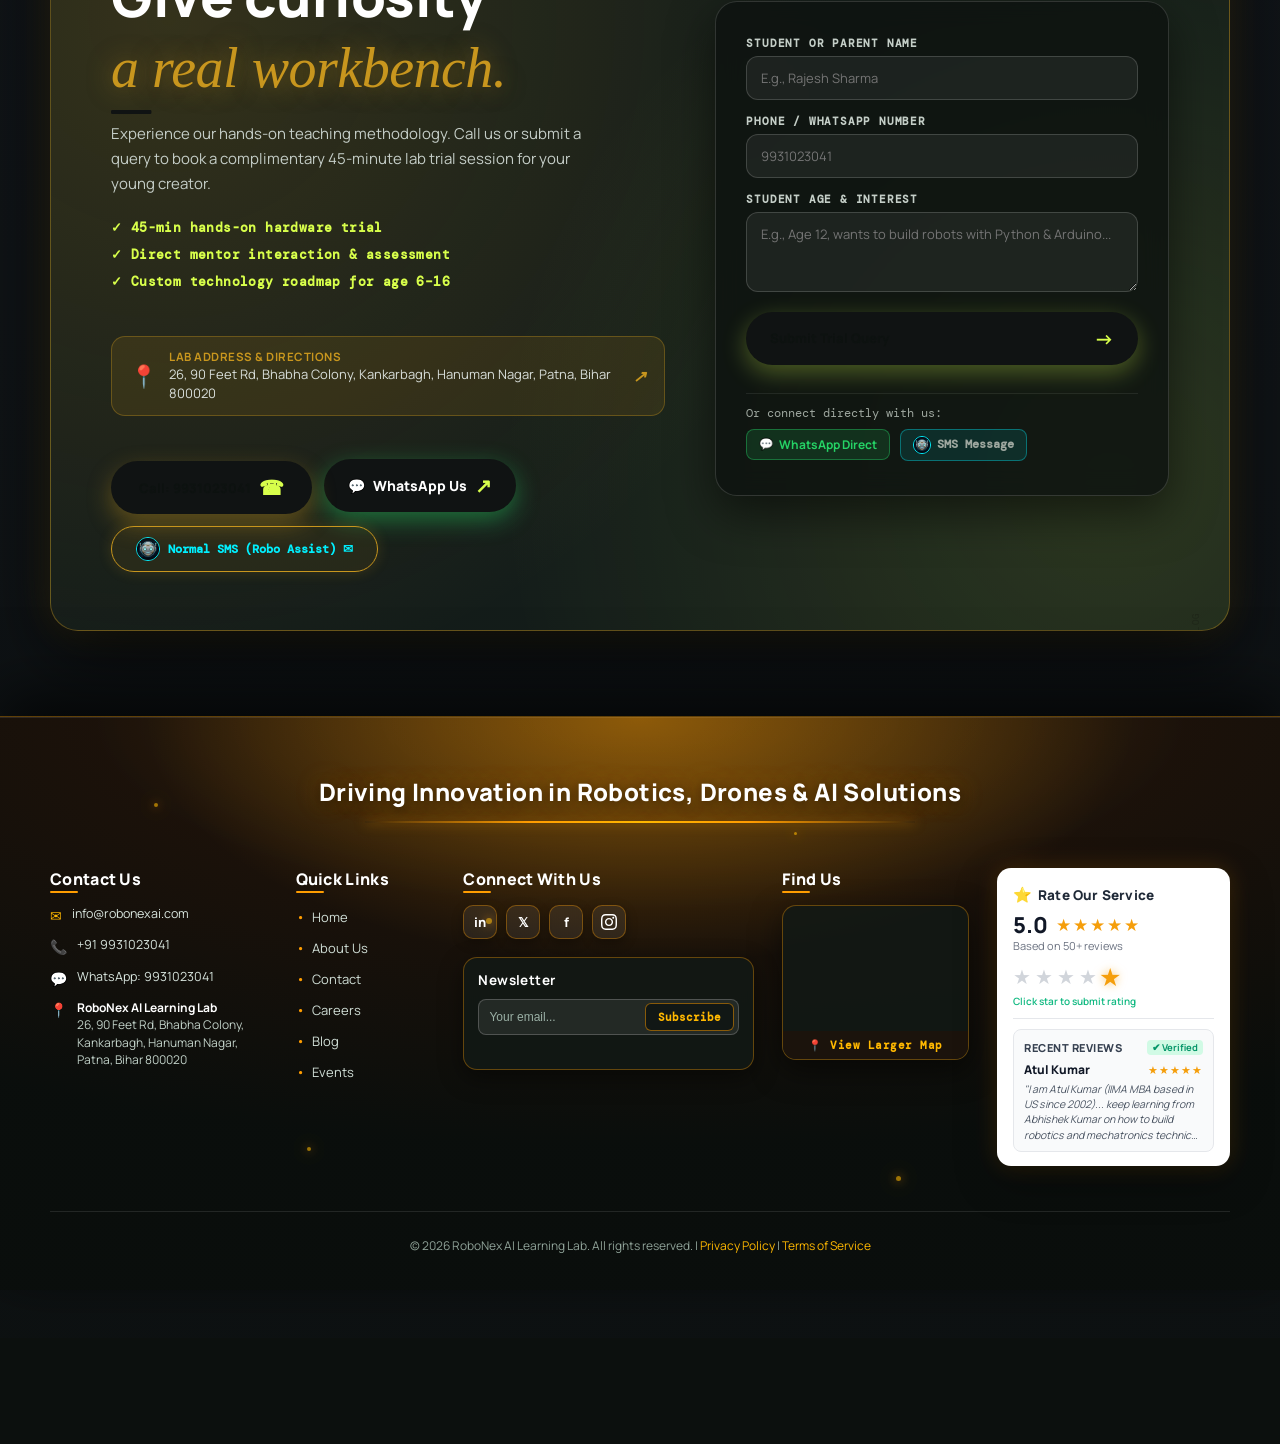
==== commit 056c9838: "fix(hero): full-screen video background on mobile/tablet - no rectangle box - Video: position:absolu" ====
--- a/index.html
+++ b/index.html
@@ -12,7 +12,7 @@
   <link
     href="https://fonts.googleapis.com/css2?family=DM+Mono:wght@400;500&family=Manrope:wght@400;500;600;700;800&display=swap"
     rel="stylesheet" />
-  <link rel="stylesheet" href="style.css?v=20261006prod2" />
+  <link rel="stylesheet" href="style.css?v=20261006prod3" />
   <link rel="icon" type="image/png" href="favicon.png" />
   <link rel="shortcut icon" href="favicon.ico" />
   <!-- Production PWA & Theme Meta -->
--- a/style.css
+++ b/style.css
@@ -14324,120 +14324,160 @@
   }
 }
 
-/* Mobile & Tablet Screens (< 900px): Clean Stacked Layout (Zero Overlap) */
+/* Mobile & Tablet Screens (< 900px): Full-Screen Video Hero */
 @media (max-width: 899px) {
+
+  /* HERO: Full-screen video background, text overlay on top */
   .home-page .home-hero,
   .home-hero {
-    min-height: auto !important;
+    position: relative !important;
+    min-height: 100dvh !important;
+    min-height: 100svh !important;
     height: auto !important;
-    padding: 14px 16px 10px !important;
+    padding: 0 !important;
     display: flex !important;
     flex-direction: column !important;
-    gap: 18px !important;
-    overflow: visible !important;
-    background: transparent !important;
-  }
-
-  /* Item 1: Summary Card on Top */
-  .home-page .home-hero-inner,
-  .home-hero-inner {
-    order: 1 !important;
-    padding: 0 !important;
-    min-height: auto !important;
-    height: auto !important;
-    width: 100% !important;
-  }
-
-  .home-page .home-summary,
-  .home-summary {
-    width: 100% !important;
-    margin: 0 auto !important;
-    padding: 22px 18px !important;
-    box-sizing: border-box !important;
-    background: rgba(14, 20, 18, 0.94) !important;
-    border: 1.5px solid rgba(255, 157, 0, 0.35) !important;
-    box-shadow: 0 16px 45px rgba(0, 0, 0, 0.7), 0 0 25px rgba(255, 157, 0, 0.12) !important;
-    border-radius: 20px !important;
-    backdrop-filter: blur(20px) !important;
-    -webkit-backdrop-filter: blur(20px) !important;
-  }
-
-  .home-summary h1 {
-    font-size: clamp(24px, 6.5vw, 34px) !important;
-    line-height: 1.2 !important;
-    margin: 6px 0 10px !important;
-  }
-
-  .home-summary .eyebrow {
-    font-size: 10px !important;
-    letter-spacing: 1px !important;
-  }
-
-  .hero-truth {
-    gap: 6px !important;
-    margin: 10px 0 14px !important;
-  }
-
-  .hero-truth span {
-    font-size: 11px !important;
-    line-height: 1.4 !important;
-  }
-
-  .home-summary .home-lead {
-    font-size: 13.5px !important;
-    line-height: 1.55 !important;
-    margin: 12px 0 16px !important;
-  }
-
-  /* Item 2: BARA (BIG) 16:9 ROBOT VIDEO (Order 2, ZERO OVERLAP) */
+    align-items: stretch !important;
+    justify-content: flex-end !important;
+    overflow: hidden !important;
+    background: #080e0c !important;
+    gap: 0 !important;
+  }
+
+  /* VIDEO: Absolute full-screen background, cover mode */
   .home-page .home-hero-media,
   .home-hero-media {
-    order: 2 !important;
-    position: relative !important;
+    position: absolute !important;
+    inset: 0 !important;
     width: 100% !important;
-    aspect-ratio: 16 / 9 !important;
-    height: auto !important;
-    min-height: 240px !important;
-    border-radius: 20px !important;
+    height: 100% !important;
+    min-height: 100% !important;
+    aspect-ratio: unset !important;
+    border-radius: 0 !important;
+    border: none !important;
+    box-shadow: none !important;
+    background: #080e0c !important;
     overflow: hidden !important;
-    display: flex !important;
-    align-items: center !important;
-    justify-content: center !important;
+    display: block !important;
+    order: unset !important;
+    z-index: 0 !important;
+  }
+
+  /* VIDEO ELEMENT: cover the full screen */
+  .home-page .home-hero-video,
+  .home-hero-video,
+  .home-page .home-hero-media video,
+  .home-hero-media video {
+    position: absolute !important;
+    inset: 0 !important;
+    width: 100% !important;
+    height: 100% !important;
+    max-width: 100% !important;
+    object-fit: cover !important;
+    object-position: 65% center !important;
+    filter: contrast(1.08) brightness(1.0) saturate(1.15) !important;
+    opacity: 1 !important;
+    transform: none !important;
     background: #080e0c !important;
-    box-shadow: 0 20px 50px rgba(0, 0, 0, 0.8), 0 0 35px rgba(0, 245, 160, 0.3) !important;
-    border: 2px solid rgba(0, 245, 160, 0.45) !important;
-    margin-bottom: 0 !important;
-  }
-
+  }
+
+  /* GRADIENT OVERLAY: bottom dark fade for text readability */
   .home-page .home-hero-media::after,
   .home-page .home-hero-media:after,
   .home-hero-media::after,
-  .home-hero-media:after,
+  .home-hero-media:after {
+    display: block !important;
+    opacity: 1 !important;
+    content: "" !important;
+    position: absolute !important;
+    inset: 0 !important;
+    background:
+      linear-gradient(
+        to top,
+        rgba(7, 16, 14, 0.97) 0%,
+        rgba(7, 16, 14, 0.70) 30%,
+        rgba(7, 16, 14, 0.25) 60%,
+        transparent 100%
+      ) !important;
+    z-index: 1 !important;
+    pointer-events: none !important;
+  }
+
+  /* Remove separate glow overlay */
   .home-video-overlay,
   .home-glow {
     display: none !important;
     opacity: 0 !important;
   }
 
-  /* Full uncropped robot video on mobile */
-  .home-page .home-hero-video,
-  .home-hero-video,
-  .home-page .home-hero-media video,
-  .home-hero-media video {
+  /* TEXT CONTENT: sits above video */
+  .home-page .home-hero-inner,
+  .home-hero-inner {
+    position: relative !important;
+    z-index: 2 !important;
+    order: unset !important;
+    padding: 80px 16px 32px !important;
+    min-height: 100dvh !important;
+    min-height: 100svh !important;
+    height: auto !important;
     width: 100% !important;
-    height: 100% !important;
+    box-sizing: border-box !important;
+    display: flex !important;
+    flex-direction: column !important;
+    justify-content: flex-end !important;
+    align-items: flex-start !important;
+  }
+
+  /* SUMMARY CARD: clean glass on top of video */
+  .home-page .home-summary,
+  .home-summary {
+    width: 100% !important;
     max-width: 100% !important;
-    object-fit: contain !important;
-    object-position: center center !important;
-    filter: contrast(1.08) brightness(1.04) saturate(1.18) !important;
-    -webkit-transform: translate3d(0, 0, 0) !important;
-    transform: translate3d(0, 0, 0) !important;
-    background: #080e0c !important;
+    margin: 0 !important;
+    padding: 22px 20px 20px !important;
+    box-sizing: border-box !important;
+    background: rgba(8, 14, 12, 0.75) !important;
+    border: 1px solid rgba(216, 255, 75, 0.18) !important;
+    box-shadow: 0 8px 32px rgba(0, 0, 0, 0.6) !important;
+    border-radius: 18px !important;
+    backdrop-filter: blur(12px) !important;
+    -webkit-backdrop-filter: blur(12px) !important;
+  }
+
+  .home-summary h1 {
+    font-size: clamp(28px, 8vw, 50px) !important;
+    line-height: 1.15 !important;
+    margin: 6px 0 10px !important;
+    color: #fff !important;
+  }
+
+  .home-summary .eyebrow {
+    font-size: 10px !important;
+    letter-spacing: 1px !important;
+  }
+
+  .hero-truth {
+    gap: 5px !important;
+    margin: 10px 0 14px !important;
+  }
+
+  .hero-truth span {
+    font-size: 11px !important;
+    line-height: 1.4 !important;
+  }
+
+  .home-summary .home-lead {
+    font-size: 13px !important;
+    line-height: 1.55 !important;
+    margin: 10px 0 14px !important;
+    color: #e8eedf !important;
   }
 
   .what-we-do-section {
-    margin-top: 25px !important;
-    padding: 30px 0 35px !important;
+    position: relative !important;
+    z-index: 1 !important;
+    margin-top: 0 !important;
+    padding: 36px 0 40px !important;
   }
 }
 
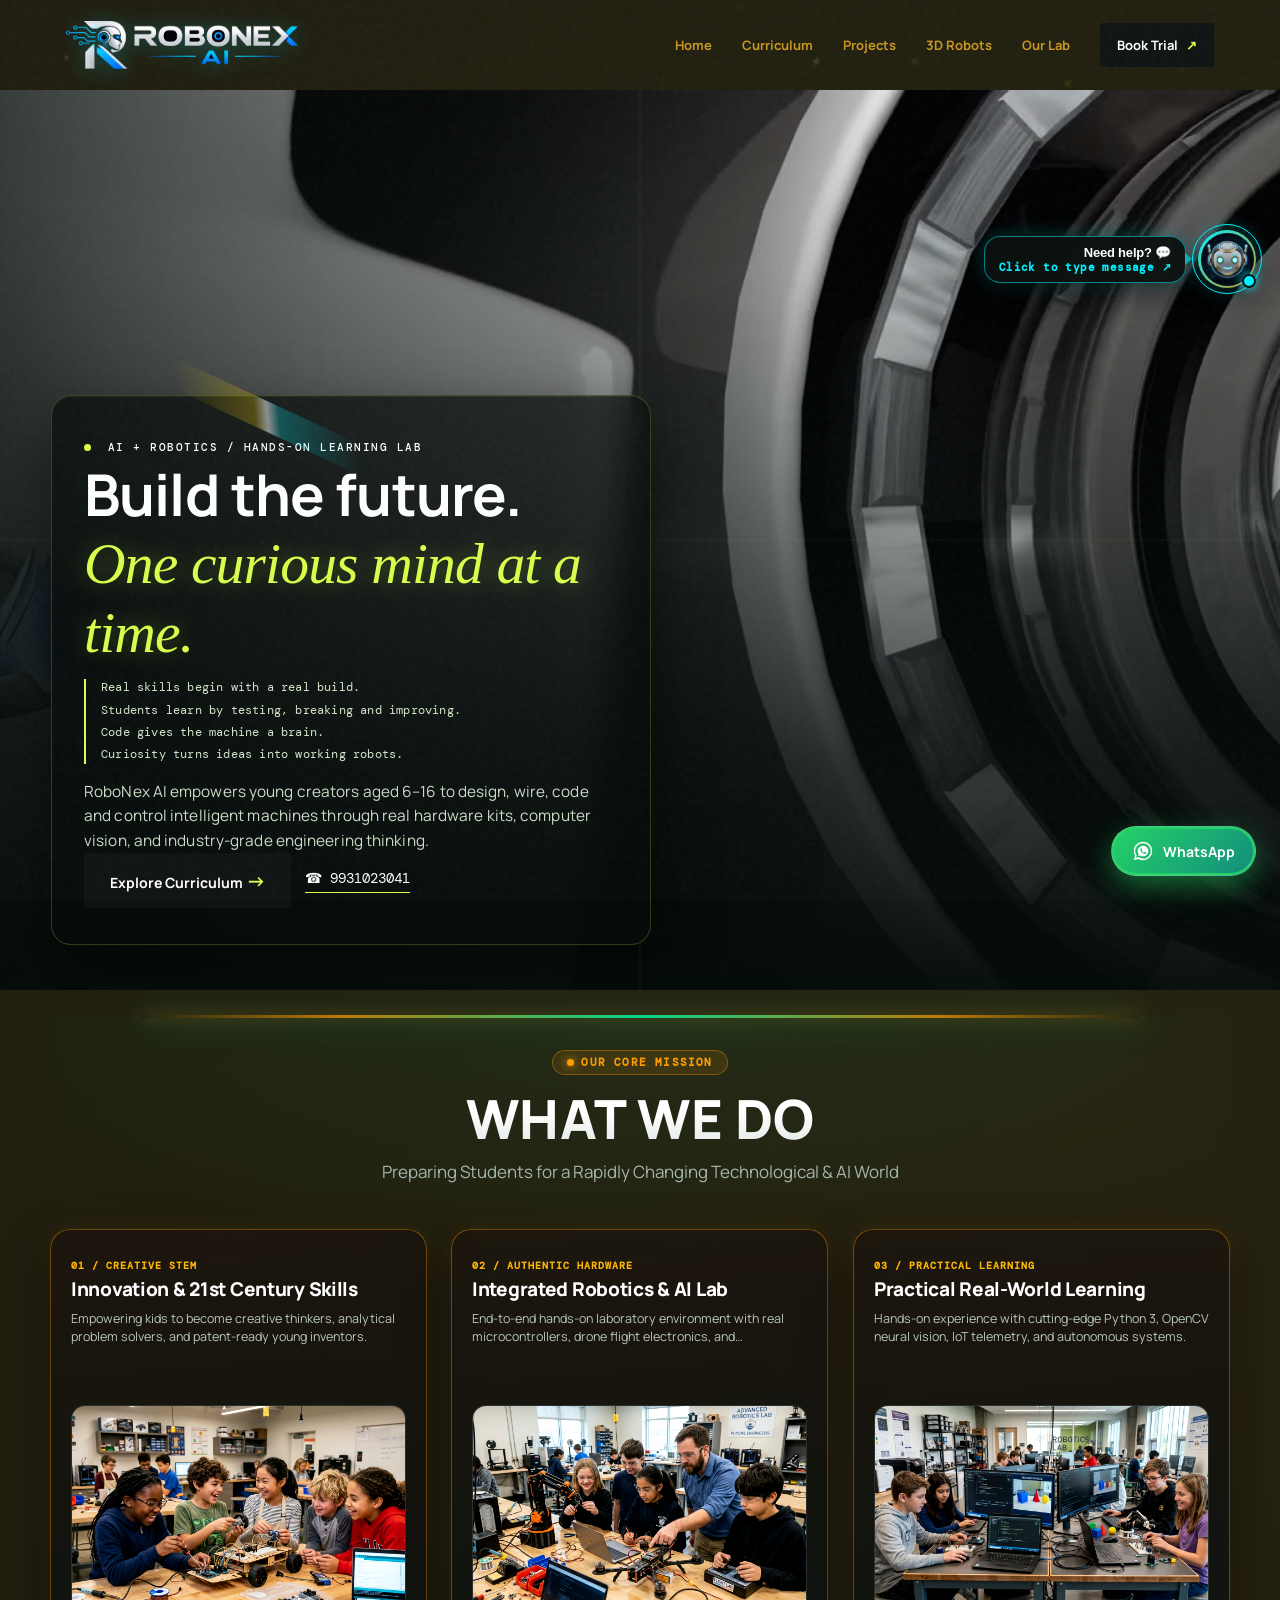
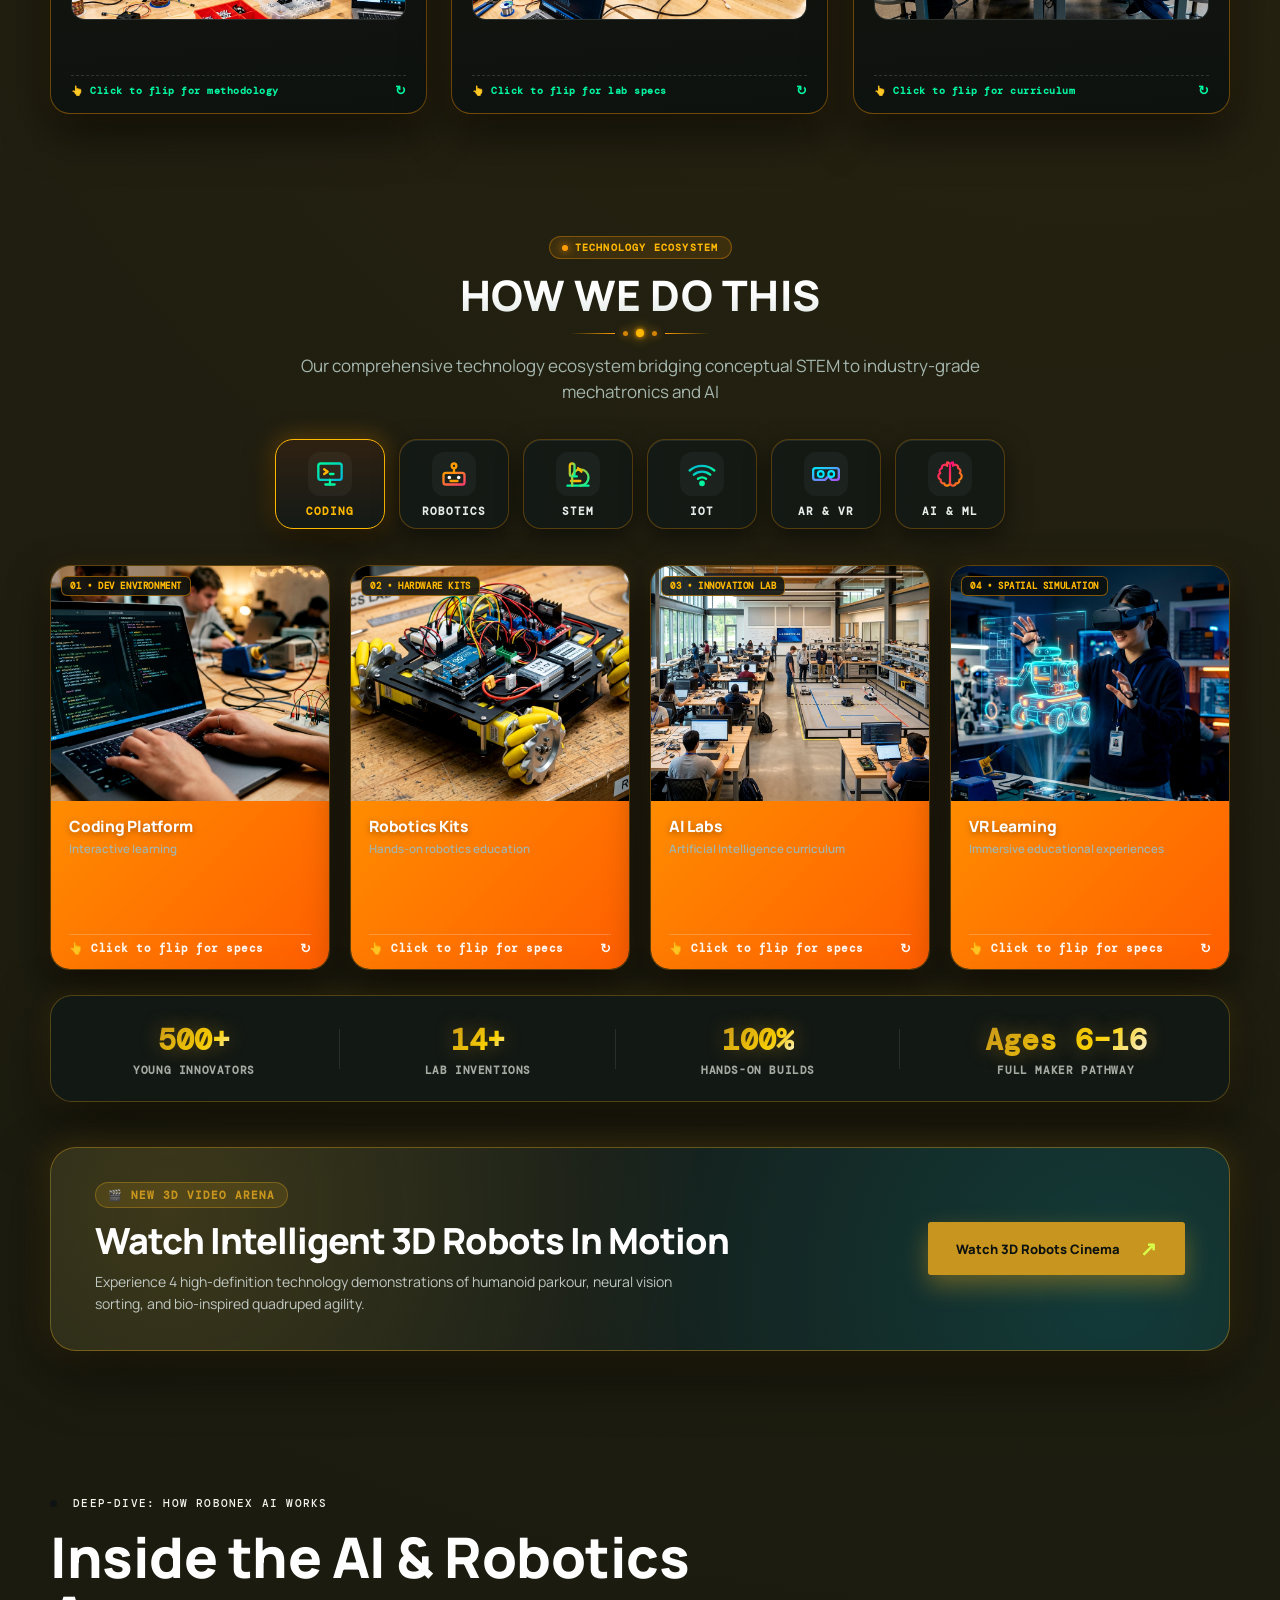
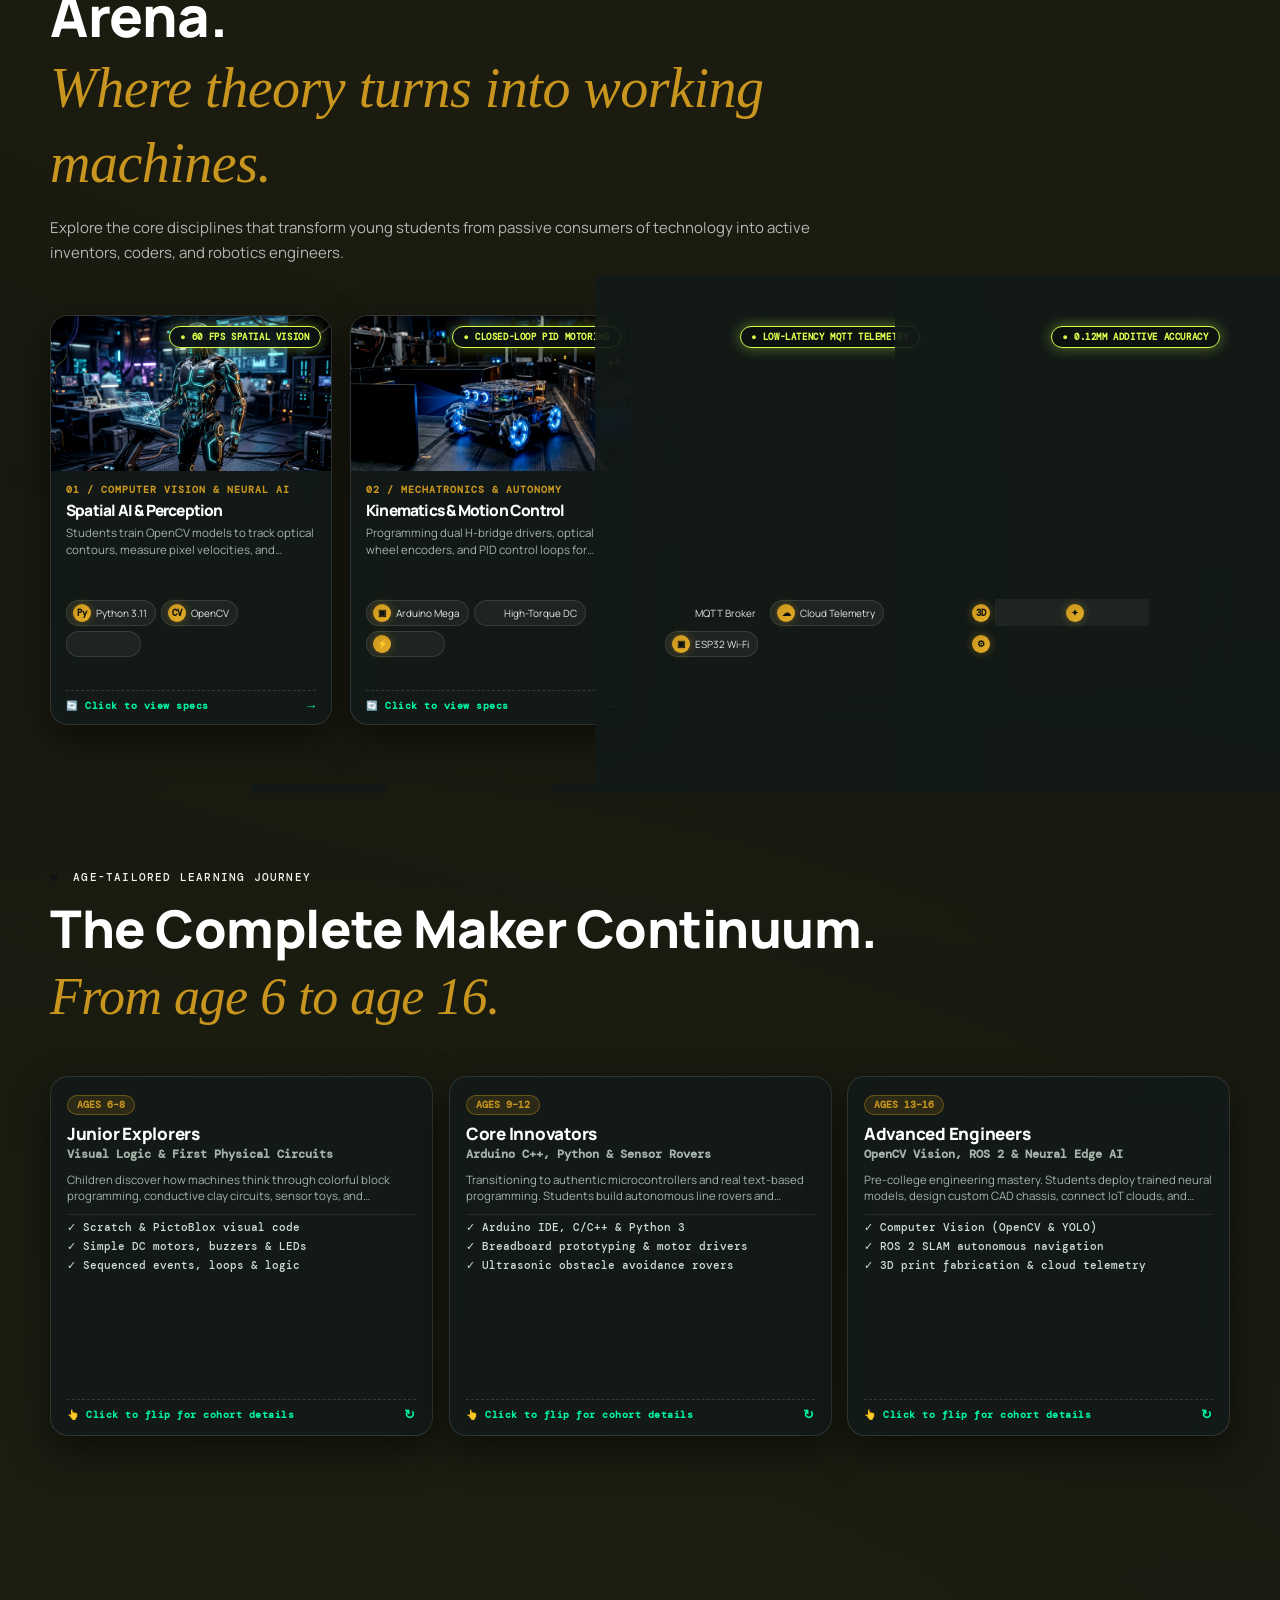
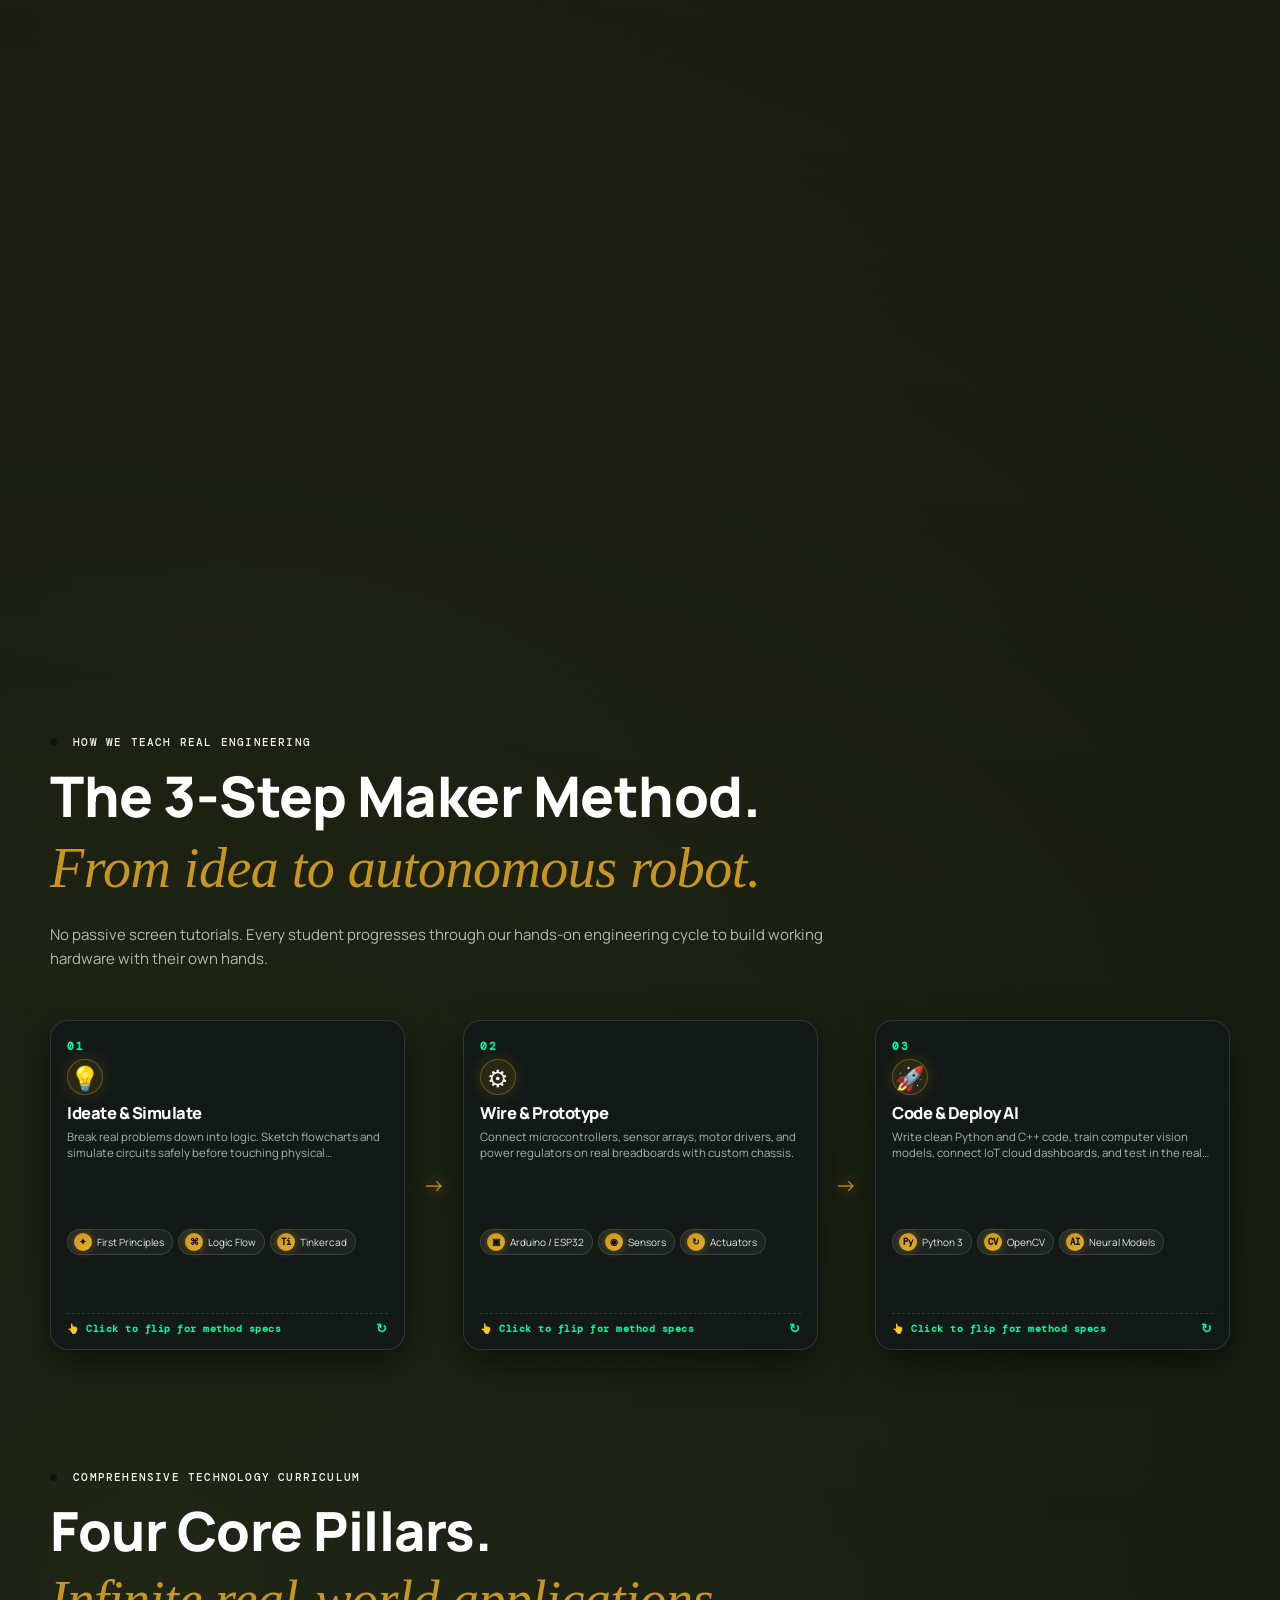
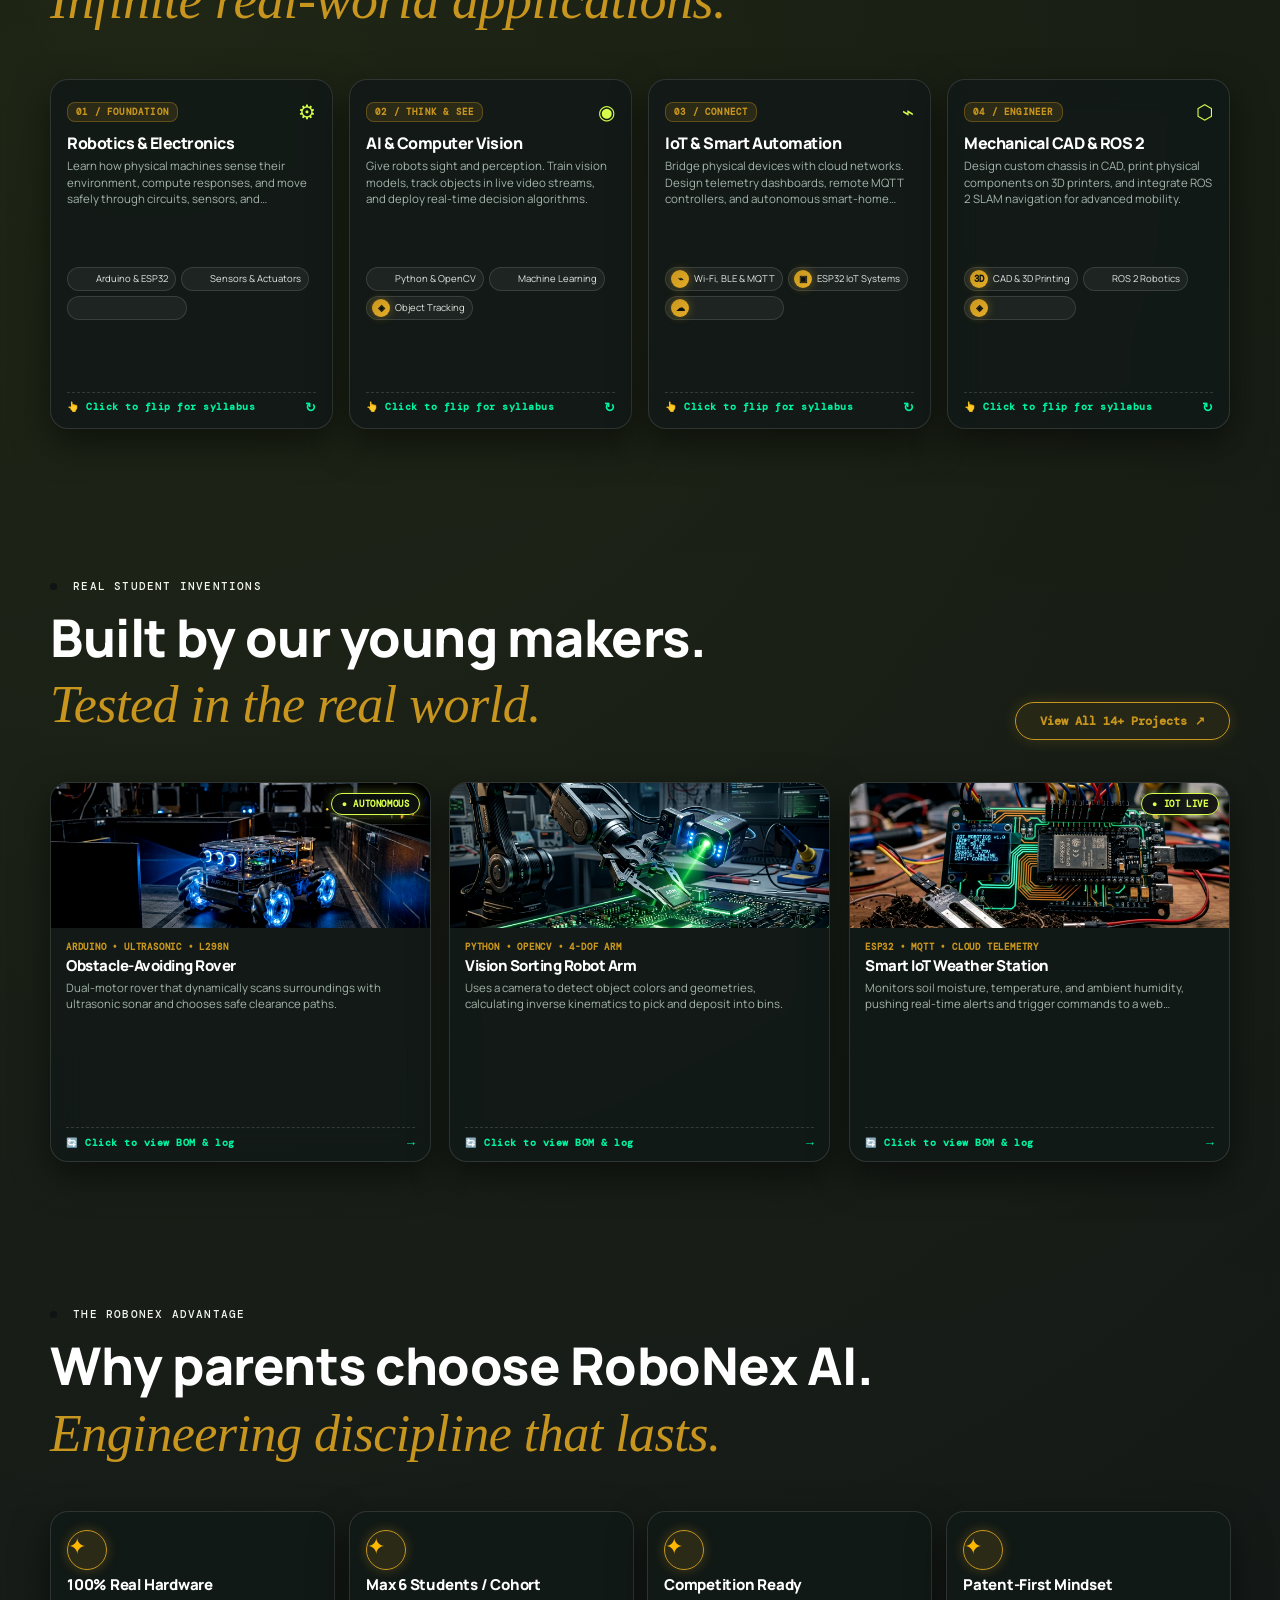
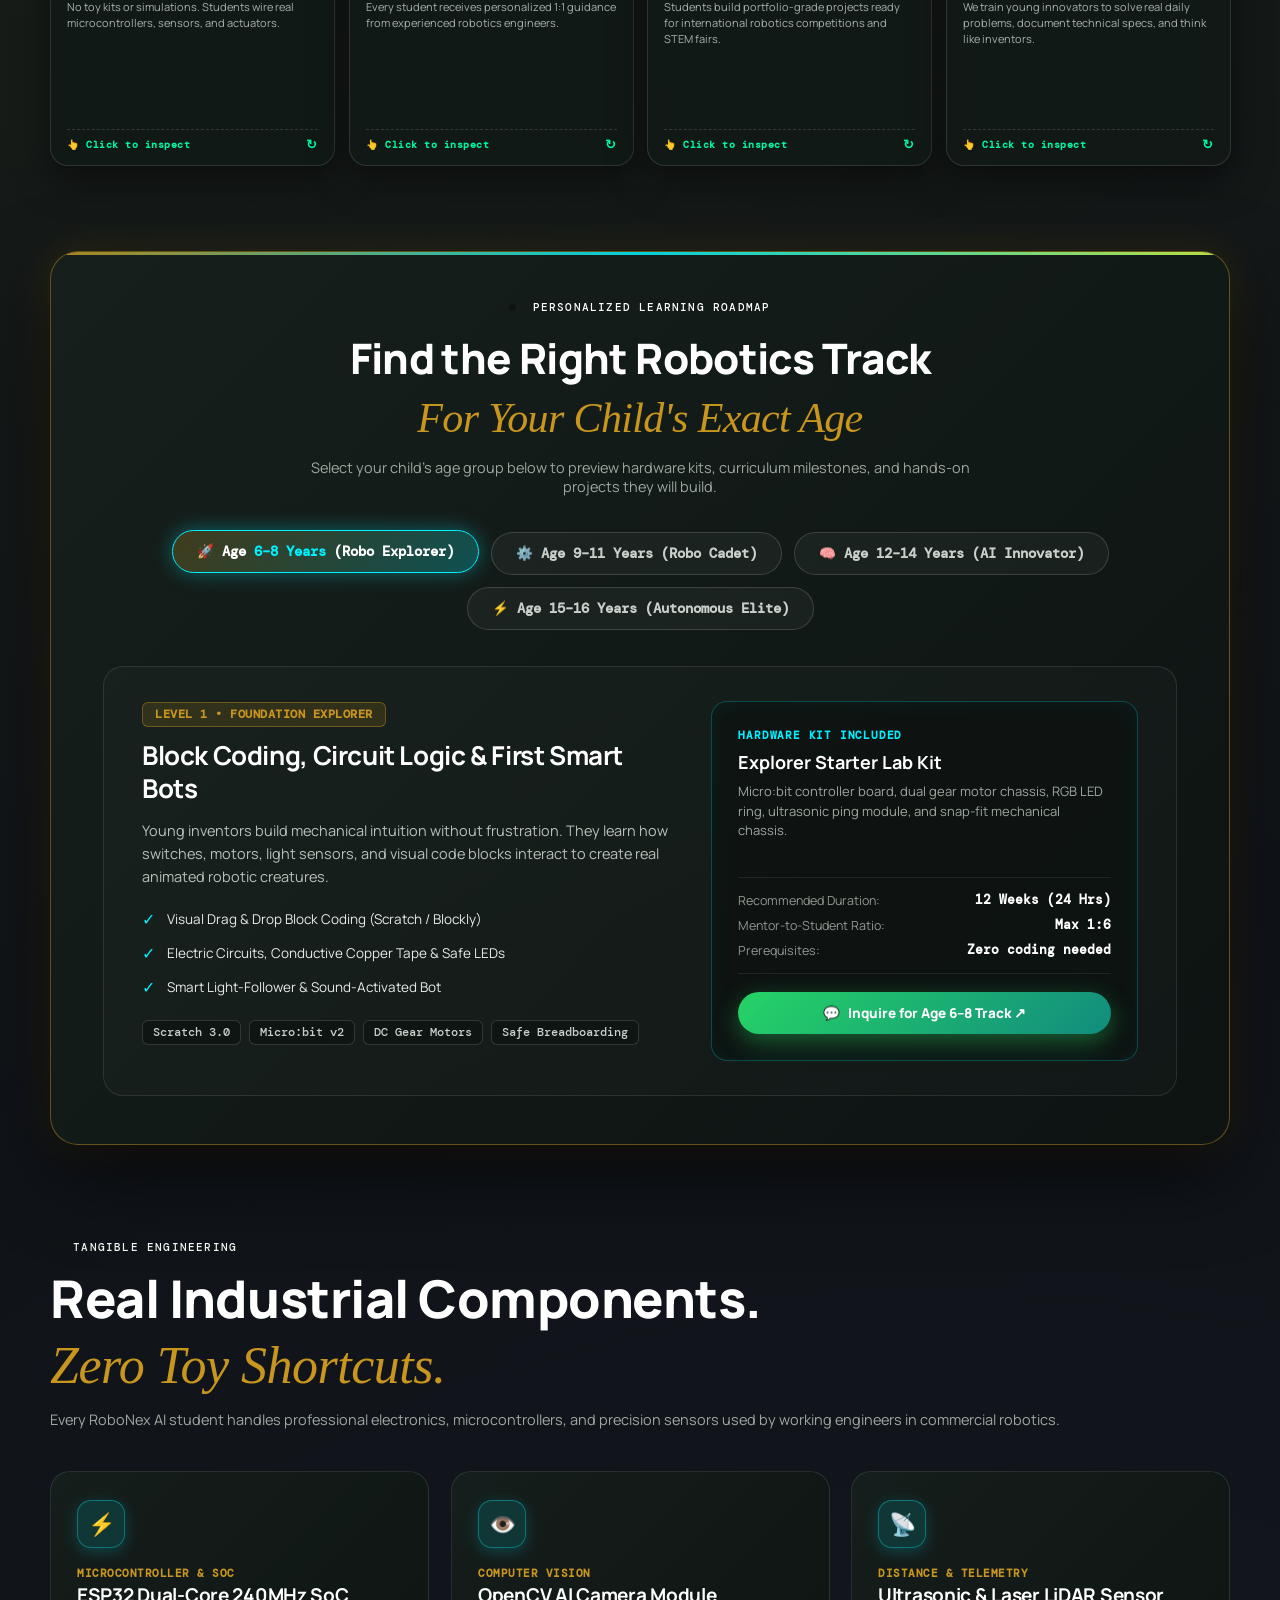
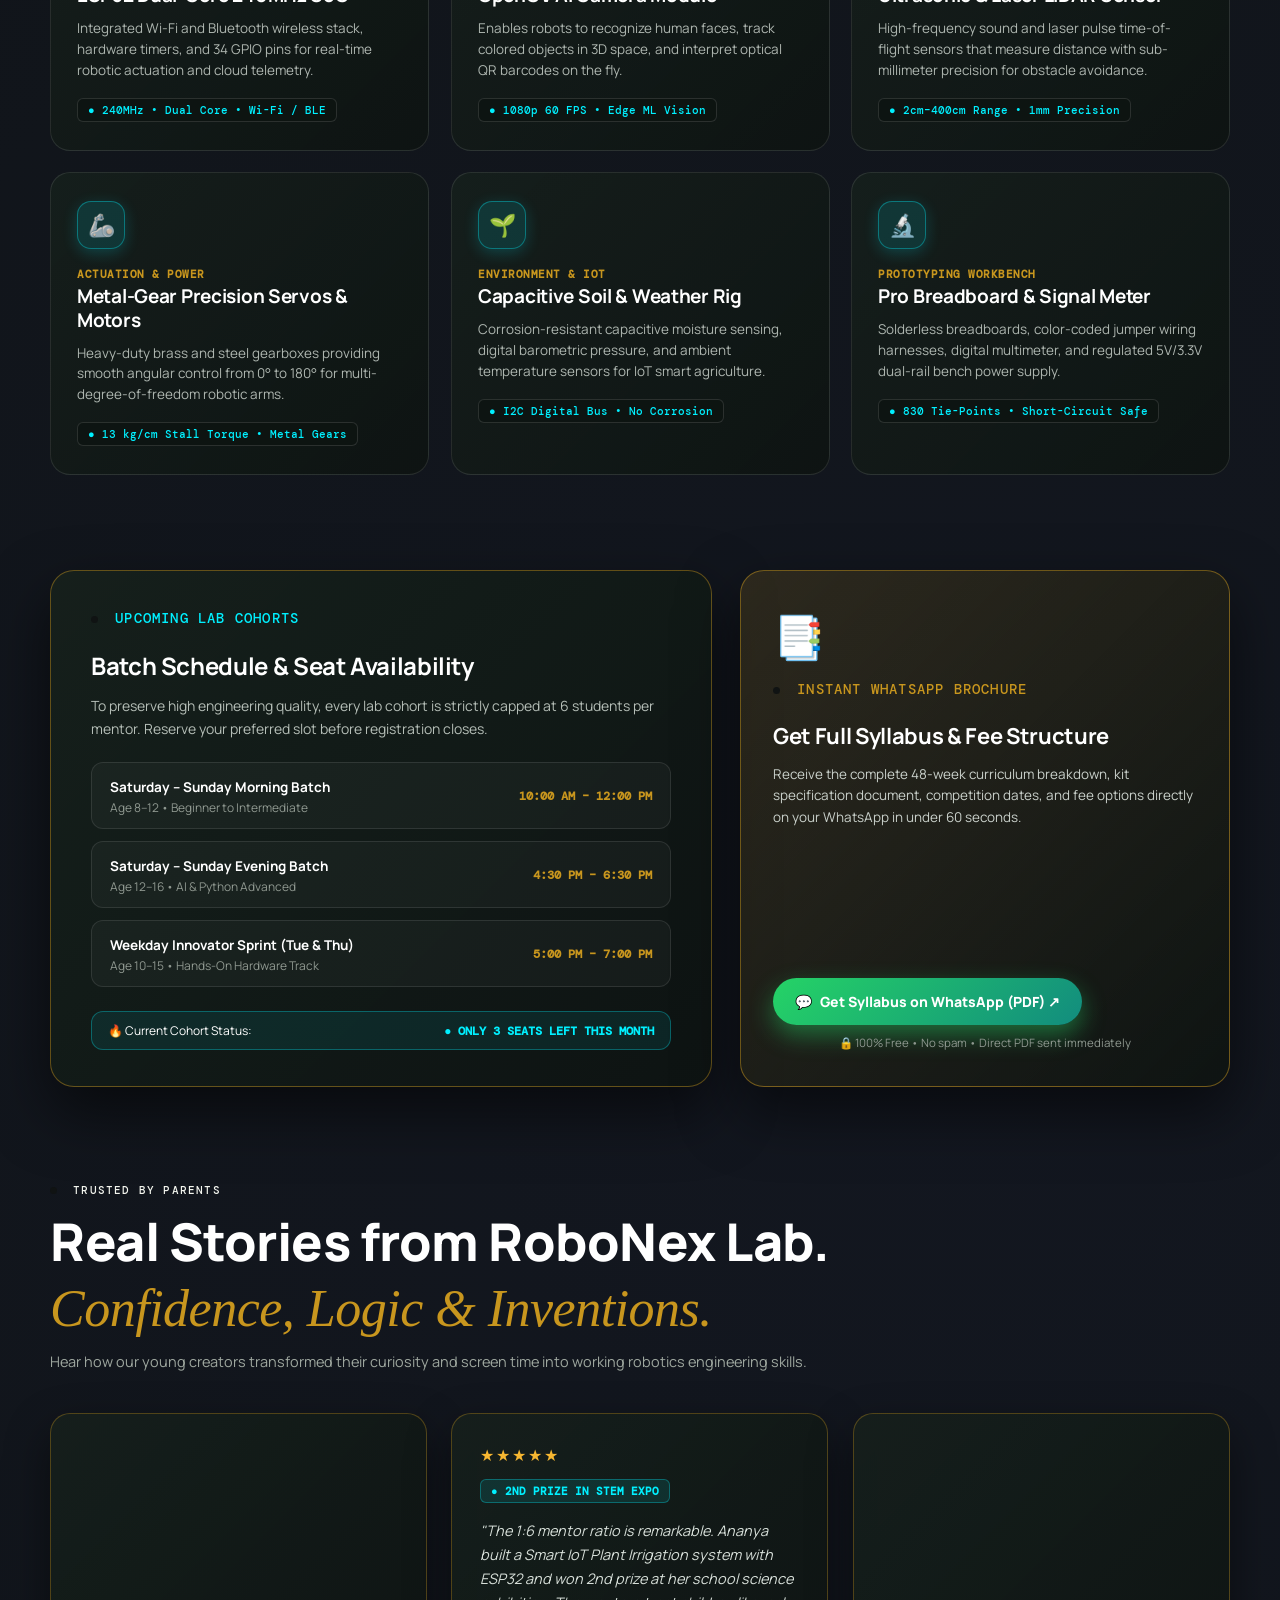
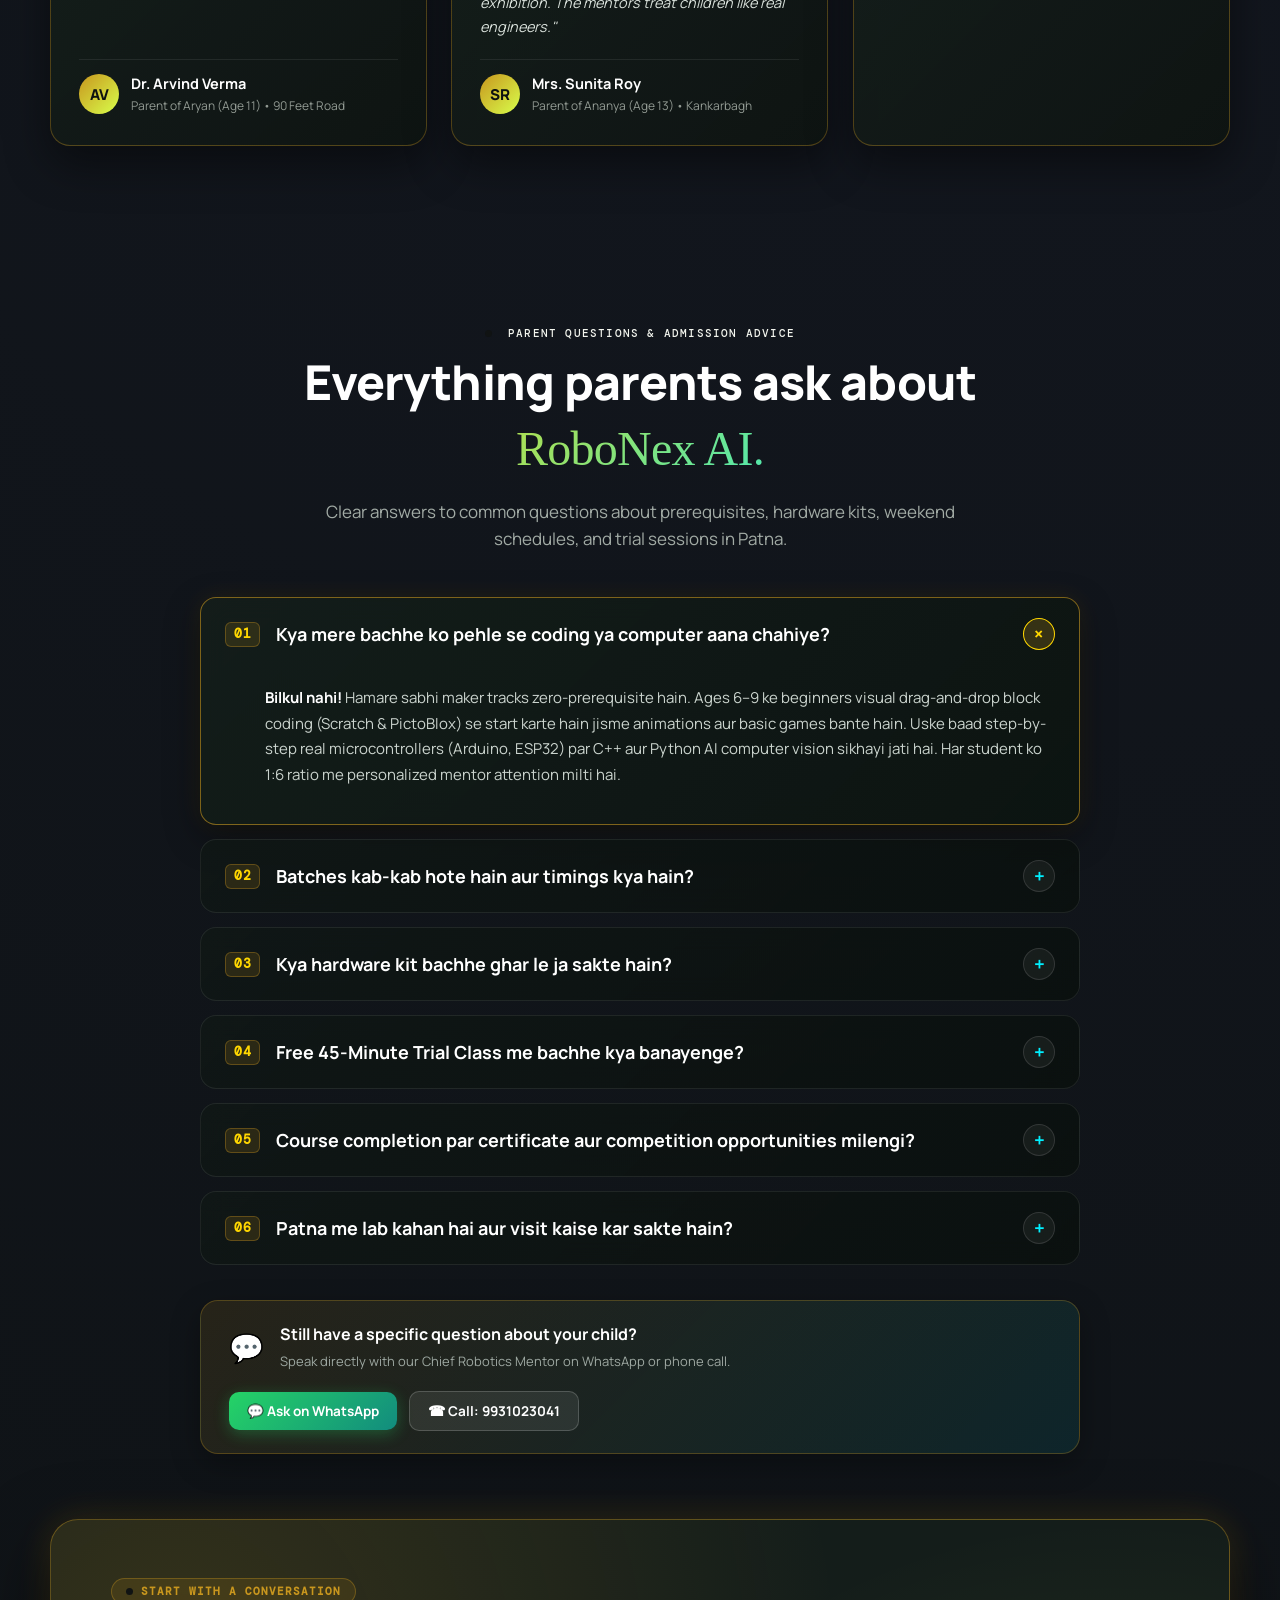
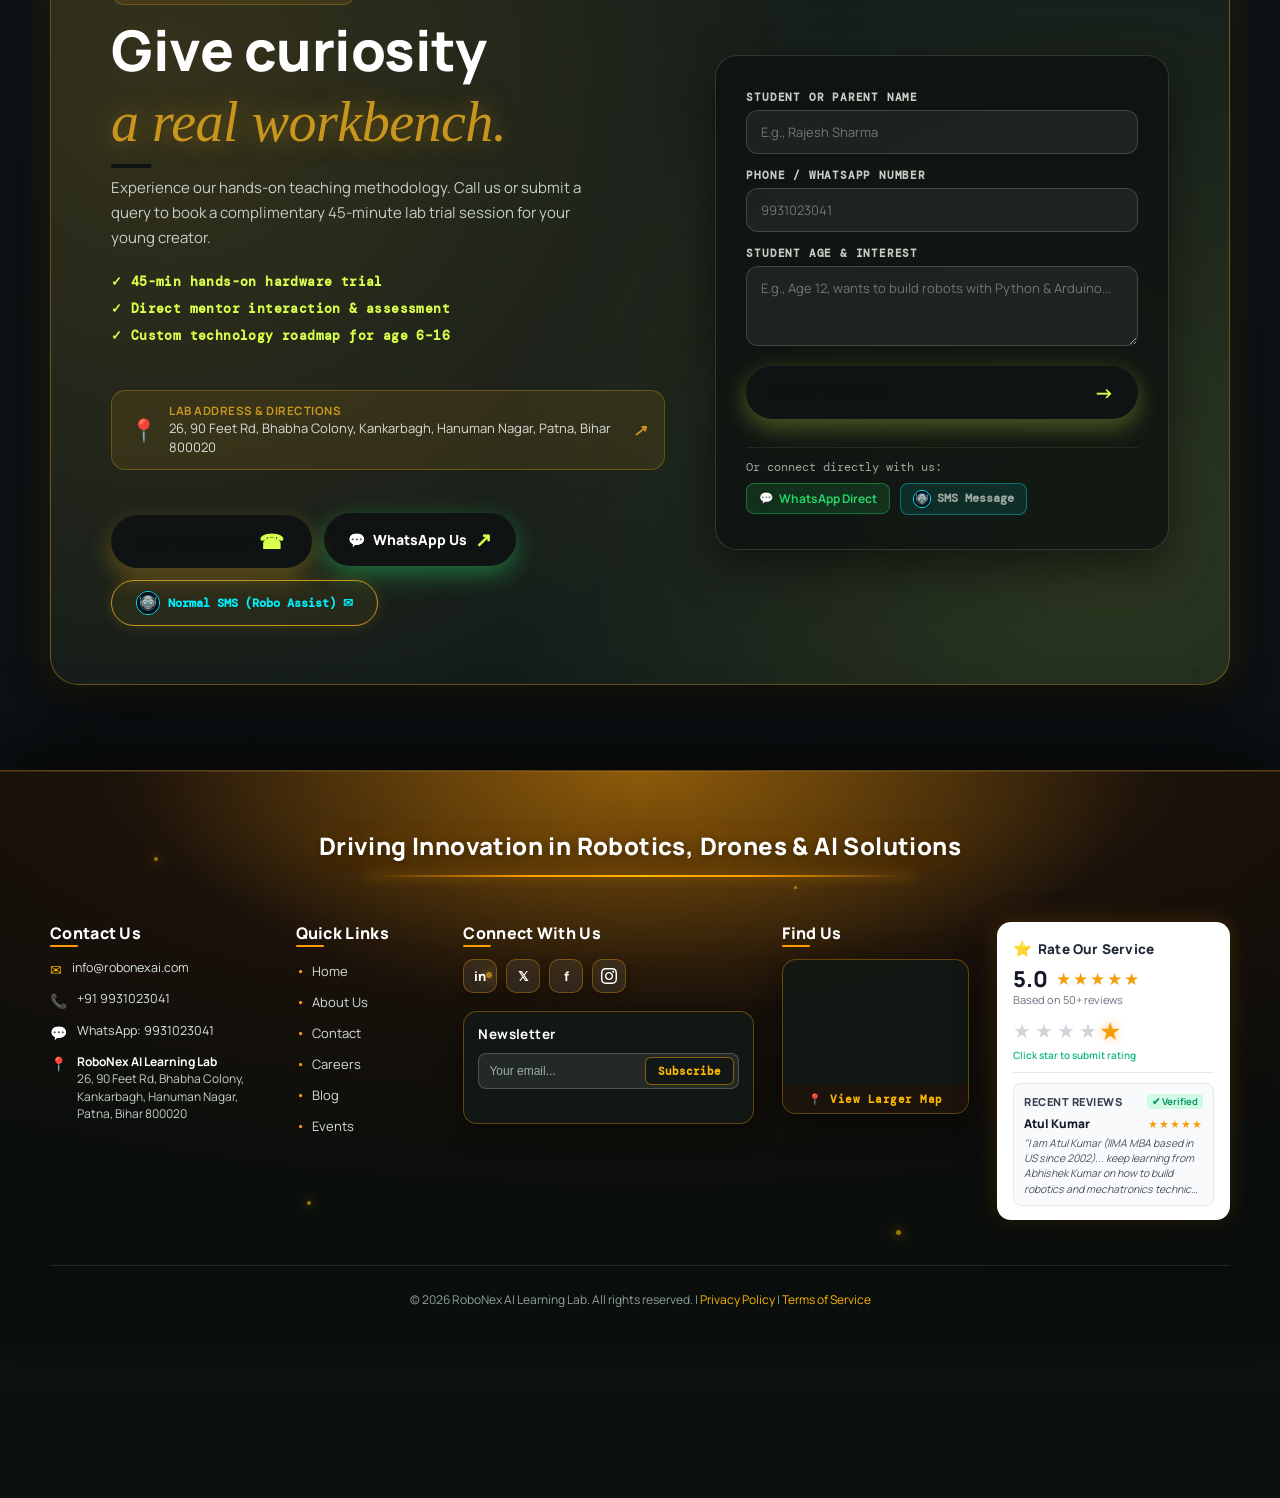
==== commit 88f6d39d: "fix(hero): full-screen cinematic video bg on ALL screens - desktop + mobile - Video: position:absolu" ====
--- a/index.html
+++ b/index.html
@@ -12,7 +12,7 @@
   <link
     href="https://fonts.googleapis.com/css2?family=DM+Mono:wght@400;500&family=Manrope:wght@400;500;600;700;800&display=swap"
     rel="stylesheet" />
-  <link rel="stylesheet" href="style.css?v=20261006prod3" />
+  <link rel="stylesheet" href="style.css?v=20261006prod4" />
   <link rel="icon" type="image/png" href="favicon.png" />
   <link rel="shortcut icon" href="favicon.ico" />
   <!-- Production PWA & Theme Meta -->
--- a/style.css
+++ b/style.css
@@ -14165,163 +14165,187 @@
 }
 
 /* =========================================================
-   HERO ROBOT VIDEO: FULL-SIZE CINEMATIC HERO & RIGHT-ALIGNED SUMMARY BOX
+   HERO: FULL-SCREEN CINEMATIC VIDEO BACKGROUND (ALL SCREENS)
+   Video covers entire hero, text overlays on top
    ========================================================= */
 
-/* =========================================================
-   HERO ROBOT VIDEO: BIG PROMINENT 16:9 VIDEO & ZERO OVERLAP
-   ========================================================= */
-
+/* --- Global hero reset: full screen --- */
 .home-page .home-hero,
 .home-hero {
-  min-height: auto !important;
-  height: auto !important;
   position: relative !important;
-  overflow: visible !important;
-  background: transparent !important;
   width: 100% !important;
-  max-width: 1440px !important;
-  margin: 0 auto !important;
-  padding: 20px clamp(16px, 3.5vw, 44px) 16px !important;
+  max-width: 100% !important;
+  margin: 0 !important;
+  padding: 0 !important;
+  min-height: 100vh !important;
+  min-height: 100dvh !important;
+  height: 100vh !important;
+  height: 100dvh !important;
+  overflow: hidden !important;
+  background: #080e0c !important;
+  display: flex !important;
+  align-items: flex-end !important;
+  justify-content: flex-start !important;
+}
+
+/* --- VIDEO MEDIA: true full-screen absolute background --- */
+.home-page .home-hero-media,
+.home-hero-media {
+  position: absolute !important;
+  inset: 0 !important;
+  width: 100% !important;
+  height: 100% !important;
+  min-height: 100% !important;
+  aspect-ratio: unset !important;
+  border-radius: 0 !important;
+  border: none !important;
+  box-shadow: none !important;
+  background: #080e0c !important;
+  overflow: hidden !important;
+  display: block !important;
+  z-index: 0 !important;
+  flex: unset !important;
+  order: unset !important;
+  max-width: 100% !important;
+}
+
+/* --- VIDEO ELEMENT: cover entire screen, object-fit:cover --- */
+.home-page .home-hero-video,
+.home-hero-video,
+.home-page .home-hero-media video,
+.home-hero-media video {
+  position: absolute !important;
+  inset: 0 !important;
+  width: 100% !important;
+  height: 100% !important;
+  max-width: 100% !important;
+  object-fit: cover !important;
+  object-position: center center !important;
+  filter: contrast(1.08) brightness(0.98) saturate(1.12) !important;
+  opacity: 1 !important;
+  transform: none !important;
+  background: #080e0c !important;
+  z-index: 0 !important;
+}
+
+/* --- GRADIENT OVERLAY: strong bottom-to-top dark fade for text readability --- */
+.home-page .home-hero-media::after,
+.home-page .home-hero-media:after,
+.home-hero-media::after,
+.home-hero-media:after {
+  display: block !important;
+  opacity: 1 !important;
+  content: '' !important;
+  position: absolute !important;
+  inset: 0 !important;
+  background:
+    linear-gradient(
+      to top,
+      rgba(5, 12, 10, 0.98) 0%,
+      rgba(5, 12, 10, 0.82) 25%,
+      rgba(5, 12, 10, 0.40) 55%,
+      rgba(5, 12, 10, 0.10) 80%,
+      transparent 100%
+    ),
+    linear-gradient(
+      to right,
+      rgba(5, 12, 10, 0.75) 0%,
+      rgba(5, 12, 10, 0.35) 40%,
+      transparent 70%
+    ) !important;
+  z-index: 1 !important;
+  pointer-events: none !important;
+}
+
+.home-video-overlay,
+.home-glow {
+  display: none !important;
+  opacity: 0 !important;
+}
+
+/* --- HERO INNER: text card sitting above video, bottom-left --- */
+.home-page .home-hero-inner,
+.home-hero-inner {
+  position: relative !important;
+  z-index: 2 !important;
+  order: unset !important;
+  flex: unset !important;
+  max-width: 100% !important;
+  width: 100% !important;
+  padding: 0 clamp(20px, 4vw, 64px) clamp(40px, 5vh, 72px) !important;
   box-sizing: border-box !important;
-}
-
-/* Desktop & Laptop Screens (>= 900px): Clean 2-Column Split (Zero Overlap) */
-@media (min-width: 900px) {
-  .home-page .home-hero,
-  .home-hero {
-    display: flex !important;
-    flex-direction: row !important;
-    align-items: center !important;
-    justify-content: space-between !important;
-    gap: clamp(24px, 3.5vw, 48px) !important;
-    min-height: clamp(520px, 48vw, 680px) !important;
-  }
-
-  /* Left Column: Dedicated Text Card (Order 1, Zero Overlap) */
-  .home-page .home-hero-inner,
-  .home-hero-inner {
-    order: 1 !important;
-    flex: 1 1 42% !important;
-    max-width: 530px !important;
-    width: 100% !important;
-    padding: 0 !important;
-    margin: 0 !important;
-    min-height: auto !important;
-    height: auto !important;
-    position: relative !important;
-    z-index: 2 !important;
-  }
-
-  .home-page .home-summary,
-  .home-summary {
-    width: 100% !important;
-    max-width: 100% !important;
-    margin: 0 !important;
-    padding: clamp(24px, 2.8vw, 36px) clamp(20px, 2.4vw, 32px) !important;
-    box-sizing: border-box !important;
-    border-radius: 22px !important;
-    background: rgba(12, 18, 16, 0.94) !important;
-    border: 1.5px solid rgba(255, 157, 0, 0.35) !important;
-    box-shadow: 0 20px 50px rgba(0, 0, 0, 0.7), 0 0 30px rgba(255, 157, 0, 0.12) !important;
-    backdrop-filter: blur(20px) !important;
-    -webkit-backdrop-filter: blur(20px) !important;
-  }
-
-  .home-summary h1 {
-    font-size: clamp(26px, 3vw, 40px) !important;
-    line-height: 1.15 !important;
-    margin: 8px 0 12px !important;
-  }
-
-  .home-summary .eyebrow {
-    font-size: 9.5px !important;
-    letter-spacing: 1px !important;
-    margin-bottom: 6px !important;
-  }
-
-  .hero-truth {
-    margin: 10px 0 14px !important;
-    gap: 5px !important;
-  }
-
-  .hero-truth span {
-    font-size: 10.5px !important;
-    line-height: 1.4 !important;
-  }
-
-  .home-summary .home-lead {
-    font-size: 13px !important;
-    line-height: 1.55 !important;
-    margin: 12px 0 18px !important;
-    color: #cfdcd5 !important;
-  }
-
-  .home-summary .home-actions {
-    gap: 12px !important;
-    display: flex !important;
-    align-items: center !important;
-    flex-wrap: wrap !important;
-  }
-
-  .home-summary .home-actions .button {
-    padding: 11px 20px !important;
-    font-size: 13px !important;
-    min-height: 42px !important;
-  }
-
-  .home-summary .home-phone {
-    font-size: 12.5px !important;
-    padding: 9px 14px !important;
-  }
-
-  /* Right Column: BARA (BIG) ROBOT VIDEO STAGE (Order 2, ZERO OVERLAP) */
-  .home-page .home-hero-media,
-  .home-hero-media {
-    order: 2 !important;
-    position: relative !important; /* NOT absolute - zero overlap! */
-    flex: 1 1 58% !important;
-    width: 100% !important;
-    max-width: 840px !important;
-    aspect-ratio: 16 / 9 !important;
-    height: clamp(390px, 38vw, 560px) !important;
-    border-radius: 24px !important;
-    overflow: hidden !important;
-    display: flex !important;
-    align-items: center !important;
-    justify-content: center !important;
-    background: #080e0c !important;
-    box-shadow: 0 24px 60px rgba(0, 0, 0, 0.8), 0 0 50px rgba(0, 245, 160, 0.28) !important;
-    border: 2px solid rgba(0, 245, 160, 0.45) !important;
-    margin: 0 !important;
-  }
-
-  /* Full uncropped robot video inside dedicated large stage */
-  .home-page .home-hero-video,
-  .home-hero-video,
-  .home-page .home-hero-media video,
-  .home-hero-media video {
-    position: relative !important;
-    width: 100% !important;
-    height: 100% !important;
-    max-width: 100% !important;
-    object-fit: contain !important;
-    object-position: center center !important;
-    filter: contrast(1.1) brightness(1.04) saturate(1.16) !important;
-    background: #080e0c !important;
-    transform: none !important;
-  }
-
-  /* Remove all dark overlays so video is 100% bright, crisp & clear */
-  .home-page .home-hero-media::after,
-  .home-page .home-hero-media:after,
-  .home-hero-media::after,
-  .home-hero-media:after,
-  .home-video-overlay,
-  .home-glow {
-    display: none !important;
-    opacity: 0 !important;
-  }
+  display: flex !important;
+  flex-direction: column !important;
+  justify-content: flex-end !important;
+  align-items: flex-start !important;
+  min-height: 100dvh !important;
+}
+
+/* --- SUMMARY CARD: glass card bottom-left --- */
+.home-page .home-summary,
+.home-summary {
+  width: min(600px, 100%) !important;
+  max-width: 100% !important;
+  margin: 0 !important;
+  padding: clamp(22px, 2.8vw, 40px) clamp(20px, 2.5vw, 44px) !important;
+  box-sizing: border-box !important;
+  border-radius: 20px !important;
+  background: rgba(6, 12, 10, 0.72) !important;
+  border: 1px solid rgba(216, 255, 75, 0.2) !important;
+  box-shadow: 0 24px 60px rgba(0,0,0,0.55), inset 0 1px 0 rgba(255,255,255,0.06) !important;
+  backdrop-filter: blur(18px) !important;
+  -webkit-backdrop-filter: blur(18px) !important;
+  color: #fff !important;
+}
+
+.home-summary h1 {
+  font-size: clamp(32px, 4.5vw, 72px) !important;
+  line-height: 1.12 !important;
+  margin: 6px 0 10px !important;
+  color: #fff !important;
+  letter-spacing: -0.5px !important;
+}
+
+.home-summary .eyebrow {
+  font-size: clamp(9px, 1vw, 11px) !important;
+  letter-spacing: 1.5px !important;
+  margin-bottom: 8px !important;
+}
+
+.hero-truth {
+  margin: 12px 0 16px !important;
+  gap: 5px !important;
+}
+
+.hero-truth span {
+  font-size: clamp(10px, 1.1vw, 12px) !important;
+  line-height: 1.45 !important;
+  color: #d4e8cc !important;
+}
+
+.home-summary .home-lead {
+  font-size: clamp(12px, 1.2vw, 16px) !important;
+  line-height: 1.6 !important;
+  margin: 12px 0 20px !important;
+  color: #ccdec8 !important;
+  max-width: 480px !important;
+}
+
+.home-summary .home-actions {
+  gap: 14px !important;
+  display: flex !important;
+  align-items: center !important;
+  flex-wrap: wrap !important;
+}
+
+.home-summary .home-actions .button {
+  padding: clamp(10px, 1.2vw, 14px) clamp(18px, 2vw, 28px) !important;
+  font-size: clamp(12px, 1.1vw, 15px) !important;
+  min-height: 44px !important;
+}
+
+.home-summary .home-phone {
+  font-size: clamp(11px, 1.1vw, 14px) !important;
 }
 
 /* Mobile & Tablet Screens (< 900px): Full-Screen Video Hero */
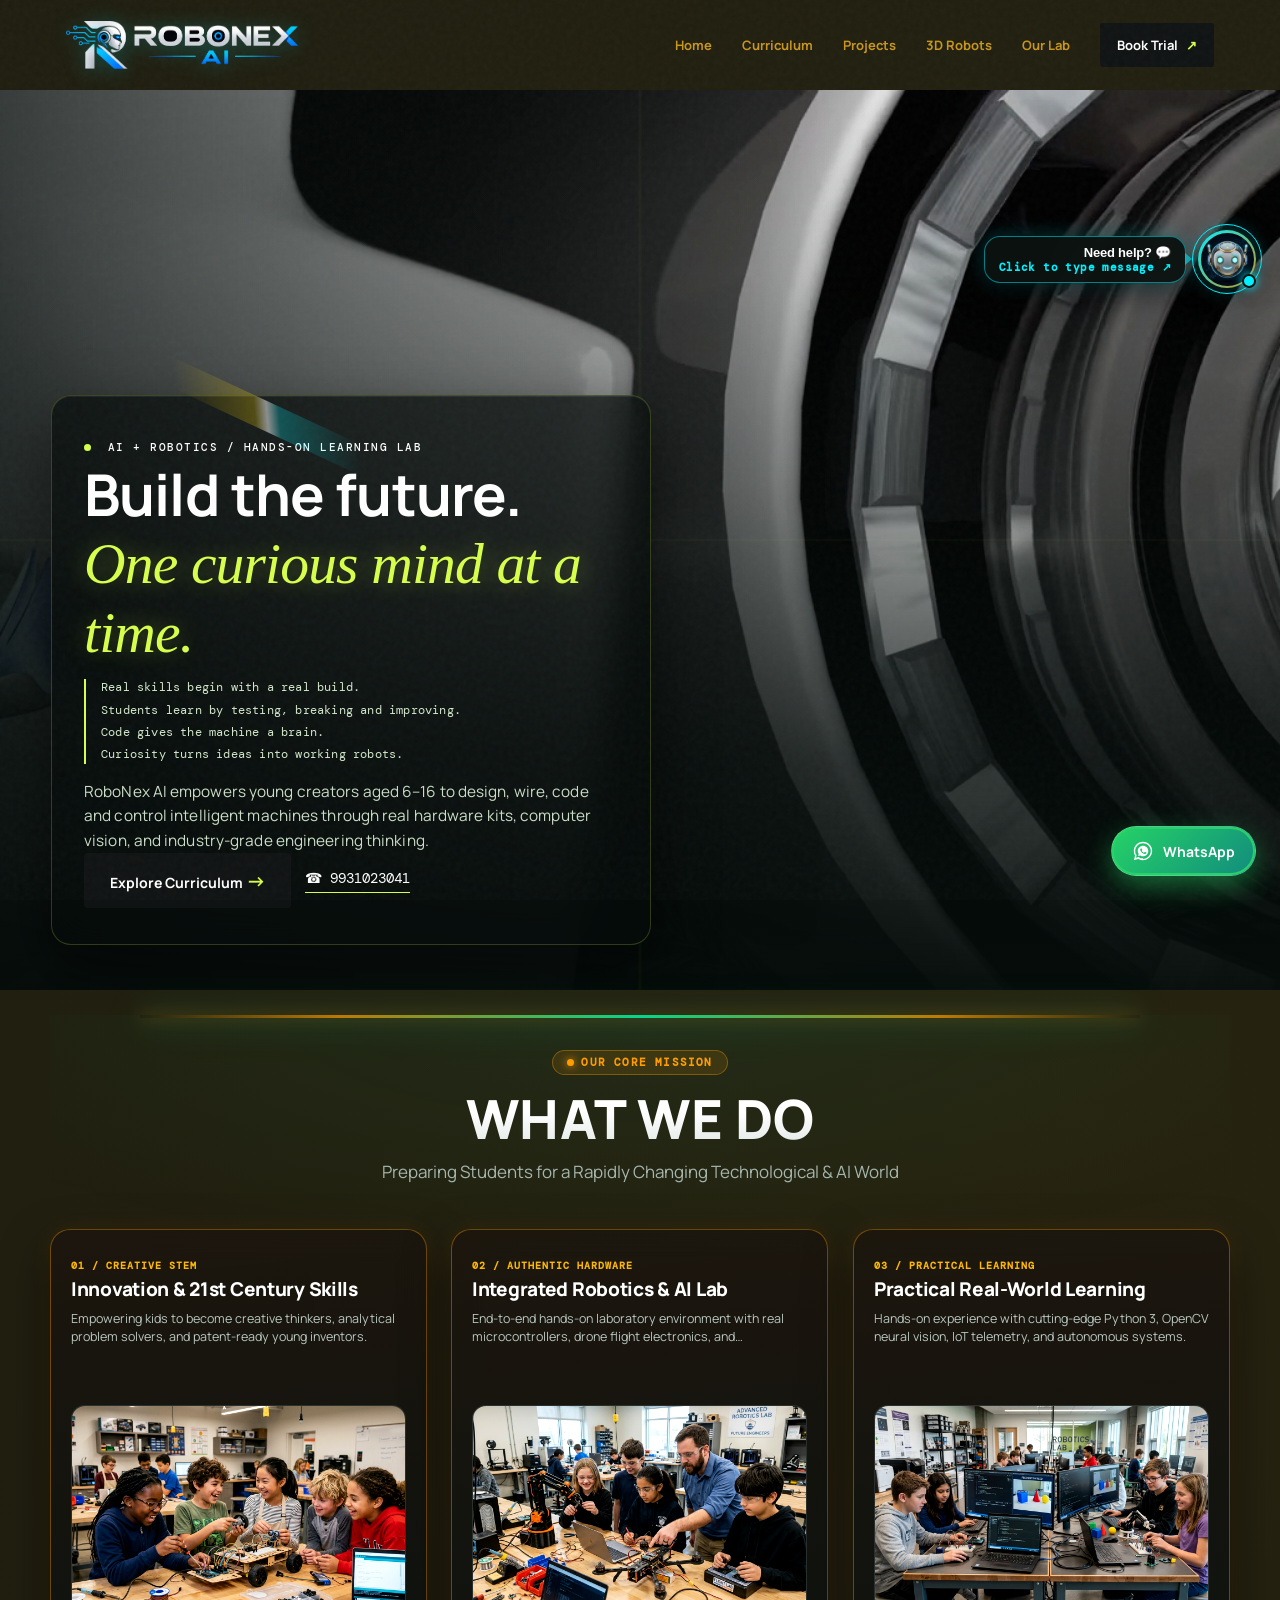
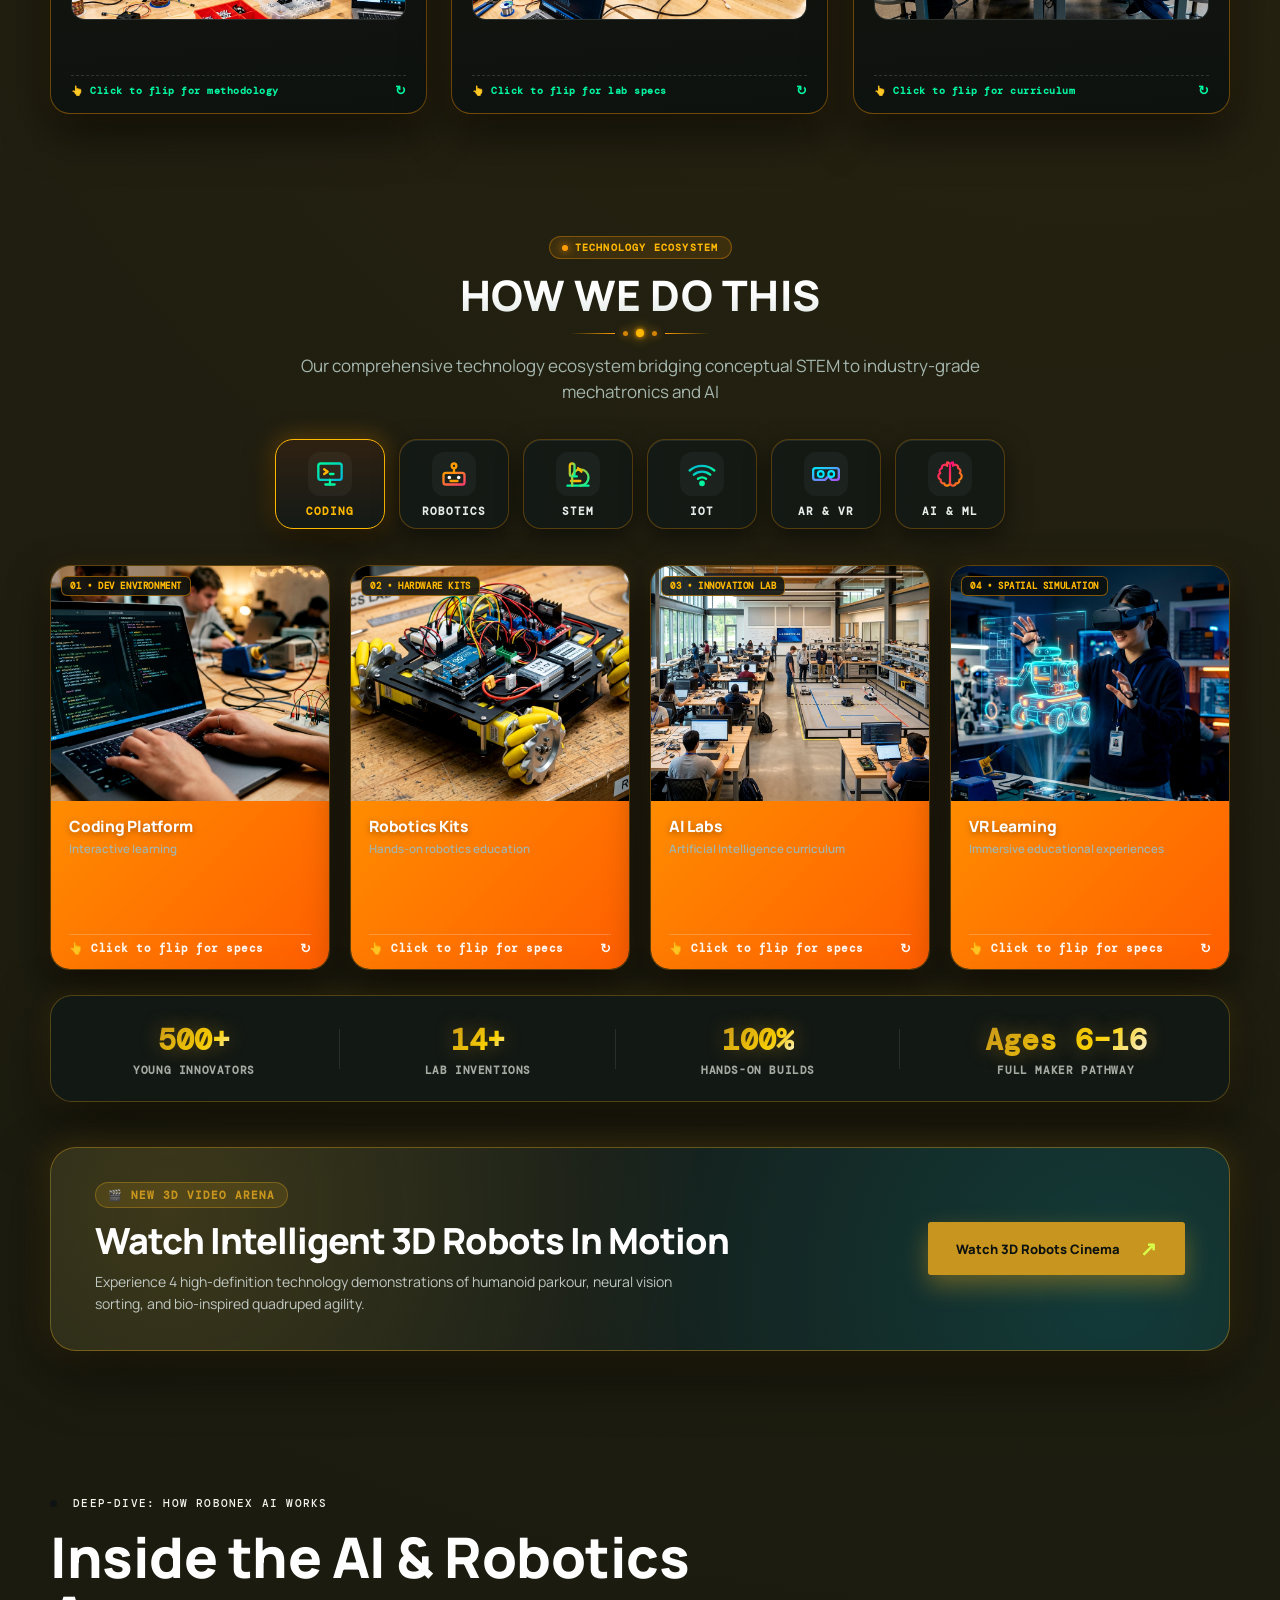
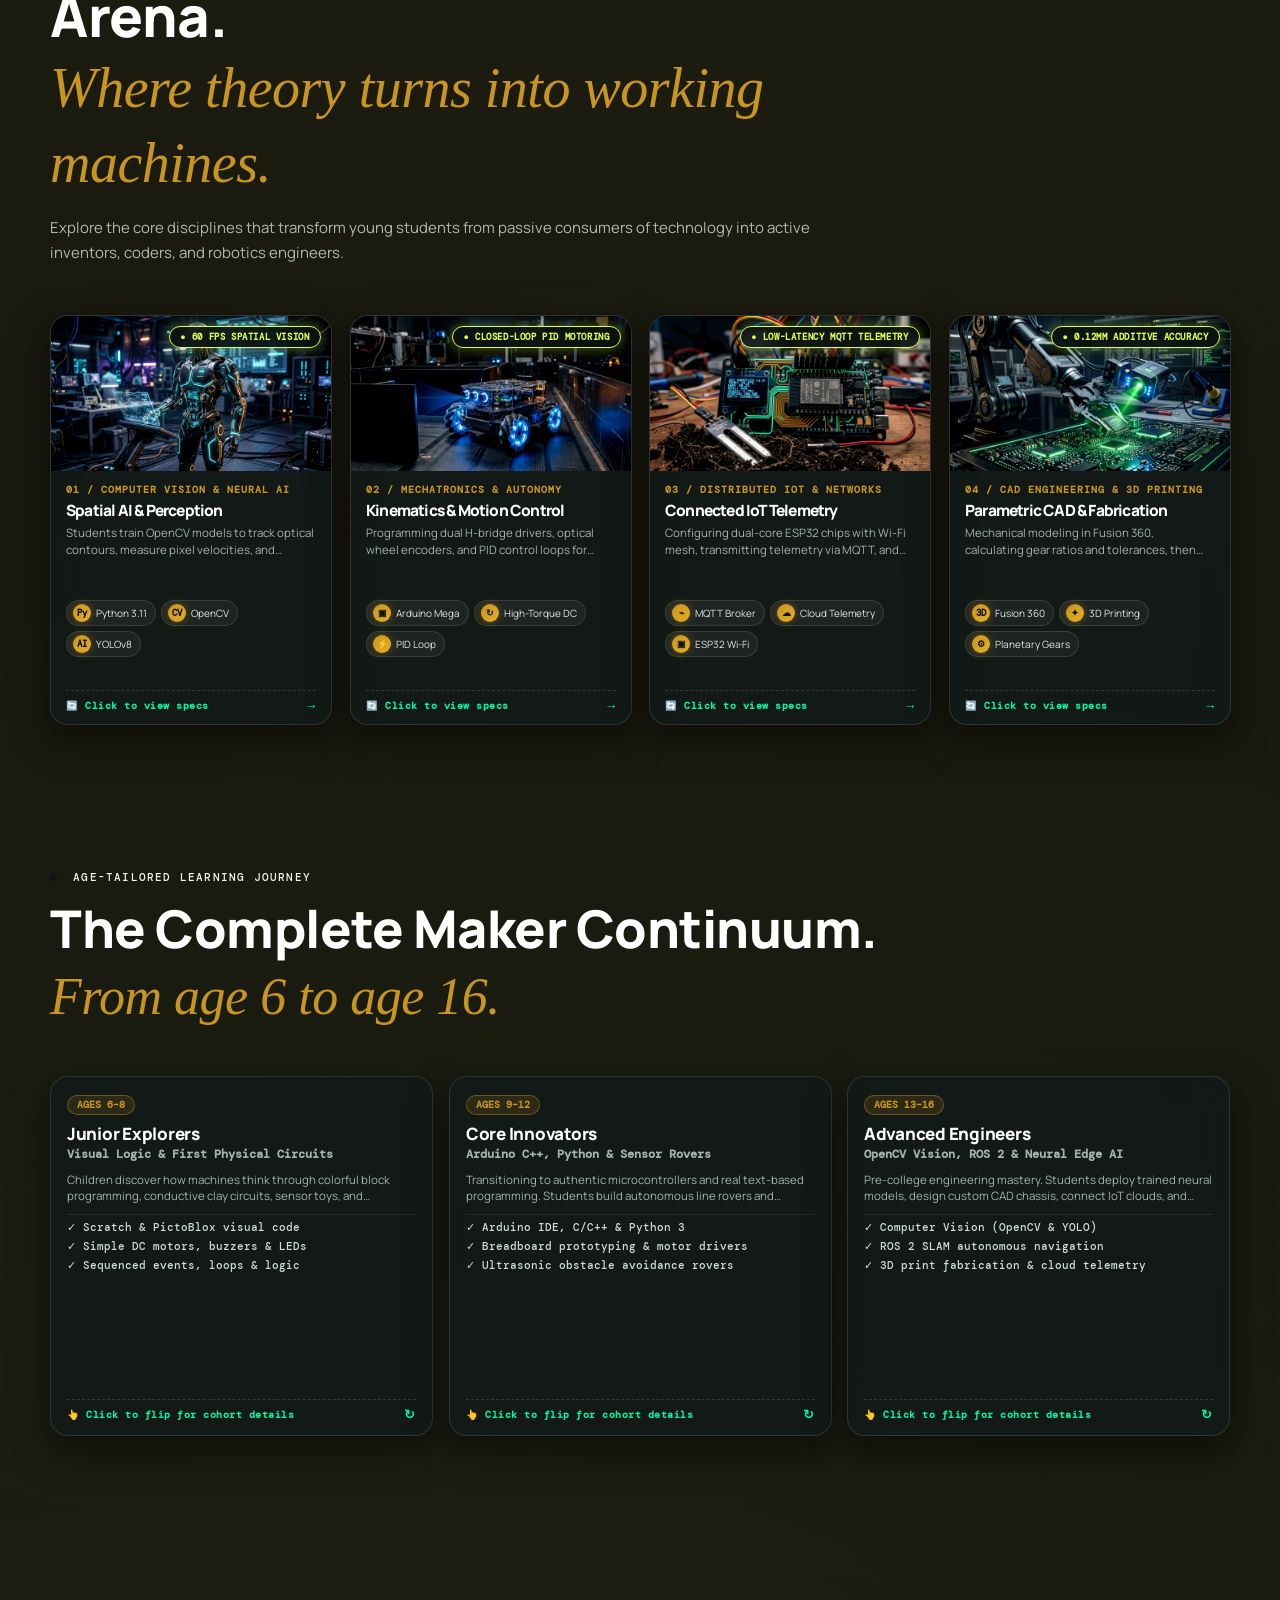
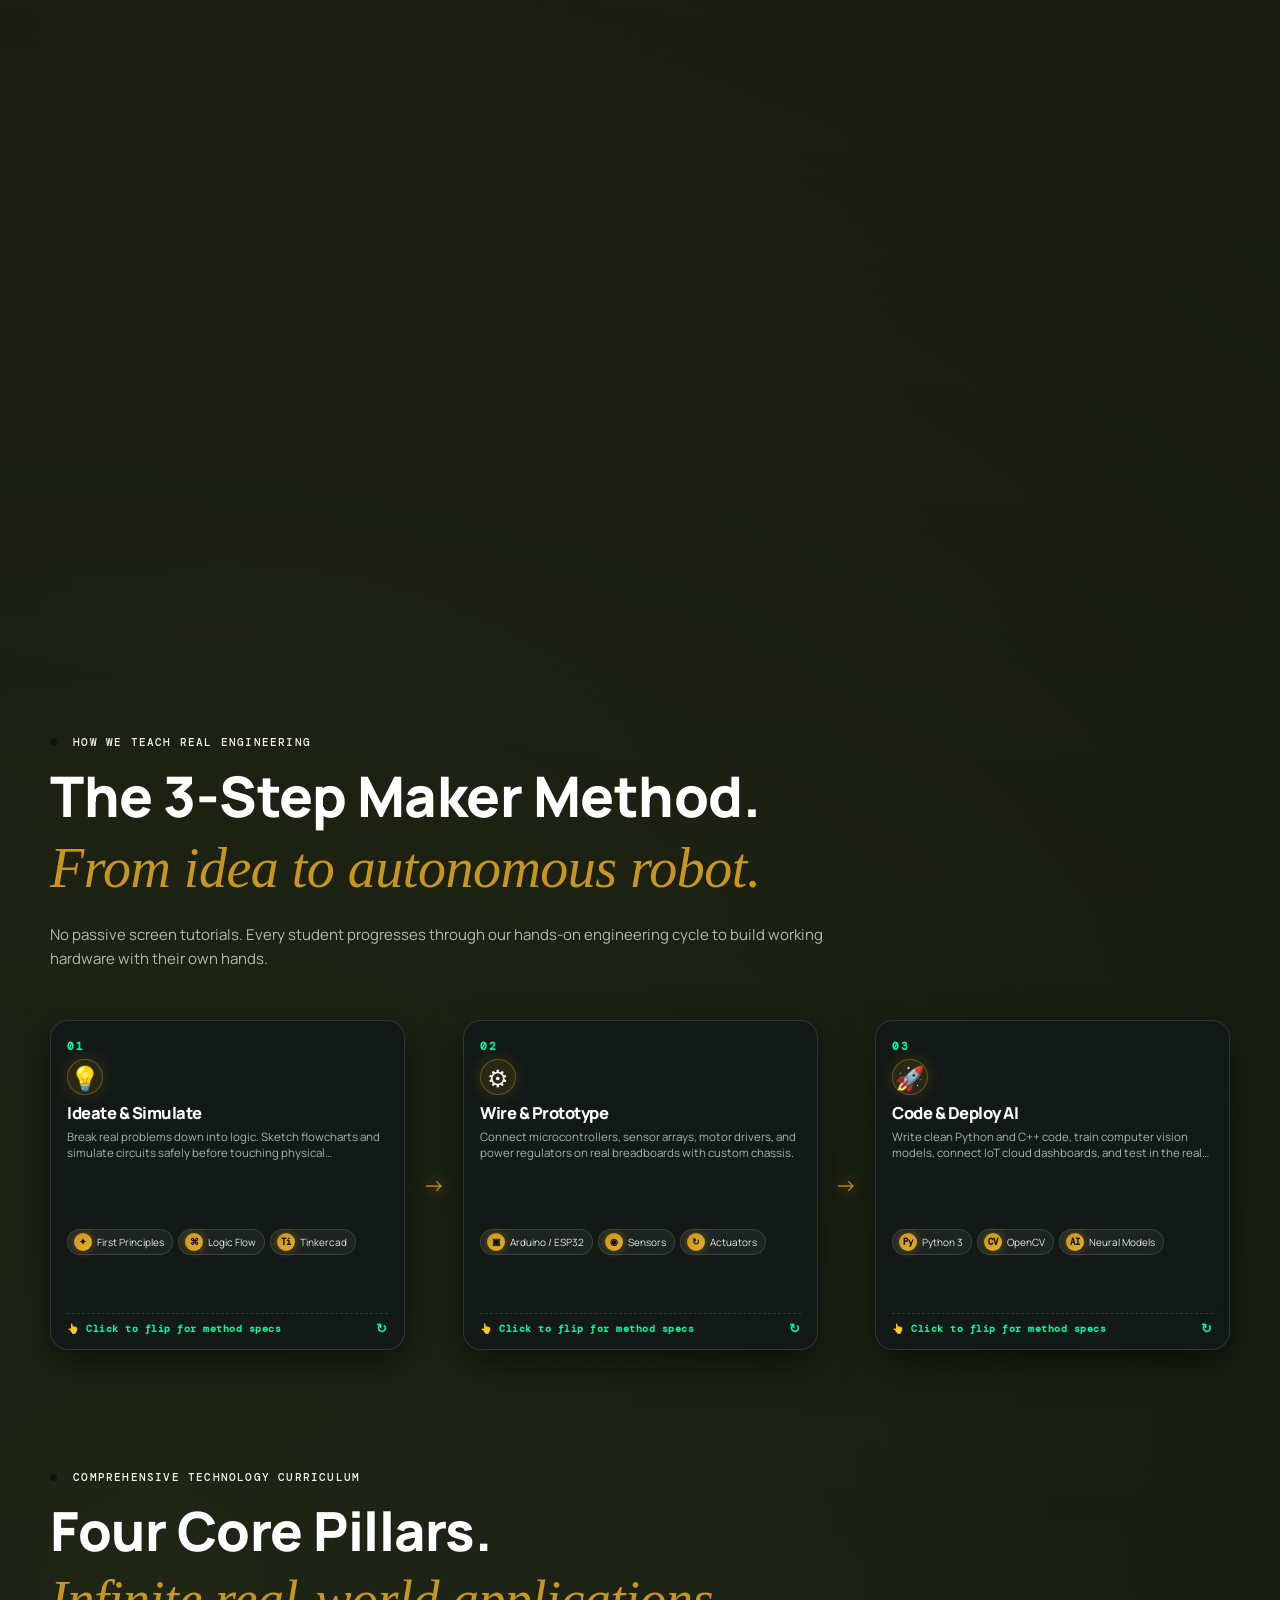
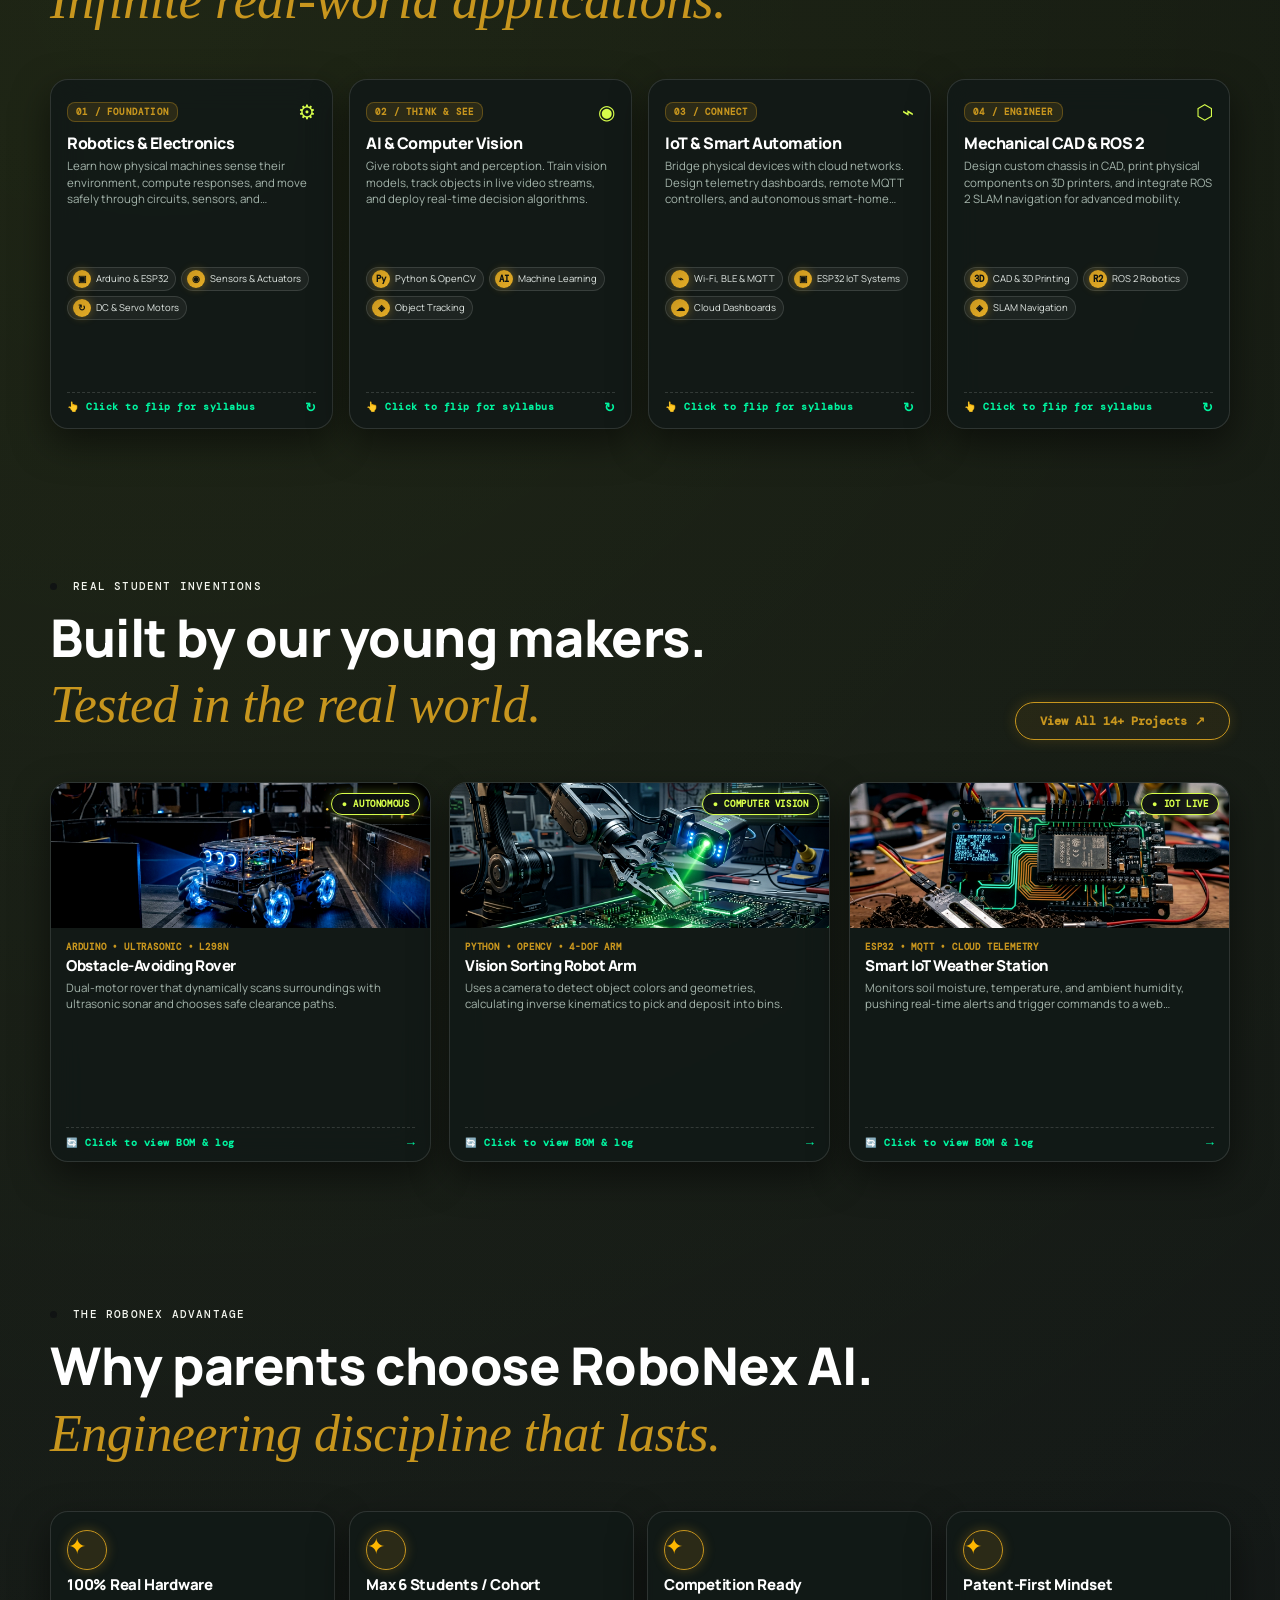
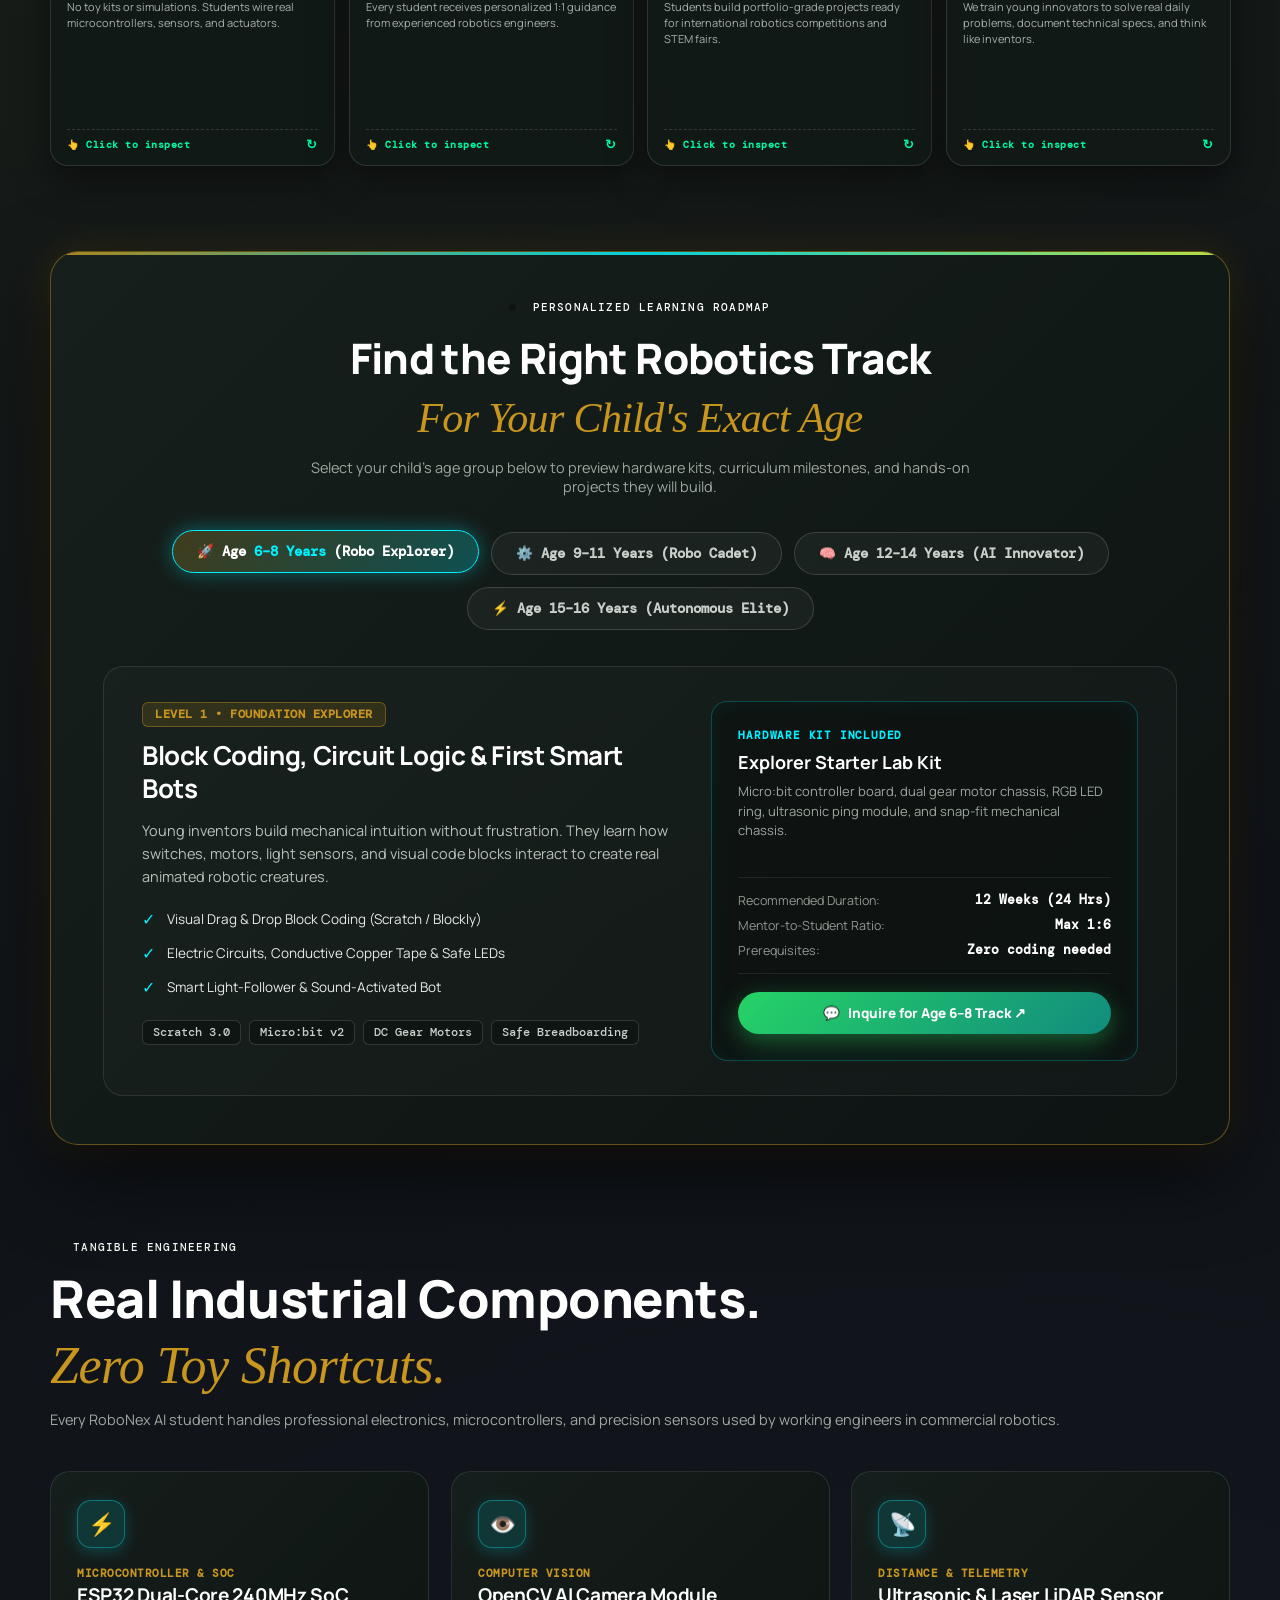
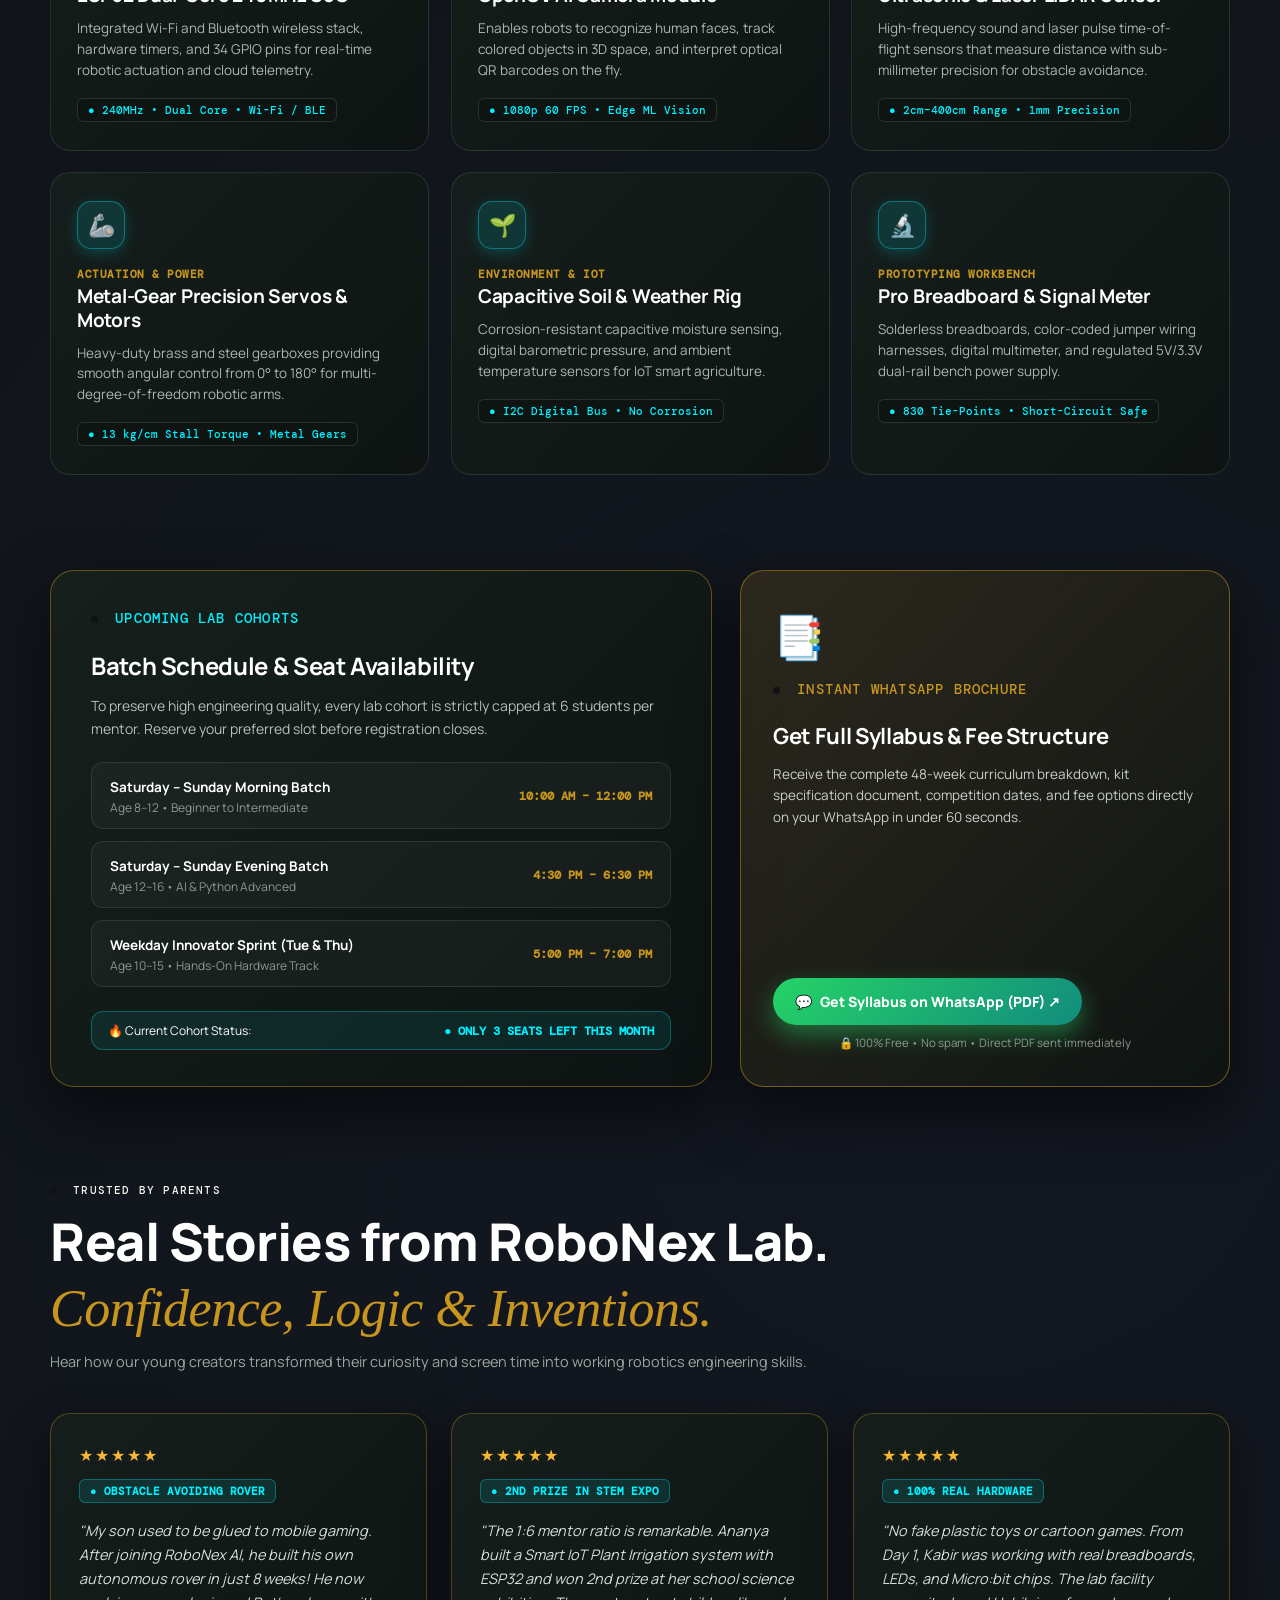
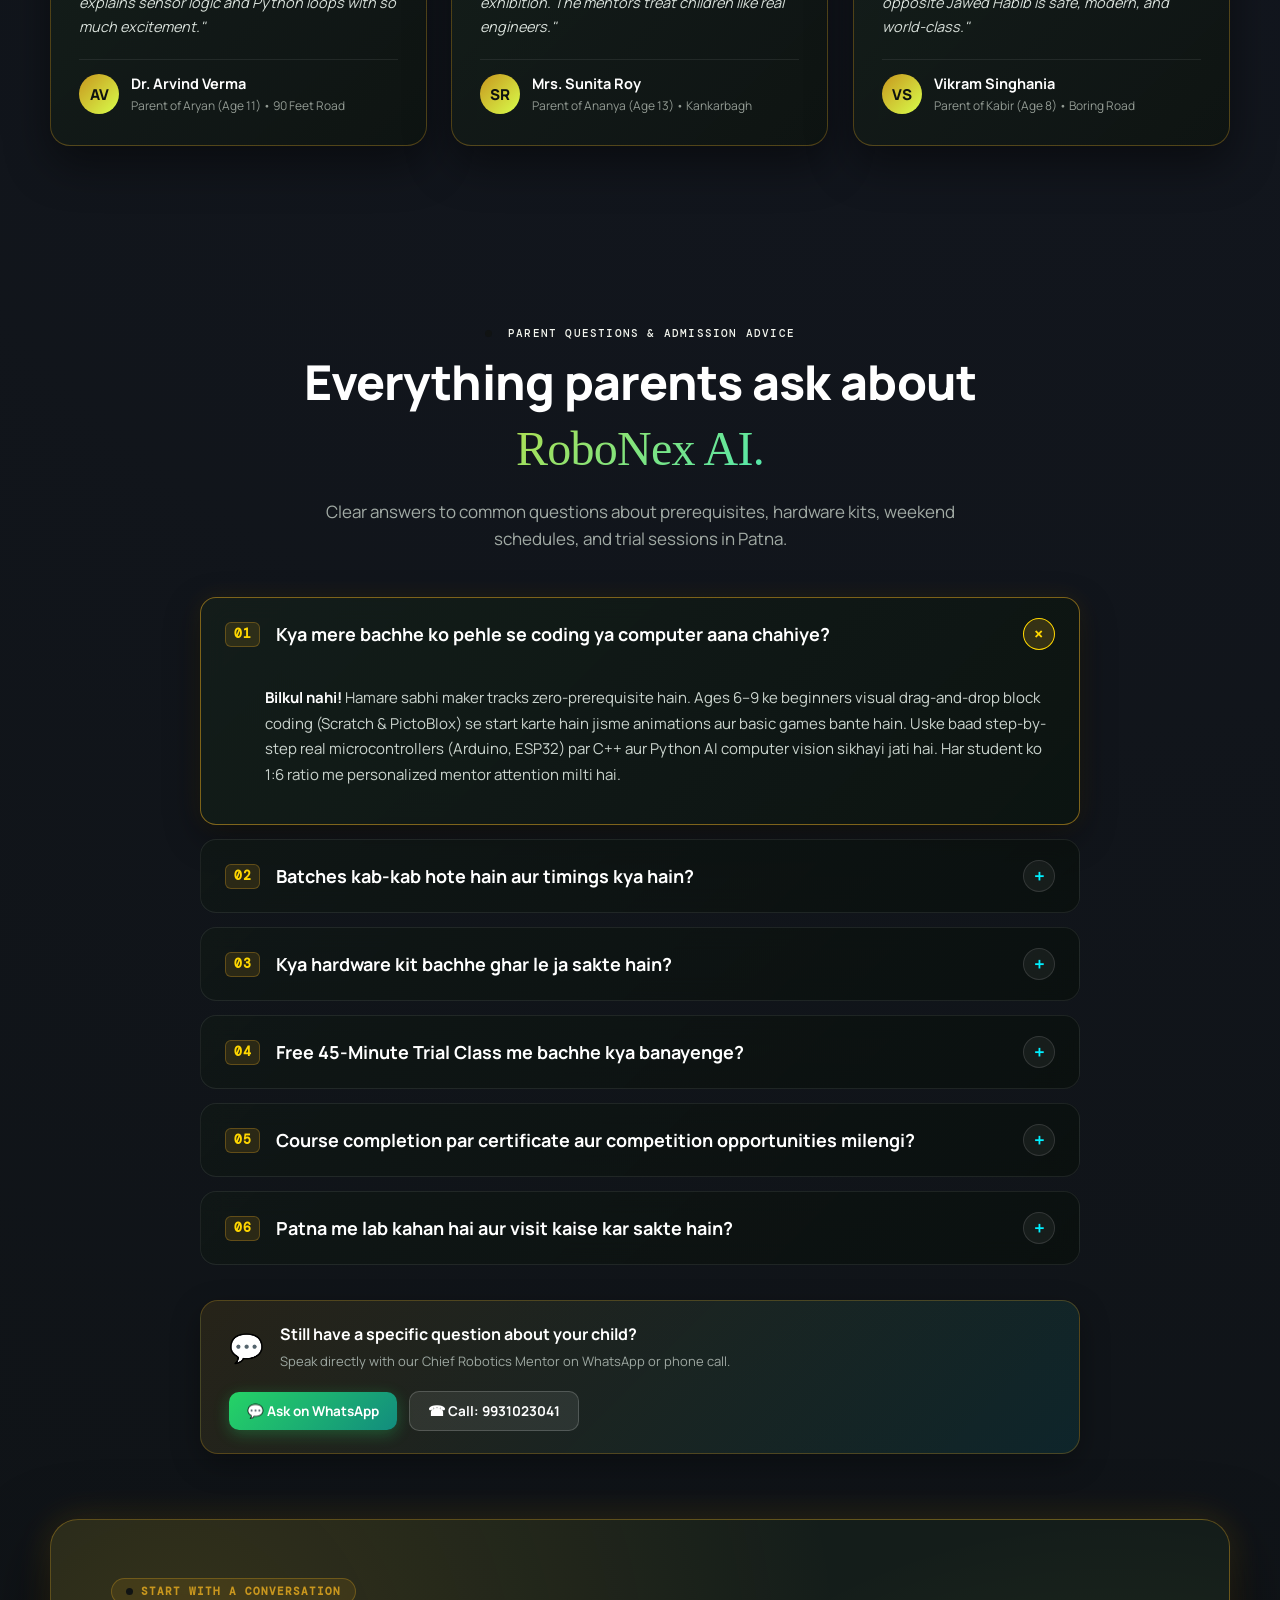
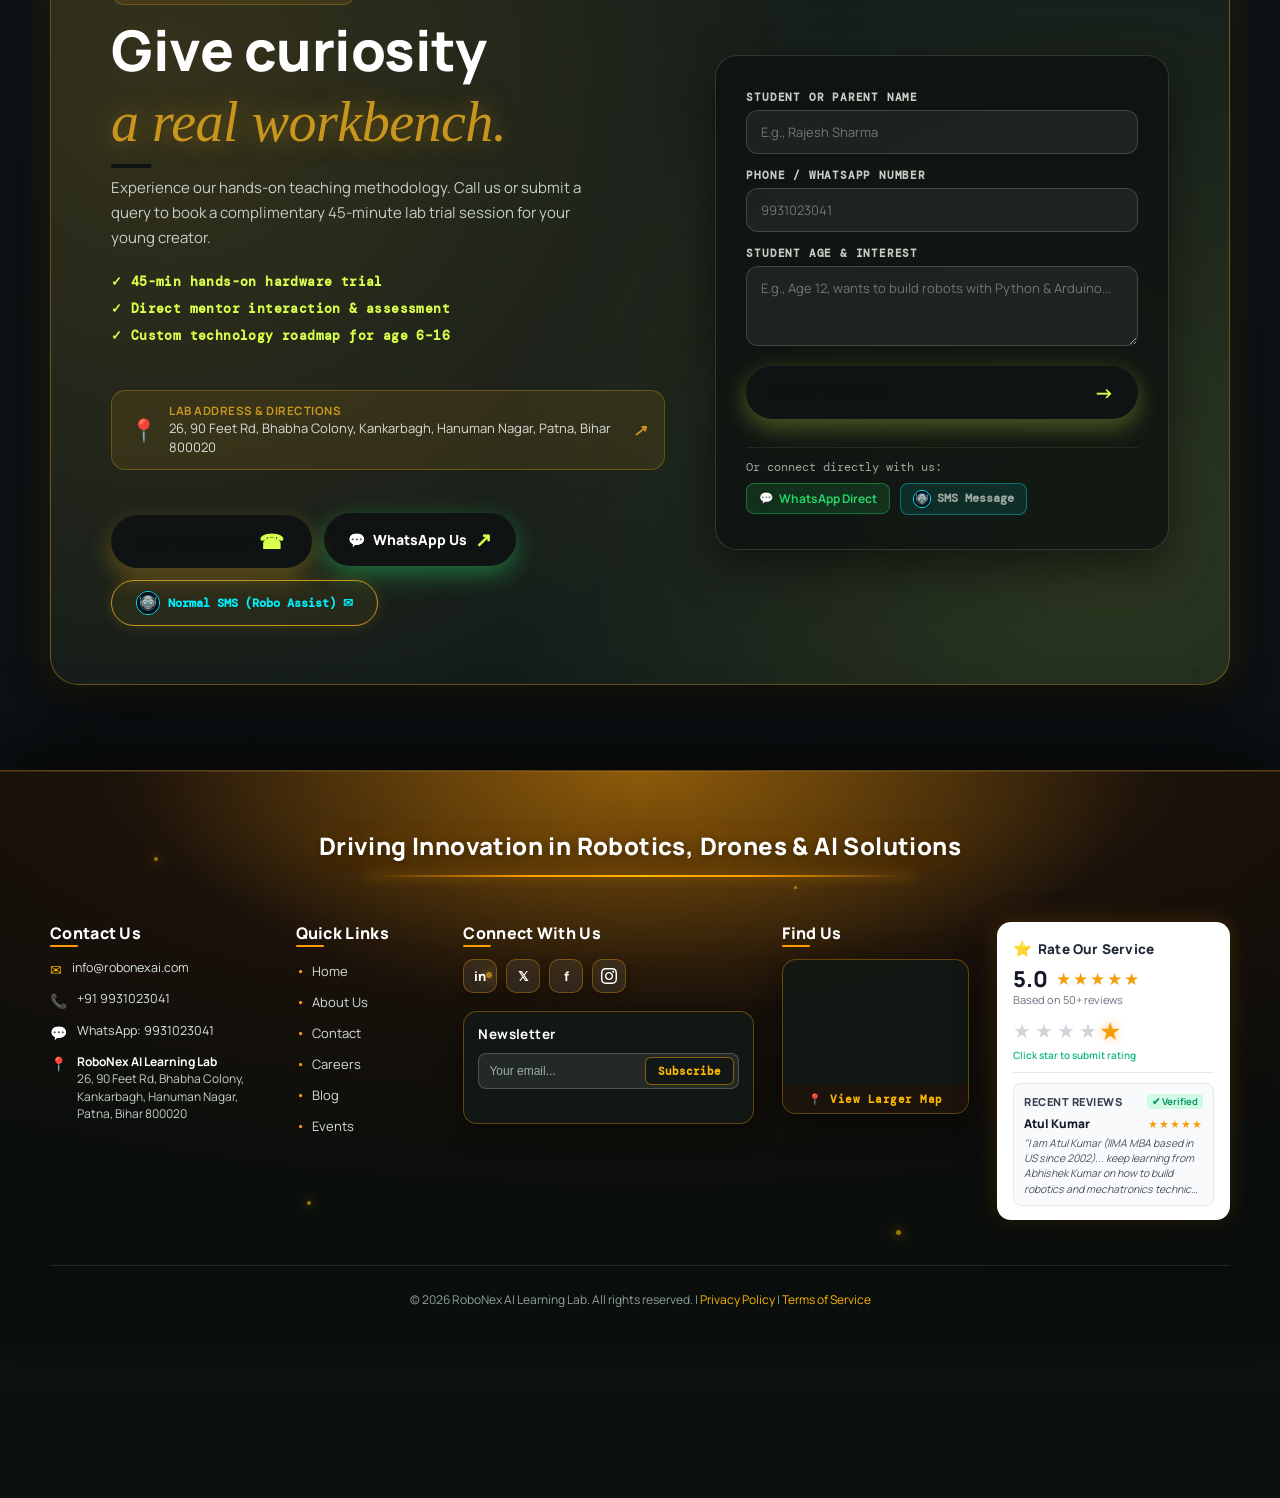
==== commit 328843c8: "fix(responsive): zero-overlap across all screens, mobile bottom bar sync, and subpage navbar clearan" ====
--- a/index.html
+++ b/index.html
@@ -12,7 +12,7 @@
   <link
     href="https://fonts.googleapis.com/css2?family=DM+Mono:wght@400;500&family=Manrope:wght@400;500;600;700;800&display=swap"
     rel="stylesheet" />
-  <link rel="stylesheet" href="style.css?v=20261006prod4" />
+  <link rel="stylesheet" href="style.css?v=20261006prod5" />
   <link rel="icon" type="image/png" href="favicon.png" />
   <link rel="shortcut icon" href="favicon.ico" />
   <!-- Production PWA & Theme Meta -->
--- a/style.css
+++ b/style.css
@@ -14179,9 +14179,9 @@
   padding: 0 !important;
   min-height: 100vh !important;
   min-height: 100dvh !important;
-  height: 100vh !important;
-  height: 100dvh !important;
-  overflow: hidden !important;
+  height: auto !important;
+  overflow: clip !important;
+  overflow-x: clip !important;
   background: #080e0c !important;
   display: flex !important;
   align-items: flex-end !important;
@@ -14272,7 +14272,7 @@
   flex: unset !important;
   max-width: 100% !important;
   width: 100% !important;
-  padding: 0 clamp(20px, 4vw, 64px) clamp(40px, 5vh, 72px) !important;
+  padding: clamp(90px, 12vh, 120px) clamp(20px, 4vw, 64px) clamp(40px, 5vh, 72px) !important;
   box-sizing: border-box !important;
   display: flex !important;
   flex-direction: column !important;
@@ -15548,14 +15548,14 @@
 }
 
 /* --- Inner pages (curriculum, projects, lab, topic) --- */
-@media (max-width: 768px) {
+@media (max-width: 900px) {
   .inner-hero {
-    padding-top: 80px !important;
-    padding-bottom: 40px !important;
+    padding-top: 88px !important;
+    padding-bottom: 36px !important;
   }
 
   .inner-hero h1 {
-    font-size: clamp(28px, 9vw, 48px) !important;
+    font-size: clamp(26px, 8vw, 44px) !important;
     line-height: 1.15;
     word-break: break-word;
   }
@@ -15563,7 +15563,9 @@
   .inner-hero p {
     font-size: 13px !important;
   }
-
+}
+
+@media (max-width: 768px) {
   .all-projects {
     grid-template-columns: 1fr !important;
   }
@@ -15593,64 +15595,87 @@
   }
 }
 
-/* --- WhatsApp/fixed CTA buttons --- */
+/* --- Mobile Bottom Bar & Floating Widgets: Zero Overlap --- */
 @media (max-width: 768px) {
-  .whatsapp-float,
-  [class*="whatsapp"],
-  .fixed-cta,
-  .chat-widget,
-  [class*="chat-btn"],
-  [class*="need-help"] {
-    bottom: 16px !important;
+  /* Hide redundant circular WhatsApp button on mobile because the sticky bottom bar already has a full-width WhatsApp button */
+  .floating-wa-container,
+  .floating-btn.floating-wa-btn {
+    display: none !important;
+  }
+
+  /* Hide wide speech bubble on mobile so it doesn't cover page content */
+  .robo-speech-bubble {
+    display: none !important;
+  }
+
+  .scrolling-robo-wrapper {
     right: 12px !important;
-    z-index: 8000 !important;
-    max-width: calc(100vw - 24px) !important;
-  }
-}
-
-/* --- Mobile bottom bar (if present) --- */
-@media (max-width: 768px) {
+    z-index: 99980 !important;
+  }
+
+  .robo-avatar-wrap {
+    width: 44px !important;
+    height: 44px !important;
+  }
+
+  .robo-avatar-img {
+    width: 38px !important;
+    height: 38px !important;
+  }
+
+  /* Mobile Sticky Bottom Bar */
   .mobile-bottom-bar,
   [class*="bottom-bar"],
   [class*="mobile-bar"] {
-    position: fixed;
-    bottom: 0;
-    left: 0;
-    right: 0;
-    width: 100%;
-    box-sizing: border-box;
-    z-index: 7000;
-    padding: 10px 12px;
-  }
-
-  /* Ensure content above bottom bar has padding */
+    display: block !important;
+    position: fixed !important;
+    bottom: 0 !important;
+    left: 0 !important;
+    right: 0 !important;
+    width: 100% !important;
+    box-sizing: border-box !important;
+    z-index: 99990 !important;
+    background: rgba(10, 16, 14, 0.98) !important;
+    backdrop-filter: blur(16px) !important;
+    -webkit-backdrop-filter: blur(16px) !important;
+    border-top: 1px solid rgba(216, 255, 75, 0.18) !important;
+    box-shadow: 0 -8px 25px rgba(0, 0, 0, 0.6) !important;
+    padding: 8px 12px calc(8px + env(safe-area-inset-bottom, 0px)) !important;
+  }
+
+  /* Safe padding so sticky mobile bar never covers footer or content */
   body {
-    padding-bottom: env(safe-area-inset-bottom, 0px);
+    padding-bottom: calc(68px + env(safe-area-inset-bottom, 0px)) !important;
   }
 }
 
 /* --- Extra small phones (320px - 375px) --- */
 @media (max-width: 375px) {
   .home-summary h1 {
-    font-size: clamp(30px, 9.5vw, 44px) !important;
+    font-size: clamp(24px, 8vw, 36px) !important;
   }
 
   .home-summary {
     padding: 16px 14px !important;
+    border-radius: 16px !important;
   }
 
   .hero-truth {
-    font-size: 9px;
+    font-size: 9.5px !important;
+    margin: 8px 0 10px !important;
+    gap: 3px !important;
   }
 
   .home-lead {
-    font-size: 11px !important;
+    font-size: 11.5px !important;
+    line-height: 1.45 !important;
+    margin: 8px 0 12px !important;
   }
 
   .home-actions .button {
-    font-size: 12px;
-    padding: 0 14px;
-    min-height: 42px;
+    font-size: 12px !important;
+    padding: 0 14px !important;
+    min-height: 42px !important;
   }
 
   h2 {
@@ -15662,8 +15687,8 @@
   }
 
   .eco-icon-tab {
-    min-width: 60px;
-    font-size: 8px;
+    min-width: 60px !important;
+    font-size: 8px !important;
   }
 }
 
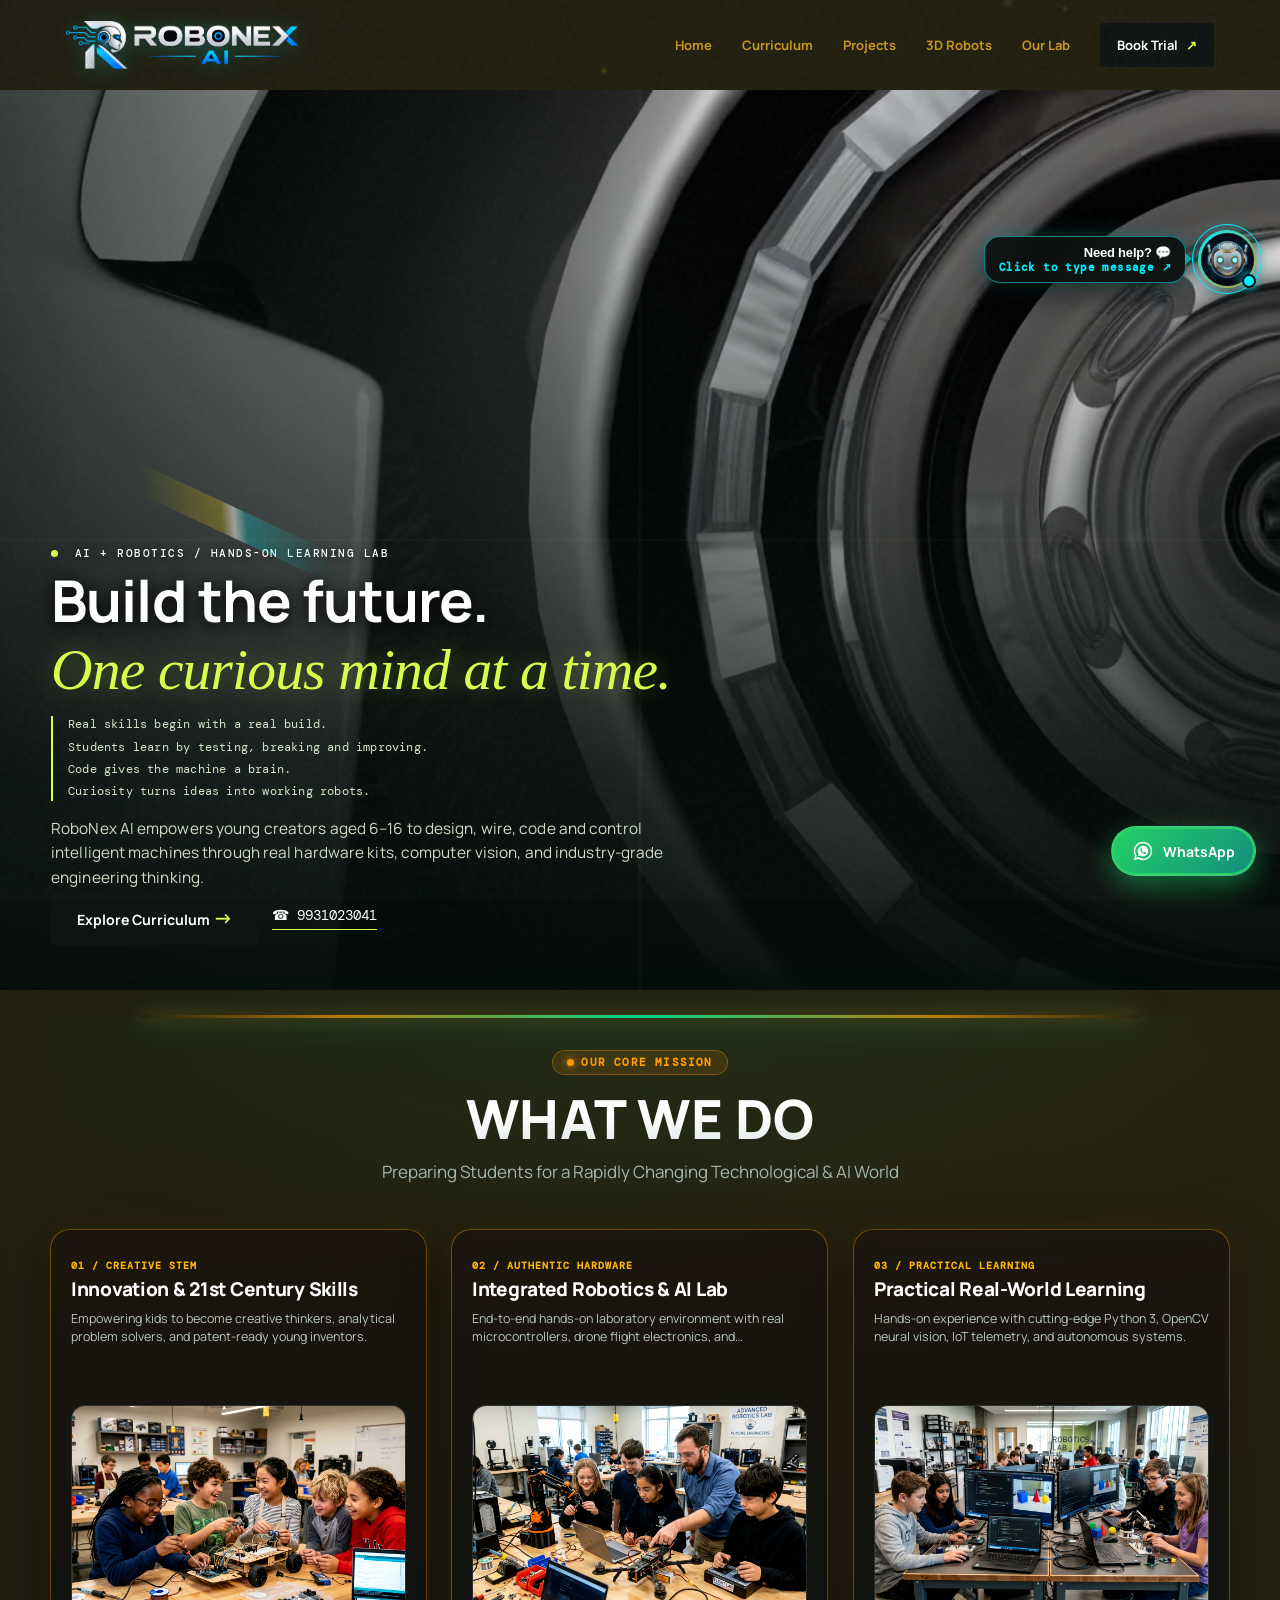
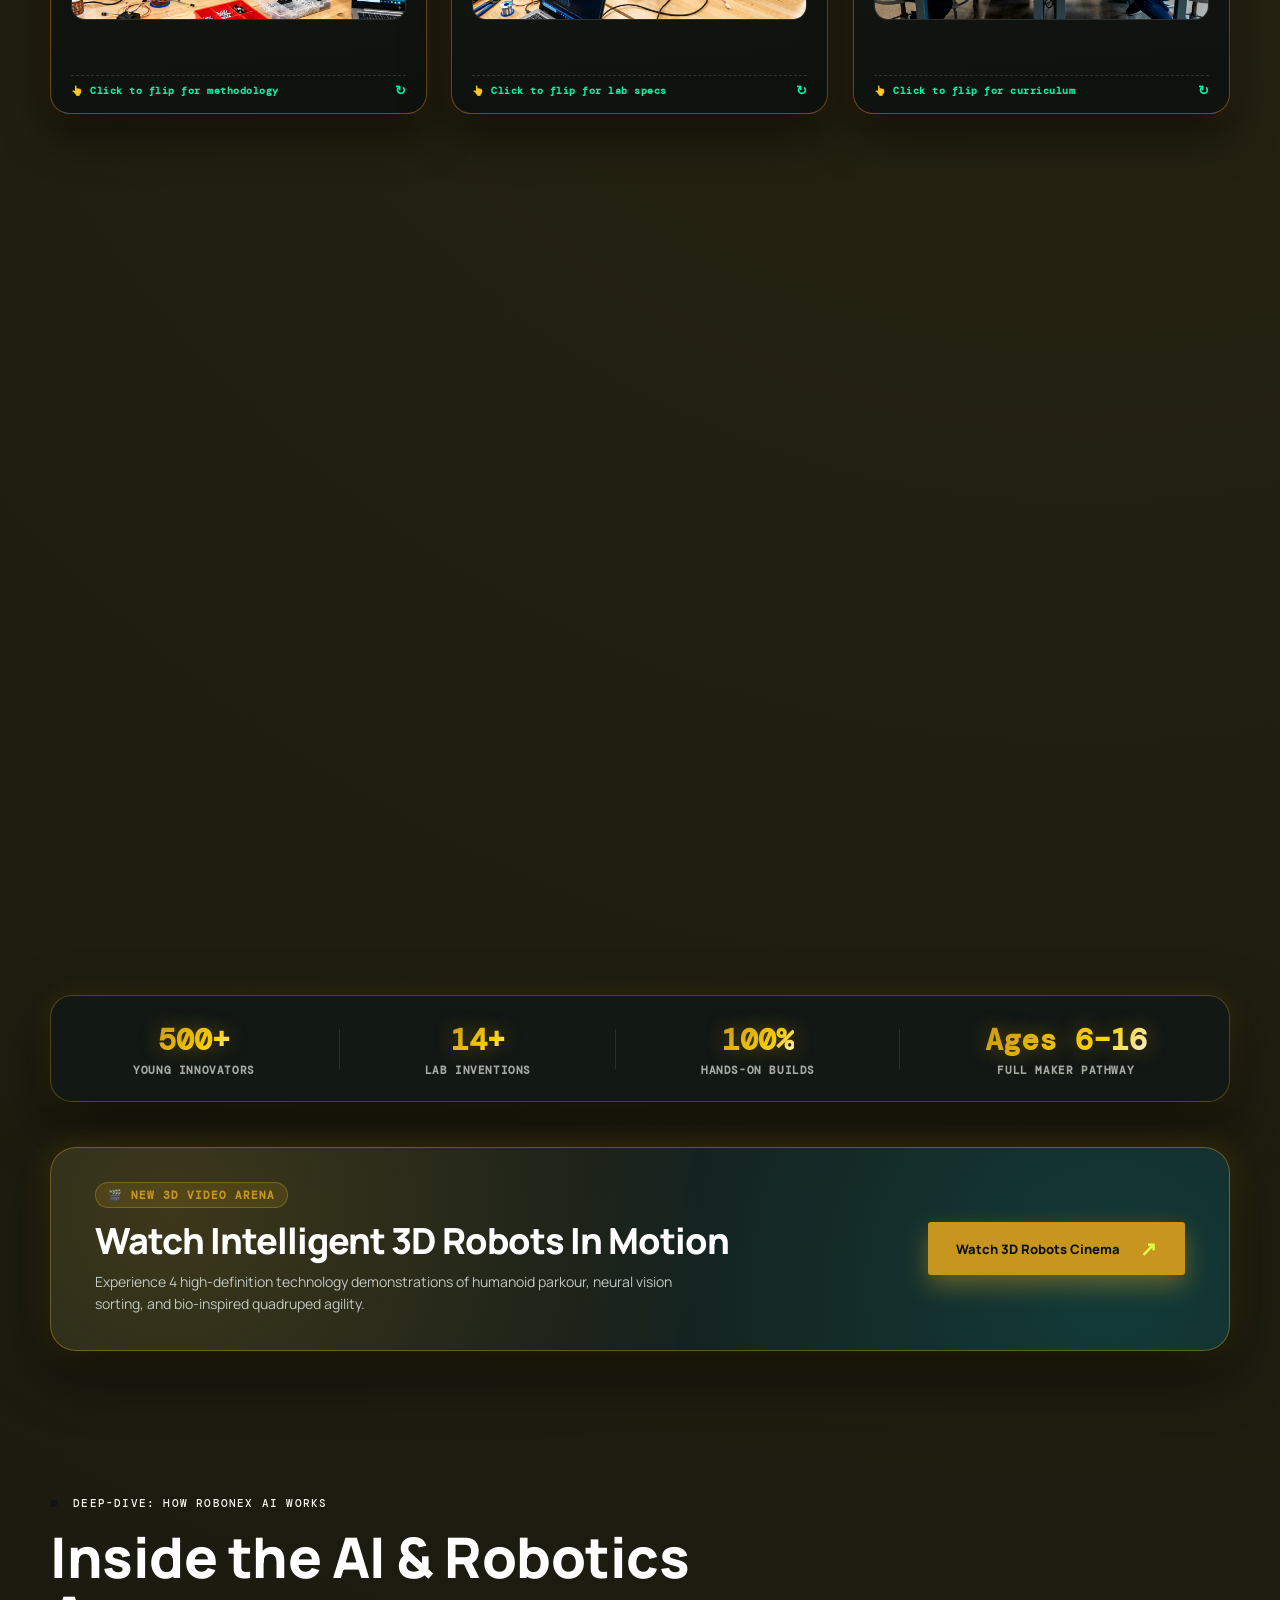
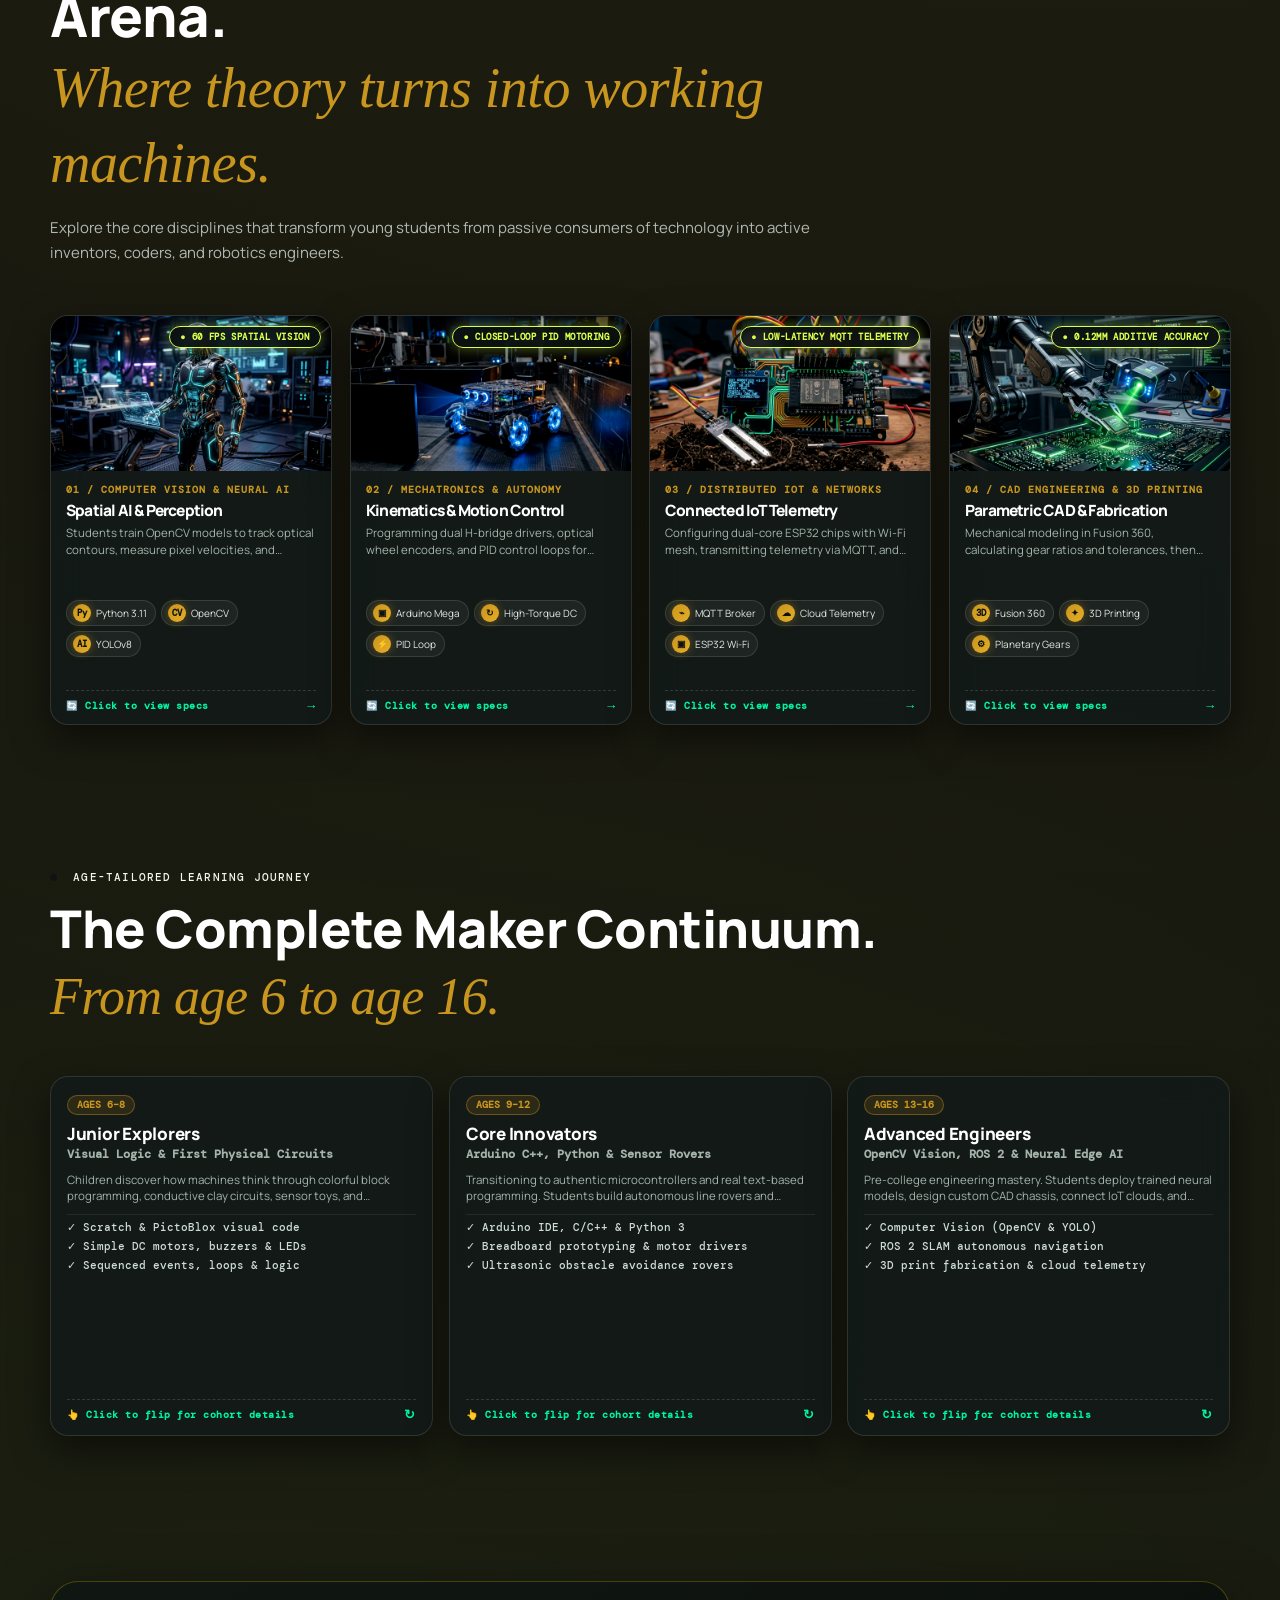
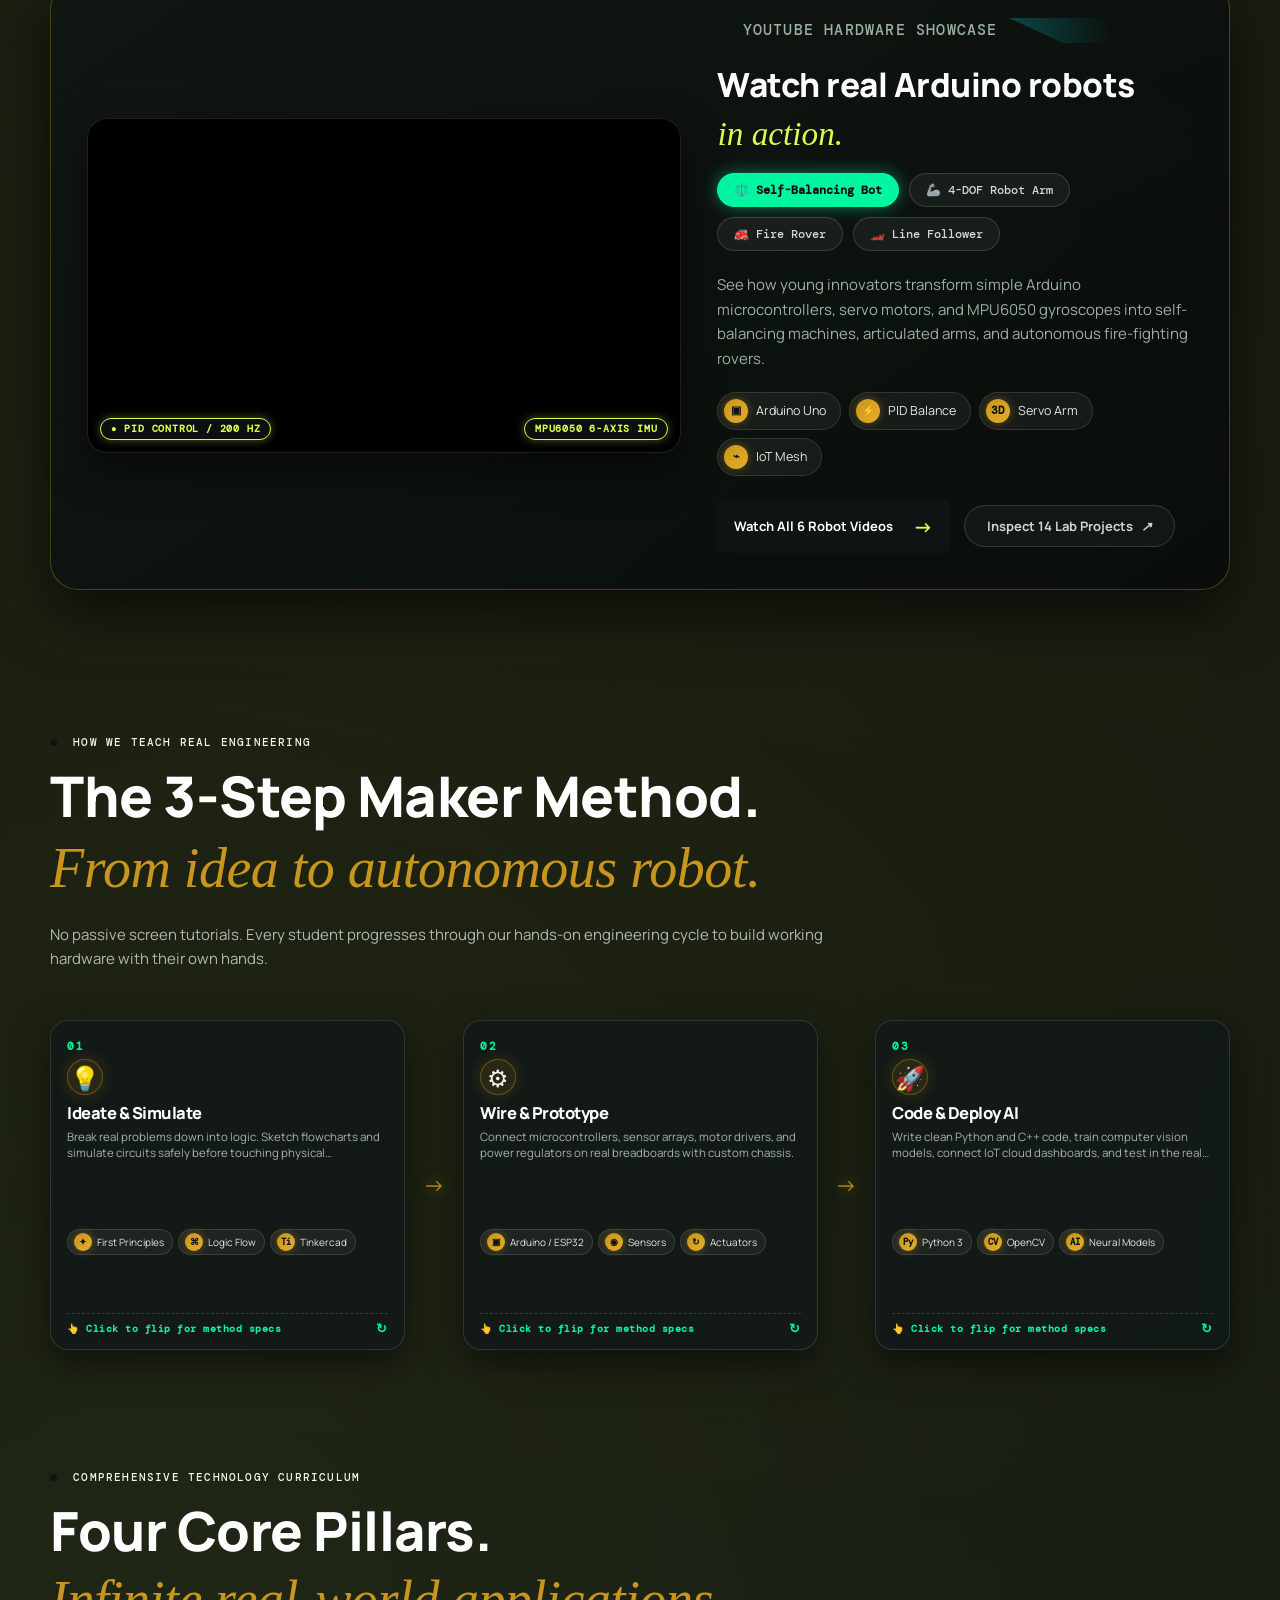
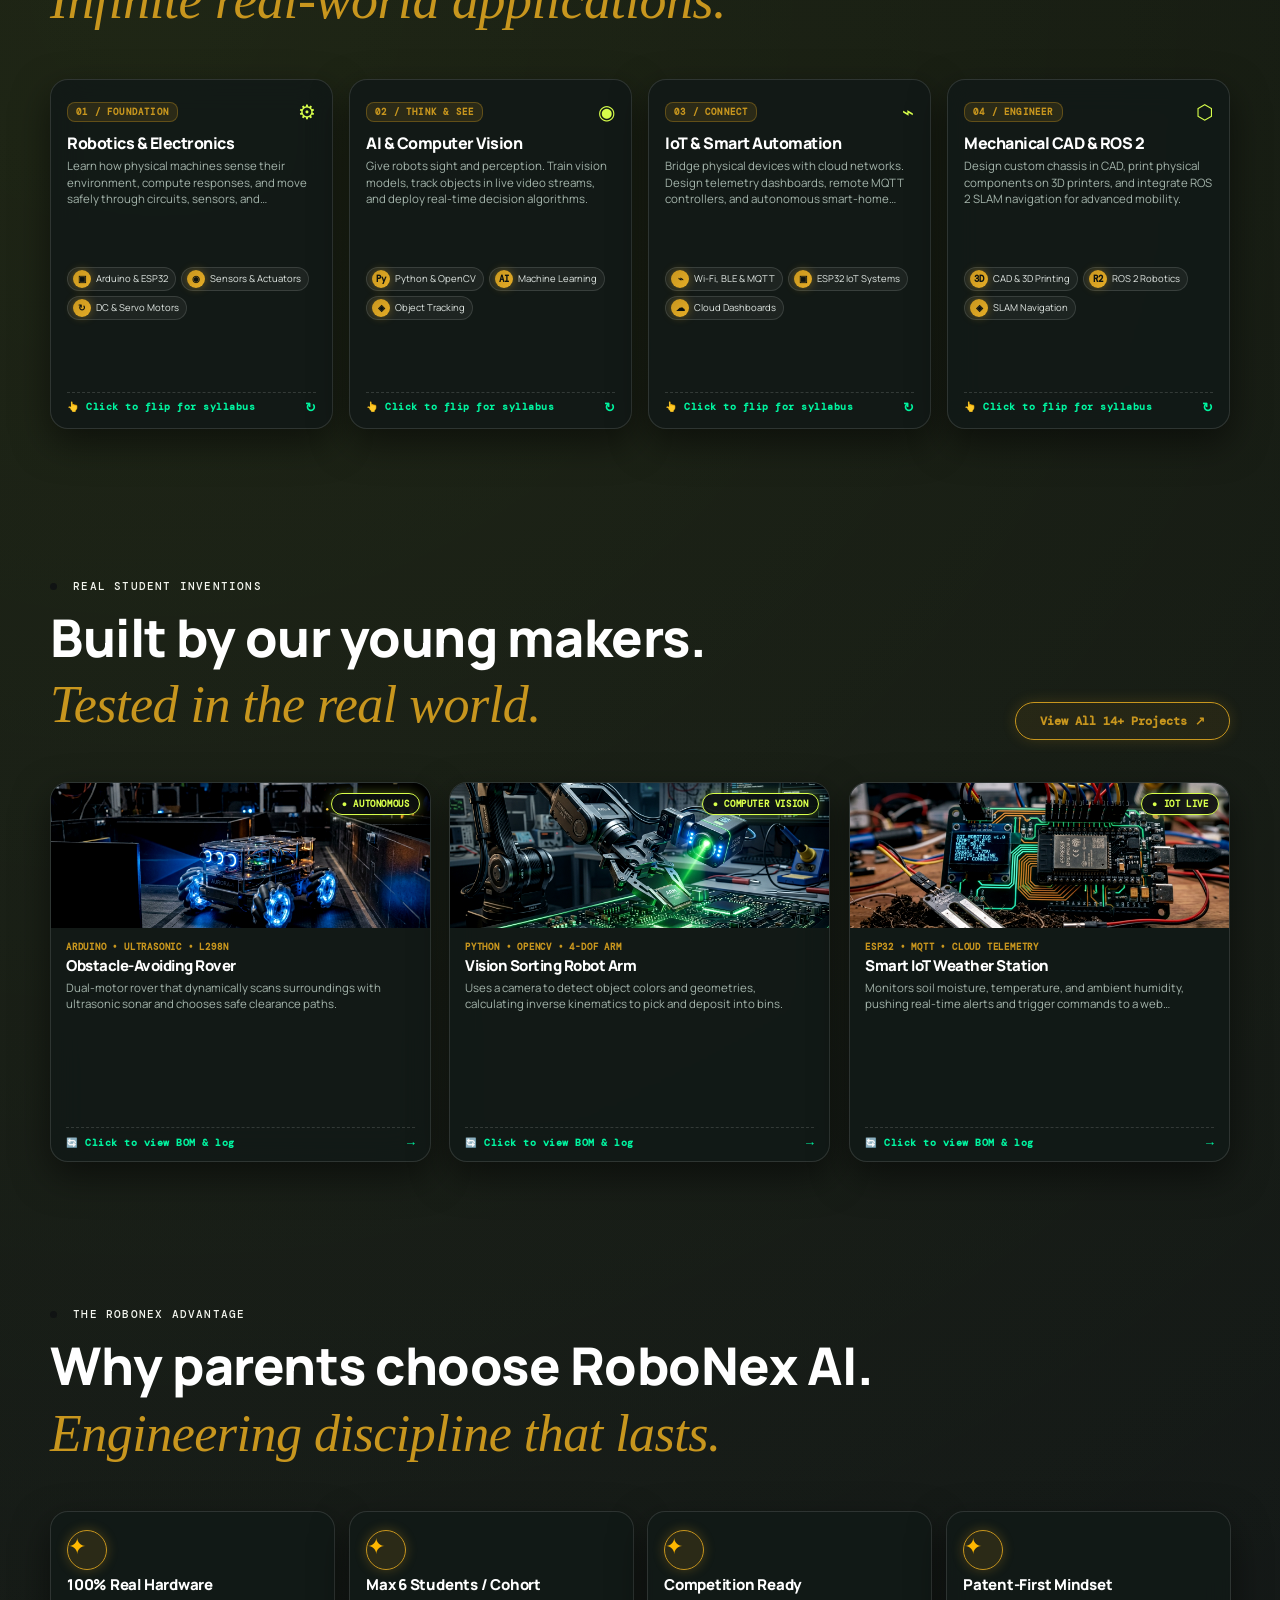
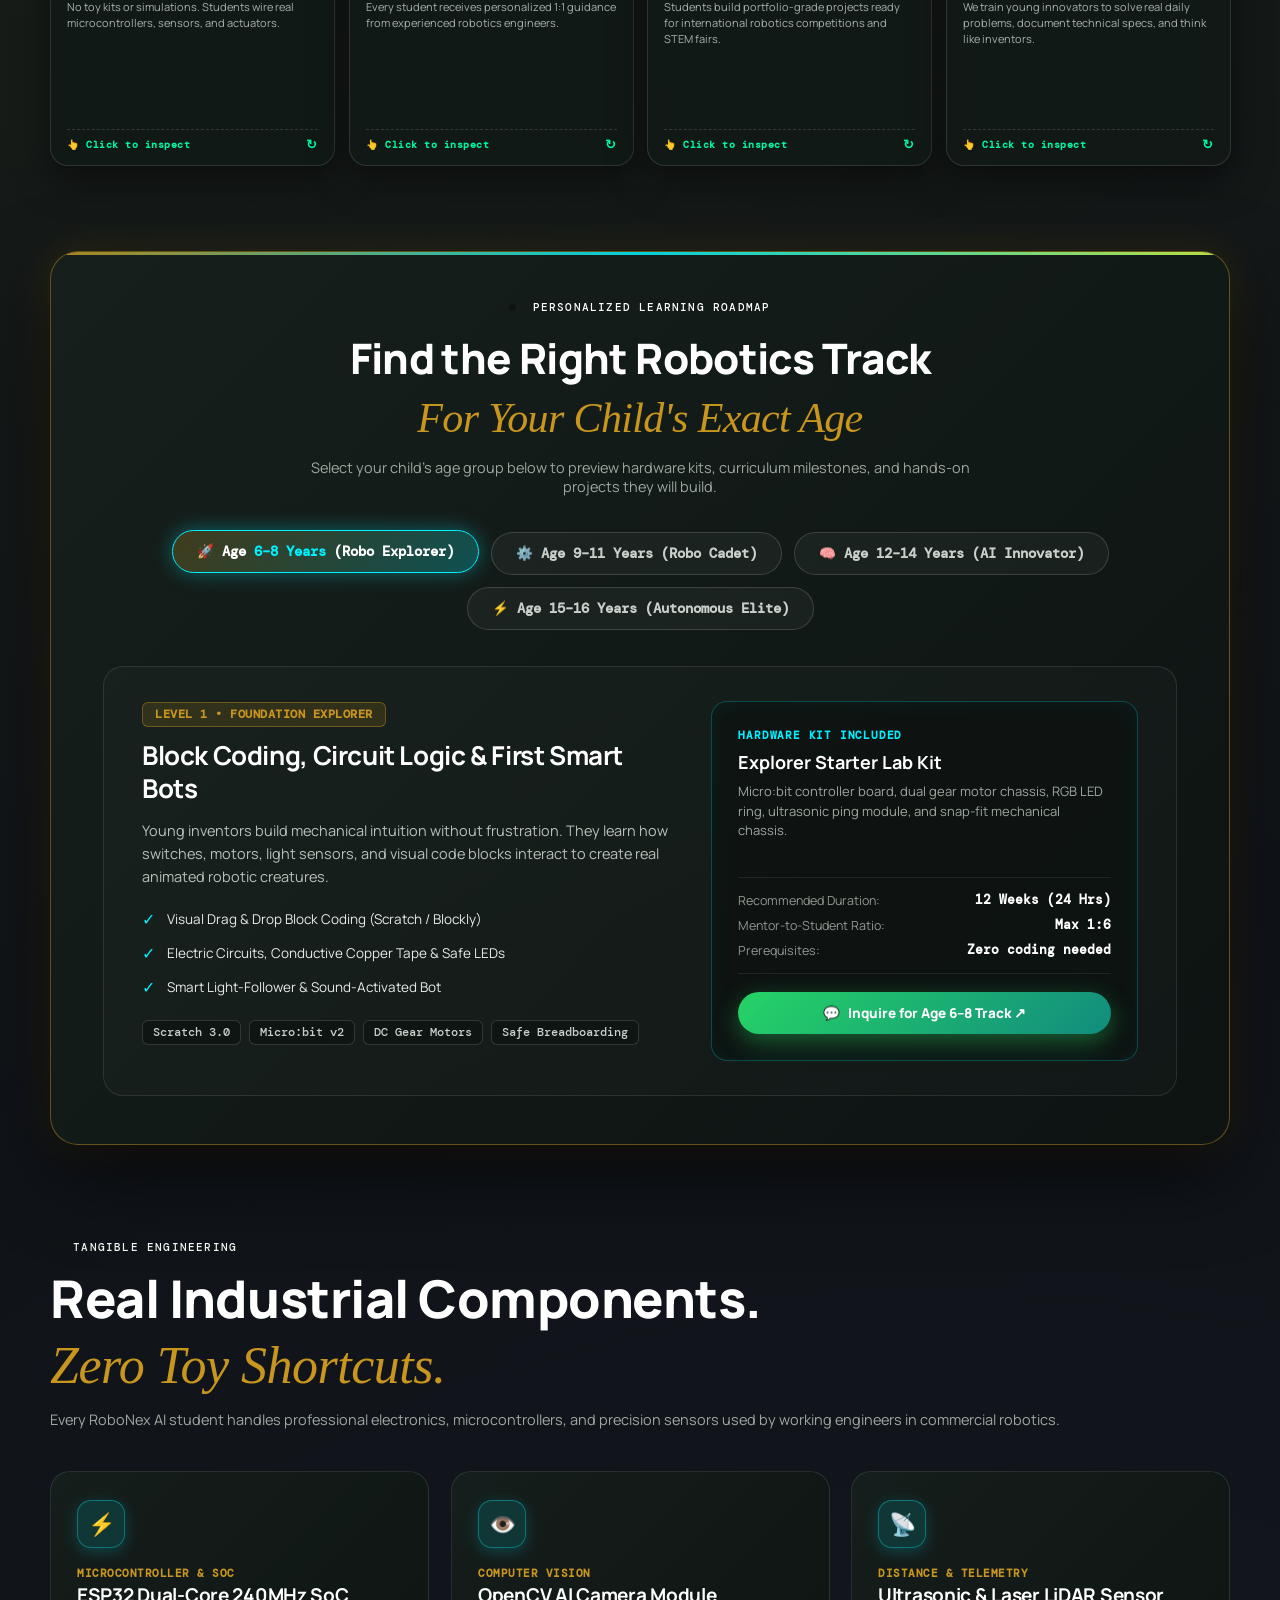
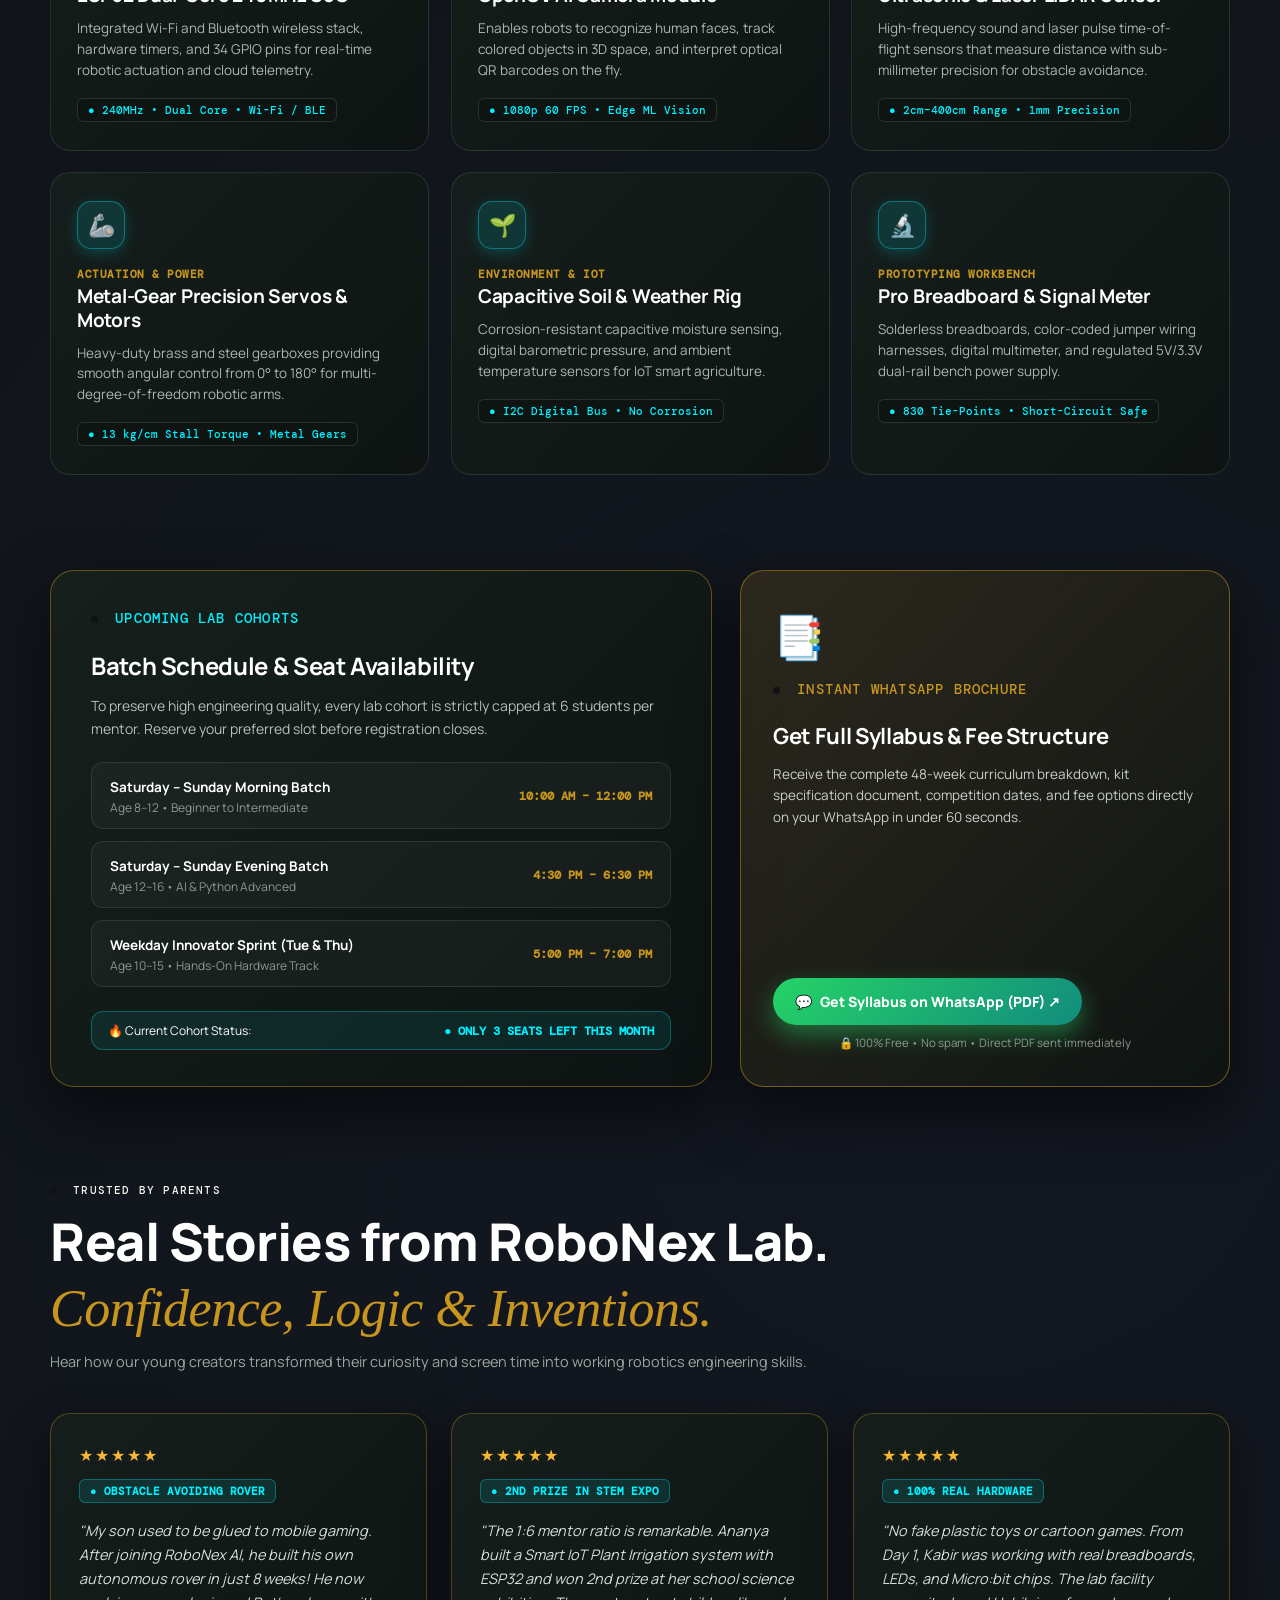
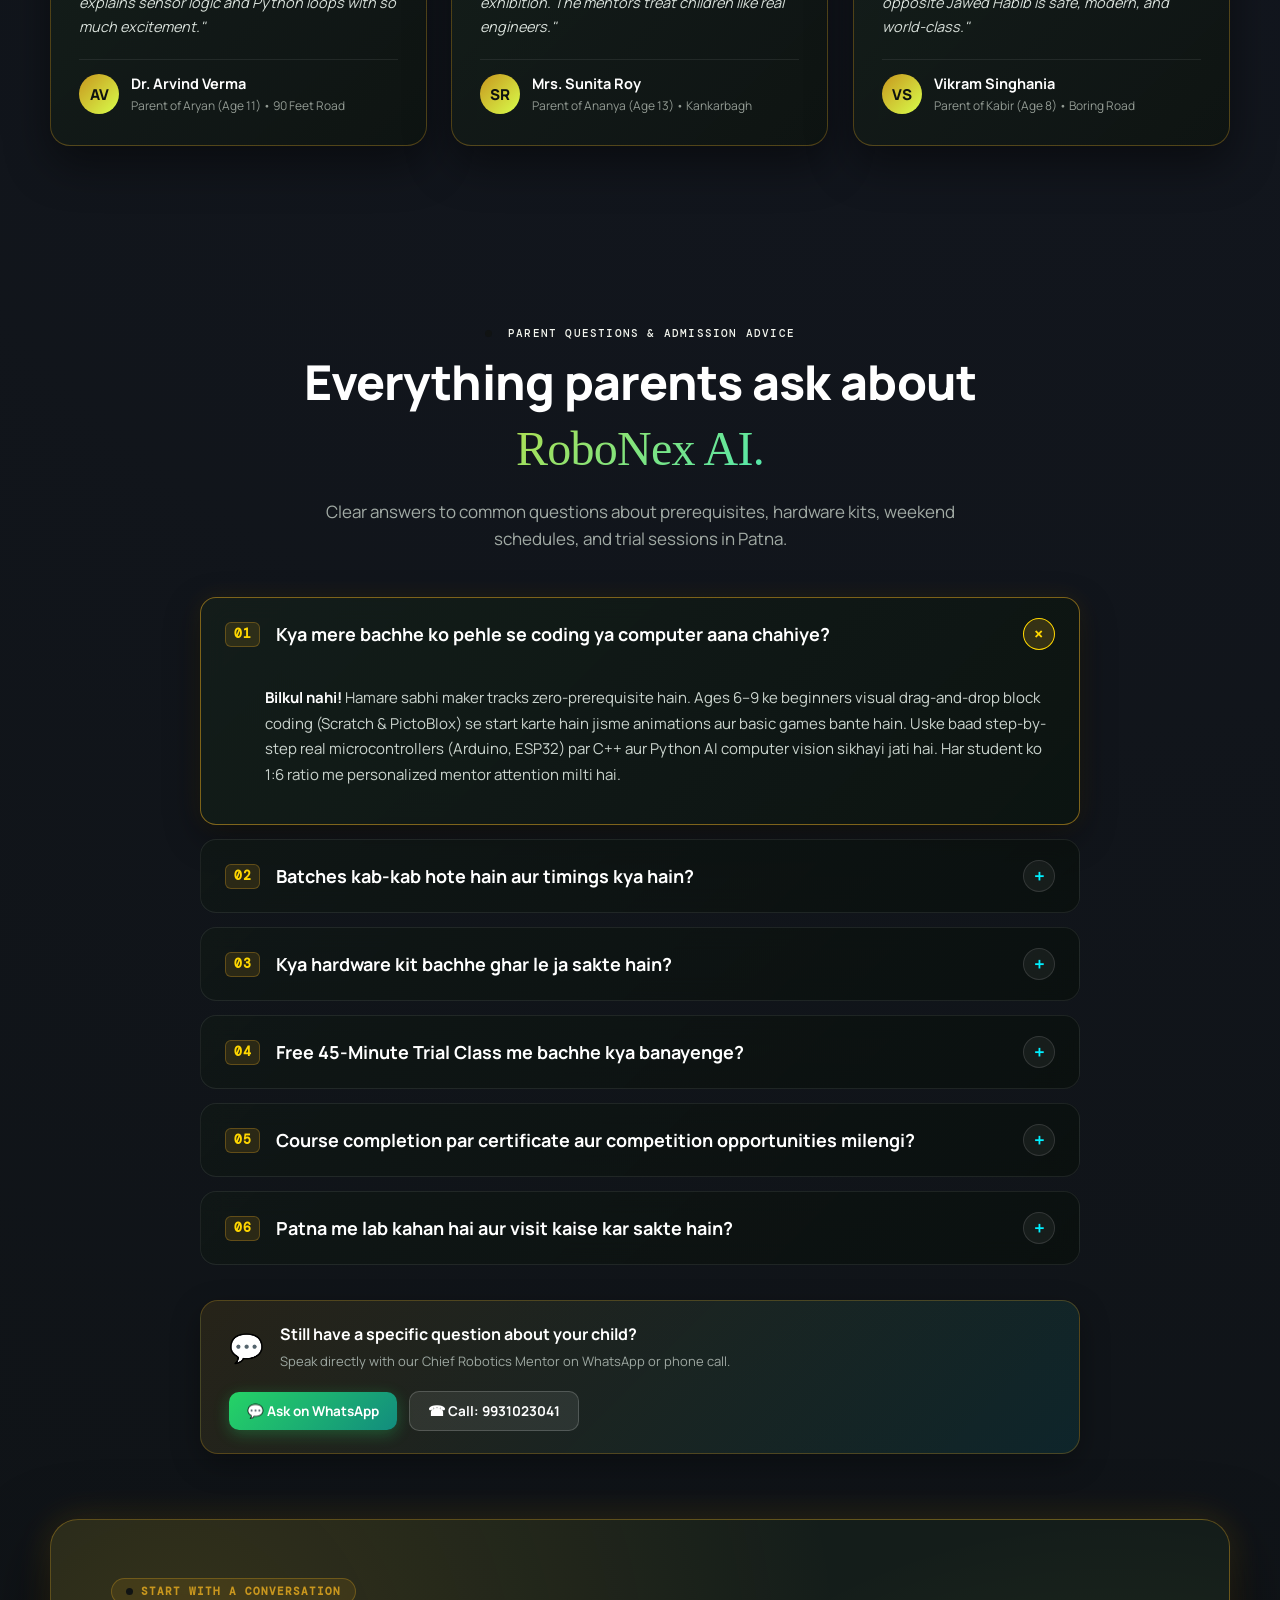
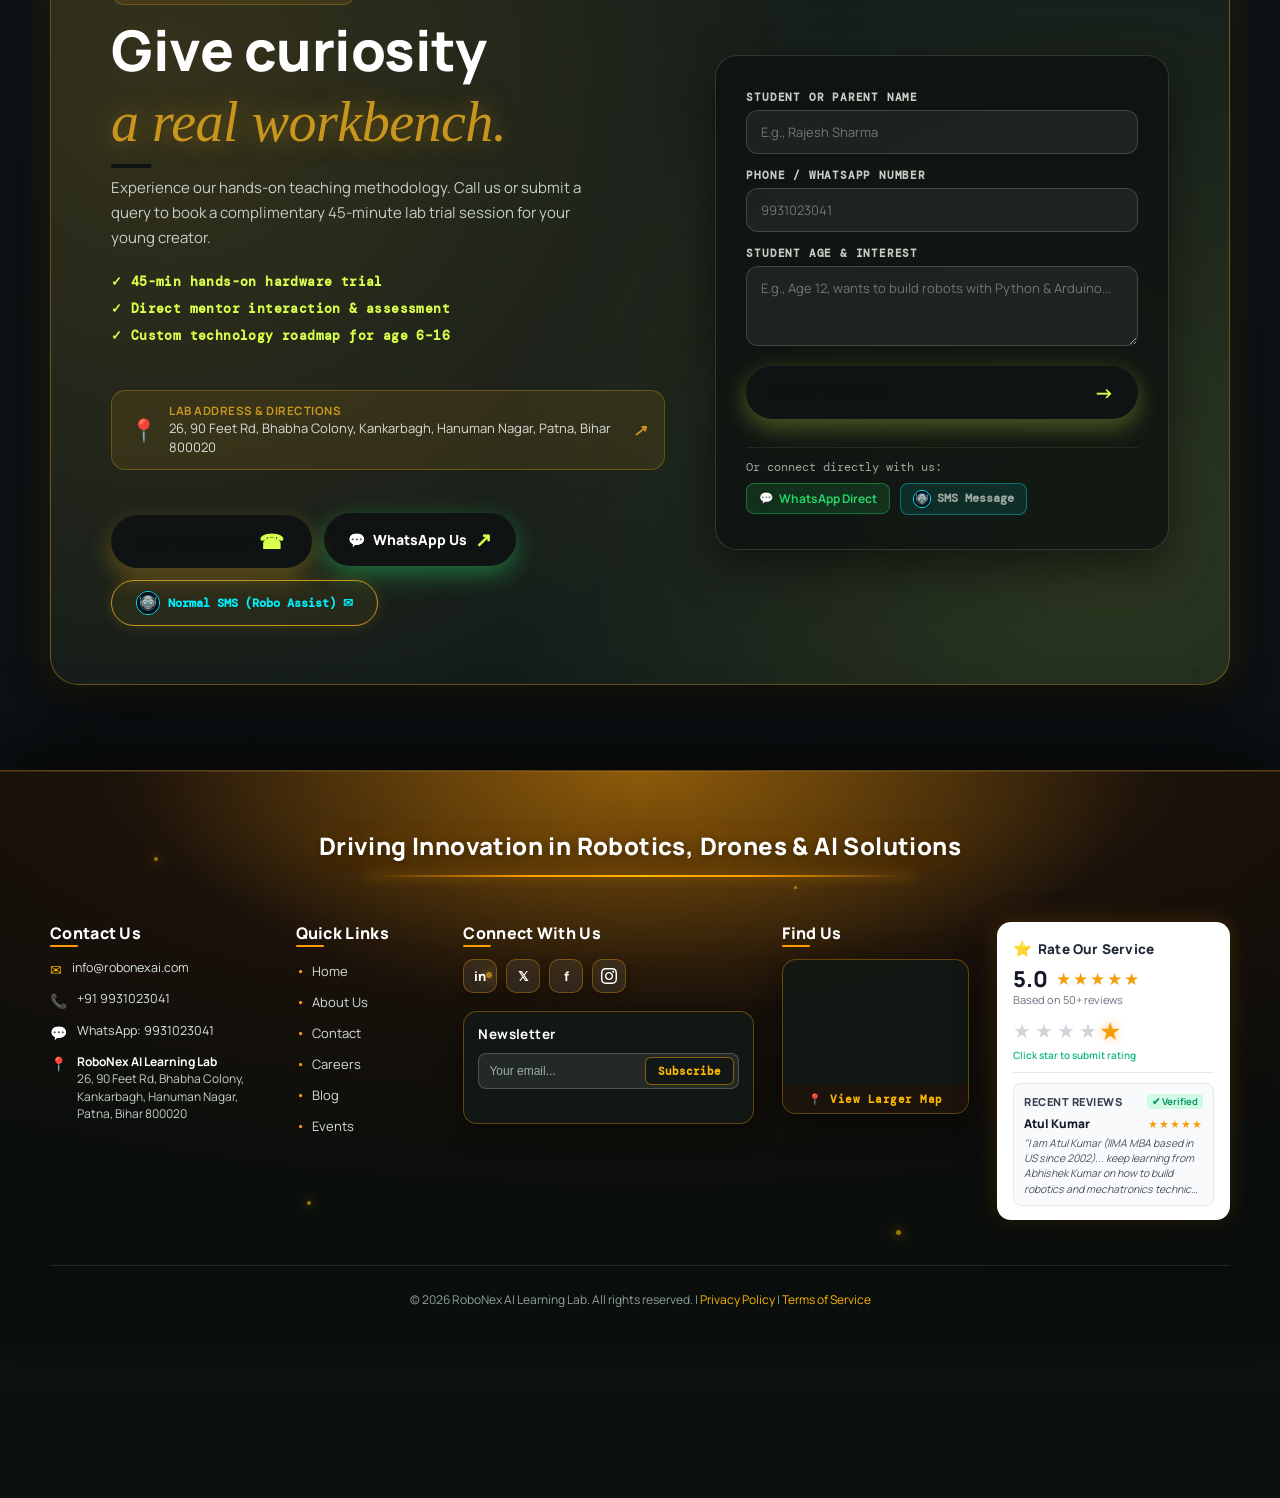
==== commit 0e52a2dc: "style(hero): make 'build the future' card 100% transparent with sleek text shadow" ====
--- a/index.html
+++ b/index.html
@@ -12,7 +12,7 @@
   <link
     href="https://fonts.googleapis.com/css2?family=DM+Mono:wght@400;500&family=Manrope:wght@400;500;600;700;800&display=swap"
     rel="stylesheet" />
-  <link rel="stylesheet" href="style.css?v=20261006prod5" />
+  <link rel="stylesheet" href="style.css?v=20261006prod6" />
   <link rel="icon" type="image/png" href="favicon.png" />
   <link rel="shortcut icon" href="favicon.ico" />
   <!-- Production PWA & Theme Meta -->
--- a/style.css
+++ b/style.css
@@ -14281,21 +14281,28 @@
   min-height: 100dvh !important;
 }
 
-/* --- SUMMARY CARD: glass card bottom-left --- */
+/* --- SUMMARY CARD: 100% TRANSPARENT FLOATING TEXT OVER VIDEO --- */
 .home-page .home-summary,
 .home-summary {
-  width: min(600px, 100%) !important;
+  width: min(650px, 100%) !important;
   max-width: 100% !important;
   margin: 0 !important;
-  padding: clamp(22px, 2.8vw, 40px) clamp(20px, 2.5vw, 44px) !important;
+  padding: 0 !important;
   box-sizing: border-box !important;
-  border-radius: 20px !important;
-  background: rgba(6, 12, 10, 0.72) !important;
-  border: 1px solid rgba(216, 255, 75, 0.2) !important;
-  box-shadow: 0 24px 60px rgba(0,0,0,0.55), inset 0 1px 0 rgba(255,255,255,0.06) !important;
-  backdrop-filter: blur(18px) !important;
-  -webkit-backdrop-filter: blur(18px) !important;
+  border-radius: 0 !important;
+  background: transparent !important;
+  border: none !important;
+  box-shadow: none !important;
+  backdrop-filter: none !important;
+  -webkit-backdrop-filter: none !important;
   color: #fff !important;
+}
+
+.home-page .home-summary:hover,
+.home-summary:hover {
+  box-shadow: none !important;
+  background: transparent !important;
+  border: none !important;
 }
 
 .home-summary h1 {
@@ -14304,12 +14311,14 @@
   margin: 6px 0 10px !important;
   color: #fff !important;
   letter-spacing: -0.5px !important;
+  text-shadow: 0 2px 14px rgba(0, 0, 0, 0.85), 0 4px 30px rgba(0, 0, 0, 0.7) !important;
 }
 
 .home-summary .eyebrow {
   font-size: clamp(9px, 1vw, 11px) !important;
   letter-spacing: 1.5px !important;
   margin-bottom: 8px !important;
+  text-shadow: 0 1px 8px rgba(0, 0, 0, 0.8) !important;
 }
 
 .hero-truth {
@@ -14452,20 +14461,20 @@
     align-items: flex-start !important;
   }
 
-  /* SUMMARY CARD: clean glass on top of video */
+  /* SUMMARY CARD: 100% transparent text on top of video */
   .home-page .home-summary,
   .home-summary {
     width: 100% !important;
     max-width: 100% !important;
     margin: 0 !important;
-    padding: 22px 20px 20px !important;
+    padding: 0 !important;
     box-sizing: border-box !important;
-    background: rgba(8, 14, 12, 0.75) !important;
-    border: 1px solid rgba(216, 255, 75, 0.18) !important;
-    box-shadow: 0 8px 32px rgba(0, 0, 0, 0.6) !important;
-    border-radius: 18px !important;
-    backdrop-filter: blur(12px) !important;
-    -webkit-backdrop-filter: blur(12px) !important;
+    background: transparent !important;
+    border: none !important;
+    box-shadow: none !important;
+    border-radius: 0 !important;
+    backdrop-filter: none !important;
+    -webkit-backdrop-filter: none !important;
   }
 
   .home-summary h1 {
@@ -15250,14 +15259,15 @@
   .home-summary {
     width: 100%;
     max-width: 100%;
-    padding: 20px 18px 18px;
+    padding: 0 !important;
     box-sizing: border-box;
     margin: 0;
-    background: rgba(12,18,16,0.72);
-    border-radius: 20px;
-    border: 1px solid rgba(216,255,75,0.15);
-    backdrop-filter: blur(8px);
-    -webkit-backdrop-filter: blur(8px);
+    background: transparent !important;
+    border: none !important;
+    box-shadow: none !important;
+    border-radius: 0 !important;
+    backdrop-filter: none !important;
+    -webkit-backdrop-filter: none !important;
   }
 
   .home-summary h1 {
@@ -15656,8 +15666,11 @@
   }
 
   .home-summary {
-    padding: 16px 14px !important;
-    border-radius: 16px !important;
+    padding: 0 !important;
+    border-radius: 0 !important;
+    background: transparent !important;
+    border: none !important;
+    box-shadow: none !important;
   }
 
   .hero-truth {
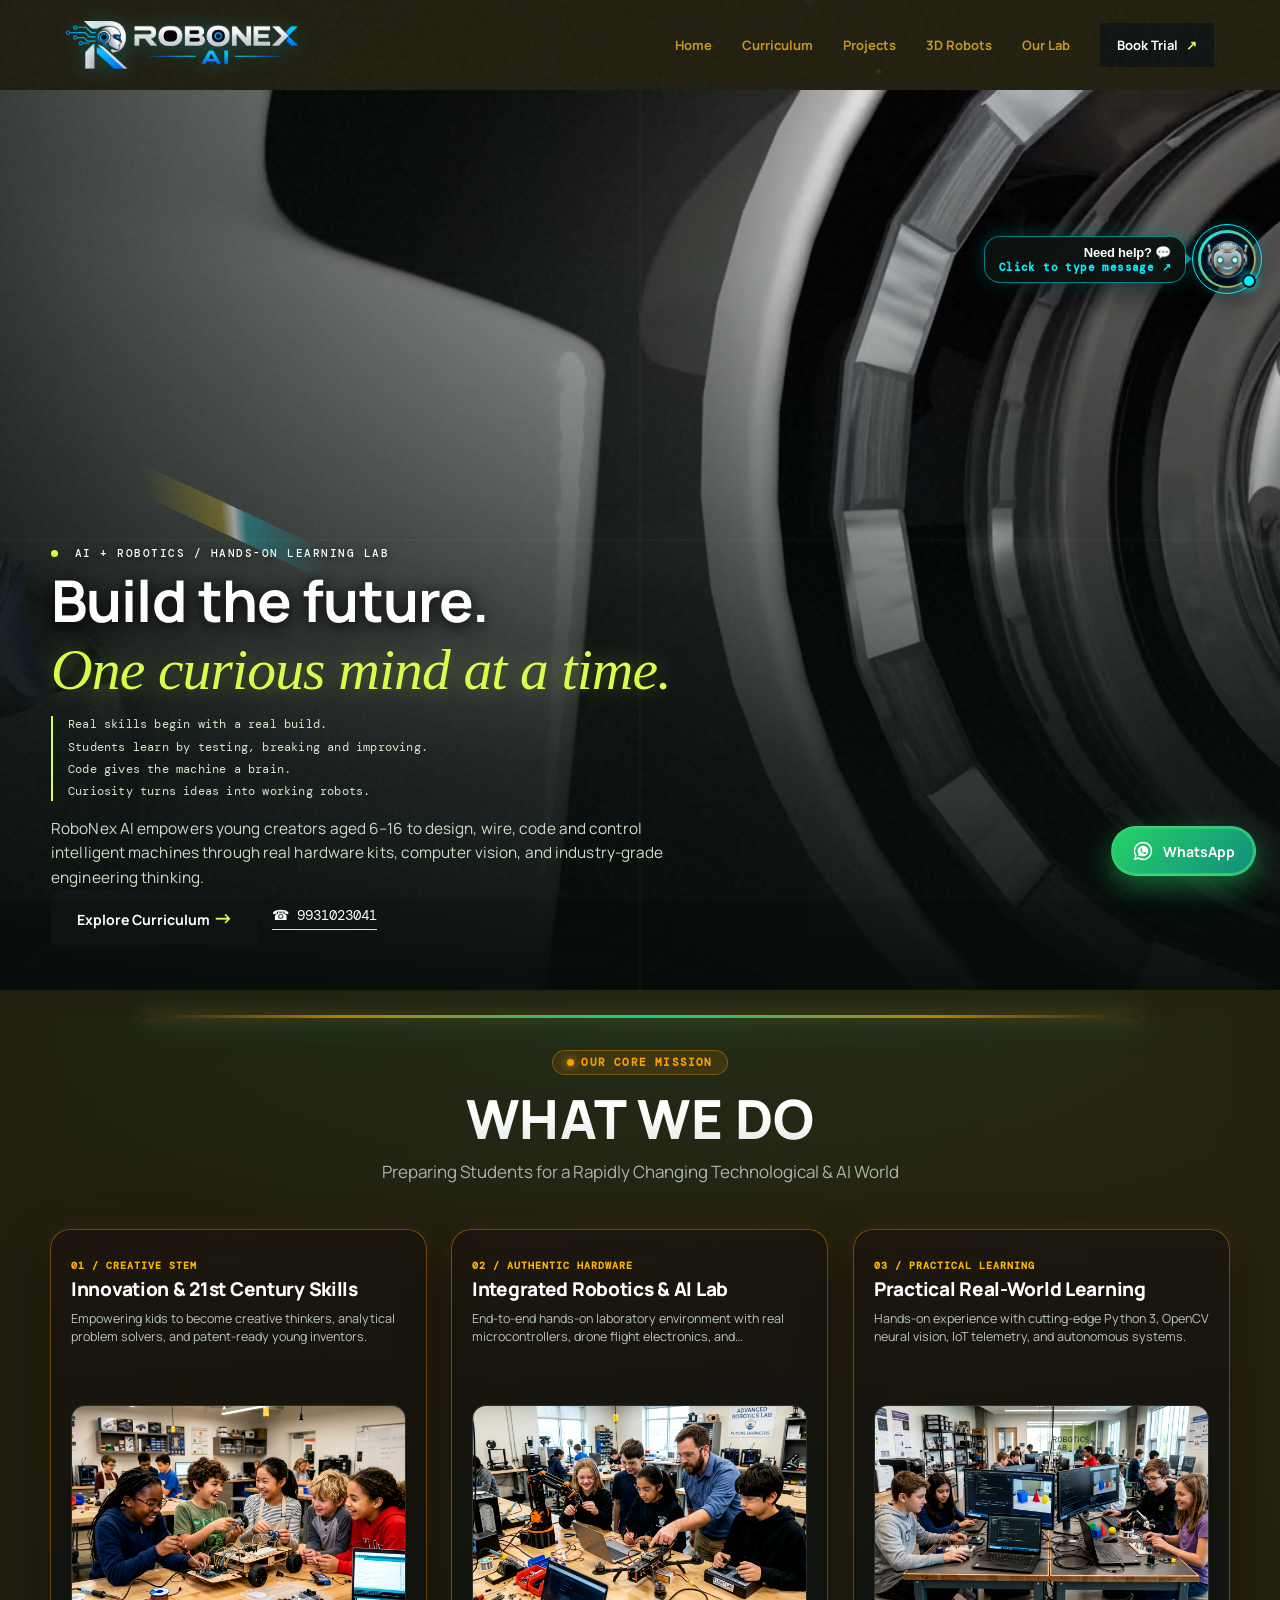
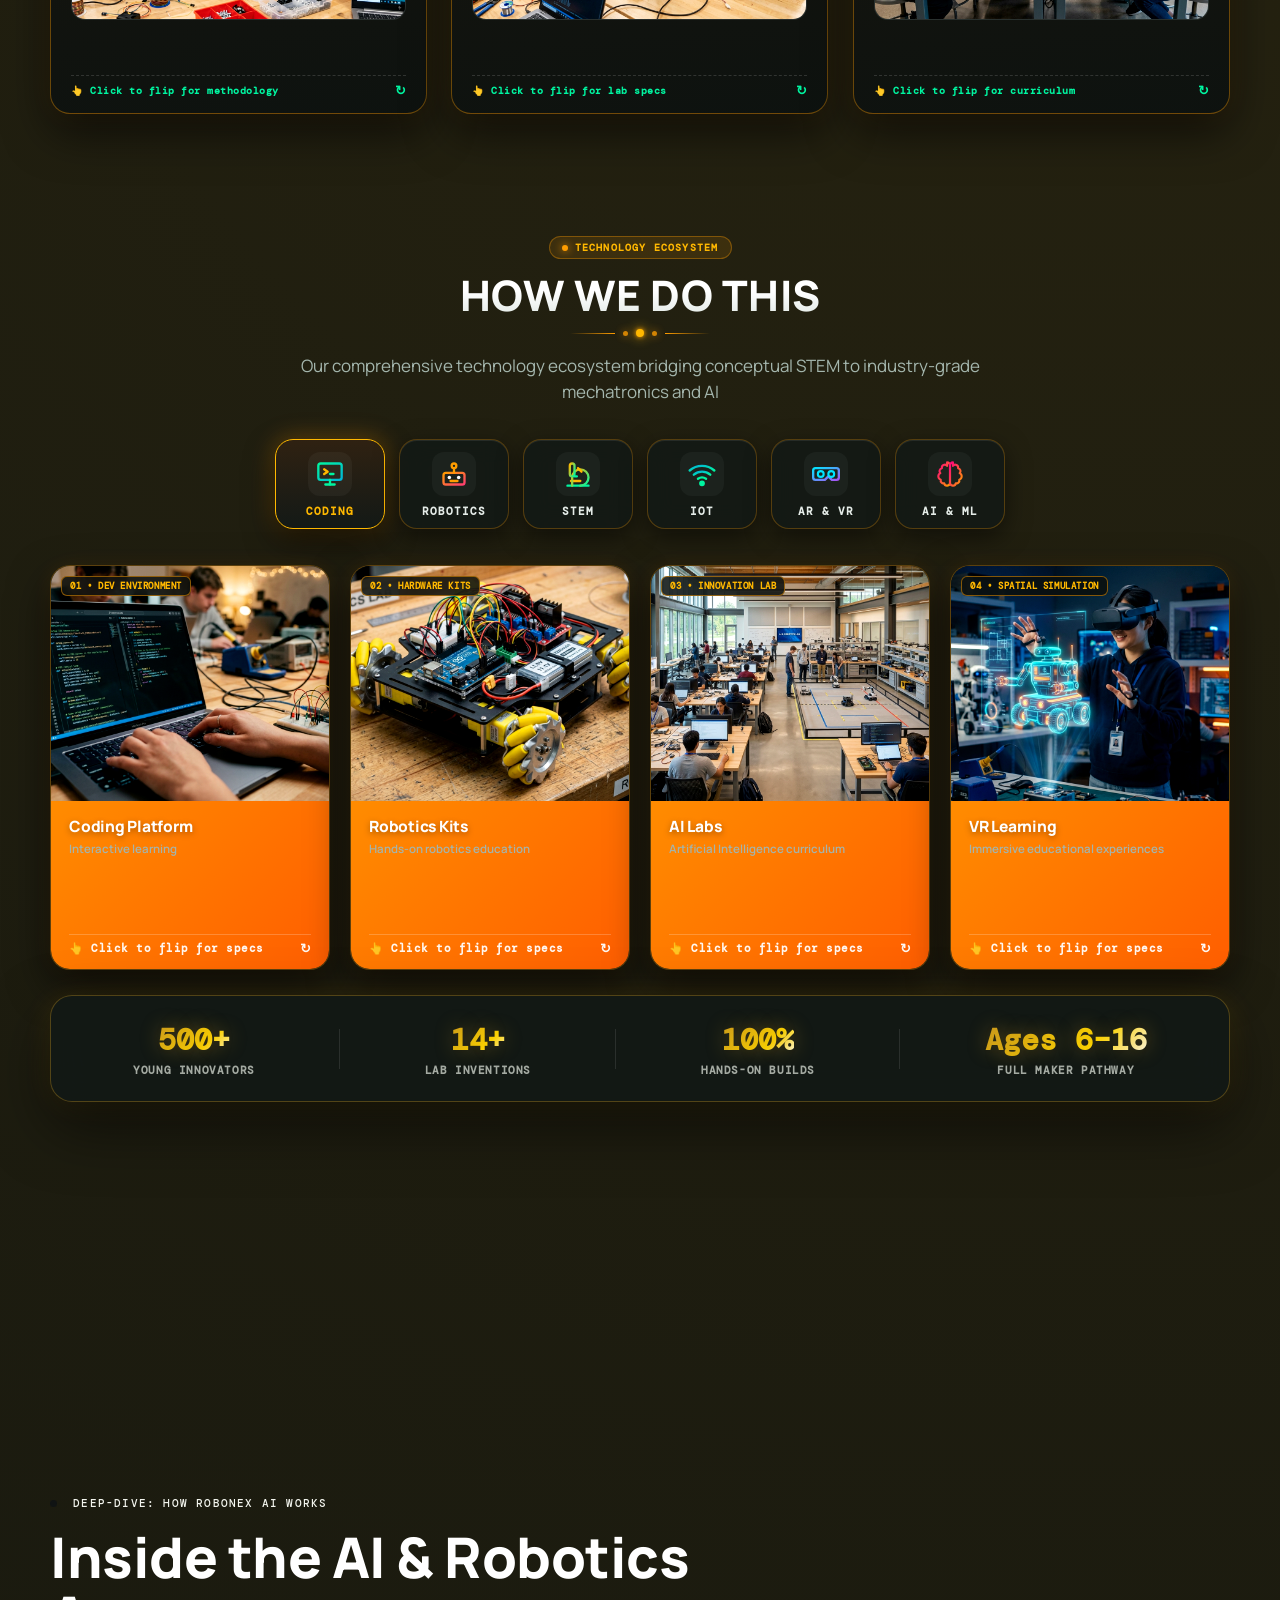
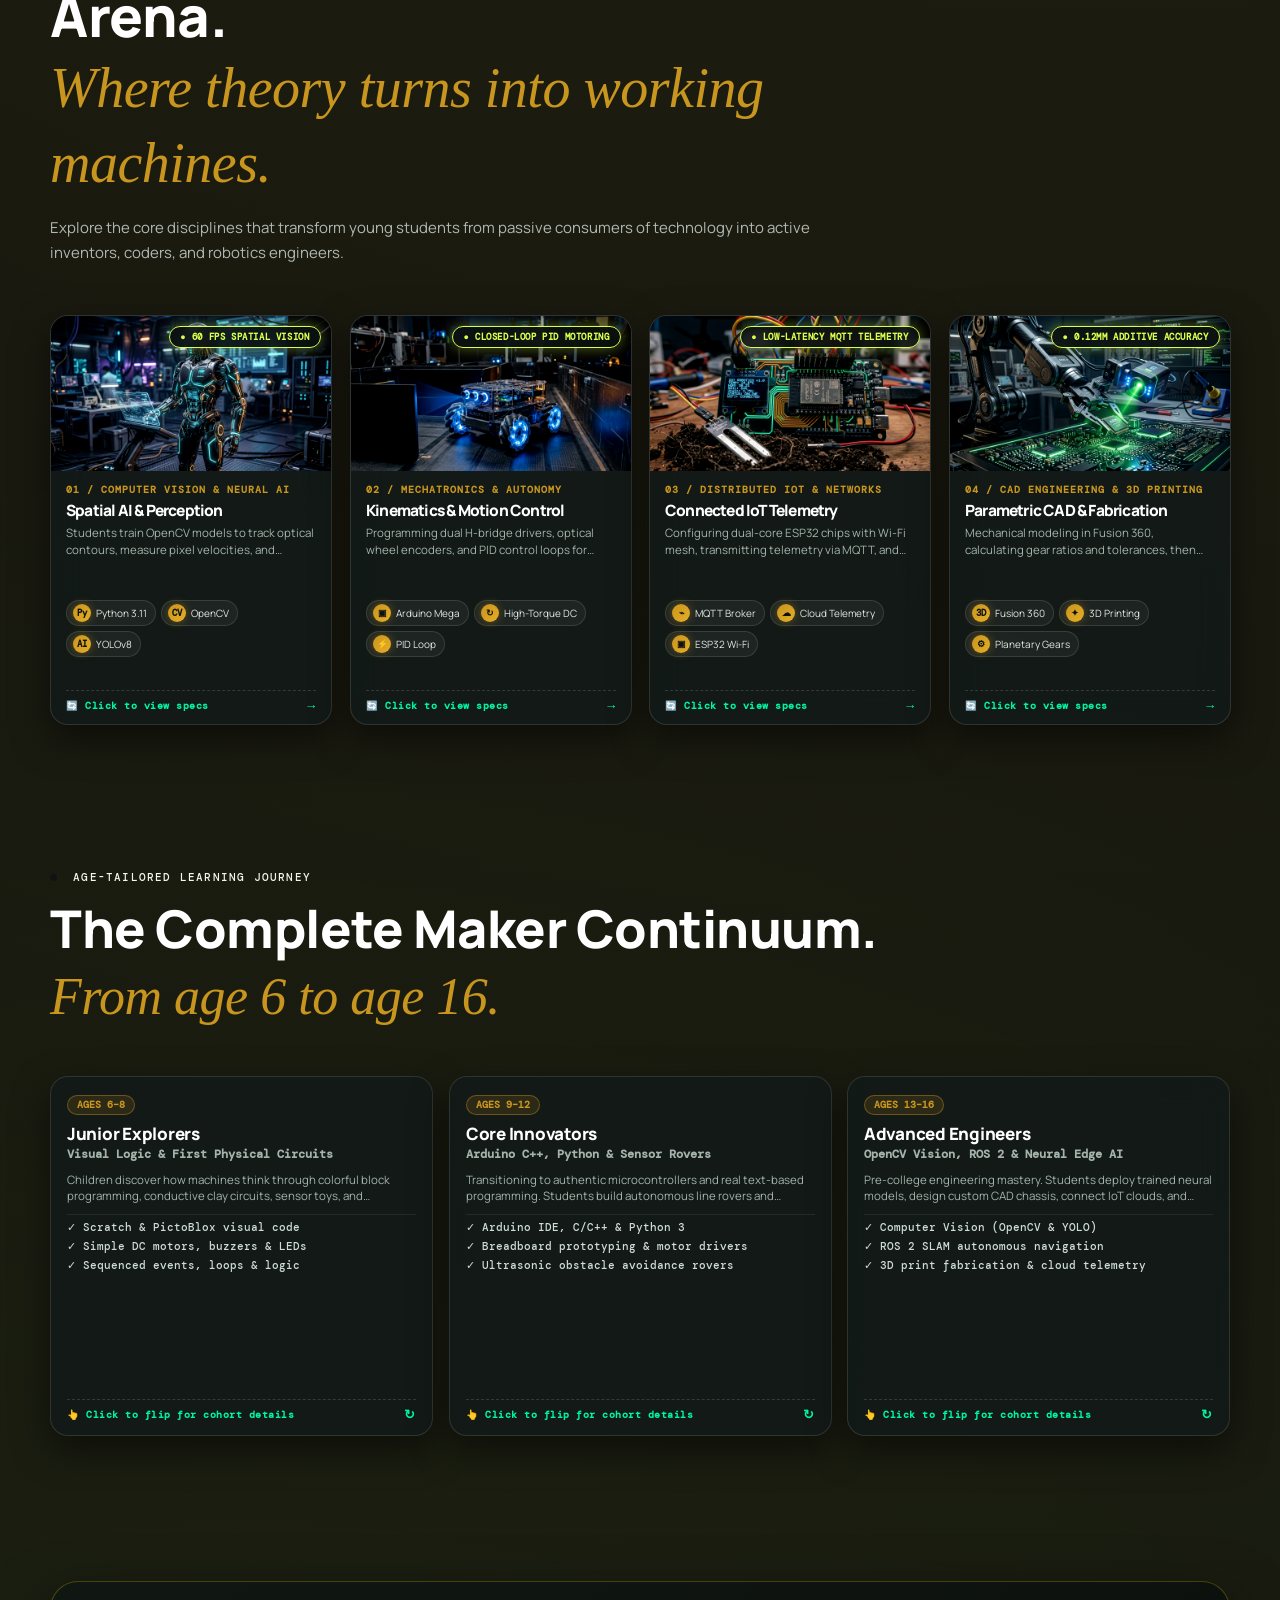
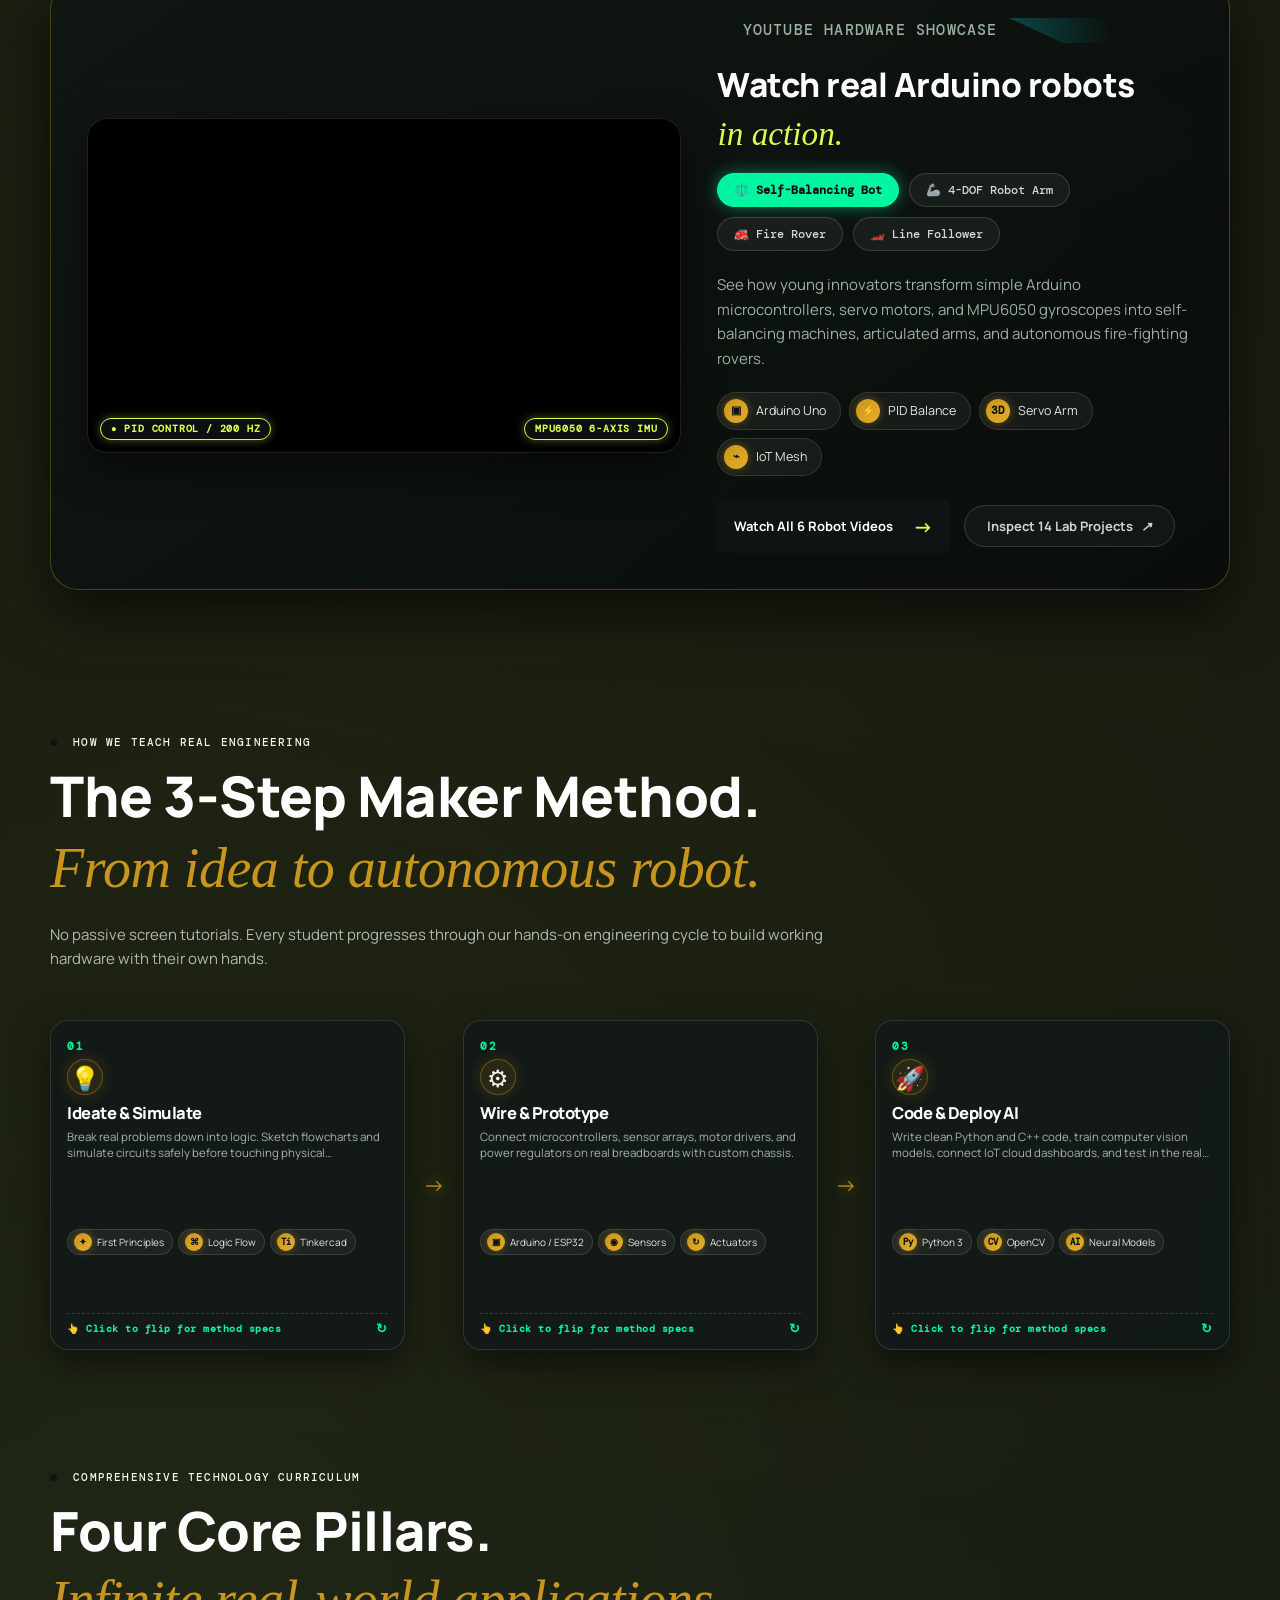
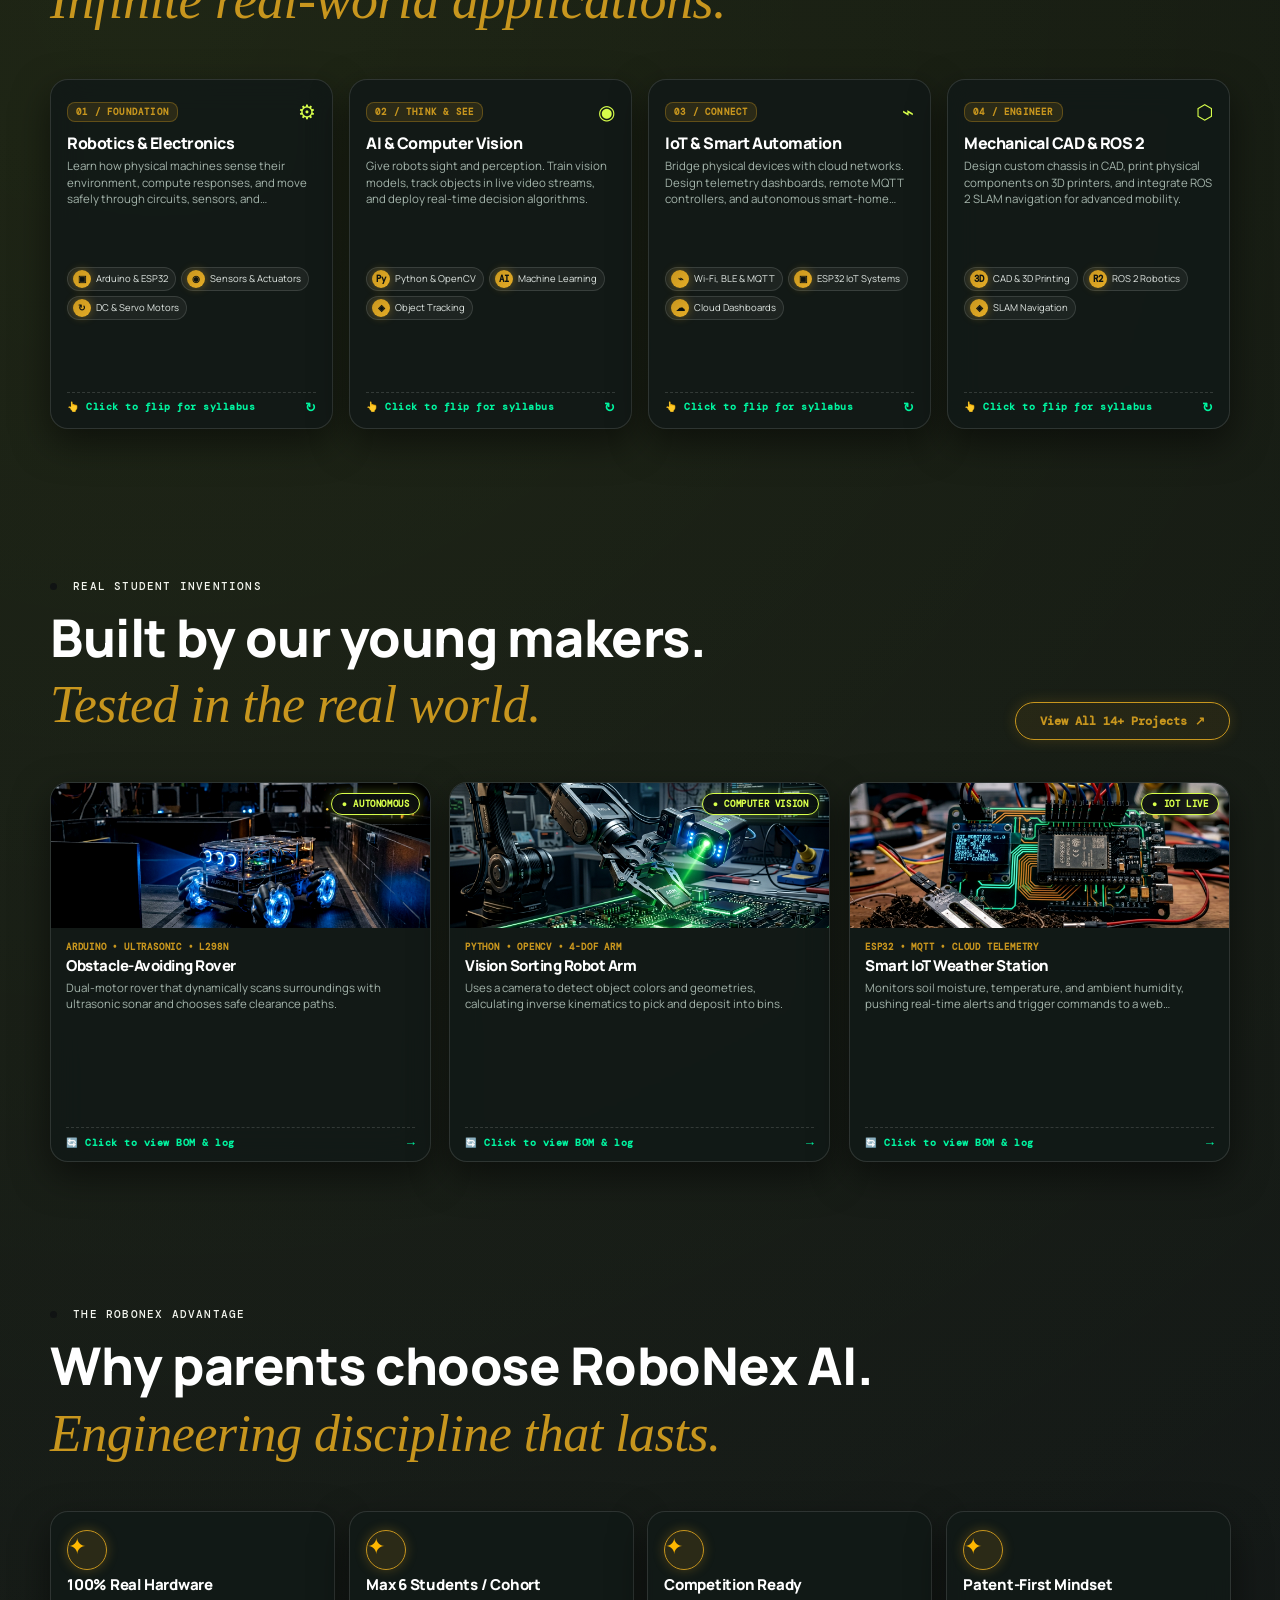
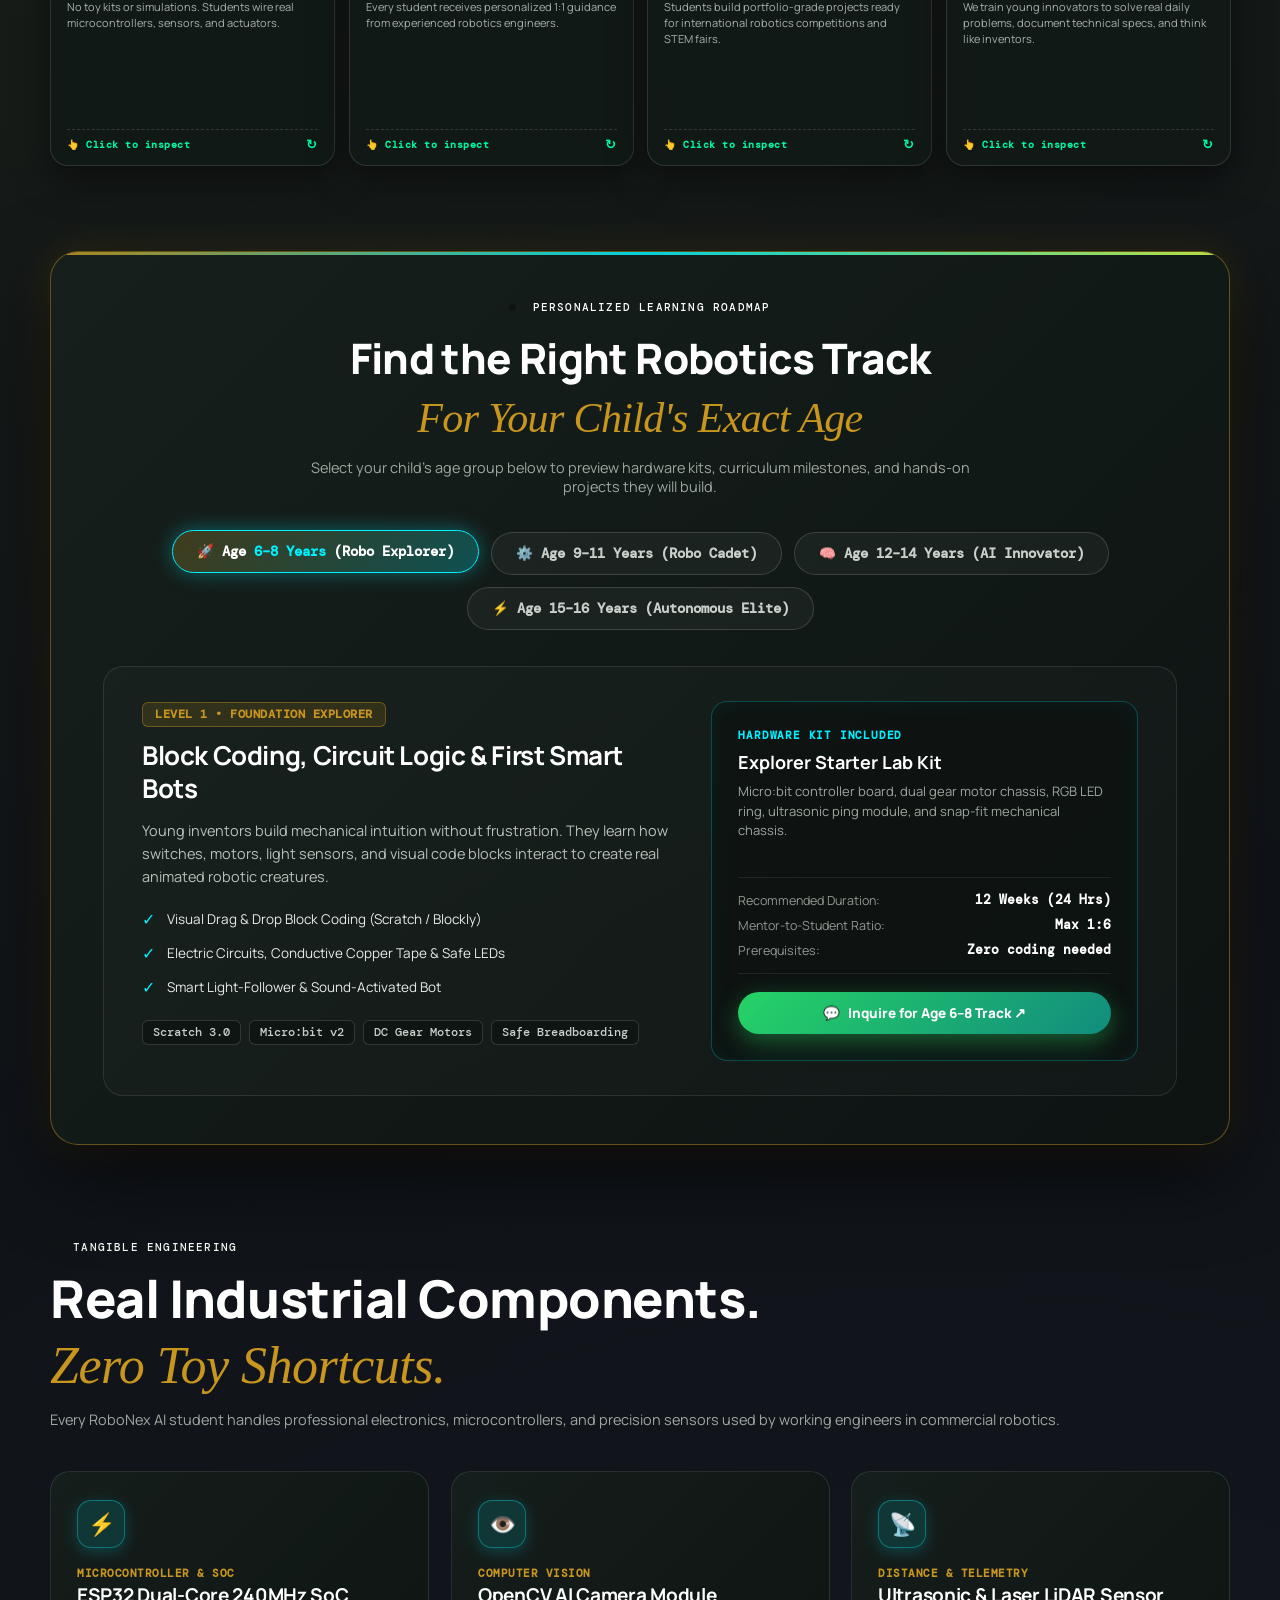
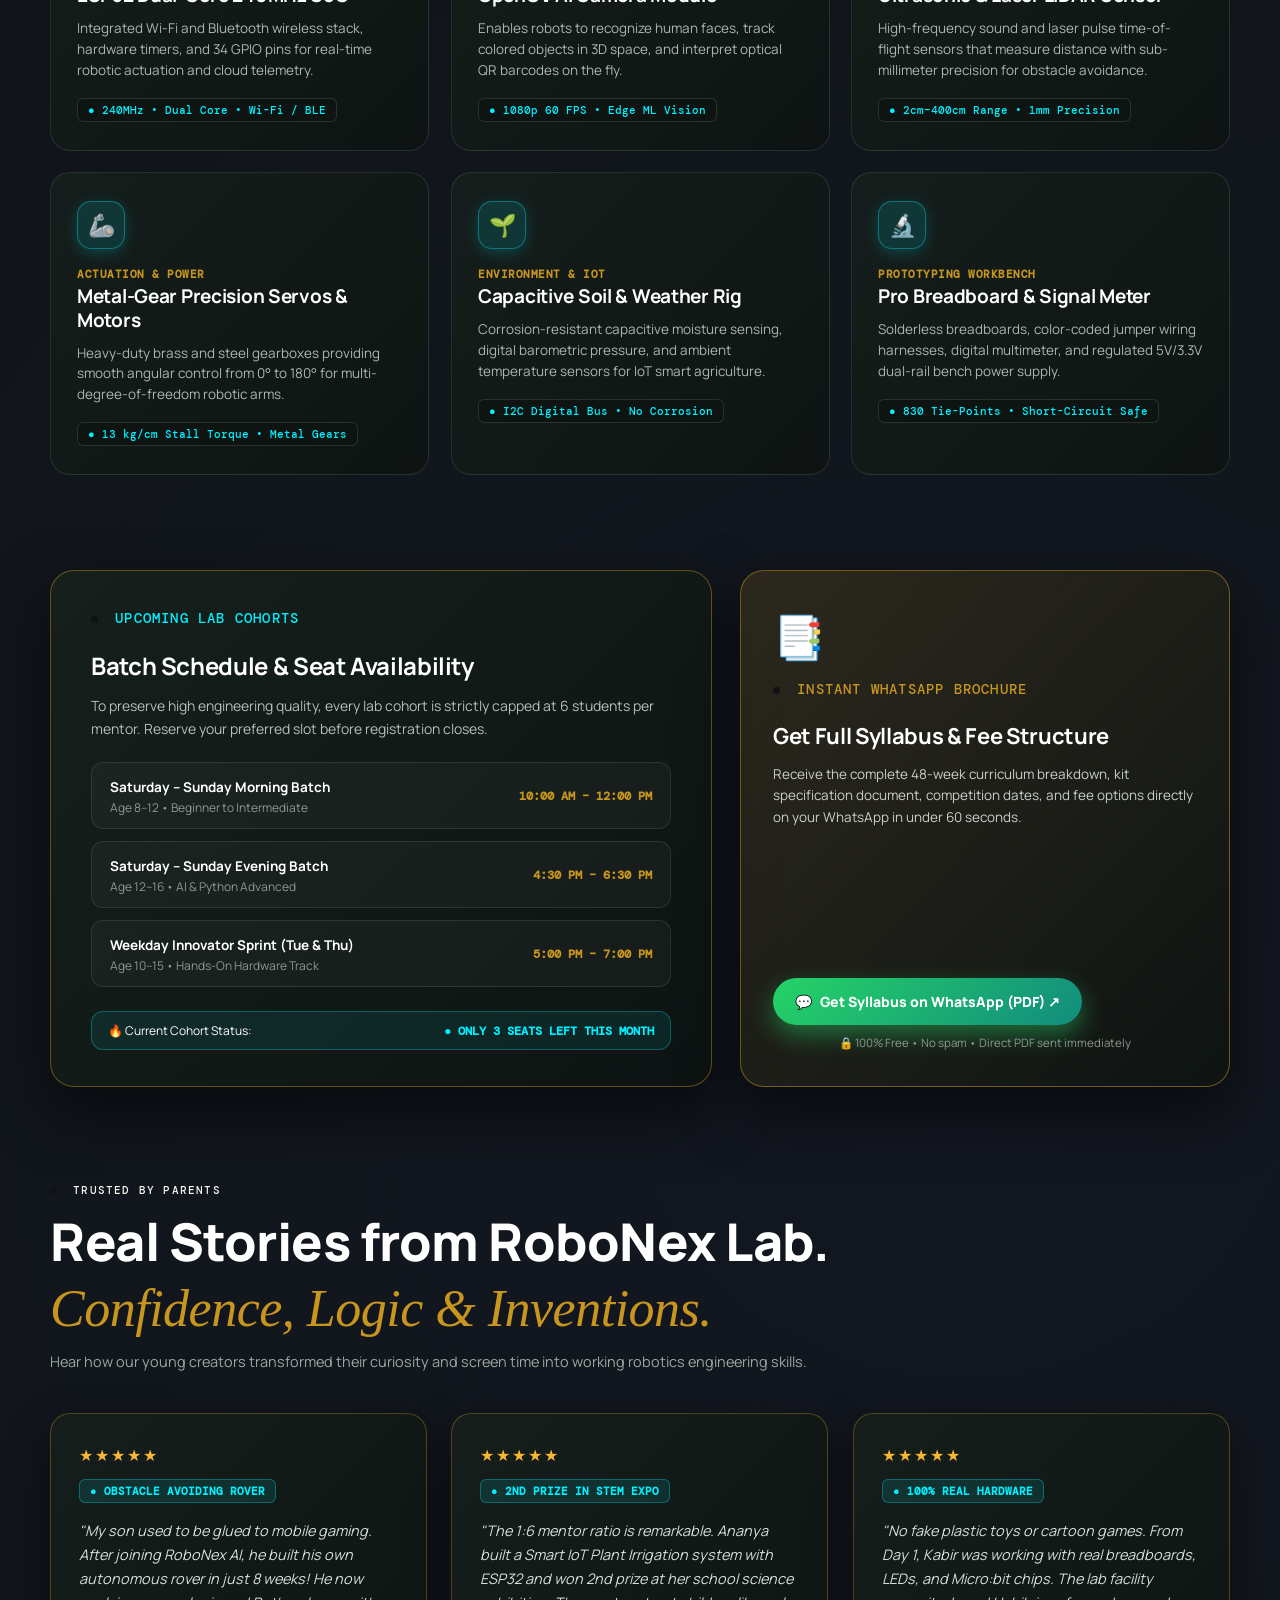
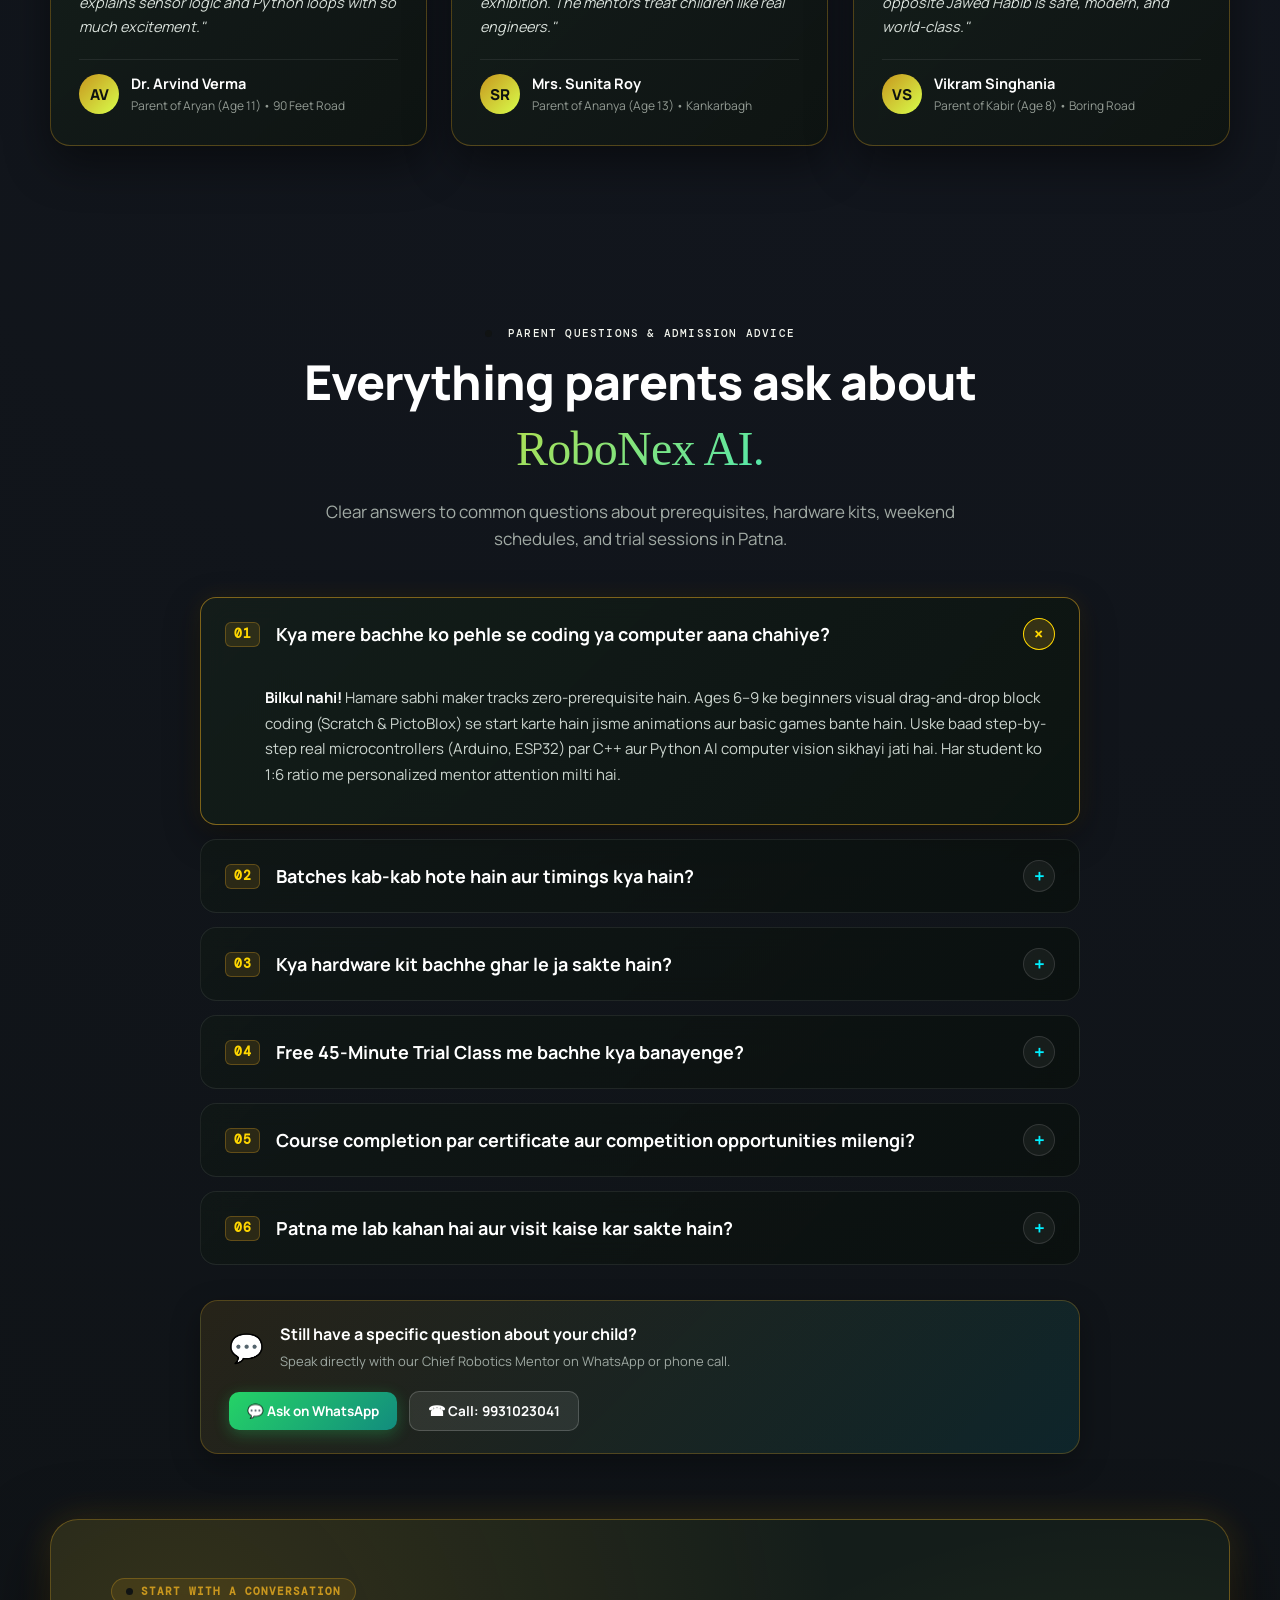
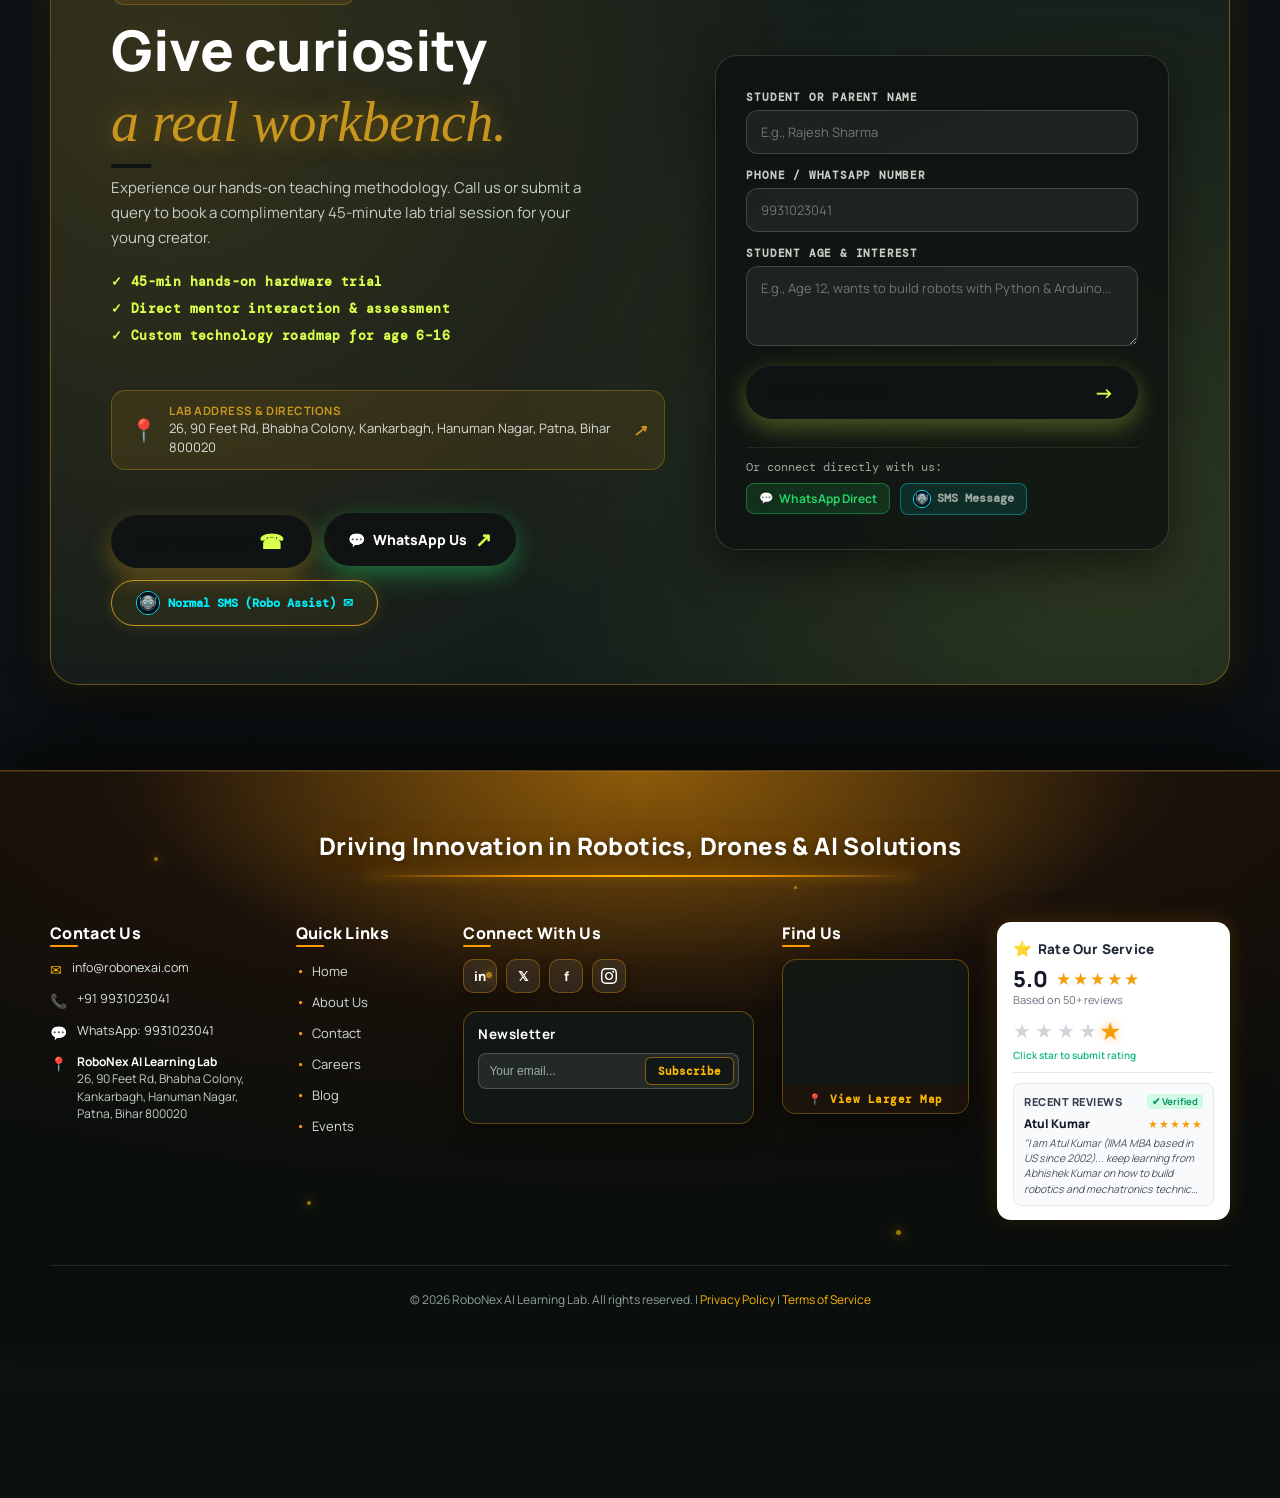
==== commit a6da1cf4: "fix(mobile): 3-step maker cards full height, center hero video, and remove pinned directions bar" ====
--- a/index.html
+++ b/index.html
@@ -12,7 +12,7 @@
   <link
     href="https://fonts.googleapis.com/css2?family=DM+Mono:wght@400;500&family=Manrope:wght@400;500;600;700;800&display=swap"
     rel="stylesheet" />
-  <link rel="stylesheet" href="style.css?v=20261006prod6" />
+  <link rel="stylesheet" href="style.css?v=20261006prod7" />
   <link rel="icon" type="image/png" href="favicon.png" />
   <link rel="shortcut icon" href="favicon.ico" />
   <!-- Production PWA & Theme Meta -->
--- a/style.css
+++ b/style.css
@@ -13551,7 +13551,7 @@
     height: 360px !important;
   }
   .method-card.flip-card {
-    height: 340px !important;
+    height: 420px !important;
   }
   .age-card.flip-card {
     height: 380px !important;
@@ -14407,7 +14407,7 @@
     height: 100% !important;
     max-width: 100% !important;
     object-fit: cover !important;
-    object-position: 65% center !important;
+    object-position: center center !important;
     filter: contrast(1.08) brightness(1.0) saturate(1.15) !important;
     opacity: 1 !important;
     transform: none !important;
@@ -15232,7 +15232,7 @@
     width: 100%;
     height: 100%;
     object-fit: cover;
-    object-position: 65% center;
+    object-position: center center !important;
   }
 
   .home-video-overlay,
@@ -15326,10 +15326,11 @@
   .tree-grid,
   .topic-grid,
   .pillars-grid,
-  .home-pillars {
-    display: grid !important;
-    grid-template-columns: 1fr !important;
-    gap: 16px !important;
+  .home-pillars,
+  .method-pipeline {
+    display: flex !important;
+    flex-direction: column !important;
+    gap: 18px !important;
     width: 100% !important;
     max-width: 100% !important;
     padding: 0 !important;
@@ -15347,6 +15348,73 @@
     min-width: 0 !important;
     box-sizing: border-box !important;
     overflow: hidden;
+  }
+
+  /* 3-Step Maker Method Cards: Never collapse on mobile */
+  .method-card.flip-card {
+    flex: none !important;
+    display: block !important;
+    width: 100% !important;
+    height: 420px !important;
+    min-height: 420px !important;
+    max-height: none !important;
+    padding: 0 !important;
+    margin: 0 !important;
+    box-sizing: border-box !important;
+    overflow: visible !important;
+    background: transparent !important;
+    border: none !important;
+    box-shadow: none !important;
+  }
+
+  .method-card.flip-card .flip-card-inner {
+    position: relative !important;
+    width: 100% !important;
+    height: 100% !important;
+    min-height: 100% !important;
+    border-radius: 20px !important;
+  }
+
+  .method-card.flip-card .flip-card-front,
+  .method-card.flip-card .flip-card-back {
+    position: absolute !important;
+    inset: 0 !important;
+    width: 100% !important;
+    height: 100% !important;
+    min-height: 100% !important;
+    border-radius: 20px !important;
+    box-sizing: border-box !important;
+  }
+
+  .method-card.flip-card .flip-card-front {
+    padding: 24px 20px 20px !important;
+    display: flex !important;
+    flex-direction: column !important;
+    justify-content: space-between !important;
+    background: rgba(18, 26, 23, 0.94) !important;
+    border: 1px solid rgba(0, 245, 160, 0.35) !important;
+    box-shadow: 0 14px 36px rgba(0, 0, 0, 0.5) !important;
+  }
+
+  .method-card.flip-card .flip-card-back {
+    padding: 22px 18px !important;
+    display: flex !important;
+    flex-direction: column !important;
+    justify-content: space-between !important;
+    overflow-y: auto !important;
+    -webkit-overflow-scrolling: touch !important;
+    background: rgba(14, 22, 19, 0.98) !important;
+    border: 1px solid rgba(0, 245, 160, 0.45) !important;
+  }
+
+  .method-connector {
+    display: flex !important;
+    justify-content: center !important;
+    align-items: center !important;
+    transform: rotate(90deg) !important;
+    margin: 4px auto !important;
+    font-size: 20px !important;
+    color: #00f5a0 !important;
   }
 
   /* Flip cards: full width, no horizontal overflow */
@@ -15633,29 +15701,18 @@
     height: 38px !important;
   }
 
-  /* Mobile Sticky Bottom Bar */
+  /* Hide pinned Directions bottom bar completely */
   .mobile-bottom-bar,
   [class*="bottom-bar"],
   [class*="mobile-bar"] {
-    display: block !important;
-    position: fixed !important;
-    bottom: 0 !important;
-    left: 0 !important;
-    right: 0 !important;
-    width: 100% !important;
-    box-sizing: border-box !important;
-    z-index: 99990 !important;
-    background: rgba(10, 16, 14, 0.98) !important;
-    backdrop-filter: blur(16px) !important;
-    -webkit-backdrop-filter: blur(16px) !important;
-    border-top: 1px solid rgba(216, 255, 75, 0.18) !important;
-    box-shadow: 0 -8px 25px rgba(0, 0, 0, 0.6) !important;
-    padding: 8px 12px calc(8px + env(safe-area-inset-bottom, 0px)) !important;
-  }
-
-  /* Safe padding so sticky mobile bar never covers footer or content */
+    display: none !important;
+    visibility: hidden !important;
+    height: 0 !important;
+    pointer-events: none !important;
+  }
+
   body {
-    padding-bottom: calc(68px + env(safe-area-inset-bottom, 0px)) !important;
+    padding-bottom: 0 !important;
   }
 }
 
